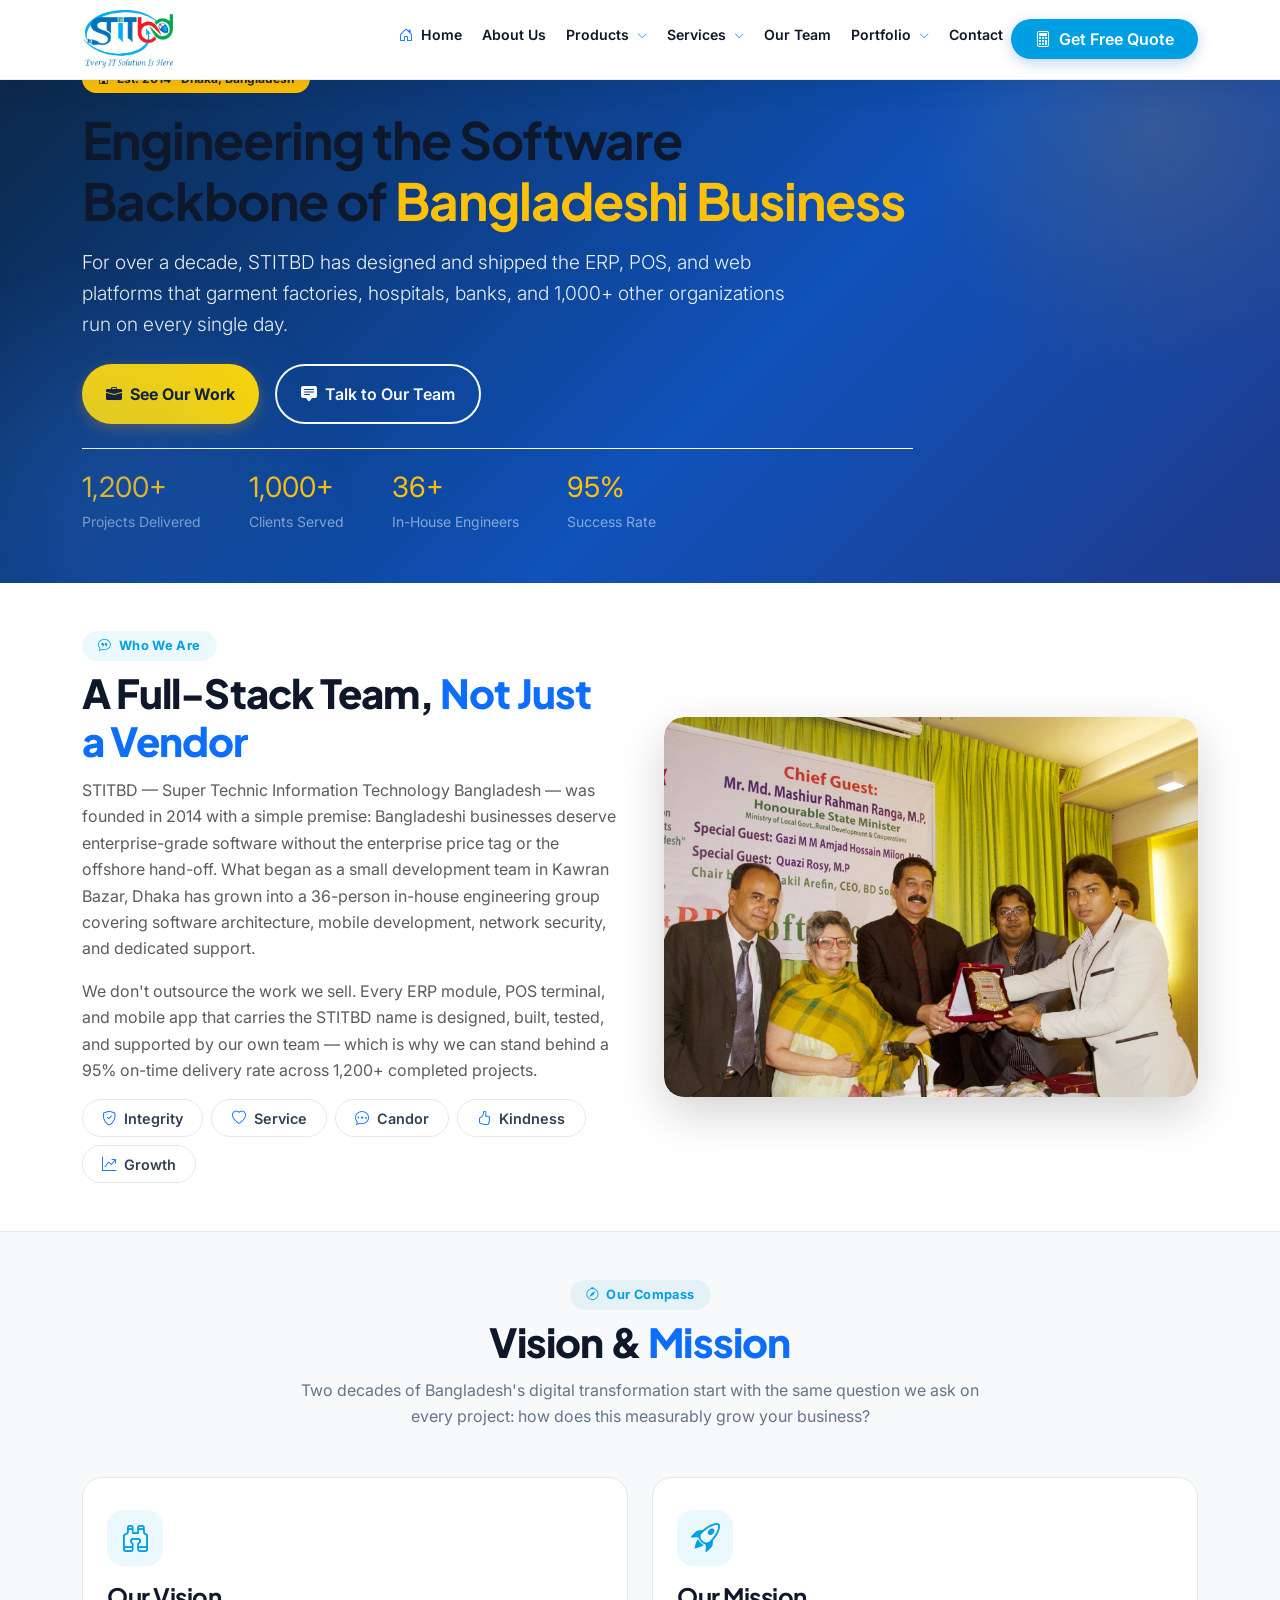
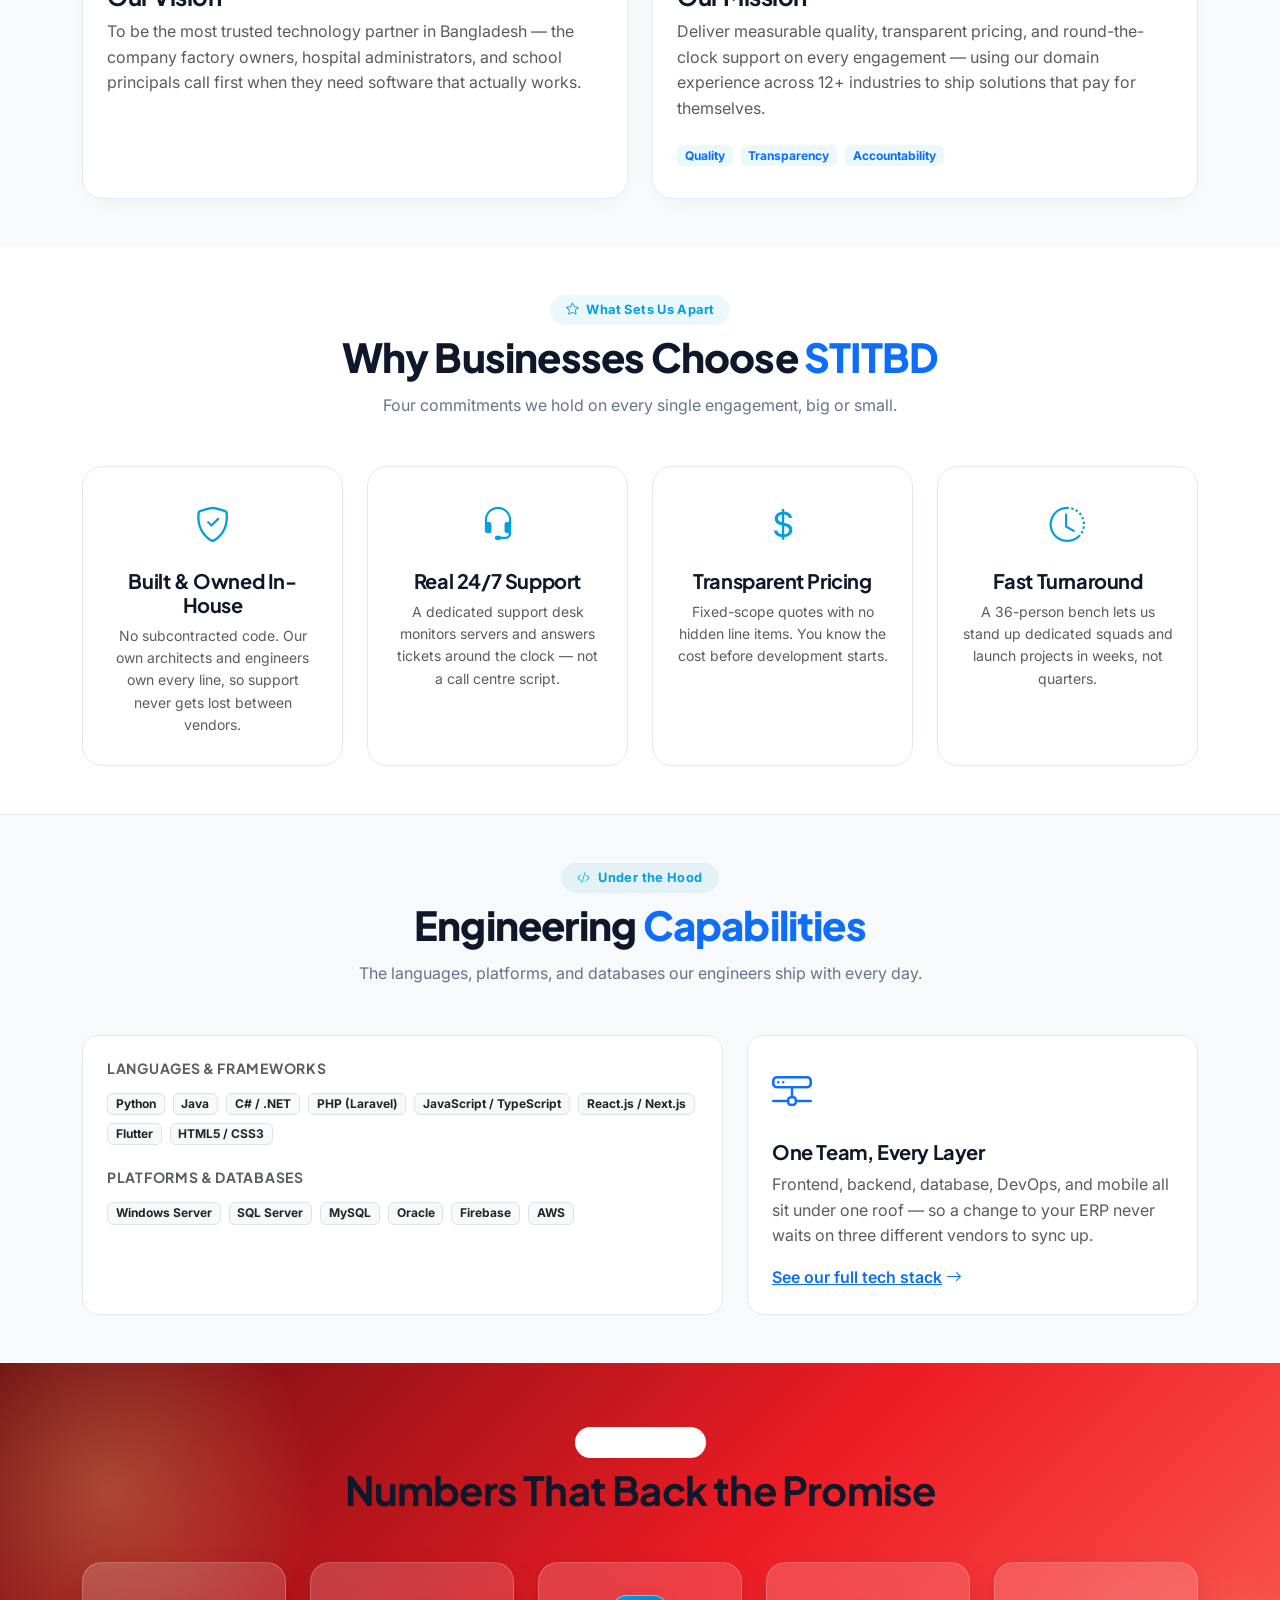
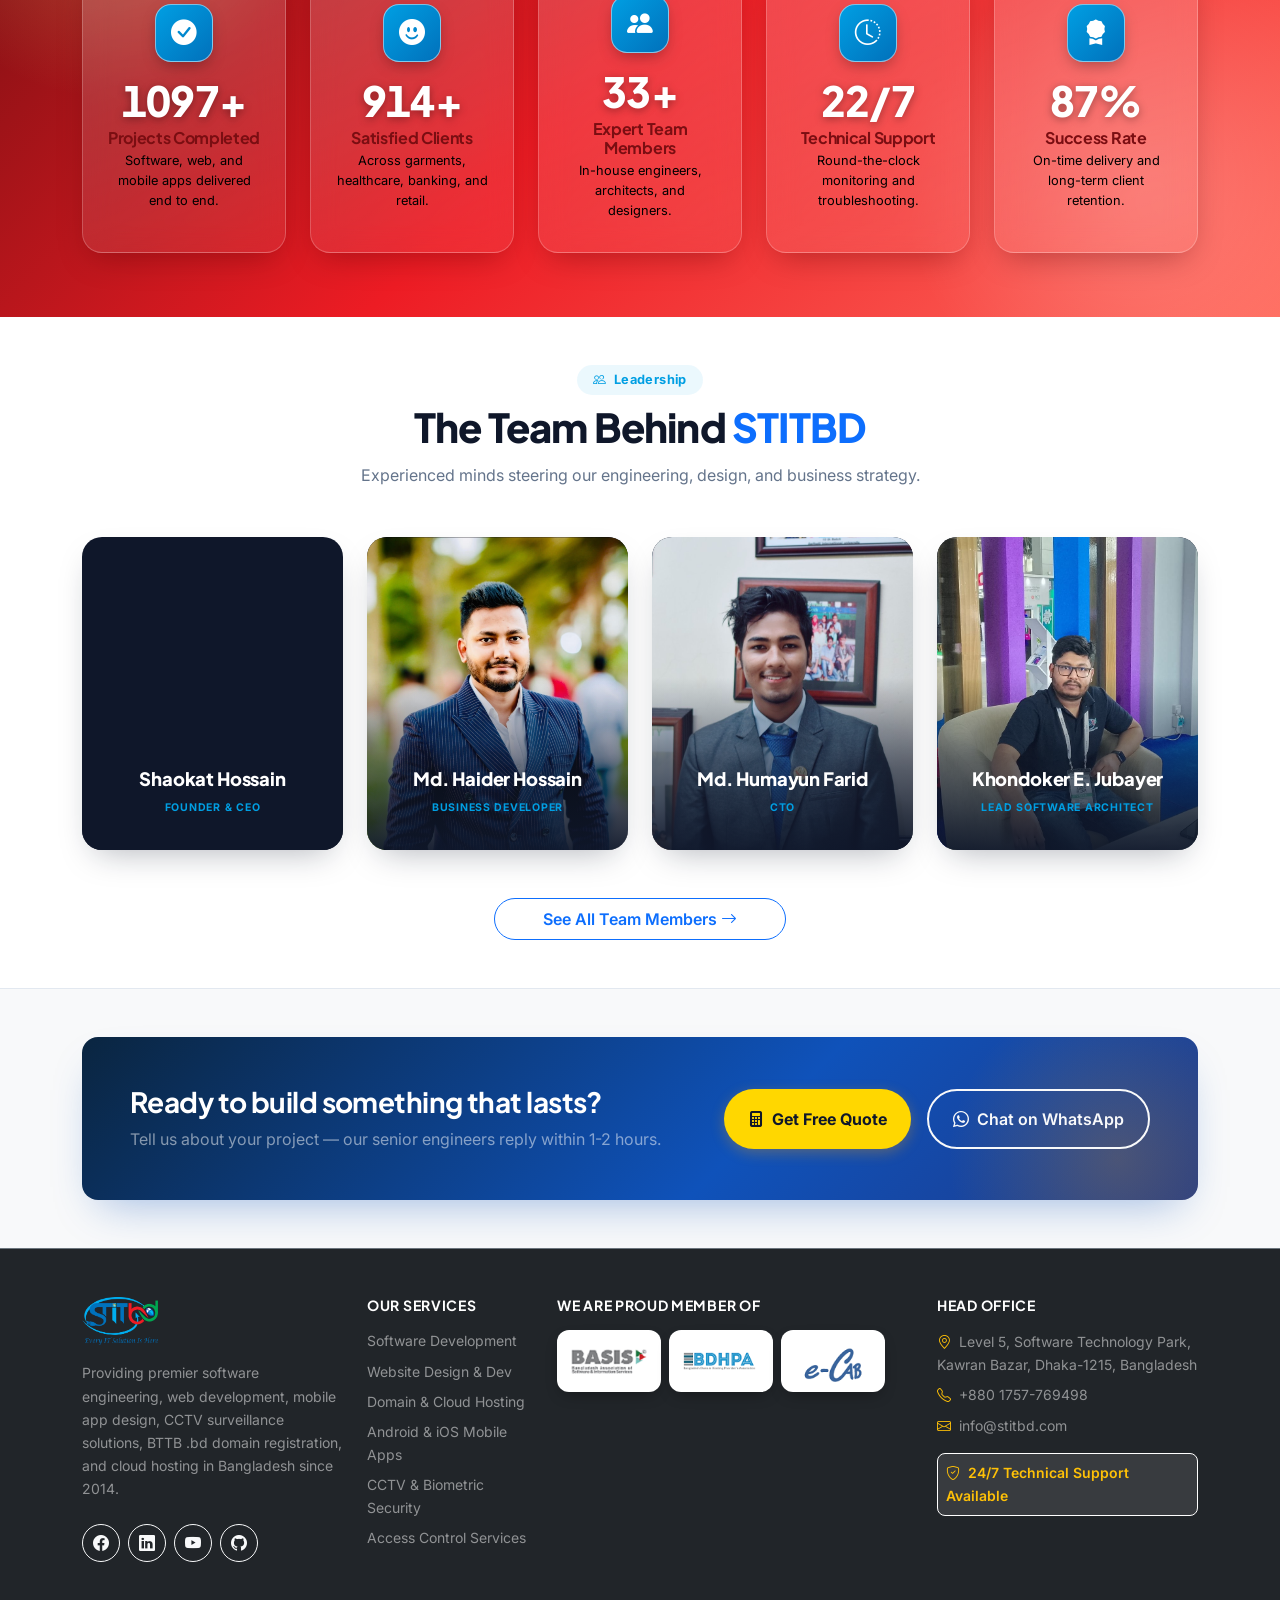
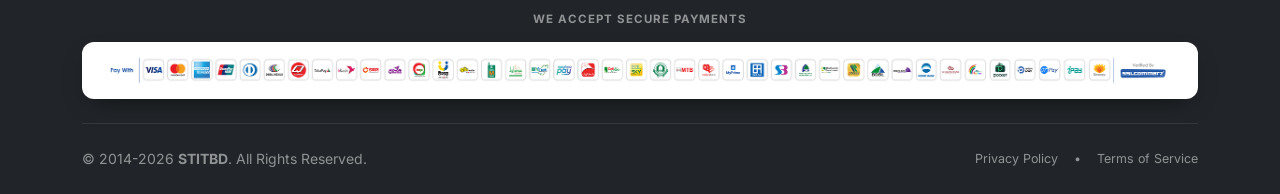
==== about.html @ 57531fc5 "home screen update" ====
<!DOCTYPE html>
<html lang="en">

<head>
    <meta charset="UTF-8">
    <meta http-equiv="X-UA-Compatible" content="IE=edge">
    <meta name="viewport" content="width=device-width, initial-scale=1, viewport-fit=cover">

    <title>About Us | STITBD — 12+ Years of Software Engineering in Bangladesh</title>
    <meta name="description"
        content="STITBD (Super Technic Information Technology Bangladesh) has built ERP, POS, and web platforms for 1,000+ clients since 2014. Meet the team behind Bangladesh's trusted software partner.">
    <link rel="canonical" href="https://www.stitbd.com/about.html">

    <meta name="theme-color" content="#009FE3">
    <meta name="color-scheme" content="light">

    <!-- Open Graph -->
    <meta property="og:type" content="website">
    <meta property="og:title" content="About STITBD | 12+ Years of Software Engineering in Bangladesh">
    <meta property="og:description"
        content="1,200+ projects, 1,000+ clients, 36+ engineers. Meet the team building Bangladesh's ERP, POS and web platforms since 2014.">
    <meta property="og:url" content="https://www.stitbd.com/about.html">
    <meta property="og:site_name" content="STITBD">

    <!-- Performance -->
    <link rel="preconnect" href="https://fonts.googleapis.com">
    <link rel="preconnect" href="https://fonts.gstatic.com" crossorigin>
    <link rel="preconnect" href="https://cdn.jsdelivr.net">
    <link rel="dns-prefetch" href="//cdn.jsdelivr.net">
    <link rel="dns-prefetch" href="//fonts.googleapis.com">
    <link rel="preload" as="image" href="asset/about.jpg" fetchpriority="high">

    <!-- Fonts -->
    <link
        href="https://fonts.googleapis.com/css2?family=Inter:wght@300;400;500;600;700;800&family=Plus+Jakarta+Sans:wght@500;600;700;800&display=swap"
        rel="stylesheet">

    <!-- Bootstrap 5 -->
    <link href="https://cdn.jsdelivr.net/npm/bootstrap@5.3.7/dist/css/bootstrap.min.css" rel="stylesheet">
    <!-- Bootstrap Icons -->
    <link rel="stylesheet" href="https://cdn.jsdelivr.net/npm/bootstrap-icons@1.13.1/font/bootstrap-icons.min.css">
    <!-- AOS -->
    <link href="https://unpkg.com/aos@2.3.4/dist/aos.css" rel="stylesheet">

    <!-- Custom CSS -->
    <link rel="stylesheet" href="css/styles.css">
    <link rel="stylesheet" href="css/animations.css">
    <link rel="stylesheet" href="css/about.css">

    <!-- Favicon -->
    <link rel="icon" type="image/png" sizes="32x32" href="asset/favicon/favicon-32x32.png">
    <link rel="icon" type="image/png" sizes="16x16" href="asset/favicon/favicon-16x16.png">
    <link rel="apple-touch-icon" sizes="180x180" href="asset/favicon/apple-touch-icon.png">
    <link rel="manifest" href="/site.webmanifest">

    <script type="application/ld+json">
  {
    "@context": "https://schema.org",
    "@type": "AboutPage",
    "mainEntity": {
      "@type": "Organization",
      "name": "Super Technic Information Technology Bangladesh",
      "alternateName": "STITBD",
      "foundingDate": "2014",
      "url": "https://www.stitbd.com",
      "numberOfEmployees": "36+",
      "address": { "@type": "PostalAddress", "addressCountry": "BD" }
    }
  }
  </script>
</head>

<body>

    <div id="pagePreloader">
        <div class="preloader-ring"></div>
    </div>
    <noscript>
        <style>
            body {
                opacity: 1 !important
            }

            #pagePreloader {
                display: none !important
            }
        </style>
    </noscript>

    <!-- =====================================================
     NAVBAR
     ====================================================== -->
    <nav id="mainNavbar" class="navbar navbar-expand-lg sticky-glass-navbar">
        <div class="container py-1">
            <!-- Brand -->
            <a class="navbar-brand d-flex align-items-center gap-2" href="index.html">
                <img src="asset/logo.png" alt="STITBD Logo" style="height:55px;width:auto;object-fit:contain;">
            </a>

            <!-- Toggler for mobile (always visible on smaller screens) -->
            <button class="navbar-toggler navbar-toggler-modern border-0 p-2 text-primary focus-ring-none" type="button"
                data-bs-toggle="offcanvas" data-bs-target="#mobileMenuNav" aria-controls="mobileMenuNav"
                aria-expanded="false" aria-label="Toggle navigation">
                <i class="bi bi-list fs-1"></i>
            </button>

            <!-- Desktop menu: visible only on lg screens (≥1200px) -->
            <div class="collapse navbar-collapse d-lg-flex" id="navbarNav">
                <ul class="navbar-nav ms-auto mb-2 mb-xxl-0 align-items-xxl-center gap-1 gap-xxl-1 font-medium">
                    <li class="nav-item"><a class="nav-link text-dark fw-semibold px-2" href="index.html"><i
                                class="bi bi-house-door me-1 text-primary"></i> Home</a></li>

                    <li class="nav-item"><a class="nav-link text-dark fw-semibold px-2" href="about.html">About
                            Us</a></li>


                    <li class="nav-item dropdown">
                        <a class="nav-link text-dark fw-semibold px-2 dropdown-toggle" href="products.html"
                            role="button" data-bs-toggle="dropdown" aria-expanded="false">Products <i
                                class="bi bi-chevron-down dropdown-caret-icon"></i></a>
                        <ul class="dropdown-menu shadow-lg border-0 rounded-3 p-2 dropdown-menu-scroll"
                            id="productsDropdownMenu">
                        </ul>
                    </li>

                    <li class="nav-item dropdown">
                        <a class="nav-link text-dark fw-semibold px-2 dropdown-toggle" href="services.html"
                            role="button" data-bs-toggle="dropdown" aria-expanded="false">Services <i
                                class="bi bi-chevron-down dropdown-caret-icon"></i></a>
                        <ul class="dropdown-menu shadow-lg border-0 rounded-3 p-2">
                            <li><a class="dropdown-item rounded-2" href="software-development.html">Software
                                    Development</a></li>
                            <li><a class="dropdown-item rounded-2" href="web-development.html">Website Design
                                    & Development</a></li>
                            <li><a class="dropdown-item rounded-2" href="domain-hosting.html">Domain
                                    Registration & Hosting</a></li>
                            <li><a class="dropdown-item rounded-2" href="mobile-app-development.html">Android & iOS
                                    App Development</a></li>
                            <li><a class="dropdown-item rounded-2" href="cctv.html">CCTV
                                    Camera</a></li>
                            <li><a class="dropdown-item rounded-2" href="access-control.html">Access Control
                                    Services</a></li>
                            <li><a class="dropdown-item rounded-2" href="digital-marketing.html">Digital
                                    Marketing</a></li>
                            <li><a class="dropdown-item rounded-2" href="email-sms-marketing.html">Email and SMS
                                    Marketing</a></li>
                        </ul>
                    </li>

                    <li class="nav-item"><a class="nav-link text-dark fw-semibold px-2" href="team.html">Our
                            Team</a></li>

                    <li class="nav-item dropdown">
                        <a class="nav-link text-dark fw-semibold px-2 dropdown-toggle" href="portfolio.html"
                            role="button" data-bs-toggle="dropdown" aria-expanded="false">Portfolio <i
                                class="bi bi-chevron-down dropdown-caret-icon"></i></a>
                        <ul class="dropdown-menu shadow-lg border-0 rounded-3 p-2">
                            <li><a class="dropdown-item rounded-2" href="portfolio-hr.html">HR Software
                                    Client</a></li>
                            <li><a class="dropdown-item rounded-2" href="portfolio-pos.html">Restaurant POS
                                    Client</a></li>
                            <li><a class="dropdown-item rounded-2" href="portfolio-edu.html">Edu Soft Client</a>
                            </li>
                            <li><a class="dropdown-item rounded-2" href="portfolio-web.html">Website Client</a>
                            </li>
                            <li><a class="dropdown-item rounded-2" href="portfolio-mobile.html">Mobile Apps
                                    Client</a></li>
                            <li><a class="dropdown-item rounded-2" href="portfolio-courier.html">Courier Software
                                    Client</a></li>
                            <li><a class="dropdown-item rounded-2" href="portfolio-ward.html">Digital Ward Seba
                                    Soft Client</a></li>
                        </ul>
                    </li>

                    <li class="nav-item"><a class="nav-link text-dark fw-semibold px-2" href="contact.html">Contact</a>
                    </li>
                </ul>

                <div class="ms-xxl-3 d-flex align-items-center gap-2">
                    <a href="#" target="_blank" rel="noreferrer" data-wa-link
                        class="btn btn-outline-success d-none d-xxl-flex align-items-center gap-1 rounded-pill px-3 py-2 fw-semibold btn-sm">
                        <i class="bi bi-whatsapp"></i> 24/7 Chat
                    </a>
                    <button type="button"
                        class="btn btn-brand-primary rounded-pill px-4 py-2 d-flex align-items-center gap-2"
                        data-open-quote-modal="">
                        <i class="bi bi-calculator"></i>
                        <span>Get Free Quote</span>
                    </button>
                </div>
            </div>

    </nav>

    <!-- Offcanvas Drawer for Mobile (always visible, but toggled by the button) -->
    <div class="offcanvas offcanvas-end rounded-start-4" tabindex="-1" id="mobileMenuNav"
        aria-labelledby="mobileMenuNavLabel">
        <div class="offcanvas-header border-bottom">
            <div class="offcanvas-title d-flex align-items-center gap-2" id="mobileMenuNavLabel">
                <img src="asset/logo.png" alt="STITBD Logo" style="height:40px;width:auto;object-fit:contain;">
            </div>
            <button type="button" class="btn-close text-reset" data-bs-dismiss="offcanvas" aria-label="Close"></button>
        </div>
        <div class="offcanvas-body d-flex flex-column justify-content-between">
            <ul class="navbar-nav gap-1">
                <li class="nav-item" data-bs-dismiss="offcanvas"><a class="nav-link fs-5 fw-semibold text-dark"
                        href="index.html"><i class="bi bi-house-door me-2 text-primary"></i> Home</a></li>

                <li class="nav-item" data-bs-dismiss="offcanvas"><a class="nav-link fs-5 fw-semibold text-dark"
                        href="about.html"><i class="bi bi-people me-2 text-primary"></i> About Us</a></li>


                <li class="nav-item mobile-accordion-item">
                    <a class="nav-link fs-5 fw-semibold text-dark d-flex align-items-center justify-content-between"
                        href="products.html" data-bs-toggle="collapse" role="button" aria-expanded="false">
                        <span><i class="bi bi-grid-3x3-gap me-2 text-primary"></i> Products</span>
                        <i class="bi bi-chevron-down small"></i>
                    </a>
                    <div class="collapse ps-4" id="mobProducts">
                        <ul class="list-unstyled d-flex flex-column gap-2 py-2" id="mobProductsMenu"></ul>
                    </div>
                </li>

                <li class="nav-item mobile-accordion-item">
                    <a class="nav-link fs-5 fw-semibold text-dark d-flex align-items-center justify-content-between"
                        href="services.html" data-bs-toggle="collapse" role="button" aria-expanded="false">
                        <span><i class="bi bi-layers me-2 text-primary"></i> Services</span>
                        <i class="bi bi-chevron-down small"></i>
                    </a>
                    <div class="collapse ps-4" id="mobServices">
                        <ul class="list-unstyled d-flex flex-column gap-2 py-2">
                            <li data-bs-dismiss="offcanvas"><a class="text-dark text-decoration-none"
                                    href="software-development.html">Software Development</a>
                            </li>
                            <li data-bs-dismiss="offcanvas"><a class="text-dark text-decoration-none"
                                    href="web-development.html">Website Design &
                                    Development</a></li>
                            <li data-bs-dismiss="offcanvas"><a class="text-dark text-decoration-none"
                                    href="domain-hosting.html">Domain Registration &
                                    Hosting</a></li>
                            <li data-bs-dismiss="offcanvas"><a class="text-dark text-decoration-none"
                                    href="mobile-app-development.html">Android & iOS App
                                    Development</a></li>
                            <li data-bs-dismiss="offcanvas"><a class="text-dark text-decoration-none"
                                    href="cctv.html">CCTV Camera</a></li>
                            <li data-bs-dismiss="offcanvas"><a class="text-dark text-decoration-none"
                                    href="access-control.html">Access Control
                                    Services</a></li>
                            <li data-bs-dismiss="offcanvas"><a class="text-dark text-decoration-none"
                                    href="digital-marketing.html">Digital Marketing</a></li>
                            <li data-bs-dismiss="offcanvas"><a class="text-dark text-decoration-none"
                                    href="email-sms-marketing.html">Email and SMS
                                    Marketing</a></li>
                        </ul>
                    </div>
                </li>

                <li class="nav-item" data-bs-dismiss="offcanvas"><a class="nav-link fs-5 fw-semibold text-dark"
                        href="team.html"><i class="bi bi-people me-2 text-primary"></i> Our Team</a></li>

                <li class="nav-item mobile-accordion-item">
                    <a class="nav-link fs-5 fw-semibold text-dark d-flex align-items-center justify-content-between"
                        href="#mobPortfolio" data-bs-toggle="collapse" role="button" aria-expanded="false">
                        <span><i class="bi bi-briefcase me-2 text-primary"></i> Portfolio</span>
                        <i class="bi bi-chevron-down small"></i>
                    </a>
                    <div class="collapse ps-4" id="mobPortfolio">
                        <ul class="list-unstyled d-flex flex-column gap-2 py-2">
                            <li data-bs-dismiss="offcanvas"><a class="text-dark text-decoration-none"
                                    href="portfolio-hr.html">HR Software Client</a>
                            </li>
                            <li data-bs-dismiss="offcanvas"><a class="text-dark text-decoration-none"
                                    href="portfolio-pos.html">Restaurant POS Client</a>
                            </li>
                            <li data-bs-dismiss="offcanvas"><a class="text-dark text-decoration-none"
                                    href="portfolio-edu.html">Edu Soft Client</a></li>
                            <li data-bs-dismiss="offcanvas"><a class="text-dark text-decoration-none"
                                    href="portfolio-web.html">Website Client</a></li>
                            <li data-bs-dismiss="offcanvas"><a class="text-dark text-decoration-none"
                                    href="portfolio-mobile.html">Mobile Apps Client</a>
                            </li>
                            <li data-bs-dismiss="offcanvas"><a class="text-dark text-decoration-none"
                                    href="portfolio-courier.html">Courier Software
                                    Client</a></li>
                            <li data-bs-dismiss="offcanvas"><a class="text-dark text-decoration-none"
                                    href="portfolio-ward.html">Digital Ward Seba Soft
                                    Client</a></li>
                        </ul>
                    </div>
                </li>

                <li class="nav-item" data-bs-dismiss="offcanvas"><a class="nav-link fs-5 fw-semibold text-dark"
                        href="contact.html"><i class="bi bi-envelope me-2 text-primary"></i> Contact</a></li>
            </ul>

            <div class="mt-4 pt-3 border-top">
                <button type="button"
                    class="btn btn-brand-primary w-100 py-3 mb-2 rounded-3 d-flex align-items-center justify-content-center gap-2"
                    data-bs-dismiss="offcanvas" data-open-quote-modal="">
                    <i class="bi bi-calculator fs-5"></i>
                    <span>Get Free Project Quote</span>
                </button>
                <a href="#" target="_blank" rel="noreferrer" data-wa-link
                    class="btn btn-outline-success w-100 py-2 rounded-3 d-flex align-items-center justify-content-center gap-2 fw-semibold">
                    <i class="bi bi-whatsapp"></i> Chat on WhatsApp (24/7)
                </a>
            </div>
        </div>
    </div>

    <main class="flex-grow-1">

        <!-- =====================================================
         ABOUT HERO
    ====================================================== -->
        <section class="about-hero text-white">
            <div class="container position-relative">
                <div class="row align-items-center g-4">
                    <div class="col-12 col-lg-9 text-center text-lg-start" data-aos="fade-up">
                        <span class="badge bg-warning text-dark mb-3 px-3 py-2 rounded-pill fw-bold">
                            <i class="bi bi-building me-1"></i> Est. 2014 &middot; Dhaka, Bangladesh
                        </span>
                        <h1 class="fw-extrabold mb-3">Engineering the Software Backbone of <span
                                class="text-warning">Bangladeshi Business</span></h1>
                        <p class="lead mb-4">
                            For over a decade, STITBD has designed and shipped the ERP, POS, and web platforms that
                            garment
                            factories, hospitals, banks, and 1,000+ other organizations run on every single day.
                        </p>
                        <div class="d-flex flex-wrap gap-3 justify-content-center justify-content-lg-start mb-4">
                            <a href="clients.html"
                                class="btn btn-brand-gold rounded-pill px-4 py-3 fw-bold d-flex align-items-center gap-2">
                                <i class="bi bi-briefcase-fill"></i> See Our Work
                            </a>
                            <button type="button"
                                class="btn btn-outline-light rounded-pill px-4 py-3 fw-semibold border-2 d-flex align-items-center gap-2"
                                data-open-quote-modal="">
                                <i class="bi bi-chat-square-text-fill"></i> Talk to Our Team
                            </button>
                        </div>
                        <div
                            class="d-flex flex-wrap gap-4 gap-sm-5 justify-content-center justify-content-lg-start pt-3 border-top border-white border-opacity-15">
                            <div class="text-center text-lg-start"><span
                                    class="d-block fw-extrabold fs-3 text-warning">1,200+</span><span
                                    class="small text-white-50">Projects Delivered</span></div>
                            <div class="text-center text-lg-start"><span
                                    class="d-block fw-extrabold fs-3 text-warning">1,000+</span><span
                                    class="small text-white-50">Clients Served</span></div>
                            <div class="text-center text-lg-start"><span
                                    class="d-block fw-extrabold fs-3 text-warning">36+</span><span
                                    class="small text-white-50">In-House Engineers</span></div>
                            <div class="text-center text-lg-start"><span
                                    class="d-block fw-extrabold fs-3 text-warning">95%</span><span
                                    class="small text-white-50">Success Rate</span></div>
                        </div>
                    </div>
                </div>
            </div>
        </section>

        <!-- =====================================================
         WHO WE ARE
    ====================================================== -->
        <section class="py-5 py-lg-6 bg-white border-bottom border-soft">
            <div class="container">
                <div class="row g-5 align-items-center">
                    <div class="col-12 col-lg-6 order-2 order-lg-1" data-aos="fade-right">
                        <span class="section-badge"><i class="bi bi-chat-quote me-1"></i> Who We Are</span>
                        <h2 class="section-title">A Full-Stack Team, <span class="text-primary">Not Just a Vendor</span>
                        </h2>
                        <p class="text-muted leading-relaxed">
                            STITBD — Super Technic Information Technology Bangladesh — was founded in 2014 with a simple
                            premise: Bangladeshi businesses deserve enterprise-grade software without the enterprise
                            price tag
                            or the offshore hand-off. What began as a small development team in Kawran Bazar, Dhaka has
                            grown
                            into a 36-person in-house engineering group covering software architecture, mobile
                            development,
                            network security, and dedicated support.
                        </p>
                        <p class="text-muted leading-relaxed">
                            We don't outsource the work we sell. Every ERP module, POS terminal, and mobile app that
                            carries the
                            STITBD name is designed, built, tested, and supported by our own team — which is why we can
                            stand
                            behind a 95% on-time delivery rate across 1,200+ completed projects.
                        </p>
                        <div class="d-flex flex-wrap gap-2 mt-3">
                            <span class="value-badge"><i class="bi bi-shield-check text-primary"></i> Integrity</span>
                            <span class="value-badge"><i class="bi bi-heart text-primary"></i> Service</span>
                            <span class="value-badge"><i class="bi bi-chat-dots text-primary"></i> Candor</span>
                            <span class="value-badge"><i class="bi bi-hand-thumbs-up text-primary"></i> Kindness</span>
                            <span class="value-badge"><i class="bi bi-graph-up-arrow text-primary"></i> Growth</span>
                        </div>
                    </div>
                    <div class="col-12 col-lg-6 order-1 order-lg-2" data-aos="fade-left">
                        <div class="about-image-wrap position-relative shadow-lg">
                            <img src="asset/about.jpg" alt="STITBD software engineering team at work in Dhaka"
                                class="about-img" loading="lazy">
                        </div>
                    </div>
                </div>
            </div>
        </section>

        <!-- =====================================================
         VISION & MISSION
    ====================================================== -->
        <section class="py-5 py-lg-6 bg-light">
            <div class="container">
                <div class="text-center mb-5" data-aos="fade-up">
                    <span class="section-badge"><i class="bi bi-compass me-1"></i> Our Compass</span>
                    <h2 class="section-title">Vision &amp; <span class="text-primary">Mission</span></h2>
                    <p class="section-sub">
                        Two decades of Bangladesh's digital transformation start with the same question we ask on every
                        project: how does this measurably grow your business?
                    </p>
                </div>
                <div class="row g-4">
                    <div class="col-12 col-md-6" data-aos="fade-up" data-aos-delay="100">
                        <div class="mission-card h-100 d-flex flex-column">
                            <div class="mission-icon mb-3"><i class="bi bi-binoculars"></i></div>
                            <h4 class="fw-bold">Our Vision</h4>
                            <p class="text-muted">
                                To be the most trusted technology partner in Bangladesh — the company factory owners,
                                hospital
                                administrators, and school principals call first when they need software that actually
                                works.
                            </p>
                        </div>
                    </div>
                    <div class="col-12 col-md-6" data-aos="fade-up" data-aos-delay="200">
                        <div class="mission-card h-100 d-flex flex-column">
                            <div class="mission-icon mb-3"><i class="bi bi-rocket-takeoff"></i></div>
                            <h4 class="fw-bold">Our Mission</h4>
                            <p class="text-muted">
                                Deliver measurable quality, transparent pricing, and round-the-clock support on every
                                engagement —
                                using our domain experience across 12+ industries to ship solutions that pay for
                                themselves.
                            </p>
                            <div class="mt-2 d-flex flex-wrap gap-2">
                                <span class="badge bg-primary-soft text-primary">Quality</span>
                                <span class="badge bg-primary-soft text-primary">Transparency</span>
                                <span class="badge bg-primary-soft text-primary">Accountability</span>
                            </div>
                        </div>
                    </div>
                </div>
            </div>
        </section>

        <!-- =====================================================
         WHY BUSINESSES CHOOSE US
    ====================================================== -->
        <section class="py-5 py-lg-6 bg-white border-bottom border-soft">
            <div class="container">
                <div class="text-center mb-5" data-aos="fade-up">
                    <span class="section-badge"><i class="bi bi-star me-1"></i> What Sets Us Apart</span>
                    <h2 class="section-title">Why Businesses Choose <span class="text-primary">STITBD</span></h2>
                    <p class="section-sub">Four commitments we hold on every single engagement, big or small.</p>
                </div>
                <div class="row g-4">
                    <div class="col-12 col-sm-6 col-lg-3" data-aos="fade-up" data-aos-delay="100">
                        <div class="diff-card text-center h-100">
                            <div class="icon mb-3"><i class="bi bi-shield-check"></i></div>
                            <h5 class="fw-bold">Built &amp; Owned In-House</h5>
                            <p class="text-muted small mb-0">No subcontracted code. Our own architects and engineers own
                                every
                                line, so support never gets lost between vendors.</p>
                        </div>
                    </div>
                    <div class="col-12 col-sm-6 col-lg-3" data-aos="fade-up" data-aos-delay="150">
                        <div class="diff-card text-center h-100">
                            <div class="icon mb-3"><i class="bi bi-headset"></i></div>
                            <h5 class="fw-bold">Real 24/7 Support</h5>
                            <p class="text-muted small mb-0">A dedicated support desk monitors servers and answers
                                tickets
                                around the clock — not a call centre script.</p>
                        </div>
                    </div>
                    <div class="col-12 col-sm-6 col-lg-3" data-aos="fade-up" data-aos-delay="200">
                        <div class="diff-card text-center h-100">
                            <div class="icon mb-3"><i class="bi bi-currency-dollar"></i></div>
                            <h5 class="fw-bold">Transparent Pricing</h5>
                            <p class="text-muted small mb-0">Fixed-scope quotes with no hidden line items. You know the
                                cost
                                before development starts.</p>
                        </div>
                    </div>
                    <div class="col-12 col-sm-6 col-lg-3" data-aos="fade-up" data-aos-delay="250">
                        <div class="diff-card text-center h-100">
                            <div class="icon mb-3"><i class="bi bi-clock-history"></i></div>
                            <h5 class="fw-bold">Fast Turnaround</h5>
                            <p class="text-muted small mb-0">A 36-person bench lets us stand up dedicated squads and
                                launch
                                projects in weeks, not quarters.</p>
                        </div>
                    </div>
                </div>
            </div>
        </section>

        <!-- =====================================================
         ENGINEERING CAPABILITIES
    ====================================================== -->
        <section class="py-5 py-lg-6 bg-light">
            <div class="container">
                <div class="text-center mb-5" data-aos="fade-up">
                    <span class="section-badge"><i class="bi bi-code-slash me-1"></i> Under the Hood</span>
                    <h2 class="section-title">Engineering <span class="text-primary">Capabilities</span></h2>
                    <p class="section-sub">The languages, platforms, and databases our engineers ship with every day.
                    </p>
                </div>
                <div class="row g-4">
                    <div class="col-12 col-lg-7" data-aos="fade-right">
                        <div class="bg-white p-4 rounded-4 border border-soft h-100">
                            <h6 class="fw-bold text-uppercase small tracking-wider text-muted mb-3">Languages &amp;
                                Frameworks</h6>
                            <div class="d-flex flex-wrap gap-2 mb-4">
                                <span class="badge bg-light text-dark border">Python</span>
                                <span class="badge bg-light text-dark border">Java</span>
                                <span class="badge bg-light text-dark border">C# / .NET</span>
                                <span class="badge bg-light text-dark border">PHP (Laravel)</span>
                                <span class="badge bg-light text-dark border">JavaScript / TypeScript</span>
                                <span class="badge bg-light text-dark border">React.js / Next.js</span>
                                <span class="badge bg-light text-dark border">Flutter</span>
                                <span class="badge bg-light text-dark border">HTML5 / CSS3</span>
                            </div>
                            <h6 class="fw-bold text-uppercase small tracking-wider text-muted mb-3">Platforms &amp;
                                Databases</h6>
                            <div class="d-flex flex-wrap gap-2">
                                <span class="badge bg-light text-dark border">Windows Server</span>
                                <span class="badge bg-light text-dark border">SQL Server</span>
                                <span class="badge bg-light text-dark border">MySQL</span>
                                <span class="badge bg-light text-dark border">Oracle</span>
                                <span class="badge bg-light text-dark border">Firebase</span>
                                <span class="badge bg-light text-dark border">AWS</span>
                            </div>
                        </div>
                    </div>
                    <div class="col-12 col-lg-5" data-aos="fade-left" data-aos-delay="100">
                        <div
                            class="bg-white p-4 rounded-4 border border-soft h-100 d-flex flex-column justify-content-center">
                            <i class="bi bi-hdd-network text-primary fs-1 mb-3"></i>
                            <h5 class="fw-bold">One Team, Every Layer</h5>
                            <p class="text-muted mb-3">
                                Frontend, backend, database, DevOps, and mobile all sit under one roof — so a change to
                                your ERP
                                never waits on three different vendors to sync up.
                            </p>
                            <a href="index.html#tech-stack"
                                class="fw-semibold text-primary d-inline-flex align-items-center gap-1">
                                See our full tech stack <i class="bi bi-arrow-right"></i>
                            </a>
                        </div>
                    </div>
                </div>
            </div>
        </section>

        <!-- =====================================================
         TRACK RECORD (STATS)
    ====================================================== -->
        <section id="stats" class="py-5 bg-primary text-white position-relative overflow-hidden">
            <div class="container position-relative z-1 py-lg-3">
                <div class="text-center mb-5" data-aos="fade-up">
                    <span
                        class="badge bg-white bg-opacity-15 border border-white border-opacity-25 rounded-pill px-3 py-2 fw-bold mb-2 d-inline-block">
                        <i class="bi bi-trophy me-1"></i> Track Record
                    </span>
                    <h2 class="fw-extrabold font-heading display-6">Numbers That Back the Promise</h2>
                </div>
                <div class="row text-center align-items-stretch g-4">
                    <div class="col-6 col-md-4 col-lg" data-aos="fade-up" data-aos-delay="50">
                        <div class="stat-card h-100 d-flex flex-column align-items-center justify-content-center">
                            <div class="stat-card-icon mb-3"><i class="bi bi-check-circle-fill"></i></div>
                            <h2 class="stat-card-value mb-1">1200+</h2>
                            <h6 class="stat-card-label mb-1">Projects Completed</h6>
                            <p class="stat-card-desc mb-0">Software, web, and mobile apps delivered end to end.</p>
                        </div>
                    </div>
                    <div class="col-6 col-md-4 col-lg" data-aos="fade-up" data-aos-delay="100">
                        <div class="stat-card h-100 d-flex flex-column align-items-center justify-content-center">
                            <div class="stat-card-icon mb-3"><i class="bi bi-emoji-smile-fill"></i></div>
                            <h2 class="stat-card-value mb-1">1000+</h2>
                            <h6 class="stat-card-label mb-1">Satisfied Clients</h6>
                            <p class="stat-card-desc mb-0">Across garments, healthcare, banking, and retail.</p>
                        </div>
                    </div>
                    <div class="col-6 col-md-4 col-lg" data-aos="fade-up" data-aos-delay="150">
                        <div class="stat-card h-100 d-flex flex-column align-items-center justify-content-center">
                            <div class="stat-card-icon mb-3"><i class="bi bi-people-fill"></i></div>
                            <h2 class="stat-card-value mb-1">36+</h2>
                            <h6 class="stat-card-label mb-1">Expert Team Members</h6>
                            <p class="stat-card-desc mb-0">In-house engineers, architects, and designers.</p>
                        </div>
                    </div>
                    <div class="col-6 col-md-4 col-lg" data-aos="fade-up" data-aos-delay="200">
                        <div class="stat-card h-100 d-flex flex-column align-items-center justify-content-center">
                            <div class="stat-card-icon mb-3"><i class="bi bi-clock-history"></i></div>
                            <h2 class="stat-card-value mb-1">24/7</h2>
                            <h6 class="stat-card-label mb-1">Technical Support</h6>
                            <p class="stat-card-desc mb-0">Round-the-clock monitoring and troubleshooting.</p>
                        </div>
                    </div>
                    <div class="col-6 col-md-4 col-lg" data-aos="fade-up" data-aos-delay="250">
                        <div class="stat-card h-100 d-flex flex-column align-items-center justify-content-center">
                            <div class="stat-card-icon mb-3"><i class="bi bi-award-fill"></i></div>
                            <h2 class="stat-card-value mb-1">95%</h2>
                            <h6 class="stat-card-label mb-1">Success Rate</h6>
                            <p class="stat-card-desc mb-0">On-time delivery and long-term client retention.</p>
                        </div>
                    </div>
                </div>
            </div>
        </section>

        <!-- =====================================================
         LEADERSHIP PREVIEW
    ====================================================== -->
        <section class="py-5 py-lg-6 bg-white border-bottom border-soft">
            <div class="container">
                <div class="text-center mb-5" data-aos="fade-up">
                    <span class="section-badge"><i class="bi bi-people me-1"></i> Leadership</span>
                    <h2 class="section-title">The Team Behind <span class="text-primary">STITBD</span></h2>
                    <p class="section-sub">Experienced minds steering our engineering, design, and business strategy.
                    </p>
                </div>
                <div class="row g-4 justify-content-center">
                    <div class="col-6 col-sm-4 col-lg-3" data-aos="fade-up" data-aos-delay="100">
                        <div class="team-card-v2 h-100">
                            <img src="asset/team/01.jpg" alt="Shaokat Hossain" class="team-photo-v2" loading="lazy">
                            <div class="team-overlay-v2">
                                <h5 class="team-name-v2 font-heading">Shaokat Hossain</h5>
                                <span class="team-designation-pill">Founder &amp; CEO</span>
                            </div>
                        </div>
                    </div>
                    <div class="col-6 col-sm-4 col-lg-3" data-aos="fade-up" data-aos-delay="150">
                        <div class="team-card-v2 h-100">
                            <img src="asset/team/02.jpg" alt="Md. Haider Hossain" class="team-photo-v2" loading="lazy">
                            <div class="team-overlay-v2">
                                <h5 class="team-name-v2 font-heading">Md. Haider Hossain</h5>
                                <span class="team-designation-pill">Business Developer</span>
                            </div>
                        </div>
                    </div>
                    <div class="col-6 col-sm-4 col-lg-3" data-aos="fade-up" data-aos-delay="200">
                        <div class="team-card-v2 h-100">
                            <img src="asset/team/03.jpg" alt="Md. Humayun Farid" class="team-photo-v2" loading="lazy">
                            <div class="team-overlay-v2">
                                <h5 class="team-name-v2 font-heading">Md. Humayun Farid</h5>
                                <span class="team-designation-pill">CTO</span>
                            </div>
                        </div>
                    </div>
                    <div class="col-6 col-sm-4 col-lg-3" data-aos="fade-up" data-aos-delay="250">
                        <div class="team-card-v2 h-100">
                            <img src="asset/team/04.jpg" alt="Khondoker Eftakhar Jubayer" class="team-photo-v2"
                                loading="lazy">
                            <div class="team-overlay-v2">
                                <h5 class="team-name-v2 font-heading">Khondoker E. Jubayer</h5>
                                <span class="team-designation-pill">Lead Software Architect</span>
                            </div>
                        </div>
                    </div>
                </div>
                <div class="text-center mt-4 mt-md-5" data-aos="fade-up">
                    <a href="https://stitbd.com/team-page"
                        class="btn btn-outline-primary rounded-pill px-5 py-2 fw-semibold">
                        See All Team Members <i class="bi bi-arrow-right"></i>
                    </a>
                </div>
            </div>
        </section>

        <!-- =====================================================
         CTA BANNER
    ====================================================== -->
        <section class="py-5 py-lg-6 bg-light">
            <div class="container">
                <div class="cta-banner rounded-4 p-4 p-md-5 text-center text-lg-start d-flex flex-column flex-lg-row align-items-center justify-content-between gap-4"
                    data-aos="zoom-in">
                    <div>
                        <h3 class="fw-extrabold font-heading text-white mb-2">Ready to build something that lasts?</h3>
                        <p class="text-white-50 mb-0">Tell us about your project — our senior engineers reply within 1-2
                            hours.</p>
                    </div>
                    <div class="d-flex flex-wrap gap-3 justify-content-center">
                        <button type="button"
                            class="btn btn-brand-gold rounded-pill px-4 py-3 fw-bold d-flex align-items-center gap-2"
                            data-open-quote-modal="">
                            <i class="bi bi-calculator-fill"></i> Get Free Quote
                        </button>
                        <a href="#" target="_blank" rel="noreferrer" data-wa-link
                            class="btn btn-outline-light rounded-pill px-4 py-3 fw-semibold border-2 d-flex align-items-center gap-2">
                            <i class="bi bi-whatsapp"></i> Chat on WhatsApp
                        </a>
                    </div>
                </div>
            </div>
        </section>

    </main>

    <!-- =====================================================
       FOOTER
  ====================================================== -->
    <footer class="bg-dark text-white pt-5 pb-4 position-relative border-top border-secondary">
        <div class="container">
            <div class="row g-4 mb-5">
                <div class="col-12 col-lg-3 col-md-6">
                    <a class="d-flex align-items-center gap-2 text-decoration-none mb-3" href="index.html">
                        <img src="asset/logo.png" alt="STITBD Logo" style="height:48px;width:auto;object-fit:contain;">
                    </a>
                    <p class="text-white-50 small leading-relaxed mb-4">
                        Providing premier software engineering, web development, mobile app design, CCTV surveillance
                        solutions,
                        BTTB .bd domain registration, and cloud hosting in Bangladesh since <span
                            data-since-year>2014</span>.
                    </p>
                    <div class="d-flex align-items-center gap-2">
                        <a href="#" target="_blank" rel="noreferrer" data-fb-link
                            class="btn btn-outline-light rounded-circle p-2 d-flex align-items-center justify-content-center"
                            style="width:38px;height:38px;" aria-label="Facebook"><i class="bi bi-facebook"></i></a>
                        <a href="#" target="_blank" rel="noreferrer" data-li-link
                            class="btn btn-outline-light rounded-circle p-2 d-flex align-items-center justify-content-center"
                            style="width:38px;height:38px;" aria-label="LinkedIn"><i class="bi bi-linkedin"></i></a>
                        <a href="#" target="_blank" rel="noreferrer" data-yt-link
                            class="btn btn-outline-light rounded-circle p-2 d-flex align-items-center justify-content-center"
                            style="width:38px;height:38px;" aria-label="YouTube"><i class="bi bi-youtube"></i></a>
                        <a href="#" target="_blank" rel="noreferrer" data-gh-link
                            class="btn btn-outline-light rounded-circle p-2 d-flex align-items-center justify-content-center"
                            style="width:38px;height:38px;" aria-label="GitHub"><i class="bi bi-github"></i></a>
                    </div>
                </div>

                <div class="col-12 col-lg-2 col-md-6">
                    <h6 class="fw-bold font-heading text-white mb-3 text-uppercase small tracking-wider">Our Services
                    </h6>
                    <ul class="list-unstyled d-flex flex-column gap-2 small text-white-50 mb-0">
                        <li><a href="index.html#services"
                                class="text-white-50 text-decoration-none hover-white">Software Development</a></li>
                        <li><a href="index.html#services" class="text-white-50 text-decoration-none hover-white">Website
                                Design & Dev</a></li>
                        <li><a href="index.html#domain-search"
                                class="text-white-50 text-decoration-none hover-white">Domain & Cloud Hosting</a></li>
                        <li><a href="index.html#services" class="text-white-50 text-decoration-none hover-white">Android
                                & iOS Mobile Apps</a></li>
                        <li><a href="index.html#services" class="text-white-50 text-decoration-none hover-white">CCTV &
                                Biometric Security</a></li>
                        <li><a href="index.html#services" class="text-white-50 text-decoration-none hover-white">Access
                                Control Services</a></li>
                    </ul>
                </div>

                <div class="col-12 col-lg-4 col-md-6">
                    <h6 class="fw-bold font-heading text-white mb-3 text-uppercase small tracking-wider">We Are Proud
                        Member Of</h6>
                    <div class="d-flex flex-wrap gap-2 footer-membership-grid">
                        <div class="footer-membership-badge"
                            title="BASIS — Bangladesh Association of Software & Information Services">
                            <img src="asset/membership/basis.png" alt="BASIS Member" loading="lazy">
                        </div>
                        <div class="footer-membership-badge"
                            title="BDHPA — Bangladesh Domain Hosting Provider's Association">
                            <img src="asset/membership/bdhpa.png" alt="BDHPA Member" loading="lazy">
                        </div>
                        <div class="footer-membership-badge" title="e-CAB — E-commerce Association of Bangladesh">
                            <img src="asset/membership/e-cab.png" alt="e-CAB Member" loading="lazy">
                        </div>
                    </div>
                </div>

                <div class="col-lg-3 col-md-6">
                    <h6 class="fw-bold font-heading text-white mb-3 text-uppercase small tracking-wider">Head Office
                    </h6>
                    <p class="text-white-50 small leading-relaxed mb-2"><i
                            class="bi bi-geo-alt text-warning me-2"></i><span data-company-address></span></p>
                    <p class="text-white-50 small mb-2"><i class="bi bi-telephone text-warning me-2"></i><span
                            data-company-phone-primary></span></p>
                    <p class="text-white-50 small mb-3"><i class="bi bi-envelope text-warning me-2"></i><span
                            data-company-email></span></p>
                    <div
                        class="p-2 bg-white bg-opacity-10 rounded-3 border border-white border-opacity-15 small text-warning font-semibold">
                        <i class="bi bi-shield-check me-1"></i> 24/7 Technical Support Available
                    </div>
                </div>
            </div>

            <div class="footer-payment-strip text-center">
                <span class="footer-payment-label">We Accept Secure Payments</span>
                <div class="footer-payment-card d-inline-flex align-items-center justify-content-center">
                    <img src="asset/payment-gateway.png" alt="Accepted Payment Gateways"
                        class="footer-payment-img d-none d-md-block" loading="lazy">
                    <img src="asset/payment-gateway-mobile.png" alt="Accepted Payment Gateways"
                        class="footer-payment-img d-md-none" loading="lazy">
                </div>
            </div>

            <hr class="border-secondary my-4">

            <div
                class="d-flex flex-column flex-md-row align-items-center justify-content-between gap-3 text-white-50 small">
                <div>&copy; 2014-<span data-copyright-year>2026</span> <strong>STITBD</strong>. All Rights Reserved.
                </div>
                <div class="d-flex align-items-center gap-3 extra-small">
                    <span>Privacy Policy</span>
                    <span>&bull;</span>
                    <span>Terms of Service</span>
                </div>
            </div>
        </div>
    </footer>

    <!-- =====================================================
       COST ESTIMATOR / QUOTE MODAL (required for Get Free Quote buttons)
  ====================================================== -->
    <div class="modal fade bg-dark bg-opacity-50 backdrop-blur" id="quoteModal" tabindex="-1" role="dialog"
        style="z-index:1060;">
        <div class="modal-dialog modal-dialog-centered modal-lg modal-dialog-scrollable">
            <div class="modal-content shadow-lg border-0 rounded-4">
                <div class="modal-header bg-primary text-white p-4 rounded-top-4 align-items-center">
                    <div class="d-flex align-items-center gap-3">
                        <div class="bg-white text-primary rounded-circle p-2 d-flex align-items-center justify-content-center"
                            style="width:48px;height:48px;"><i class="bi bi-calculator-fill fs-4"></i></div>
                        <div>
                            <h4 class="modal-title font-heading fw-extrabold text-white mb-0">Project Cost Estimator &
                                Consultation</h4>
                            <span class="text-white-50 small">Get an instant estimation and official callback from
                                STITBD technical team</span>
                        </div>
                    </div>
                    <button type="button" class="btn-close btn-close-white" data-close-quote-modal
                        aria-label="Close"></button>
                </div>

                <div class="modal-body p-4">
                    <div id="quoteFormSection">
                        <form id="quoteForm">
                            <div class="row g-3 mb-4">
                                <div class="col-12 col-md-6">
                                    <label class="form-label fw-bold text-dark small">1. Select Requirement Type</label>
                                    <select id="quoteServiceType"
                                        class="form-select form-select-lg fs-6 focus-ring-none">
                                        <option value="Ready Software Purchase">Ready Software Purchase (20+ List)
                                        </option>
                                        <option value="Custom Software Development" selected>Custom Software Development
                                        </option>
                                        <option value="Website Design & Development">Website Design & E-Commerce
                                        </option>
                                        <option value="Android & iOS App Development">Android & iOS App Development
                                        </option>
                                        <option value="Domain & Cloud Hosting">Domain Registration & Hosting</option>
                                        <option value="CCTV & Security System">CCTV & Biometric Access Setup</option>
                                        <option value="Digital Marketing & SEO">Digital Marketing & SEO</option>
                                    </select>
                                </div>
                                <div class="col-12 col-md-6 d-none" id="quoteProductField">
                                    <label class="form-label fw-bold text-dark small">Select Ready Software
                                        Product</label>
                                    <select id="quoteProduct"
                                        class="form-select form-select-lg fs-6 focus-ring-none"></select>
                                </div>
                                <div class="col-md-6">
                                    <label class="form-label fw-bold text-dark small">2. Business Scale</label>
                                    <select id="quoteScale" class="form-select form-select-lg fs-6 focus-ring-none">
                                        <option value="Startup / Single Counter">Startup / Single Counter</option>
                                        <option value="Small / Medium Enterprise" selected>Small / Medium Enterprise
                                            (1-5 Branches)</option>
                                        <option value="Large Corporation">Large Corporation / Multi-Branch Factory
                                        </option>
                                    </select>
                                </div>
                                <div class="col-md-6">
                                    <label class="form-label fw-bold text-dark small">3. Target Timeline</label>
                                    <select id="quoteTimeline" class="form-select form-select-lg fs-6 focus-ring-none">
                                        <option value="Urgent (1-2 Weeks)">Urgent (1-2 Weeks)</option>
                                        <option value="Standard (2-4 Weeks)" selected>Standard (2-4 Weeks)</option>
                                        <option value="Flexible Scope">Flexible Scope / Long Term</option>
                                    </select>
                                </div>
                            </div>

                            <div id="quoteDynamicFields" class="row g-3 mb-4"></div>

                            <hr class="my-4">
                            <h6 class="fw-bold text-dark font-heading mb-3">Your Contact Details</h6>
                            <div class="row g-3 mb-4">
                                <div class="col-md-6">
                                    <label class="form-label fw-semibold text-dark small">Your Name / Organization
                                        *</label>
                                    <input type="text" id="quoteName" required
                                        placeholder="e.g. Tanvir Ahmed (Green Valley Ltd)"
                                        class="form-control form-control-lg fs-6 focus-ring-none">
                                </div>
                                <div class="col-md-6">
                                    <label class="form-label fw-semibold text-dark small">Phone / Mobile Number
                                        *</label>
                                    <input type="tel" id="quotePhone" required placeholder="e.g. 01711000000"
                                        class="form-control form-control-lg fs-6 focus-ring-none">
                                </div>
                                <div class="col-md-6">
                                    <label class="form-label fw-semibold text-dark small">Email Address</label>
                                    <input type="email" id="quoteEmail" placeholder="e.g. tanvir@company.com"
                                        class="form-control form-control-lg fs-6 focus-ring-none">
                                </div>
                                <div class="col-md-6">
                                    <label class="form-label fw-semibold text-dark small">Special Requirements /
                                        Notes</label>
                                    <textarea rows="2" id="quoteNotes"
                                        placeholder="Mention any custom modules or specific requirements..."
                                        class="form-control focus-ring-none"></textarea>
                                </div>
                            </div>

                            <div class="d-flex align-items-center justify-content-between pt-2">
                                <button type="button" class="btn btn-outline-secondary rounded-pill px-4"
                                    data-close-quote-modal>Cancel</button>
                                <button type="submit"
                                    class="btn btn-brand-primary btn-lg rounded-pill px-5 fw-bold shadow-sm">Submit
                                    Quote Request</button>
                            </div>
                        </form>
                    </div>

                    <div id="quoteSuccessSection" class="text-center py-5 d-none">
                        <div class="bg-success text-white rounded-circle p-3 d-inline-flex mb-3"><i
                                class="bi bi-check-lg fs-1"></i></div>
                        <h4 class="fw-bold font-heading text-dark mb-2">Quote Request Received!</h4>
                        <p class="text-muted max-w-md mx-auto mb-4">
                            Thank you, <strong id="quoteSuccessName"></strong>! Our senior engineer will analyze your
                            requirements
                            for <strong id="quoteSuccessServiceType"></strong> and contact you at
                            <strong id="quoteSuccessPhone"></strong> within 1-2 hours.
                        </p>
                        <div class="d-flex justify-content-center gap-3">
                            <a href="#" id="quoteSuccessWaBtn" target="_blank" rel="noreferrer"
                                class="btn btn-success rounded-pill px-4 fw-bold d-flex align-items-center gap-2">
                                <i class="bi bi-whatsapp"></i> Chat Instant on WhatsApp
                            </a>
                            <button type="button" class="btn btn-outline-secondary rounded-pill px-4"
                                data-close-quote-modal>Close Window</button>
                        </div>
                    </div>
                </div>
            </div>
        </div>
    </div>

    <!-- Bootstrap 5.3 JS Bundle -->
    <script src="https://cdn.jsdelivr.net/npm/bootstrap@5.3.3/dist/js/bootstrap.bundle.min.js"
        integrity="sha384-YvpcrYf0tY3lHB60NNkmXc5s9fDVZLESaAA55NDzOxhy9GkcIdslK1eN7N6jIeHz"
        crossorigin="anonymous"></script>
    <!-- AOS -->
    <script src="https://unpkg.com/aos@2.3.1/dist/aos.js"></script>

    <!-- Data layer (COMPANY_INFO, READY_SOFTWARE_PRODUCTS, PRODUCT_DEMO_FIELDS) -->
    <script src="js/data.js"></script>
    <!-- About-page bootstrap: navbar, dropdowns, quote modal, animations (self-contained; does not depend on the homepage-only sections in js/app.js) -->
    <script src="js/about.js"></script>

</body>

</html>
---- css/styles.css ----
/* ==========================================================================
   STITBD — Custom CSS
   ========================================================================== */

:root {
  --primary: #009fe3;
  /* Sapphire Royal Blue */
  --primary-dark: #0171bb;
  /* Deep Navy */
  --primary-light: #eef4ff;

  --secondary: #00a651;
  /* Sapphire Royal Green */
  --secondary-dark: #008f4a;
  /* Light Red Tint */
  --accent-red: #ed1c24;
  /* Warm Red Accent */
  --accent-red-hover: #d31821;

  --dark: #0f172a;
  /* Dark Slate */
  --dark-surface: #1e293b;
  --body-bg: #f8fafc;
  /* Modern Light Gray Canvas */
  --card-bg: #ffffff;
  --text-main: #334155;
  --text-muted: #64748b;
  --border-color: #e2e8f0;

  /* ===== SUCCESS (Greens) ===== */
  --success: #28a745;
  --success-dark: #1e7e34;
  --green: #008000;
  --dark-green: #006400;
  --teal: #008080;

  /* ===== ERROR / DANGER (Reds) ===== */
  --error: #dc3545;
  --error-dark: #8b1a1a;
  --red: #ff0000;
  --dark-red: #8b0000;

  /* ===== WARNING (Yellows/Oranges) ===== */
  --warning: #7a5800;
  --warning-light: #ffc107;
  --yellow: #ffff00;
  --gold: #ffd700;
  --orange: #ffa500;

  /* ===== INFO / LINKS (Blues) ===== */
  --info: #0d6efd;
  --link-blue: #2563eb;
  --link-blue-dark: #1d4ed8;
  --blue: #0000ff;
  --navy: #000080;
  --royal-blue: #4169e1;

  /* ===== NEUTRALS ===== */
  --white: #ffffff;
  --black: #000000;
  --gray: #808080;
  --dark-gray: #333333;
  --light-gray: #d3d3d3;

  /* ===== PURPLE / PINK / BROWN ===== */
  --purple: #800080;
  --indigo: #4b0082;
  --pink: #ffc0cb;
  --brown: #a52a2a;


  --font-heading: 'Plus Jakarta Sans', -apple-system, BlinkMacSystemFont, 'Segoe UI', Roboto, sans-serif;
  --font-body: 'Inter', -apple-system, BlinkMacSystemFont, 'Segoe UI', Roboto, sans-serif;
}

* {
  box-sizing: border-box;
}

html {
  width: 100%;
  max-width: 100%;
  overflow-x: hidden;
}

body {
  font-family: var(--font-body);
  color: var(--text-main);
  background-color: var(--body-bg);
  width: 100%;
  max-width: 100%;
  overflow-x: hidden;
  line-height: 1.6;
}

h1,
h2,
h3,
h4,
h5,
h6,
.font-heading {
  font-family: var(--font-heading);
  font-weight: 700;
  color: var(--dark);
  letter-spacing: -0.02em;
}

/* --------------------------------------------------------------------------
   Utility classes (replacing Tailwind utilities previously used alongside
   Bootstrap). Bootstrap 5.3 utilities (d-flex, col-*, bg-*, text-*, etc.)
   are used as-is from the CDN build; only the non-Bootstrap classes below
   are re-implemented here so the markup and visuals stay identical.
   -------------------------------------------------------------------------- */

.max-w-md {
  max-width: 28rem !important;
}

.max-w-2xl {
  max-width: 42rem !important;
}

.max-w-4xl {
  max-width: 56rem !important;
}

.leading-relaxed {
  line-height: 1.65;
}

.leading-tight {
  line-height: 1.2;
}

.tracking-tight {
  letter-spacing: -0.02em;
}

.tracking-wider {
  letter-spacing: 0.05em;
}

.font-normal {
  font-weight: 400 !important;
}

.font-medium {
  font-weight: 500 !important;
}

.font-semibold {
  font-weight: 600 !important;
}

.font-bold {
  font-weight: 700 !important;
}

.shrink-0 {
  flex-shrink: 0;
}

.italic {
  font-style: italic;
}

.cursor-pointer {
  cursor: pointer;
}

.transition-all {
  transition: all 0.25s ease;
}

.extra-small {
  font-size: 0.78rem;
}

.fs-7 {
  font-size: 0.75rem !important;
}

.fs-8 {
  font-size: 0.6rem !important;
}

.text-white-90 {
  color: rgba(255, 255, 255, 0.9) !important;
}

.backdrop-blur {
  backdrop-filter: blur(12px);
  -webkit-backdrop-filter: blur(12px);
}

.hover-white:hover {
  color: #ffffff !important;
}

/* 12.5%-width Bootstrap-grid-compatible column (8 items per row on lg,
   used by the Domain Pricing grid) */
.col-lg-8th {
  position: relative;
  width: 100%;
  padding-right: calc(var(--bs-gutter-x, 1.5rem) * .5);
  padding-left: calc(var(--bs-gutter-x, 1.5rem) * .5);
}

@media (min-width: 992px) {
  .col-lg-8th {
    flex: 0 0 auto;
    width: 12.5%;
  }
}

/* 20%-width Bootstrap-grid-compatible column (5 items per row on lg,
   used by the Stats Counter grid) */
.col-lg-5th {
  position: relative;
  width: 100%;
  padding-right: calc(var(--bs-gutter-x, 1.5rem) * .5);
  padding-left: calc(var(--bs-gutter-x, 1.5rem) * .5);
}

@media (min-width: 992px) {
  .col-lg-5th {
    flex: 0 0 auto;
    width: 20%;
  }
}

.focus-ring-none:focus {
  box-shadow: none;
}

/* --------------------------------------------------------------------------
   Glassmorphism Navbar
   -------------------------------------------------------------------------- */
.sticky-glass-navbar {
  position: fixed;
  top: 0;
  left: 0;
  right: 0;
  z-index: 1030;
  border-bottom: 1px solid rgba(226, 232, 240, 0.8);
  transition: all 0.4s cubic-bezier(0.16, 1, 0.3, 1);
  transform: translateY(0);
  background: rgba(255, 255, 255, 0.95);
  backdrop-filter: blur(12px);
  -webkit-backdrop-filter: blur(12px);
  box-shadow: 0 2px 20px rgba(0, 0, 0, 0.05);
}

/* Desktop: show/hide on scroll */
@media (min-width: 992px) {
  .sticky-glass-navbar.hidden {
    transform: translateY(-100%);
  }

  .sticky-glass-navbar.scrolled {
    transform: translateY(0);
    box-shadow: 0 10px 30px -10px rgba(15, 23, 42, 0.15);
    background: rgba(255, 255, 255, 0.98);
  }
}

/* Mobile: always visible */
@media (max-width: 991.98px) {
  .sticky-glass-navbar {
    position: fixed !important;
    top: 0 !important;
    left: 0 !important;
    right: 0 !important;
    background: rgba(255, 255, 255, 0.98) !important;
    box-shadow: 0 2px 20px rgba(0, 0, 0, 0.08) !important;
    border-bottom: 1px solid rgba(226, 232, 240, 0.9) !important;
  }

  .sticky-glass-navbar.hidden {
    /* no transform needed on mobile — navbar stays visible */
  }

  .sticky-glass-navbar.scrolled {
    box-shadow: 0 4px 25px rgba(0, 0, 0, 0.12) !important;
  }
}

.sticky-glass-navbar::before {
  content: '';
  position: absolute;
  inset: 0;
  background: rgba(255, 255, 255, 0.88);
  backdrop-filter: blur(12px);
  -webkit-backdrop-filter: blur(12px);
  z-index: -1;
  pointer-events: none;
}

.sticky-glass-navbar.scrolled::before {
  background: rgba(255, 255, 255, 0.98);
}

/* Body padding to prevent content from hiding behind navbar */
body {
  /* padding-top: 84px !important; */
}

/* Desktop hero adjustment */
@media (min-width: 992px) {
  .hero-gradient-bg {
    min-height: calc(100vh - 84px);
  }
}

/* Mobile body padding */
@media (max-width: 991.98px) {
  body {
    /* padding-top: 70px !important; */
  }

  .hero-gradient-bg {
    min-height: 30svh !important;
    height: 30svh !important;
  }
}

/* Small mobile */
@media (max-width: 480px) {
  body {
    padding-top: 65px !important;
  }
}

/* --------------------------------------------------------------------------
   Navbar refinements: no-wrap links, hover underline, modern toggler
   -------------------------------------------------------------------------- */
.navbar-nav .nav-link {
  white-space: nowrap;
  font-size: 0.92rem;
  padding-left: 0.6rem !important;
  padding-right: 0.6rem !important;
  position: relative;
  color: var(--dark) !important;
}

.navbar-nav .nav-link::after {
  content: '';
  position: absolute;
  left: 0.6rem;
  right: 0.6rem;
  bottom: 2px;
  height: 2px;
  background: var(--primary);
  border-radius: 2px;
  transform: scaleX(0);
  transform-origin: left;
  transition: transform 0.2s ease;
}

.navbar-nav .nav-link:hover::after {
  transform: scaleX(1);
}

.navbar-toggler-modern {
  width: 44px;
  height: 44px;
  border-radius: 10px;
  background: var(--primary-light);
  display: flex;
  align-items: center;
  justify-content: center;
  transition: background 0.2s ease;
}

.navbar-toggler-modern:hover {
  background: rgba(15, 82, 186, 0.18);
}

@media (max-width: 991.98px) {
  #mobileMenuNav.offcanvas-end {
    width: min(400px, 100vw) !important;
    max-width: 100vw !important;
  }
}

/* --------------------------------------------------------------------------
   Navbar Logo & Spacing Optimization
   -------------------------------------------------------------------------- */
.navbar-brand {
  padding: 0 !important;
  margin: 0 !important;
}

.navbar-brand img {
  display: block;
}

.sticky-glass-navbar .container {
  padding-top: 0.25rem !important;
  padding-bottom: 0.25rem !important;
}

@media (min-width: 992px) {
  .sticky-glass-navbar .container {
    padding-top: 0.15rem !important;
    padding-bottom: 0.15rem !important;
  }

  .navbar-brand img {
    height: 58px !important;
  }
}

@media (max-width: 991.98px) {
  .navbar-brand img {
    height: 38px !important;
  }

  .sticky-glass-navbar .container {
    padding-top: 0.15rem !important;
    padding-bottom: 0.15rem !important;
  }
}

@media (max-width: 480px) {
  .navbar-brand img {
    height: 40px !important;
  }
}

/* --------------------------------------------------------------------------
   Prevent nav overflow between lg and xxl (force clean collapse instead of
   half-broken expanded state)
   -------------------------------------------------------------------------- */
@media (min-width: 1200px) {
  .navbar-nav .nav-link {
    font-size: 0.88rem;
    padding-left: 0.5rem !important;
    padding-right: 0.5rem !important;
  }
}

@media (max-width: 991.98px) {
  #navbarNav {
    display: none !important;
  }
}

@media (min-width: 992px) {
  #mobileMenuNav.offcanvas {
    display: none !important;
  }
}

/* --------------------------------------------------------------------------
   Dropdown menus (desktop) + mobile accordion submenu
   -------------------------------------------------------------------------- */
.dropdown-menu {
  min-width: 320px;
  margin-top: 6px !important;
  z-index: 1050;
}

.navbar-nav .dropdown-menu.show {
  display: block !important;
}

@media (min-width: 992px) {
  .navbar-nav .dropdown-menu {
    display: block;
    opacity: 0;
    visibility: hidden;
    transform: translateY(8px);
    transition: opacity 0.2s ease, transform 0.2s ease, visibility 0.2s ease;
    pointer-events: none;
  }

  .navbar-nav .dropdown-menu.show {
    opacity: 1 !important;
    visibility: visible;
    transform: translateY(0);
    pointer-events: auto;
  }
}

.dropdown-menu-scroll {
  max-height: 620px;
  overflow-y: auto;
}

.dropdown-item {
  font-size: 0.9rem;
  padding: 0.5rem 0.9rem;
  white-space: normal;
}

.dropdown-item:hover,
.dropdown-item:focus {
  background-color: var(--primary-light);
  color: var(--primary);
}

.navbar-nav .dropdown-toggle::after {
  display: none;
}

.dropdown-caret-icon {
  font-size: 0.65rem;
  margin-left: 4px;
  transition: transform 0.25s ease;
  vertical-align: 0.05em;
  color: var(--primary);
}

.nav-item.dropdown.show .dropdown-caret-icon {
  transform: rotate(180deg);
}

.mobile-accordion-item .bi-chevron-down {
  transition: transform 0.2s ease;
}

.mobile-accordion-item .nav-link[aria-expanded="true"] .bi-chevron-down {
  transform: rotate(180deg);
}

.mobile-accordion-item .collapse a {
  display: block;
  padding: 0.35rem 0;
  font-size: 0.95rem;
}

/* Hero Mesh Gradient + Background Slider */
.hero-gradient-bg {
  position: relative;
  background: linear-gradient(135deg, #0a2540 0%, #0f52ba 60%, #1e3a8a 100%);
  color: #ffffff;
  overflow: hidden;
  display: flex;
  align-items: center;
}

.hero-gradient-bg::before {
  content: '';
  position: absolute;
  top: -20%;
  right: -10%;
  width: 500px;
  height: 500px;
  background: radial-gradient(circle, rgba(245, 158, 11, 0.18) 0%, rgba(245, 158, 11, 0) 70%);
  border-radius: 50%;
  pointer-events: none;
  z-index: 1;
}

.hero-gradient-bg::after {
  content: '';
  position: absolute;
  bottom: -20%;
  left: -10%;
  width: 600px;
  height: 600px;
  background: radial-gradient(circle, rgba(59, 130, 246, 0.25) 0%, rgba(59, 130, 246, 0) 70%);
  border-radius: 50%;
  pointer-events: none;
  z-index: 1;
}

/* Background photo slideshow layer */
.hero-slider-bg {
  position: absolute;
  inset: 0;
  z-index: 0;
}

.hero-slider-slide {
  position: absolute;
  inset: 0;
  background-size: cover;
  background-position: center;
  opacity: 0;
  transform: scale(1.06);
  transition: opacity 1.4s ease-in-out, transform 7s ease-out;
}

.hero-slider-slide.active {
  opacity: 1;
  transform: scale(1);
}

@media (max-width: 991.98px) {

  .hero-slider-bg,
  .hero-slider-overlay {
    position: absolute;
    inset: 0;
  }
}

/* Light/translucent brand-color wash so slider photos stay visible */
.hero-slider-overlay {
  position: absolute;
  inset: 0;
  background: linear-gradient(135deg, rgba(10, 37, 64, 0.42) 0%, rgba(15, 82, 186, 0.28) 55%, rgba(30, 58, 138, 0.4) 100%);
  z-index: 1;
}

/* Extra darkening layer only behind the left text column so headline/buttons
   stay readable, while the right/overall image stays much brighter */
.hero-gradient-bg .hero-slider-overlay::before {
  content: '';
  position: absolute;
  inset: 0;
  background: linear-gradient(90deg, rgba(6, 20, 40, 0.55) 0%, rgba(6, 20, 40, 0.28) 45%, rgba(6, 20, 40, 0) 75%);
  pointer-events: none;
}

.hero-gradient-bg>.container {
  position: relative;
  z-index: 2;
}

/* Semi-transparent glass version of the hero dashboard preview card so the
   slider photo shows through slightly while text stays readable */
.hero-dashboard-card {
  background: rgba(255, 255, 255, 0.60);
  backdrop-filter: blur(5px);
  -webkit-backdrop-filter: blur(5px);
}

/* Navbar + Hero fill the full viewport on desktop */
@media (min-width: 992px) {
  .hero-gradient-bg {
    min-height: 100vh;
  }
}

/* --------------------------------------------------------------------------
   Mobile: Navbar + Hero also fill full viewport height, with
   proportionally reduced type/spacing so content fits without overflow.
   -------------------------------------------------------------------------- */
@media (max-width: 991.98px) {
  .hero-gradient-bg {
    min-height: 25svh !important;
    height: 25svh !important;
    display: flex;
    align-items: center;
    padding-top: 0.6rem !important;
    padding-bottom: 0.6rem !important;
    overflow: hidden;
  }

  .hero-gradient-bg .container {
    padding-top: 0 !important;
    padding-bottom: 0 !important;
  }

  .hero-gradient-bg h1.display-4 {
    font-size: 0.95rem !important;
    line-height: 1.15 !important;
    margin-bottom: 0.35rem !important;
  }

  .hero-gradient-bg .lead {
    display: none !important;
  }

  .hero-gradient-bg .d-inline-flex.rounded-pill {
    padding: 0.12rem 0.4rem !important;
    margin-bottom: 0.3rem !important;
  }

  .hero-gradient-bg .d-inline-flex.rounded-pill span.small {
    font-size: 0.55rem !important;
  }

  .hero-gradient-bg .spinner-grow-sm {
    width: 0.5rem !important;
    height: 0.5rem !important;
  }

  .hero-gradient-bg .btn-lg {
    font-size: 0.62rem !important;
    padding: 0.4rem 0.7rem !important;
  }

  .hero-gradient-bg .btn-lg i {
    font-size: 0.72rem !important;
  }

  .hero-gradient-bg .col-lg-7>.d-flex.flex-column.flex-sm-row {
    gap: 0.4rem !important;
    margin-bottom: 0.35rem !important;
    flex-direction: row !important;
    flex-wrap: wrap;
  }

  .hero-gradient-bg .btn-lg span {
    white-space: nowrap;
  }

  .hero-gradient-bg .border-top.border-white {
    padding-top: 0.25rem !important;
    margin-top: 0.2rem !important;
    gap: 0.25rem !important;
    flex-wrap: nowrap !important;
    justify-content: space-between !important;
  }

  .hero-gradient-bg .border-top.border-white>div {
    gap: 0.15rem !important;
  }

  .hero-gradient-bg .border-top.border-white .fs-4 {
    font-size: 0.55rem !important;
  }

  .hero-gradient-bg .border-top.border-white .fw-bold {
    font-size: 0.48rem !important;
    line-height: 1 !important;
    margin-bottom: 0.05rem !important;
  }

  .hero-gradient-bg .border-top.border-white .small {
    font-size: 0.38rem !important;
    line-height: 1 !important;
  }

  /* Dashboard preview card is hidden entirely on mobile/tablet to keep
     the hero focused and within the full-viewport-height budget */
  .hero-gradient-bg .col-lg-5 {
    display: none !important;
  }
}

/* ==========================================================================
   Mobile Hero Stats Fix
   ========================================================================== */

/* Mobile hero stats spacing fix */
@media (max-width: 767.98px) {
  .hero-gradient-bg .border-top.border-white {
    gap: 0.5rem !important;
    padding-top: 0.5rem !important;
    margin-top: 0.5rem !important;
  }

  .hero-gradient-bg .border-top.border-white .d-flex {
    gap: 0.35rem !important;
  }

  .hero-gradient-bg .border-top.border-white .fs-4 {
    font-size: 1rem !important;
  }

  .hero-gradient-bg .border-top.border-white .fw-bold {
    font-size: 0.65rem !important;
    line-height: 1.1 !important;
    margin-bottom: 0.05rem !important;
  }

  .hero-gradient-bg .border-top.border-white .small {
    font-size: 0.45rem !important;
    line-height: 1 !important;
    display: block !important;
  }

  .hero-gradient-bg .border-top.border-white .text-start {
    line-height: 1.1 !important;
  }
}

/* Extra small mobile */
@media (max-width: 480px) {
  .hero-gradient-bg .border-top.border-white {
    gap: 0.35rem !important;
    padding-top: 0.35rem !important;
    margin-top: 0.35rem !important;
  }

  .hero-gradient-bg .border-top.border-white .d-flex {
    gap: 0.25rem !important;
  }

  .hero-gradient-bg .border-top.border-white .fs-4 {
    font-size: 0.8rem !important;
  }

  .hero-gradient-bg .border-top.border-white .fw-bold {
    font-size: 0.55rem !important;
    line-height: 1 !important;
  }

  .hero-gradient-bg .border-top.border-white .small {
    font-size: 0.38rem !important;
    line-height: 1 !important;
  }

  .hero-gradient-bg .border-top.border-white .text-start {
    line-height: 1 !important;
  }
}

/* Very small mobile */
@media (max-width: 380px) {
  .hero-gradient-bg .border-top.border-white {
    gap: 0.25rem !important;
    padding-top: 0.25rem !important;
    margin-top: 0.25rem !important;
  }

  .hero-gradient-bg .border-top.border-white .d-flex {
    gap: 0.15rem !important;
  }

  .hero-gradient-bg .border-top.border-white .fs-4 {
    font-size: 0.65rem !important;
  }

  .hero-gradient-bg .border-top.border-white .fw-bold {
    font-size: 0.45rem !important;
  }

  .hero-gradient-bg .border-top.border-white .small {
    font-size: 0.32rem !important;
  }
}

/* Cards & Hover Effects */
.card-modern {
  background: var(--card-bg);
  border: 1px solid var(--border-color);
  border-radius: 16px;
  transition: transform 0.25s cubic-bezier(0.16, 1, 0.3, 1), box-shadow 0.25s cubic-bezier(0.16, 1, 0.3, 1), border-color 0.25s ease;
}

.card-hover-lift:hover {
  transform: translateY(-6px);
  box-shadow: 0 20px 40px -15px rgba(15, 82, 186, 0.12);
  border-color: rgba(15, 82, 186, 0.3);
}

.hover-gold-glow:hover {
  border-color: rgba(245, 158, 11, 0.5) !important;
  box-shadow: 0 15px 35px -10px rgba(245, 158, 11, 0.2) !important;
}

/* --------------------------------------------------------------------------
   About Us — Image Panel (replaces previous "Our Mission" card)
   -------------------------------------------------------------------------- */
.about-image-wrap {
  border-radius: 20px;
  overflow: hidden;
  line-height: 0;
}

.about-img {
  display: block;
  width: 100%;
  height: 100%;
  min-height: 380px;
  max-height: 480px;
  object-fit: cover;
  border-radius: 20px;
  transition: transform 0.4s cubic-bezier(0.16, 1, 0.3, 1);
}

.about-image-wrap:hover .about-img {
  transform: scale(1.03);
}

/* Laptop / small desktop */
@media (max-width: 1199.98px) {
  .about-img {
    min-height: 340px;
    max-height: 420px;
  }
}

/* Tablet */
@media (max-width: 991.98px) {
  .about-img {
    min-height: 280px;
    max-height: 360px;
    border-radius: 16px;
  }

  .about-image-wrap {
    border-radius: 16px;
    margin-top: 0.5rem;
  }
}

/* Mobile */
@media (max-width: 767.98px) {
  .about-img {
    min-height: 200px;
    max-height: 260px;
    border-radius: 14px;
  }

  .about-image-wrap {
    border-radius: 14px;
  }
}

/* Small mobile */
@media (max-width: 480px) {
  .about-img {
    min-height: 170px;
    max-height: 220px;
    border-radius: 12px;
  }

  .about-image-wrap {
    border-radius: 12px;
  }
}

/* --------------------------------------------------------------------------
   About Us — Stat Card Icon Boxes (fixed square, reliable contrast)
   -------------------------------------------------------------------------- */
.about-stat-icon {
  width: 44px;
  height: 44px;
  border-radius: 10px;
  display: flex;
  align-items: center;
  justify-content: center;
  flex-shrink: 0;
}

@media (max-width: 767.98px) {
  .about-stat-icon {
    width: 38px;
    height: 38px;
    border-radius: 8px;
  }
}

@media (max-width: 480px) {
  .about-stat-icon {
    width: 34px;
    height: 34px;
    border-radius: 8px;
  }
}

/* Custom Badges */
.badge-gold {
  display: inline-flex;
  align-items: center;
  gap: 0.3rem;
  background: linear-gradient(135deg, #ed1c2414 0%, var(--accent-red-hover) 100%);
  color: #ffffff;
  border: 1px solid #ffffff;
  font-weight: 500;
  font-size: 10px;
  border-radius: 25px;
  padding: 0.25rem 0.5rem;
  box-shadow: 0 4px 12px -3px rgba(182, 137, 139, 0.5);
}

.badge-primary-soft {
  display: inline-flex;
  align-items: center;
  gap: 0.4rem;
  background: linear-gradient(135deg, rgba(0, 166, 81, 0.12) 0%, rgba(0, 166, 81, 0.06) 100%);
  color: var(--secondary-dark);
  border: 1px solid rgba(0, 166, 81, 0.28);
  font-weight: 700;
  font-size: 0.85rem;
  letter-spacing: 0.01em;
  border-radius: 30px;
  padding: 0.4rem 1rem;
  box-shadow: 0 2px 10px -4px rgba(0, 166, 81, 0.25);
  transition: all 0.25s ease;
}

.badge-primary-soft:hover {
  background: linear-gradient(135deg, rgba(0, 166, 81, 0.18) 0%, rgba(0, 166, 81, 0.1) 100%);
  border-color: rgba(0, 166, 81, 0.45);
  transform: translateY(-1px);
}

.badge-primary-soft i {
  color: var(--secondary);
  font-size: 0.9em;
}

@media (max-width: 767.98px) {
  .badge-primary-soft {
    font-size: 0.72rem !important;
    padding: 0.32rem 0.8rem !important;
  }
}

/* Tech Stack Logo Cards */
.tech-card {
  background: #ffffff;
  border: 1px solid var(--border-color);
  border-radius: 14px;
  padding: 1rem 1rem;
  text-align: center;
  transition: all 0.4s cubic-bezier(0.16, 1, 0.3, 1);
  cursor: pointer;
  min-height: 110px;
  position: relative;
  overflow: hidden;
}

.tech-card .tech-icon {
  transition: transform 0.4s cubic-bezier(0.16, 1, 0.3, 1);
}

.tech-card .tech-icon i {
  font-size: 2.8rem;
  display: inline-block;
  transition: all 0.4s cubic-bezier(0.16, 1, 0.3, 1);
}

.tech-card .tech-name {
  transition: all 0.4s cubic-bezier(0.16, 1, 0.3, 1);
}

.tech-card .tech-description {
  position: absolute;
  top: 0;
  left: 0;
  right: 0;
  bottom: 0;
  background: linear-gradient(135deg, var(--primary) 0%, var(--primary-dark) 100%);
  border-radius: 14px;
  opacity: 0;
  transform: scale(0.9);
  transition: all 0.4s cubic-bezier(0.16, 1, 0.3, 1);
  pointer-events: none;
  padding: 1rem;
  z-index: 2;
}

.tech-card .tech-description p {
  color: rgba(255, 255, 255, 0.95);
  font-size: 0.8rem;
  line-height: 1.5;
  max-width: 90%;
}

.tech-card:hover {
  transform: translateY(-6px) scale(1.02);
  border-color: var(--primary);
  box-shadow: 0 16px 40px -12px rgba(15, 82, 186, 0.25);
}

.tech-card:hover .tech-icon {
  transform: scale(0.8);
  opacity: 0.3;
}

.tech-card:hover .tech-name {
  opacity: 0;
  transform: translateY(-10px);
}

.tech-card:hover .tech-description {
  opacity: 1;
  transform: scale(1);
}

.tech-card:hover .tech-icon i {
  transform: scale(0.9);
}

/* Tech stack hover effect - reverse animation on leave */
.tech-card:not(:hover) .tech-description {
  opacity: 0;
  transform: scale(0.9);
  transition-delay: 0s;
}

.tech-card:not(:hover) .tech-icon {
  opacity: 1;
  transform: scale(1);
  transition-delay: 0s;
}

.tech-card:not(:hover) .tech-name {
  opacity: 1;
  transform: translateY(0);
  transition-delay: 0s;
}

/* --------------------------------------------------------------------------
   Stats Counter — professional, modern, high-contrast, fully responsive
   -------------------------------------------------------------------------- */
#stats {
  background: linear-gradient(135deg, #7a0e12 0%, #ed1c24 55%, #ff5b52 100%);
  padding-top: 4rem;
  padding-bottom: 4rem;
}

.stat-card {
  background: linear-gradient(160deg, rgba(10, 30, 61, 0.55) 0%, rgba(10, 30, 61, 0.32) 100%);
  border: 1px solid rgba(255, 255, 255, 0.14);
  border-radius: 20px;
  padding: 2rem 1.5rem;
  backdrop-filter: blur(6px);
  -webkit-backdrop-filter: blur(6px);
  box-shadow: 0 14px 34px -10px rgba(0, 0, 0, 0.45);
  position: relative;
  overflow: hidden;
  transition: transform 0.35s cubic-bezier(0.16, 1, 0.3, 1), border-color 0.35s ease, box-shadow 0.35s ease;
}

.stat-card::before {
  content: '';
  position: absolute;
  top: 0;
  left: 0;
  right: 0;
  height: 3px;
  background: linear-gradient(90deg, var(--gold), #fde68a);
  transform: scaleX(0);
  transform-origin: left;
  transition: transform 0.35s ease;
}

.stat-card:hover {
  transform: translateY(-6px);
  border-color: rgba(245, 158, 11, 0.5);
  box-shadow: 0 22px 48px -12px rgba(0, 0, 0, 0.55);
}

.stat-card:hover::before {
  transform: scaleX(1);
}

.stat-card-icon {
  width: 58px;
  height: 58px;
  border-radius: 16px;
  background: linear-gradient(135deg, var(--gold), #e6a800);
  box-shadow: 0 6px 16px -4px rgba(245, 158, 11, 0.55);
  display: flex;
  align-items: center;
  justify-content: center;
  flex-shrink: 0;
}

.stat-card-icon i {
  font-size: 1.6rem;
  color: #0f172a;
}

.stat-card-value {
  font-size: 2.6rem;
  font-weight: 800;
  line-height: 1.1;
  letter-spacing: -0.02em;
  color: #ffffff;
  text-shadow: 0 2px 8px rgba(0, 0, 0, 0.35);
}

.stat-card-label {
  font-size: 1rem;
  font-weight: 700;
  color: var(--secondary-dark);
}

.stat-card-desc {
  font-size: 0.8rem;
  line-height: 1.55;
  color: rgba(255, 255, 255, 0.82);
}

/* Tablet */
@media (max-width: 991.98px) {
  #statsGrid {
    --bs-gutter-x: 1rem;
    --bs-gutter-y: 1rem;
  }

  .stat-card {
    padding: 1.5rem 1.1rem;
    border-radius: 18px;
  }

  .stat-card-value {
    font-size: 2.1rem;
  }
}

/* Mobile: single-column stacked cards, larger tap targets, refined type */
@media (max-width: 767.98px) {
  #stats {
    padding-top: 2.5rem;
    padding-bottom: 2.5rem;
  }

  #statsGrid {
    --bs-gutter-x: 0.75rem;
    --bs-gutter-y: 0.85rem;
  }

  #statsGrid>[class*="col-"] {
    flex: 0 0 100%;
    max-width: 100%;
    width: 100%;
  }

  .stat-card {
    padding: 1.35rem 1.25rem;
    border-radius: 16px;
    flex-direction: row !important;
    justify-content: flex-start !important;
    text-align: left !important;
    gap: 1rem;
  }

  .stat-card-icon {
    width: 50px;
    height: 50px;
    border-radius: 13px;
    margin-bottom: 0 !important;
  }

  .stat-card-icon i {
    font-size: 1.3rem;
  }

  .stat-card-value {
    font-size: 1.6rem;
    margin-bottom: 0.1rem !important;
  }

  .stat-card-label {
    font-size: 0.8rem;
  }

  .stat-card-desc {
    display: none;
  }
}

/* Small mobile */
@media (max-width: 480px) {
  #statsGrid {
    --bs-gutter-x: 0.6rem;
    --bs-gutter-y: 0.7rem;
  }

  .stat-card {
    padding: 1.1rem 1rem;
    border-radius: 14px;
    gap: 0.85rem;
  }

  .stat-card-icon {
    width: 44px;
    height: 44px;
  }

  .stat-card-icon i {
    font-size: 1.1rem;
  }

  .stat-card-value {
    font-size: 1.4rem;
  }

  .stat-card-label {
    font-size: 0.74rem;
  }
}

/* Custom Scrollbar */
::-webkit-scrollbar {
  width: 8px;
}

::-webkit-scrollbar-track {
  background: #f1f5f9;
}

::-webkit-scrollbar-thumb {
  background: #cbd5e1;
  border-radius: 4px;
}

::-webkit-scrollbar-thumb:hover {
  background: #94a3b8;
}

/* Category Filter Tabs */
.filter-tab-btn {
  border: 1px solid var(--border-color);
  background: #ffffff;
  color: var(--text-main);
  border-radius: 30px;
  padding: 0.5rem 1.25rem;
  font-weight: 600;
  font-size: 0.9rem;
  transition: all 0.2s ease;
}

.filter-tab-btn:hover {
  background: var(--primary-light);
  color: var(--primary);
  border-color: rgba(15, 82, 186, 0.3);
}

.filter-tab-btn.active {
  background: var(--primary);
  color: #ffffff;
  border-color: var(--primary);
  box-shadow: 0 4px 15px rgba(15, 82, 186, 0.3);
}

/* Primary Button Custom Styling */
.btn-brand-primary {
  background-color: var(--primary);
  color: #ffffff;
  border: none;
  font-weight: 600;
  border-radius: 10px;
  padding: 0.65rem 1.5rem;
  transition: all 0.25s ease;
  box-shadow: 0 4px 14px rgba(15, 82, 186, 0.25);
}

.btn-brand-primary:hover {
  background-color: var(--primary-dark);
  color: #ffffff;
  transform: translateY(-2px);
  box-shadow: 0 8px 20px rgba(15, 82, 186, 0.35);
}

.btn-brand-gold {
  background-color: var(--gold);
  color: #0f172a;
  border: none;
  font-weight: 700;
  border-radius: 10px;
  padding: 0.65rem 1.5rem;
  transition: all 0.25s ease;
  box-shadow: 0 4px 14px rgba(245, 158, 11, 0.3);
}

.btn-brand-gold:hover {
  background-color: #e6a800;
  color: #ffffff;
  transform: translateY(-2px);
  box-shadow: 0 8px 20px rgba(245, 158, 11, 0.4);
}

/* Modal styling */
.modal-content {
  border-radius: 20px;
  border: 1px solid var(--border-color);
}

/* Modal backdrop helper (vanilla-JS driven modals reuse Bootstrap's
   .modal markup but are toggled manually, so we style the open state) */
.modal.show.d-block {
  display: block;
}

.modal-dialog {
  margin-left: auto;
  margin-right: auto;
}

/* Only stretch modals near full-width on small screens where Bootstrap's
   default modal-lg (800px) would otherwise overflow; on tablet/desktop
   let Bootstrap's own .modal-lg / .modal-xl max-width rules apply so the
   dialog stays centered inside the viewport instead of edge-to-edge. */
@media (max-width: 767.98px) {
  .modal-dialog {
    max-width: calc(100vw - 1.75rem);
  }
}

@media (max-width: 991.98px) {

  .offcanvas,
  .modal,
  .modal-backdrop {
    max-width: 100vw;
  }
}


/* --------------------------------------------------------------------------
   Clients Grid — Static, Modern, Fully Responsive (max 4 rows x 8/row)
   -------------------------------------------------------------------------- */
.client-col {
  padding-right: calc(var(--bs-gutter-x, 0.5rem) * .5);
  padding-left: calc(var(--bs-gutter-x, 0.5rem) * .5);
  margin-bottom: 0.65rem;
  width: 33.333%;
}

@media (min-width: 480px) {
  .client-col {
    width: 33.333%;
    /* 3 per row */
  }
}

@media (min-width: 768px) {
  .client-col {
    width: 25%;
    margin-bottom: 0.85rem;
    /* 4 per row */
  }
}

@media (min-width: 992px) {
  .client-col {
    width: 16.666%;
    /* 6 per row */
  }
}

@media (min-width: 1200px) {
  .client-col {
    width: 12.5%;
    margin-bottom: 1rem;
    /* 8 per row on large desktop */
  }
}

.client-card {
  background: var(--card-bg);
  border: 1px solid var(--border-color);
  border-radius: 14px;
  padding: 0.9rem 0.75rem;
  height: 100%;
  position: relative;
  overflow: hidden;
  transition: transform 0.3s cubic-bezier(0.16, 1, 0.3, 1), border-color 0.3s ease, box-shadow 0.3s ease;
}

.client-card::before {
  content: '';
  position: absolute;
  top: 0;
  left: 0;
  right: 0;
  height: 3px;
  background: linear-gradient(90deg, var(--primary), var(--secondary));
  transform: scaleX(0);
  transform-origin: center;
  transition: transform 0.35s ease;
}

.client-card:hover {
  transform: translateY(-4px);
  border-color: rgba(0, 159, 227, 0.3);
  box-shadow: 0 14px 28px -14px rgba(0, 159, 227, 0.3);
}

.client-card:hover::before {
  transform: scaleX(1);
}

.client-logo-box-grid {
  width: 100%;
  height: 52px;
  display: flex;
  align-items: center;
  justify-content: center;
}

.client-logo-box-grid img {
  max-width: 100%;
  max-height: 100%;
  object-fit: contain;
  transition: transform 0.3s ease;
}

.client-card:hover .client-logo-box-grid img {
  transform: scale(1.06);
}

.client-name-grid {
  display: block;
  font-size: 0.64rem;
  font-weight: 600;
  color: var(--text-muted);
  letter-spacing: 0.01em;
  text-align: center;
  margin-top: 0.35rem;
  max-height: 0;
  opacity: 0;
  overflow: hidden;
  transition: all 0.28s ease;
}

.client-card:hover .client-name-grid {
  max-height: 18px;
  opacity: 1;
}

@media (max-width: 480px) {
  .client-col {
    margin-bottom: 0.5rem;
  }

  .client-card {
    padding: 0.6rem 0.4rem;
    border-radius: 11px;
  }

  .client-logo-box-grid {
    height: 40px;
  }

  .client-name-grid {
    font-size: 0.56rem;
    margin-top: 0.25rem;
  }
}

/* --------------------------------------------------------------------------
   Testimonials Slider - Auto Sliding (Slow Motion)
   -------------------------------------------------------------------------- */
.testimonials-slider-wrapper {
  width: 100%;
  padding: 10px 0;
}

.testimonials-slider-track {
  display: flex;
  align-items: stretch;
  gap: 0;
  width: max-content;
  animation: testimonialScroll 70s linear infinite;
  /* Changed from 35s to 70s for slower movement */
}

.testimonial-slide {
  transition: transform 0.3s ease;
}

.testimonial-slide:hover {
  transform: scale(1.02);
}

.testimonial-slide .card {
  transition: all 0.3s ease;
}

.testimonial-slide .card:hover {
  border-color: var(--primary) !important;
  box-shadow: 0 12px 35px rgba(15, 82, 186, 0.12) !important;
}

@keyframes testimonialScroll {
  0% {
    transform: translateX(0);
  }

  100% {
    transform: translateX(-33.33%);
  }
}

/* Pause animation on hover */
.testimonials-slider-wrapper:hover .testimonials-slider-track {
  animation-play-state: paused;
}

/* Responsive adjustments */
@media (max-width: 768px) {
  .testimonial-slide {
    width: 280px !important;
  }

  .testimonial-slide .card {
    min-height: 240px !important;
  }
}

@media (max-width: 480px) {
  .testimonial-slide {
    width: 260px !important;
  }

  .testimonial-slide .card {
    min-height: 220px !important;
    padding: 1rem !important;
  }
}

/* --------------------------------------------------------------------------
   Global Mobile Responsiveness — reduced font sizes & spacing (all sections)
   -------------------------------------------------------------------------- */
@media (max-width: 767.98px) {

  /* Section vertical spacing */
  section.py-5,
  section.py-lg-6 {
    padding-top: 2.5rem !important;
    padding-bottom: 2.5rem !important;
  }

  /* Section badges */
  .badge-primary-soft,
  .badge-gold,
  .badge-primary-soft+.badge,
  section .badge {
    font-size: 0.72rem !important;
    padding: 0.3rem 0.7rem !important;
  }

  /* Section headings */
  h2.display-6:not(.section-title-oneline) {
    font-size: 1.5rem !important;
    line-height: 1.3 !important;
    margin-bottom: 0.5rem !important;
  }

  section .fs-6 {
    font-size: 0.85rem !important;
  }

  section .mb-5 {
    margin-bottom: 1.75rem !important;
  }

  section .mb-4 {
    margin-bottom: 1.25rem !important;
  }

  /* Cards (services, ready-software, tech) */
  .card-modern {
    border-radius: 12px;
  }

  .card-modern.p-4 {
    padding: 1.1rem !important;
  }

  .card-modern h4.fs-5,
  .card-modern h5.fs-5 {
    font-size: 1rem !important;
  }

  .card-modern .small {
    font-size: 0.8rem !important;
  }

  .card-modern .extra-small {
    font-size: 0.7rem !important;
  }

  /* Icon boxes on cards */
  .card-modern div[style*="width:56px"],
  .card-modern div[style*="width:52px"] {
    width: 44px !important;
    height: 44px !important;
  }

  .card-modern .fs-3 {
    font-size: 1.3rem !important;
  }

  /* Buttons inside cards / sections */
  .card-modern .btn,
  #quoteForm .btn,
  .modal-footer .btn {
    font-size: 0.82rem !important;
    padding: 0.55rem 1rem !important;
  }

  /* Filter tabs (Ready Software / Tech Stack) */
  .filter-tab-btn {
    font-size: 0.78rem !important;
    padding: 0.4rem 0.9rem !important;
  }

  /* Tech stack cards */
  .tech-card {
    min-height: 90px;
    padding: 0.75rem !important;
  }

  .tech-card .tech-icon i {
    font-size: 2rem !important;
  }

  .tech-card .tech-name {
    font-size: 0.78rem !important;
  }

  .tech-card .tech-description p {
    font-size: 0.68rem !important;
  }


  /* Domain search */
  #domain-search .input-group-lg .form-control,
  #domain-search .form-select-lg,
  #domain-search .btn-lg {
    font-size: 0.85rem !important;
    padding-top: 0.6rem !important;
    padding-bottom: 0.6rem !important;
  }

  .domain-pricing-card h5 {
    font-size: 0.95rem !important;
  }

  .domain-pricing-card .fs-5 {
    font-size: 0.85rem !important;
  }

  .domain-pricing-card .extra-small {
    font-size: 0.65rem !important;
  }

  #domainResultBox {
    padding: 0.75rem !important;
  }

  #domainResultName {
    font-size: 0.95rem !important;
  }

  /* Modals: header/body/footer padding + font */
  .modal-content {
    border-radius: 14px;
  }

  .modal-header.p-4,
  .modal-body.p-4 {
    padding: 1rem !important;
  }

  .modal-header .modal-title,
  #productDetailName,
  #serviceDetailName {
    font-size: 1.05rem !important;
  }

  .modal-header div[style*="width:56px"] {
    width: 42px !important;
    height: 42px !important;
  }

  .modal-header .fs-2 {
    font-size: 1.3rem !important;
  }

  .modal-body h6 {
    font-size: 0.85rem !important;
  }

  .modal-body p,
  .modal-body .small,
  .modal-body .list-group-item {
    font-size: 0.82rem !important;
  }

  .modal-footer.p-3 {
    padding: 0.75rem !important;
  }

  .modal-footer .btn,
  #quoteForm button[type="submit"] {
    font-size: 0.8rem !important;
    padding: 0.55rem 1rem !important;
  }

  /* Quote modal form */
  #quoteForm label.small {
    font-size: 0.78rem !important;
  }

  #quoteForm .form-select-lg,
  #quoteForm .form-control-lg {
    font-size: 0.85rem !important;
    padding-top: 0.55rem !important;
    padding-bottom: 0.55rem !important;
  }

  #quoteSuccessSection h4 {
    font-size: 1.1rem !important;
  }

  #quoteSuccessSection p {
    font-size: 0.85rem !important;
  }

  /* Footer */
  footer h6 {
    font-size: 0.78rem !important;
  }

  footer .small {
    font-size: 0.78rem !important;
  }

  footer .extra-small {
    font-size: 0.68rem !important;
  }

  footer .col-lg-4 img,
  footer .navbar-brand img {
    height: 38px !important;
  }
}

@media (max-width: 480px) {
  h2.display-6:not(.section-title-oneline) {
    font-size: 1.3rem !important;
  }

  section .fs-6 {
    font-size: 0.8rem !important;
  }

  .card-modern.p-4 {
    padding: 0.9rem !important;
  }

  .filter-tab-btn {
    font-size: 0.72rem !important;
    padding: 0.35rem 0.75rem !important;
  }

  .modal-header.p-4,
  .modal-body.p-4 {
    padding: 0.85rem !important;
  }

  .modal-header .modal-title,
  #productDetailName,
  #serviceDetailName {
    font-size: 0.95rem !important;
  }
}


/* --------------------------------------------------------------------------
   About Us Section — dedicated mobile / tablet responsiveness
   -------------------------------------------------------------------------- */
@media (max-width: 991.98px) {
  #about .row.g-5 {
    --bs-gutter-y: 2rem;
  }

  .about-image-wrap {
    margin-top: 0.75rem;
  }
}

@media (max-width: 767.98px) {
  #about {
    padding-top: 2rem !important;
    padding-bottom: 2rem !important;
  }

  #about .row.g-5 {
    --bs-gutter-x: 1rem;
    --bs-gutter-y: 0.75rem;
  }

  #about h2.display-6 {
    font-size: 1.3rem !important;
    line-height: 1.3 !important;
    margin-bottom: 0.75rem !important;
  }

  #about p.leading-relaxed {
    font-size: 0.85rem !important;
    line-height: 1.55 !important;
    margin-bottom: 1rem !important;
  }

  #about .row.g-3 {
    --bs-gutter-x: 0.6rem;
    --bs-gutter-y: 0.6rem;
  }

  #about .p-3.bg-light {
    padding: 0.75rem !important;
  }

  #about .p-3.bg-light .d-flex.gap-3 {
    gap: 0.5rem !important;
    margin-bottom: 0.5rem !important;
  }

  #about .p-3.bg-light .fs-4 {
    font-size: 1rem !important;
  }

  #about .p-3.bg-light h6 {
    font-size: 0.78rem !important;
    line-height: 1.25 !important;
  }

  #about .p-3.bg-light .extra-small {
    font-size: 0.66rem !important;
    line-height: 1.4 !important;
  }

  .about-image-wrap {
    margin-top: 0;
  }
}

@media (max-width: 480px) {
  #about h2.display-6 {
    font-size: 1.15rem !important;
  }

  #about p.leading-relaxed {
    font-size: 0.8rem !important;
  }

  #about .row.g-3 {
    --bs-gutter-x: 0.5rem;
    --bs-gutter-y: 0.5rem;
  }

  #about .p-3.bg-light {
    padding: 0.6rem !important;
  }

  #about .p-3.bg-light .fs-4 {
    font-size: 0.9rem !important;
  }

  #about .p-3.bg-light h6 {
    font-size: 0.72rem !important;
  }

  #about .p-3.bg-light .extra-small {
    font-size: 0.62rem !important;
  }

  #about .row.g-5 {
    --bs-gutter-y: 0.5rem;
  }
}


/* --------------------------------------------------------------------------
   Domain Search Section — dedicated mobile responsiveness
   -------------------------------------------------------------------------- */
@media (max-width: 767.98px) {
  #domain-search .badge-primary-soft {
    font-size: 0.68rem !important;
    padding: 0.28rem 0.65rem !important;
  }

  #domain-search h2.display-6 {
    font-size: 1.35rem !important;
  }

  #domain-search p.fs-6 {
    font-size: 0.8rem !important;
    line-height: 1.5;
  }

  #domain-search .bg-light.p-3.p-md-4 {
    padding: 0.85rem !important;
  }

  #domainSearchForm .input-group-lg {
    flex-wrap: nowrap;
  }

  #domainSearchForm .input-group-text {
    padding: 0.5rem 0.6rem !important;
    font-size: 0.85rem !important;
  }

  #domainQueryInput {
    font-size: 0.78rem !important;
    padding: 0.5rem 0.6rem !important;
  }

  #domainTldSelect {
    font-size: 0.75rem !important;
    padding: 0.5rem 0.4rem !important;
  }

  #domainSearchSubmit {
    font-size: 0.72rem !important;
    padding: 0.5rem 0.5rem !important;
    gap: 0.3rem !important;
  }

  #domainSearchSubmit i {
    font-size: 0.8rem !important;
  }

  #domainResultBox {
    padding: 0.65rem !important;
    gap: 0.6rem !important;
  }

  #domainResultBox>div[class*="rounded-circle"] {
    width: 32px !important;
    height: 32px !important;
  }

  #domainResultBox .fs-4 {
    font-size: 1rem !important;
  }

  #domainResultName {
    font-size: 0.85rem !important;
  }

  #domainResultPrice {
    font-size: 0.72rem !important;
  }

  #domainOrderBtn {
    font-size: 0.72rem !important;
    padding: 0.5rem 0.9rem !important;
    gap: 0.3rem !important;
  }

  .domain-pricing-card {
    padding: 0.65rem !important;
  }

  .domain-pricing-card .badge {
    font-size: 0.6rem !important;
    padding: 0.2rem 0.5rem !important;
  }

  .domain-pricing-card h5 {
    font-size: 0.85rem !important;
  }

  .domain-pricing-card .fs-5 {
    font-size: 0.78rem !important;
  }

  .domain-pricing-card .extra-small {
    font-size: 0.6rem !important;
  }

  #domainPricingGrid.row.g-3 {
    --bs-gutter-x: 0.5rem;
    --bs-gutter-y: 0.5rem;
  }
}

@media (max-width: 480px) {
  #domain-search h2.display-6 {
    font-size: 1.15rem !important;
  }

  #domainSearchForm .row.g-2 {
    --bs-gutter-x: 0.4rem;
    --bs-gutter-y: 0.4rem;
  }

  #domainQueryInput {
    font-size: 0.72rem !important;
  }

  #domainQueryInput::placeholder {
    font-size: 0.68rem;
  }

  #domainTldSelect {
    font-size: 0.68rem !important;
    padding: 0.5rem 0.3rem !important;
  }

  #domainSearchSubmit span {
    display: inline !important;
    font-size: 0.62rem !important;
    white-space: nowrap;
  }

  #domainSearchSubmit {
    padding: 0.4rem 0.3rem !important;
    gap: 0.25rem !important;
  }

  #domainSearchSubmit i {
    font-size: 0.75rem !important;
    margin: 0 !important;
  }

  #domainResultBox {
    flex-direction: column;
    align-items: stretch !important;
    text-align: center;
  }

  #domainOrderBtn {
    width: 100%;
    justify-content: center;
  }

  .domain-pricing-card h5 {
    font-size: 0.78rem !important;
  }

  .domain-pricing-card .fs-5 {
    font-size: 0.72rem !important;
  }
}

/* --------------------------------------------------------------------------
   Domain Pricing Grid — force 3 cards per row on mobile, tighter spacing
   -------------------------------------------------------------------------- */
@media (max-width: 767.98px) {
  #domainPricingGrid.row.g-3 {
    --bs-gutter-x: 0.6rem;
    --bs-gutter-y: 0.6rem;
  }

  #domainPricingGrid>[class*="col-"] {
    flex: 0 0 auto;
    width: 33.333% !important;
    max-width: 33.333% !important;
  }

  .domain-pricing-card {
    padding: 0.4rem 0.45rem !important;
  }

  .domain-pricing-card .badge {
    font-size: 0.55rem !important;
    padding: 0.18rem 0.4rem !important;
    margin-bottom: 0.4rem !important;
  }

  .domain-pricing-card h5 {
    font-size: 0.8rem !important;
    margin-bottom: 0.15rem !important;
  }

  .domain-pricing-card .fs-5 {
    font-size: 0.72rem !important;
  }

  .domain-pricing-card .extra-small {
    font-size: 0.55rem !important;
  }
}

@media (max-width: 480px) {
  #domainPricingGrid.row.g-3 {
    --bs-gutter-x: 0.4rem;
    --bs-gutter-y: 0.4rem;
  }

  .domain-pricing-card {
    padding: 0.3rem 0.35rem !important;
    border-radius: 10px !important;
  }

  .domain-pricing-card .badge {
    font-size: 0.5rem !important;
    padding: 0.1rem 0.35rem !important;
  }

  .domain-pricing-card h5 {
    font-size: 0.72rem !important;
  }

  .domain-pricing-card .fs-5 {
    font-size: 0.66rem !important;
  }

  .domain-pricing-card .extra-small {
    font-size: 0.5rem !important;
  }
}


/* --------------------------------------------------------------------------
   Domain Search Form — desktop placeholder sizing + equal field heights
   -------------------------------------------------------------------------- */

.domain-pricing-card {
  padding: 0.5rem 0.6rem !important;
  border-radius: 12px;
  display: flex;
  flex-direction: column;
  align-items: center;
  justify-content: center;
}

.domain-pricing-card .badge {
  font-size: 0.62rem !important;
  padding: 0.22rem 0.55rem !important;
  margin-bottom: 0.5rem !important;
  font-weight: 700;
  letter-spacing: 0.02em;
}

.domain-pricing-card h5 {
  font-size: 1rem !important;
  margin-bottom: 0.25rem !important;
}

.domain-pricing-card .fs-5 {
  font-size: 0.85rem !important;
  font-weight: 700;
}

.domain-pricing-card .extra-small {
  font-size: 0.65rem !important;
}

.domain-pricing-card:hover {
  transform: translateY(-3px);
  box-shadow: 0 10px 22px -10px rgba(0, 159, 227, 0.35);
  border-color: rgba(0, 159, 227, 0.35);
}

#domainQueryInput::placeholder {
  font-size: 0.85rem;
  opacity: 0.75;
}

#domainSearchForm .input-group-text,
#domainQueryInput,
#domainTldSelect,
#domainSearchSubmit {
  height: 54px;
  display: flex;
  align-items: center;
}

#domainQueryInput,
#domainTldSelect {
  padding-top: 0 !important;
  padding-bottom: 0 !important;
}

#domainSearchSubmit {
  justify-content: center;
}

@media (min-width: 768px) {
  #domainQueryInput::placeholder {
    font-size: 0.8rem;
  }
}

@media (max-width: 767.98px) {

  #domainSearchForm .input-group-text,
  #domainQueryInput,
  #domainTldSelect,
  #domainSearchSubmit {
    height: 46px;
  }

  #domainQueryInput::placeholder {
    font-size: 0.72rem;
  }
}



/* --------------------------------------------------------------------------
   Services Cards — image header + icon badge overlay
   -------------------------------------------------------------------------- */
.svc-card-img-wrap {
  position: relative;
  width: 100%;
  aspect-ratio: 16 / 7;
  overflow: hidden;
  background: #f8fafc;
  border-bottom: 1px solid var(--border-color);
}

.svc-card-img {
  display: block;
  width: 100%;
  height: 100%;
  object-fit: cover;
  transition: transform 0.4s cubic-bezier(0.16, 1, 0.3, 1);
}

.card-hover-lift:hover .svc-card-img {
  transform: scale(1.04);
}

.svc-card-img-wrap::after {
  content: '';
  position: absolute;
  inset: 0;
  background: linear-gradient(180deg, rgba(15, 23, 42, 0) 55%, rgba(15, 23, 42, 0.55) 100%);
  pointer-events: none;
}

.svc-card-badge {
  position: absolute;
  top: 0.75rem;
  right: 0.75rem;
  z-index: 2;
}


.svc-card-body {
  padding-top: 2rem !important;
}

@media (max-width: 991.98px) {
  #servicesGrid {
    --bs-gutter-x: 1.25rem;
    --bs-gutter-y: 1.25rem;
  }
}

/* --------------------------------------------------------------------------
   Services Section — dedicated mobile responsiveness
   -------------------------------------------------------------------------- */
@media (max-width: 767.98px) {
  #services .badge-primary-soft {
    font-size: 0.68rem !important;
    padding: 0.28rem 0.65rem !important;
  }

  #services h2.display-6 {
    font-size: 1.35rem !important;
  }

  #services p.fs-6 {
    font-size: 0.8rem !important;
    line-height: 1.5;
  }

  #servicesGrid {
    --bs-gutter-x: 1rem;
    --bs-gutter-y: 1rem;
  }

  #servicesGrid .svc-card-body {
    padding: 1rem !important;
    padding-top: 1.75rem !important;
  }

  #servicesGrid .svc-card-icon {
    width: 42px !important;
    height: 42px !important;
    left: 0.85rem !important;
    bottom: -18px !important;
  }

  #servicesGrid .svc-card-icon i {
    font-size: 1.15rem !important;
  }

  #servicesGrid .badge-gold {
    font-size: 0.62rem !important;
    padding: 0.25rem 0.6rem !important;
  }

  #servicesGrid h4.fs-5 {
    font-size: 0.95rem !important;
    margin-bottom: 0.4rem !important;
  }

  #servicesGrid p.small.mb-4 {
    font-size: 0.76rem !important;
    margin-bottom: 0.85rem !important;
  }

  #servicesGrid ul.list-unstyled {
    margin-bottom: 0.85rem !important;
    gap: 0.4rem !important;
  }

  #servicesGrid ul.list-unstyled li {
    font-size: 0.74rem !important;
  }

  #servicesGrid ul.list-unstyled li i {
    font-size: 0.75rem !important;
  }

  #servicesGrid .pt-3.border-top {
    padding-top: 0.75rem !important;
    gap: 0.5rem !important;
  }

  #servicesGrid .btn {
    font-size: 0.74rem !important;
    padding: 0.5rem 0.75rem !important;
    gap: 0.35rem !important;
  }

  #servicesGrid .btn i {
    font-size: 0.8rem !important;
  }
}

@media (max-width: 480px) {
  #services h2.display-6 {
    font-size: 1.15rem !important;
  }

  #services p.fs-6 {
    font-size: 0.75rem !important;
  }

  #servicesGrid {
    --bs-gutter-x: 0.75rem;
    --bs-gutter-y: 0.75rem;
  }

  #servicesGrid .svc-card-body {
    padding: 0.85rem !important;
    padding-top: 1.5rem !important;
    border-radius: 12px !important;
  }

  #servicesGrid .svc-card-icon {
    width: 38px !important;
    height: 38px !important;
    left: 0.7rem !important;
    bottom: -16px !important;
  }

  #servicesGrid .svc-card-icon i {
    font-size: 1rem !important;
  }

  #servicesGrid h4.fs-5 {
    font-size: 0.88rem !important;
  }

  #servicesGrid p.small.mb-4 {
    font-size: 0.7rem !important;
  }

  #servicesGrid ul.list-unstyled li {
    font-size: 0.68rem !important;
  }

  #servicesGrid .btn {
    font-size: 0.68rem !important;
    padding: 0.45rem 0.6rem !important;
  }
}


/* --------------------------------------------------------------------------
   Ready Software Gallery — image-header cards + full responsive breakpoints
   -------------------------------------------------------------------------- */
#ready-software .badge.bg-danger-subtle {
  font-size: 0.8rem;
  padding: 0.35rem 0.85rem;
}

#ready-software h2.display-6 {
  font-size: 1.9rem;
}

#ready-software p.fs-6 {
  font-size: 0.95rem;
}

#readySoftwareSearch {
  font-size: 0.9rem;
}

/* Header image + badge overlay */
.rs-card-img-wrap {
  position: relative;
  width: 100%;
  aspect-ratio: 16 / 8;
  overflow: hidden;
  background: #f8fafc;
  border-bottom: 1px solid var(--border-color);
}

.rs-card-img {
  display: block;
  width: 100%;
  height: 100%;
  object-fit: cover;
  transition: transform 0.4s cubic-bezier(0.16, 1, 0.3, 1);
}

.card-hover-lift:hover .rs-card-img {
  transform: scale(1.04);
}

.rs-card-badge {
  position: absolute;
  top: 0.75rem;
  right: 0.75rem;
  z-index: 2;
}

.rs-card-body {
  padding: 1.25rem;
}

#readySoftwareGrid .fs-5 {
  font-size: 1.05rem !important;
}

#readySoftwareGrid .extra-small {
  font-size: 0.74rem !important;
}

#readySoftwareGrid p.small.leading-relaxed {
  font-size: 0.85rem !important;
}

#readySoftwareGrid .badge.small {
  font-size: 0.78rem !important;
  padding: 0.3rem 0.7rem !important;
}

#readySoftwareGrid .btn.small {
  font-size: 0.85rem !important;
  padding: 0.55rem 0.9rem !important;
}

/* Tablet */
@media (max-width: 991.98px) {
  #readySoftwareGrid {
    --bs-gutter-x: 1.25rem;
    --bs-gutter-y: 1.25rem;
  }

  .rs-card-body {
    padding: 1.1rem;
  }
}

/* Mobile */
@media (max-width: 767.98px) {
  #ready-software .badge.bg-danger-subtle {
    font-size: 0.68rem !important;
    padding: 0.28rem 0.65rem !important;
  }

  #ready-software h2.display-6 {
    font-size: 1.35rem !important;
  }

  #ready-software p.fs-6 {
    font-size: 0.8rem !important;
    line-height: 1.5;
  }

  #readySoftwareSearch {
    font-size: 0.78rem !important;
  }

  #readySoftwareSearch::placeholder {
    font-size: 0.72rem;
  }

  #readySoftwareTabs {
    gap: 0.4rem !important;
  }

  #readySoftwareGrid {
    --bs-gutter-x: 1rem;
    --bs-gutter-y: 1rem;
  }

  .rs-card-img-wrap {
    aspect-ratio: 16 / 9;
  }

  .rs-card-badge {
    top: 0.5rem;
    right: 0.5rem;
    font-size: 0.62rem !important;
    padding: 0.25rem 0.6rem !important;
  }

  .rs-card-body {
    padding: 1rem;
  }

  #readySoftwareGrid .fs-5 {
    font-size: 0.95rem !important;
    margin-bottom: 0.35rem !important;
  }

  #readySoftwareGrid span.extra-small.d-block {
    font-size: 0.68rem !important;
    margin-bottom: 0.4rem !important;
  }

  #readySoftwareGrid p.small.leading-relaxed {
    font-size: 0.76rem !important;
    margin-bottom: 0.75rem !important;
  }

  #readySoftwareGrid .extra-small.font-normal {
    font-size: 0.64rem !important;
    padding: 0.2rem 0.5rem !important;
  }

  #readySoftwareGrid .pt-3.border-top {
    padding-top: 0.75rem !important;
    gap: 0.5rem !important;
  }

  #readySoftwareGrid .btn.small {
    font-size: 0.74rem !important;
    padding: 0.5rem 0.75rem !important;
    gap: 0.35rem !important;
  }

  #readySoftwareGrid .btn.small i {
    font-size: 0.8rem !important;
  }

  #readySoftwareEmpty {
    padding: 1.5rem !important;
  }

  #readySoftwareEmpty .fs-1 {
    font-size: 2rem !important;
  }

  #readySoftwareEmpty h5 {
    font-size: 1rem !important;
  }

  #readySoftwareEmpty p.small {
    font-size: 0.78rem !important;
  }
}

/* Small mobile */
@media (max-width: 480px) {
  #ready-software h2.display-6 {
    font-size: 1.15rem !important;
  }

  #ready-software p.fs-6 {
    font-size: 0.75rem !important;
  }

  #readySoftwareGrid {
    --bs-gutter-x: 0.75rem;
    --bs-gutter-y: 0.75rem;
  }

  .rs-card-body {
    padding: 0.85rem;
  }

  #readySoftwareGrid .fs-5 {
    font-size: 0.88rem !important;
  }

  #readySoftwareGrid p.small.leading-relaxed {
    font-size: 0.7rem !important;
  }

  #readySoftwareGrid .btn.small {
    font-size: 0.68rem !important;
    padding: 0.45rem 0.6rem !important;
  }
}

/* --------------------------------------------------------------------------
   Tech Stack Section — desktop tightening + full responsive breakpoints
   -------------------------------------------------------------------------- */
#tech-stack .badge-primary-soft {
  font-size: 0.78rem;
  padding: 0.32rem 0.8rem;
}

#tech-stack h2.display-6 {
  font-size: 1.85rem;
}

#tech-stack p.fs-6 {
  font-size: 0.9rem;
}

#techStackTabs {
  gap: 0.4rem !important;
  margin-bottom: 2rem !important;
}

#techStackGrid {
  --bs-gutter-x: 0.85rem;
  --bs-gutter-y: 0.85rem;
}

#techStackGrid .tech-card {
  padding: 0.75rem !important;
  min-height: 92px;
}

#techStackGrid .tech-icon i {
  font-size: 2.2rem !important;
}

#techStackGrid .tech-name {
  font-size: 0.82rem !important;
}

/* Tablet */
@media (max-width: 991.98px) {
  #techStackGrid {
    --bs-gutter-x: 0.7rem;
    --bs-gutter-y: 0.7rem;
  }
}

/* Mobile: 3 cards per row, description hidden, no hover/tap "stuck" state */
@media (max-width: 767.98px) {
  #tech-stack .badge-primary-soft {
    font-size: 0.66rem !important;
    padding: 0.26rem 0.6rem !important;
  }

  #tech-stack h2.display-6 {
    font-size: 1.3rem !important;
  }

  #tech-stack p.fs-6 {
    font-size: 0.78rem !important;
    line-height: 1.5;
  }

  #techStackTabs {
    gap: 0.3rem !important;
    margin-bottom: 1.25rem !important;
  }

  #techStackGrid {
    --bs-gutter-x: 0.4rem;
    --bs-gutter-y: 0.4rem;
  }

  #techStackGrid .tech-card {
    min-height: 74px;
    padding: 0.45rem !important;
    border-radius: 10px;
    cursor: default;
  }

  #techStackGrid .tech-icon {
    margin-bottom: 0.3rem !important;
  }

  #techStackGrid .tech-icon i {
    font-size: 1.5rem !important;
  }

  #techStackGrid .tech-name {
    font-size: 0.58rem !important;
    line-height: 1.15;
  }

  /* Hover-reveal description is desktop-only; hide entirely on mobile */
  #techStackGrid .tech-description {
    display: none !important;
  }

  /* Neutralize hover/active transform so a tap never leaves the card
     looking "pressed" or highlighted on touch devices */
  #techStackGrid .tech-card:hover,
  #techStackGrid .tech-card:active,
  #techStackGrid .tech-card:focus {
    transform: none !important;
    box-shadow: none !important;
    border-color: var(--border-color) !important;
  }

  #techStackGrid .tech-card:hover .tech-icon,
  #techStackGrid .tech-card:active .tech-icon {
    transform: none !important;
    opacity: 1 !important;
  }

  #techStackGrid .tech-card:hover .tech-name,
  #techStackGrid .tech-card:active .tech-name {
    opacity: 1 !important;
    transform: none !important;
  }
}

/* Small mobile */
@media (max-width: 480px) {
  #tech-stack h2.display-6 {
    font-size: 1.1rem !important;
  }

  #tech-stack p.fs-6 {
    font-size: 0.72rem !important;
  }

  #techStackGrid {
    --bs-gutter-x: 0.3rem;
    --bs-gutter-y: 0.3rem;
  }

  #techStackGrid .tech-card {
    min-height: 66px;
    padding: 0.35rem !important;
    border-radius: 8px;
  }

  #techStackGrid .tech-icon i {
    font-size: 1.3rem !important;
  }

  #techStackGrid .tech-name {
    font-size: 0.54rem !important;
  }
}


/* --------------------------------------------------------------------------
   Stats Counter — professional glass cards, high contrast, fully responsive
   -------------------------------------------------------------------------- */
#stats {
  background: linear-gradient(135deg, #6b0d10 0%, #ed1c24 50%, #ff6b5e 100%);
  padding-top: 4.5rem;
  padding-bottom: 4.5rem;
  position: relative;
  overflow: hidden;
}

/* Decorative glow orbs for a more premium, dynamic backdrop */
#stats::before {
  content: '';
  position: absolute;
  top: -15%;
  left: -8%;
  width: 420px;
  height: 420px;
  background: radial-gradient(circle, rgba(255, 215, 130, 0.28) 0%, rgba(255, 215, 130, 0) 70%);
  border-radius: 50%;
  pointer-events: none;
  z-index: 0;
}

#stats::after {
  content: '';
  position: absolute;
  bottom: -20%;
  right: -8%;
  width: 480px;
  height: 480px;
  background: radial-gradient(circle, rgba(255, 255, 255, 0.18) 0%, rgba(255, 255, 255, 0) 70%);
  border-radius: 50%;
  pointer-events: none;
  z-index: 0;
}

#stats .container {
  position: relative;
  z-index: 1;
}

.stat-card {
  background: linear-gradient(160deg, rgba(255, 255, 255, 0.18) 0%, rgba(255, 255, 255, 0.06) 100%);
  border: 1px solid rgba(255, 255, 255, 0.22);
  border-radius: 20px;
  padding: 2rem 1.5rem;
  backdrop-filter: blur(14px);
  -webkit-backdrop-filter: blur(14px);
  box-shadow: 0 12px 32px -10px rgba(80, 0, 5, 0.4);
  position: relative;
  overflow: hidden;
  transition: transform 0.35s cubic-bezier(0.16, 1, 0.3, 1), background 0.35s ease, border-color 0.35s ease, box-shadow 0.35s ease;
}

.stat-card::before {
  content: '';
  position: absolute;
  top: 0;
  left: 0;
  right: 0;
  height: 3px;
  background: linear-gradient(90deg, var(--secondary), var(--secondary-dark));
  transform: scaleX(0);
  transform-origin: left;
  transition: transform 0.35s ease;
}

.stat-card:hover {
  transform: translateY(-8px) scale(1.02);
  background: linear-gradient(160deg, rgba(255, 255, 255, 0.26) 0%, rgba(255, 255, 255, 0.1) 100%);
  border-color: var(--white);
  box-shadow: 0 22px 50px -12px rgba(50, 0, 3, 0.5);
}

.stat-card:hover::before {
  transform: scaleX(1);
}

.stat-card-icon {
  width: 58px;
  height: 58px;
  border-radius: 16px;
  background: linear-gradient(135deg, var(--primary), var(--primary-dark));
  border: 1px solid rgba(255, 255, 255, 0.5);
  box-shadow: 0 6px 16px -4px rgba(0, 0, 0, 0.35);
  display: flex;
  align-items: center;
  justify-content: center;
  flex-shrink: 0;
  transition: transform 0.35s cubic-bezier(0.16, 1, 0.3, 1);
}

.stat-card:hover .stat-card-icon {
  transform: rotate(-6deg) scale(1.08);
}

.stat-card-icon i {
  font-size: 1.6rem;
  color: var(--white);
}

.stat-card-value {
  font-size: 2.6rem;
  font-weight: 800;
  line-height: 1.1;
  letter-spacing: -0.02em;
}

.stat-card-label {
  font-size: 1rem;
  font-weight: 700;
  color: #7a0e12;
}

.stat-card-desc {
  font-size: 0.8rem;
  line-height: 1.55;
  color: #000000;
}

/* Tablet */
@media (max-width: 991.98px) {
  #statsGrid {
    --bs-gutter-x: 1rem;
    --bs-gutter-y: 1rem;
  }

  .stat-card {
    padding: 1.5rem 1.1rem;
    border-radius: 18px;
  }

  .stat-card-value {
    font-size: 2.1rem;
  }
}

/* Mobile: single-column stacked cards, larger tap targets, refined type */
@media (max-width: 767.98px) {
  #stats {
    padding-top: 2.5rem;
    padding-bottom: 2.5rem;
  }

  #statsGrid {
    --bs-gutter-x: 0.75rem;
    --bs-gutter-y: 0.85rem;
  }

  #statsGrid>[class*="col-"] {
    flex: 0 0 100%;
    max-width: 100%;
    width: 100%;
  }

  .stat-card {
    padding: 1.35rem 1.25rem;
    border-radius: 16px;
  }

  .stat-card-icon {
    width: 46px;
    height: 46px;
    border-radius: 12px;
    margin-bottom: 0.65rem !important;
  }

  .stat-card-icon i {
    font-size: 1.25rem;
  }

  .stat-card-value {
    font-size: 1.9rem;
    margin-bottom: 0.15rem !important;
  }

  .stat-card-label {
    font-size: 0.85rem;
  }

  .stat-card-desc {
    font-size: 0.74rem;
    line-height: 1.5;
  }
}

/* Small mobile */
@media (max-width: 480px) {
  #statsGrid {
    --bs-gutter-x: 0.6rem;
    --bs-gutter-y: 0.7rem;
  }

  .stat-card {
    padding: 1.15rem 1rem;
    border-radius: 14px;
  }

  .stat-card-icon {
    width: 42px;
    height: 42px;
  }

  .stat-card-icon i {
    font-size: 1.1rem;
  }

  .stat-card-value {
    font-size: 1.65rem;
  }

  .stat-card-label {
    font-size: 0.8rem;
  }

  .stat-card-desc {
    font-size: 0.7rem;
  }
}


/* --------------------------------------------------------------------------
   Section Titles — forced single line, two-tone color split
   (About Us heading is intentionally excluded — stays 2 lines)
   -------------------------------------------------------------------------- */
#services h2.section-title-oneline,
#ready-software h2.section-title-oneline,
#tech-stack h2.section-title-oneline,
#domain-search h2.section-title-oneline,
.section-title-oneline {
  display: block;
  width: 100%;
  white-space: nowrap;
  overflow: hidden;
  text-overflow: ellipsis;
  color: var(--dark);
  font-size: clamp(1rem, 3.6vw, 2.6rem) !important;
  line-height: 1.25 !important;
}

#services h2.section-title-oneline .text-primary,
#ready-software h2.section-title-oneline .text-primary,
#tech-stack h2.section-title-oneline .text-primary,
#domain-search h2.section-title-oneline .text-primary,
.section-title-oneline .text-primary {
  color: var(--primary) !important;
}

@media (max-width: 767.98px) {

  #services h2.section-title-oneline,
  #ready-software h2.section-title-oneline,
  #tech-stack h2.section-title-oneline,
  #domain-search h2.section-title-oneline,
  .section-title-oneline {
    font-size: clamp(0.8rem, 4.4vw, 1.6rem) !important;
  }
}

@media (max-width: 480px) {

  #services h2.section-title-oneline,
  #ready-software h2.section-title-oneline,
  #tech-stack h2.section-title-oneline,
  #domain-search h2.section-title-oneline,
  .section-title-oneline {
    font-size: clamp(0.66rem, 5.2vw, 1.35rem) !important;
  }
}



/* --------------------------------------------------------------------------
   "Read More" / "View Modules & Features" Buttons — green outline + hover fill
   -------------------------------------------------------------------------- */
[data-view-service],
[data-view-product] {
  color: var(--secondary-dark) !important;
  border: 1.5px solid var(--secondary) !important;
  background-color: transparent !important;
  transition: color 0.25s ease, background-color 0.25s ease, border-color 0.25s ease, box-shadow 0.25s ease, transform 0.25s ease;
}

[data-view-service] i,
[data-view-product] i {
  color: var(--secondary) !important;
  transition: color 0.25s ease;
}

[data-view-service]:hover,
[data-view-service]:focus,
[data-view-product]:hover,
[data-view-product]:focus {
  color: #ffffff !important;
  background-color: var(--secondary) !important;
  border-color: var(--secondary) !important;
  box-shadow: 0 8px 20px -8px rgba(0, 166, 81, 0.45);
  transform: translateY(-2px);
}

[data-view-service]:hover i,
[data-view-product]:hover i {
  color: #ffffff !important;
}



/* --------------------------------------------------------------------------
   Footer — "Proud Member Of" Badges
   -------------------------------------------------------------------------- */
.footer-membership-grid {
  margin-top: 0.15rem;
}

.footer-membership-badge {
  position: relative;
  background: #ffffff;
  border: 1px solid rgba(255, 255, 255, 0.14);
  border-radius: 12px;
  padding: 0.55rem 0.8rem;
  display: flex;
  align-items: center;
  justify-content: center;
  width: 104px;
  height: 62px;
  overflow: hidden;
  box-shadow: 0 6px 16px -6px rgba(0, 0, 0, 0.45);
  transition: transform 0.3s cubic-bezier(0.16, 1, 0.3, 1),
    box-shadow 0.3s ease,
    border-color 0.3s ease;
}

.footer-membership-badge::before {
  content: '';
  position: absolute;
  top: 0;
  left: 0;
  right: 0;
  height: 2px;
  background: linear-gradient(90deg, var(--primary), var(--secondary));
  transform: scaleX(0);
  transform-origin: left;
  transition: transform 0.3s ease;
}

.footer-membership-badge img {
  max-width: 100%;
  max-height: 100%;
  object-fit: contain;
  filter: grayscale(20%);
  transition: filter 0.3s ease, transform 0.3s ease;
}

.footer-membership-badge:hover {
  transform: translateY(-4px) scale(1.04);
  box-shadow: 0 16px 30px -8px rgba(0, 159, 227, 0.4);
  border-color: rgba(0, 159, 227, 0.55);
}

.footer-membership-badge:hover::before {
  transform: scaleX(1);
}

.footer-membership-badge:hover img {
  filter: grayscale(0%);
  transform: scale(1.05);
}

/* Tablet */
@media (max-width: 991.98px) {
  .footer-membership-badge {
    width: 96px;
    height: 58px;
  }
}

/* Mobile */
@media (max-width: 767.98px) {
  .footer-membership-badge {
    width: 88px;
    height: 54px;
    padding: 0.45rem 0.65rem;
    border-radius: 10px;
  }
}

/* Small mobile */
@media (max-width: 480px) {
  .footer-membership-badge {
    width: 78px;
    height: 48px;
    padding: 0.4rem 0.5rem;
  }
}


/* --------------------------------------------------------------------------
   Footer — Payment Gateway Strip (above copyright divider)
   -------------------------------------------------------------------------- */
.footer-payment-strip {
  margin-bottom: 0.5rem;
}

.footer-payment-label {
  display: block;
  font-size: 0.72rem;
  font-weight: 700;
  letter-spacing: 0.09em;
  text-transform: uppercase;
  color: rgba(255, 255, 255, 0.5);
  margin-bottom: 0.85rem;
}

.footer-payment-card {
  position: relative;
  background: #ffffff;
  border-radius: 12px;
  padding: 0.65rem 1.5rem;
  border: 1px solid rgba(255, 255, 255, 0.1);
  box-shadow: 0 10px 24px -10px rgba(0, 0, 0, 0.55);
  overflow: hidden;
  transition: transform 0.3s cubic-bezier(0.16, 1, 0.3, 1), box-shadow 0.3s ease;
}

.footer-payment-card::before {
  content: '';
  position: absolute;
  top: 0;
  left: 0;
  right: 0;
  height: 2px;
  background: linear-gradient(90deg, var(--primary), var(--secondary), var(--accent-red));
  transform: scaleX(0);
  transform-origin: center;
  transition: transform 0.35s ease;
}

.footer-payment-card:hover {
  transform: translateY(-3px);
  box-shadow: 0 18px 34px -10px rgba(0, 159, 227, 0.4);
}

.footer-payment-card:hover::before {
  transform: scaleX(1);
}

.footer-payment-img {
  max-width: 100%;
  width: auto;
  height: auto;
  max-height: 38px;
  object-fit: contain;
  display: block;
}

/* Tablet */
@media (max-width: 991.98px) {
  .footer-payment-img {
    max-height: 34px;
  }
}

/* Mobile */
@media (max-width: 767.98px) {
  .footer-payment-label {
    font-size: 0.64rem;
    margin-bottom: 0.65rem;
  }

  .footer-payment-card {
    padding: 0.5rem 1rem;
    border-radius: 10px;
    width: 100%;
  }

  .footer-payment-img {
    max-height: none !important;
    width: 100% !important;
    height: auto !important;
  }
}

/* Small mobile */
@media (max-width: 480px) {
  .footer-payment-card {
    padding: 0.45rem 0.75rem;
  }

  .footer-payment-img {
    max-height: 24px;
  }
}

/* --------------------------------------------------------------------------
   Industries We Serve — icon grid cards
   -------------------------------------------------------------------------- */
.industry-card {
  background: #ffffff;
  border: 1px solid var(--border-color);
  border-radius: 16px;
  padding: 1.5rem 1rem;
  min-height: 150px;
  transition: transform 0.35s cubic-bezier(0.16, 1, 0.3, 1), box-shadow 0.35s ease, border-color 0.35s ease;
}

.industry-card:hover {
  transform: translateY(-6px);
  border-color: rgba(15, 82, 186, 0.3);
  box-shadow: 0 18px 36px -14px rgba(15, 82, 186, 0.18);
}

.industry-icon {
  width: 64px;
  height: 64px;
  border-radius: 16px;
  display: flex;
  align-items: center;
  justify-content: center;
  transition: transform 0.35s cubic-bezier(0.16, 1, 0.3, 1);
}

.industry-icon i {
  font-size: 1.8rem;
}

.industry-card:hover .industry-icon {
  transform: scale(1.1) rotate(-4deg);
}

.industry-name {
  font-size: 0.95rem;
  color: var(--dark);
}

/* Tablet */
@media (max-width: 991.98px) {
  .industry-card {
    padding: 1.25rem 0.85rem;
    min-height: 130px;
    border-radius: 14px;
  }

  .industry-icon {
    width: 56px;
    height: 56px;
    border-radius: 14px;
  }

  .industry-icon i {
    font-size: 1.6rem;
  }

  .industry-name {
    font-size: 0.88rem;
  }
}

/* Mobile */
@media (max-width: 767.98px) {
  #industries .badge-primary-soft {
    font-size: 0.68rem !important;
    padding: 0.28rem 0.65rem !important;
  }

  #industries h2.display-6 {
    font-size: 1.35rem !important;
  }

  #industries p.fs-6 {
    font-size: 0.8rem !important;
    line-height: 1.5;
  }

  #industriesGrid {
    --bs-gutter-x: 0.75rem;
    --bs-gutter-y: 0.75rem;
  }

  .industry-card {
    padding: 1rem 0.6rem;
    min-height: 110px;
    border-radius: 12px;
  }

  .industry-icon {
    width: 46px;
    height: 46px;
    border-radius: 12px;
    margin-bottom: 0.5rem !important;
  }

  .industry-icon i {
    font-size: 1.3rem;
  }

  .industry-name {
    font-size: 0.76rem;
  }
}

/* Small mobile */
@media (max-width: 480px) {
  #industries h2.display-6 {
    font-size: 1.15rem !important;
  }

  .industry-card {
    padding: 0.85rem 0.5rem;
    min-height: 95px;
  }

  .industry-icon {
    width: 40px;
    height: 40px;
  }

  .industry-icon i {
    font-size: 1.1rem;
  }

  .industry-name {
    font-size: 0.68rem;
  }
}


/* --------------------------------------------------------------------------
   Recent Blogs — card styling
   -------------------------------------------------------------------------- */
.blog-card-link {
  color: inherit;
}

.blog-card-img-wrap {
  position: relative;
  width: 100%;
  aspect-ratio: 16 / 9;
  overflow: hidden;
  background: #f8fafc;
  border-bottom: 1px solid var(--border-color);
}

.blog-card-img {
  display: block;
  width: 100%;
  height: 100%;
  object-fit: cover;
  transition: transform 0.4s cubic-bezier(0.16, 1, 0.3, 1);
}

.card-hover-lift:hover .blog-card-img {
  transform: scale(1.05);
}

.blog-card-badge {
  position: absolute;
  top: 0.75rem;
  left: 0.75rem;
  z-index: 2;
}

.blog-card-title {
  display: -webkit-box;
  -webkit-line-clamp: 2;
  -webkit-box-orient: vertical;
  overflow: hidden;
  min-height: 2.6em;
  transition: color 0.25s ease;
}

.blog-card-link:hover .blog-card-title {
  color: var(--primary) !important;
}

/* Tablet */
@media (max-width: 991.98px) {
  #blogs .blog-card-title {
    font-size: 0.95rem !important;
  }
}

/* Mobile */
@media (max-width: 767.98px) {
  #blogs .badge-primary-soft {
    font-size: 0.68rem !important;
    padding: 0.28rem 0.65rem !important;
  }

  #blogs h2.display-6 {
    font-size: 1.35rem !important;
  }

  #blogs p.fs-6 {
    font-size: 0.8rem !important;
    line-height: 1.5;
  }

  .blog-card-badge {
    font-size: 0.6rem !important;
    padding: 0.22rem 0.55rem !important;
  }

  .blog-card-link .card-modern .p-4 {
    padding: 1rem !important;
  }

  .blog-card-title {
    font-size: 0.92rem !important;
    min-height: 2.4em;
  }

  .blog-card-link p.small.leading-relaxed {
    font-size: 0.76rem !important;
  }
}

/* Small mobile */
@media (max-width: 480px) {
  #blogs h2.display-6 {
    font-size: 1.15rem !important;
  }

  .blog-card-title {
    font-size: 0.88rem !important;
  }
}

/* --------------------------------------------------------------------------
   Leadership Team — Modern Photo Card (v2)
   -------------------------------------------------------------------------- */
.team-card-v2 {
  position: relative;
  border-radius: 20px;
  overflow: hidden;
  aspect-ratio: 3 / 3.6;
  background: #0f172a;
  box-shadow: 0 14px 34px -14px rgba(15, 23, 42, 0.35);
  transition: transform 0.4s cubic-bezier(0.16, 1, 0.3, 1), box-shadow 0.4s ease;
}

.team-card-v2:hover {
  transform: translateY(-8px);
  box-shadow: 0 26px 48px -16px rgba(15, 82, 186, 0.35);
}

.team-photo-v2 {
  position: absolute;
  inset: 0;
  width: 100%;
  height: 100%;
  object-fit: cover;
  transition: transform 0.5s cubic-bezier(0.16, 1, 0.3, 1);
}

.team-card-v2:hover .team-photo-v2 {
  transform: scale(1.06);
}

.team-card-v2::after {
  content: '';
  position: absolute;
  inset: 0;
  background: linear-gradient(180deg, rgba(15, 23, 42, 0) 45%, rgba(15, 23, 42, 0.55) 72%, rgba(15, 23, 42, 0.94) 100%);
  pointer-events: none;
}

.team-code-badge {
  position: absolute;
  top: 0.85rem;
  left: 0.85rem;
  z-index: 2;
  background: rgba(15, 23, 42, 0.65);
  backdrop-filter: blur(6px);
  -webkit-backdrop-filter: blur(6px);
  color: #ffffff;
  font-size: 0.68rem;
  font-weight: 800;
  letter-spacing: 0.06em;
  padding: 0.3rem 0.65rem;
  border-radius: 8px;
  border: 1px solid rgba(255, 255, 255, 0.18);
}

.team-overlay-v2 {
  position: absolute;
  left: 0;
  right: 0;
  bottom: 0;
  z-index: 2;
  padding: 1.1rem 1.1rem 1.25rem;
  text-align: center;
}

.team-designation-pill {
  display: inline-block;
  background: rgba(var(--primary), 0.15);
  border: 1px solid rgba(var(--primary), 0.35);
  color: var(--primary);
  font-size: 0.66rem;
  font-weight: 700;
  letter-spacing: 0.07em;
  text-transform: uppercase;
  padding: 0.28rem 0.85rem;
  border-radius: 30px;
  margin-bottom: 0.55rem;
}

.team-name-v2 {
  color: #ffffff;
  font-weight: 800;
  font-size: 1.15rem;
  margin-bottom: 0.2rem;
  letter-spacing: -0.01em;
}

.team-role-v2 {
  display: block;
  color: rgba(255, 255, 255, 0.75);
  font-size: 0.8rem;
  margin-bottom: 0.75rem;
}

.team-social-row-v2 {
  display: flex;
  align-items: center;
  justify-content: center;
  gap: 0.5rem;
}

.team-social-btn-v2 {
  width: 34px;
  height: 34px;
  border-radius: 50%;
  display: flex;
  align-items: center;
  justify-content: center;
  background: rgba(255, 255, 255, 0.12);
  border: 1px solid rgba(255, 255, 255, 0.28);
  color: #ffffff;
  font-size: 0.85rem;
  transition: all 0.25s ease;
}

.team-social-btn-v2:hover {
  background: var(--primary);
  border-color: var(--primary);
  transform: translateY(-2px);
  color: #ffffff;
}

/* Tablet */
@media (max-width: 991.98px) {
  .team-card-v2 {
    aspect-ratio: 3 / 3.8;
  }
}

/* Mobile */
@media (max-width: 767.98px) {
  #leadership-team .badge-primary-soft {
    font-size: 0.68rem !important;
    padding: 0.28rem 0.65rem !important;
  }

  #leadership-team h2.display-6 {
    font-size: 1.35rem !important;
  }

  #leadership-team p.fs-6 {
    font-size: 0.8rem !important;
    line-height: 1.5;
  }

  .team-card-v2 {
    border-radius: 16px;
    aspect-ratio: 3 / 3.6;
  }

  .team-code-badge {
    top: 0.6rem;
    left: 0.6rem;
    font-size: 0.6rem;
    padding: 0.24rem 0.5rem;
  }

  .team-overlay-v2 {
    padding: 0.85rem 0.85rem 1rem;
  }

  .team-designation-pill {
    font-size: 0.58rem;
    padding: 0.22rem 0.65rem;
    margin-bottom: 0.4rem;
  }

  .team-name-v2 {
    font-size: 0.95rem;
  }

  .team-role-v2 {
    font-size: 0.7rem;
    margin-bottom: 0.55rem;
  }

  .team-social-btn-v2 {
    width: 30px;
    height: 30px;
    font-size: 0.75rem;
  }
}

/* Small mobile */
@media (max-width: 480px) {
  .team-card-v2 {
    border-radius: 14px;
  }

  .team-name-v2 {
    font-size: 0.88rem;
  }

  .team-designation-pill {
    font-size: 0.54rem;
  }
}
---- css/animations.css ----
/* ==========================================================================
   STITBD — UI Animation & Micro-interaction Enhancements
   Additive only. Respects prefers-reduced-motion. GPU-friendly
   (transform/opacity only).
   ========================================================================== */

:root {
    --ease-premium: cubic-bezier(0.16, 1, 0.3, 1);
    --dur-fast: 0.2s;
    --dur-base: 0.35s;
    --dur-slow: 0.6s;
}

@media (prefers-reduced-motion: reduce) {

    *,
    *::before,
    *::after {
        animation-duration: 0.001ms !important;
        animation-iteration-count: 1 !important;
        transition-duration: 0.001ms !important;
        scroll-behavior: auto !important;
    }
}

html {
    scroll-behavior: smooth;
}

/* Page Preloader */
#pagePreloader {
    position: fixed;
    inset: 0;
    z-index: 2000;
    display: flex;
    align-items: center;
    justify-content: center;
    background: #ffffff;
    transition: opacity 0.5s var(--ease-premium), visibility 0.5s var(--ease-premium);
}

#pagePreloader .preloader-ring {
    width: 52px;
    height: 52px;
    border-radius: 50%;
    border: 3px solid rgba(0, 159, 227, 0.15);
    border-top-color: var(--primary, #009fe3);
    animation: preloaderSpin 0.9s linear infinite;
}

body.page-loaded #pagePreloader {
    opacity: 0;
    visibility: hidden;
    pointer-events: none;
}

@keyframes preloaderSpin {
    to {
        transform: rotate(360deg);
    }
}

body {
    opacity: 0;
    transition: opacity 0.6s var(--ease-premium);
}

body.page-loaded {
    opacity: 1;
}

/* Buttons — ripple + refined hover (layers on top of existing btn styles) */
.btn-brand-primary,
.btn-outline-light,
.btn-outline-primary,
.btn-outline-secondary,
.btn-outline-success,
.btn-success,
.filter-tab-btn {
    position: relative;
    overflow: hidden;
    transition: transform var(--dur-fast) var(--ease-premium),
        box-shadow var(--dur-fast) var(--ease-premium),
        background-color var(--dur-fast) ease,
        color var(--dur-fast) ease,
        border-color var(--dur-fast) ease;
}

.btn-brand-primary:active,
.btn-outline-light:active,
.btn-outline-primary:active,
.btn-success:active {
    transform: translateY(0) scale(0.97);
}

.ripple-ink {
    position: absolute;
    border-radius: 50%;
    transform: scale(0);
    background: rgba(255, 255, 255, 0.55);
    pointer-events: none;
    animation: rippleAnim 0.6s var(--ease-premium);
}

@keyframes rippleAnim {
    to {
        transform: scale(2.6);
        opacity: 0;
    }
}

/* Card gloss sweep — additive to existing .card-hover-lift */
.card-modern {
    position: relative;
}

.card-modern::after {
    content: '';
    position: absolute;
    inset: 0;
    background: linear-gradient(115deg, transparent 40%, rgba(255, 255, 255, 0.35) 50%, transparent 60%);
    background-size: 220% 100%;
    background-position: 150% 0;
    opacity: 0;
    transition: opacity var(--dur-fast) ease;
    pointer-events: none;
    z-index: 1;
}

.card-hover-lift:hover::after {
    opacity: 1;
    animation: cardGloss 1s var(--ease-premium);
}

@keyframes cardGloss {
    from {
        background-position: 150% 0;
    }

    to {
        background-position: -50% 0;
    }
}

/* Lazy image fade/scale-in (prevents pop-in) */
img[loading="lazy"] {
    opacity: 0;
    transform: scale(1.02);
    transition: opacity var(--dur-slow) var(--ease-premium),
        transform var(--dur-slow) var(--ease-premium);
}

img[loading="lazy"].img-loaded,
img[loading="lazy"].img-loaded-fallback {
    opacity: 1;
    transform: scale(1);
}

/* Form focus micro-interaction */
.form-control,
.form-select {
    transition: border-color var(--dur-fast) ease,
        box-shadow var(--dur-fast) ease,
        transform var(--dur-fast) ease;
}

.form-control:focus,
.form-select:focus {
    transform: translateY(-1px);
    box-shadow: 0 6px 16px -6px rgba(0, 159, 227, 0.35);
}

/* Nav icon micro-bounce */
.navbar-nav .nav-link i {
    display: inline-block;
    transition: transform var(--dur-fast) var(--ease-premium);
}

.navbar-nav .nav-link:hover i {
    transform: translateY(-2px) scale(1.1);
}

/* Modal entrance polish (works with Bootstrap's existing .fade class) */
.modal.fade .modal-dialog {
    transition: transform 0.35s var(--ease-premium), opacity 0.35s var(--ease-premium);
    opacity: 0;
}

.modal.show.d-block .modal-dialog {
    opacity: 1;
}

/* Success checkmark pop */
#quoteSuccessSection .bi-check-lg,
#contactSuccessWrap .bi-check-lg {
    display: inline-block;
    animation: checkPop 0.5s var(--ease-premium);
}

@keyframes checkPop {
    0% {
        transform: scale(0);
        opacity: 0;
    }

    60% {
        transform: scale(1.15);
        opacity: 1;
    }

    100% {
        transform: scale(1);
    }
}

.stat-card-value {
    font-variant-numeric: tabular-nums;
}

/* Generic scroll-reveal safety net (used alongside your existing AOS setup) */
.reveal-init {
    opacity: 0;
    transform: translateY(24px);
    transition: opacity var(--dur-slow) var(--ease-premium),
        transform var(--dur-slow) var(--ease-premium);
}

.reveal-init.reveal-in {
    opacity: 1;
    transform: translateY(0);
}
---- css/about.css ----
/* ===== ABOUT-SPECIFIC STYLES ===== */

/* Small helper used throughout about.html for soft section dividers /
   soft badge backgrounds. Defined here since it isn't in styles.css. */
.border-soft {
    border-color: var(--border-color, #e2e8f0) !important;
}

.bg-primary-soft {
    background-color: rgba(0, 159, 227, 0.08);
}

.about-hero {
    background: linear-gradient(135deg, #0a2540 0%, #0f52ba 60%, #1e3a8a 100%);
    padding: 4rem 0 3rem;
    position: relative;
    overflow: hidden;
}

.about-hero::before {
    content: '';
    position: absolute;
    top: -20%;
    right: -10%;
    width: 500px;
    height: 500px;
    background: radial-gradient(circle, rgba(245, 158, 11, 0.15) 0%, rgba(245, 158, 11, 0) 70%);
    border-radius: 50%;
    pointer-events: none;
}

.about-hero::after {
    content: '';
    position: absolute;
    bottom: -25%;
    left: -10%;
    width: 480px;
    height: 480px;
    background: radial-gradient(circle, rgba(59, 130, 246, 0.2) 0%, rgba(59, 130, 246, 0) 70%);
    border-radius: 50%;
    pointer-events: none;
}

.about-hero h1 {
    font-size: clamp(2rem, 5vw, 3.2rem);
    line-height: 1.2;
}

.about-hero .lead {
    font-size: clamp(1rem, 1.5vw, 1.25rem);
    opacity: 0.92;
    max-width: 46rem;
}

.section-badge {
    display: inline-block;
    background: rgba(0, 159, 227, 0.08);
    color: var(--primary, #009fe3);
    font-weight: 700;
    font-size: 0.8rem;
    padding: 0.3rem 1rem;
    border-radius: 30px;
    letter-spacing: 0.03em;
    margin-bottom: 0.5rem;
}

.section-title {
    font-size: clamp(1.6rem, 3.5vw, 2.5rem);
    font-weight: 800;
    margin-bottom: 0.75rem;
}

.section-sub {
    color: var(--text-muted, #64748b);
    max-width: 700px;
    margin-left: auto;
    margin-right: auto;
}

.mission-card {
    background: #ffffff;
    border: 1px solid #e2e8f0;
    border-radius: 20px;
    padding: 2rem 1.5rem;
    height: 100%;
    transition: transform 0.3s cubic-bezier(0.16, 1, 0.3, 1), box-shadow 0.3s ease;
    box-shadow: 0 8px 24px -12px rgba(0, 0, 0, 0.06);
}

.mission-card:hover {
    transform: translateY(-6px);
    box-shadow: 0 20px 40px -14px rgba(0, 159, 227, 0.15);
    border-color: rgba(0, 159, 227, 0.25);
}

.mission-icon {
    width: 56px;
    height: 56px;
    border-radius: 16px;
    display: flex;
    align-items: center;
    justify-content: center;
    background: rgba(0, 159, 227, 0.08);
    color: #009fe3;
    font-size: 1.8rem;
}

.stat-mini {
    background: #ffffff;
    border-radius: 16px;
    padding: 1.2rem 0.8rem;
    border: 1px solid #e2e8f0;
    text-align: center;
    transition: transform 0.25s ease, box-shadow 0.25s ease;
}

.stat-mini:hover {
    transform: translateY(-4px);
    box-shadow: 0 12px 28px -12px rgba(0, 0, 0, 0.08);
}

.stat-mini .number {
    font-size: 1.8rem;
    font-weight: 800;
    color: #0f172a;
}

.stat-mini .label {
    font-size: 0.8rem;
    color: #64748b;
    font-weight: 600;
}

.value-badge {
    background: #ffffff;
    border: 1px solid #e2e8f0;
    border-radius: 40px;
    padding: 0.4rem 1.2rem;
    font-weight: 600;
    font-size: 0.9rem;
    display: inline-flex;
    align-items: center;
    gap: 0.5rem;
    transition: all 0.25s ease;
}

.value-badge:hover {
    border-color: #009fe3;
    background: rgba(0, 159, 227, 0.04);
    transform: translateY(-2px);
}

.diff-card {
    background: #ffffff;
    border: 1px solid #e2e8f0;
    border-radius: 20px;
    padding: 1.8rem 1.5rem;
    height: 100%;
    transition: transform 0.3s ease, box-shadow 0.3s ease;
}

.diff-card:hover {
    transform: translateY(-5px);
    box-shadow: 0 16px 32px -14px rgba(0, 0, 0, 0.08);
}

.diff-card .icon {
    font-size: 2.2rem;
    color: #009fe3;
}

.team-card {
    border-radius: 20px;
    overflow: hidden;
    background: #ffffff;
    border: 1px solid #e2e8f0;
    transition: transform 0.3s ease, box-shadow 0.3s ease;
}

.team-card:hover {
    transform: translateY(-6px);
    box-shadow: 0 20px 40px -14px rgba(0, 159, 227, 0.15);
}

.team-card img {
    width: 100%;
    aspect-ratio: 1/1;
    object-fit: cover;
}

.team-card .info {
    padding: 1rem 1rem 1.2rem;
    text-align: center;
}

.team-card .info h5 {
    font-size: 1.05rem;
    margin-bottom: 0.1rem;
}

.team-card .info span {
    font-size: 0.8rem;
    color: #64748b;
    font-weight: 500;
}

.speciality-item {
    display: flex;
    align-items: flex-start;
    gap: 0.8rem;
    padding: 0.6rem 0;
    border-bottom: 1px solid #e2e8f0;
}

.speciality-item:last-child {
    border-bottom: 0;
}

.speciality-item i {
    font-size: 1.4rem;
    color: #009fe3;
    margin-top: 0.1rem;
}

/* --------------------------------------------------------------------------
   CTA Banner
   -------------------------------------------------------------------------- */
.cta-banner {
    background: linear-gradient(135deg, #0a2540 0%, #0f52ba 60%, #1e3a8a 100%);
    position: relative;
    overflow: hidden;
    box-shadow: 0 20px 45px -18px rgba(15, 82, 186, 0.4);
}

.cta-banner::before {
    content: '';
    position: absolute;
    top: -30%;
    right: -8%;
    width: 340px;
    height: 340px;
    background: radial-gradient(circle, rgba(245, 158, 11, 0.22) 0%, rgba(245, 158, 11, 0) 70%);
    border-radius: 50%;
    pointer-events: none;
}

.cta-banner>* {
    position: relative;
    z-index: 1;
}

/* --------------------------------------------------------------------------
   Responsive — mobile / tablet
   -------------------------------------------------------------------------- */
@media (max-width: 991.98px) {
    #about .row.g-5 {
        --bs-gutter-y: 2rem;
    }

    .about-image-wrap {
        margin-top: 0.75rem;
    }
}

@media (max-width: 767.98px) {
    .about-hero {
        padding: 2.5rem 0 2rem;
    }

    .about-hero .d-flex.gap-4 {
        gap: 1rem !important;
    }

    .about-hero .fs-3 {
        font-size: 1.4rem !important;
    }

    .mission-card {
        padding: 1.5rem 1rem;
    }

    .stat-mini .number {
        font-size: 1.4rem;
    }

    .team-card .info h5 {
        font-size: 0.95rem;
    }

    .value-badge {
        font-size: 0.78rem;
        padding: 0.3rem 0.9rem;
    }

    .diff-card {
        padding: 1.2rem 1rem;
    }

    .cta-banner {
        padding: 1.75rem !important;
    }

    .cta-banner h3 {
        font-size: 1.25rem;
    }
}

@media (max-width: 480px) {
    .about-hero h1 {
        font-size: 1.6rem;
    }

    .about-hero .fs-3 {
        font-size: 1.15rem !important;
    }

    .stat-mini .number {
        font-size: 1.2rem;
    }

    .stat-mini .label {
        font-size: 0.7rem;
    }

    .cta-banner h3 {
        font-size: 1.1rem;
    }
}
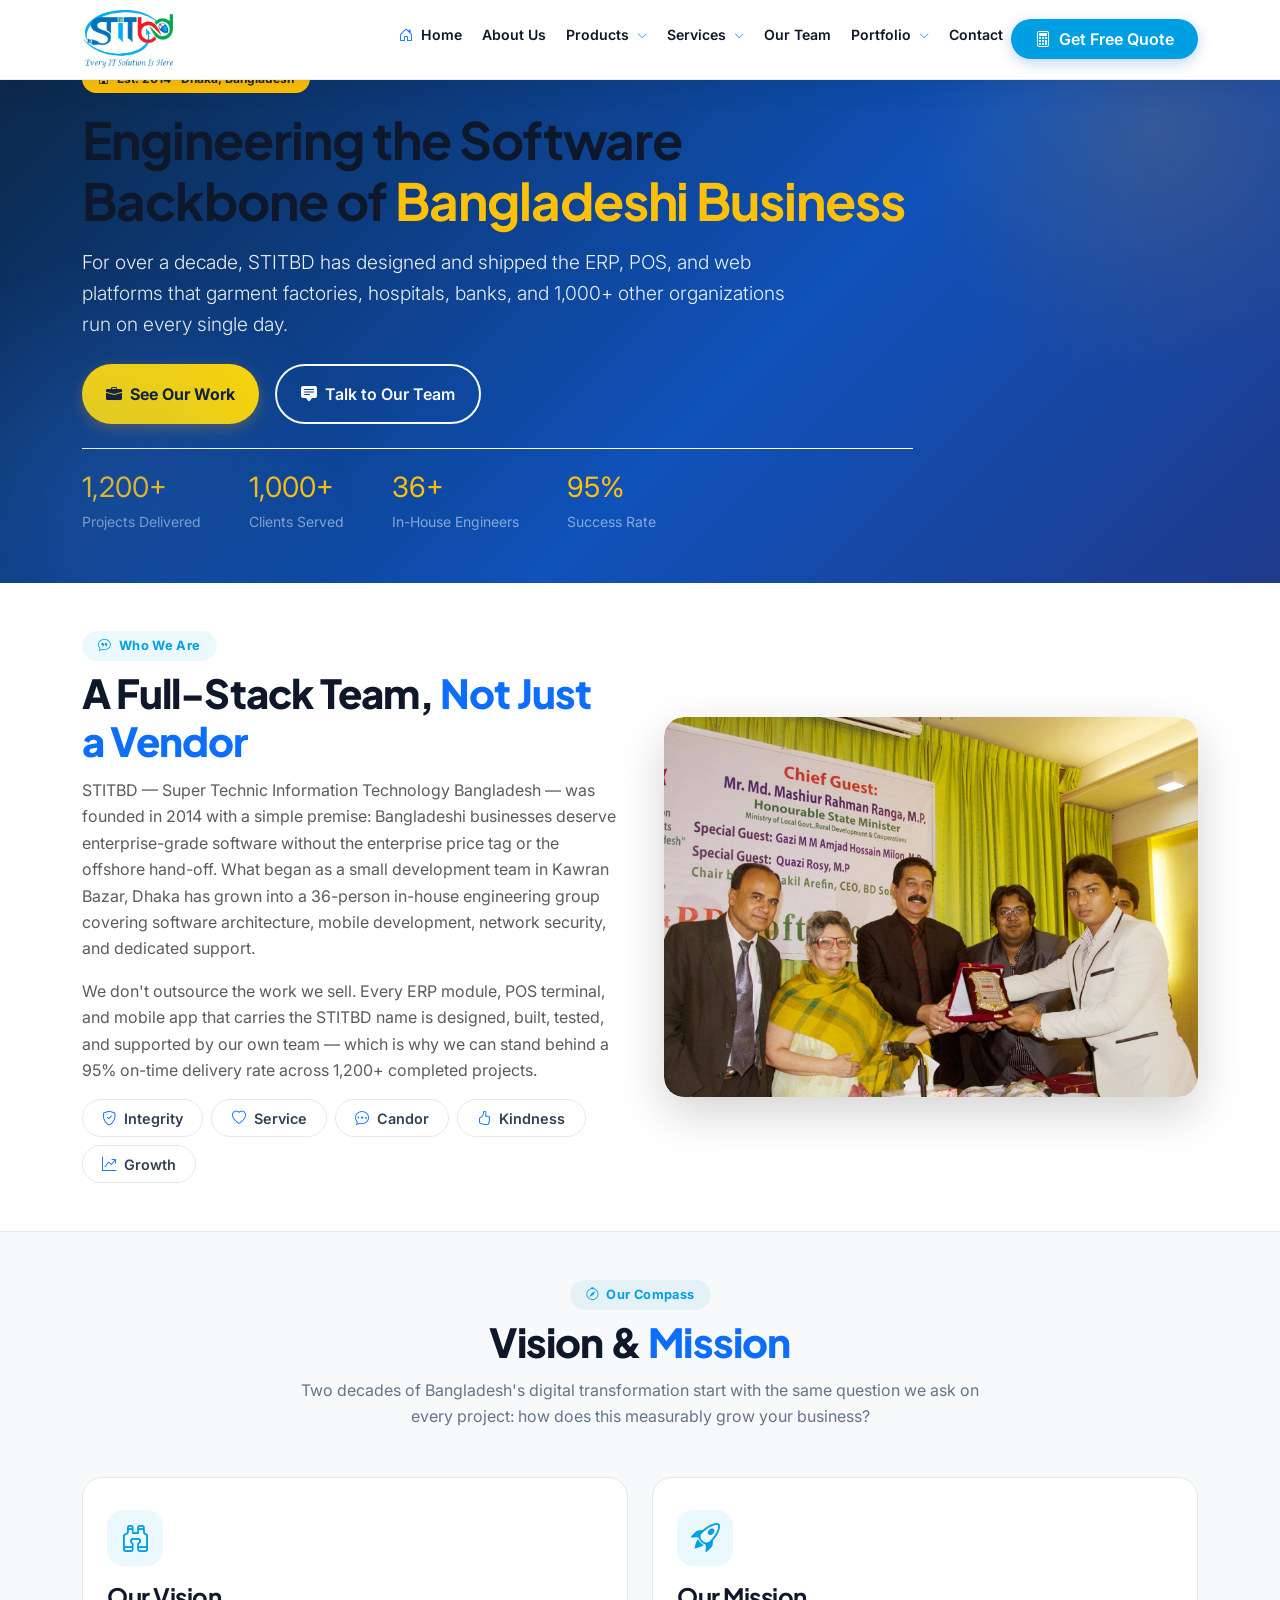
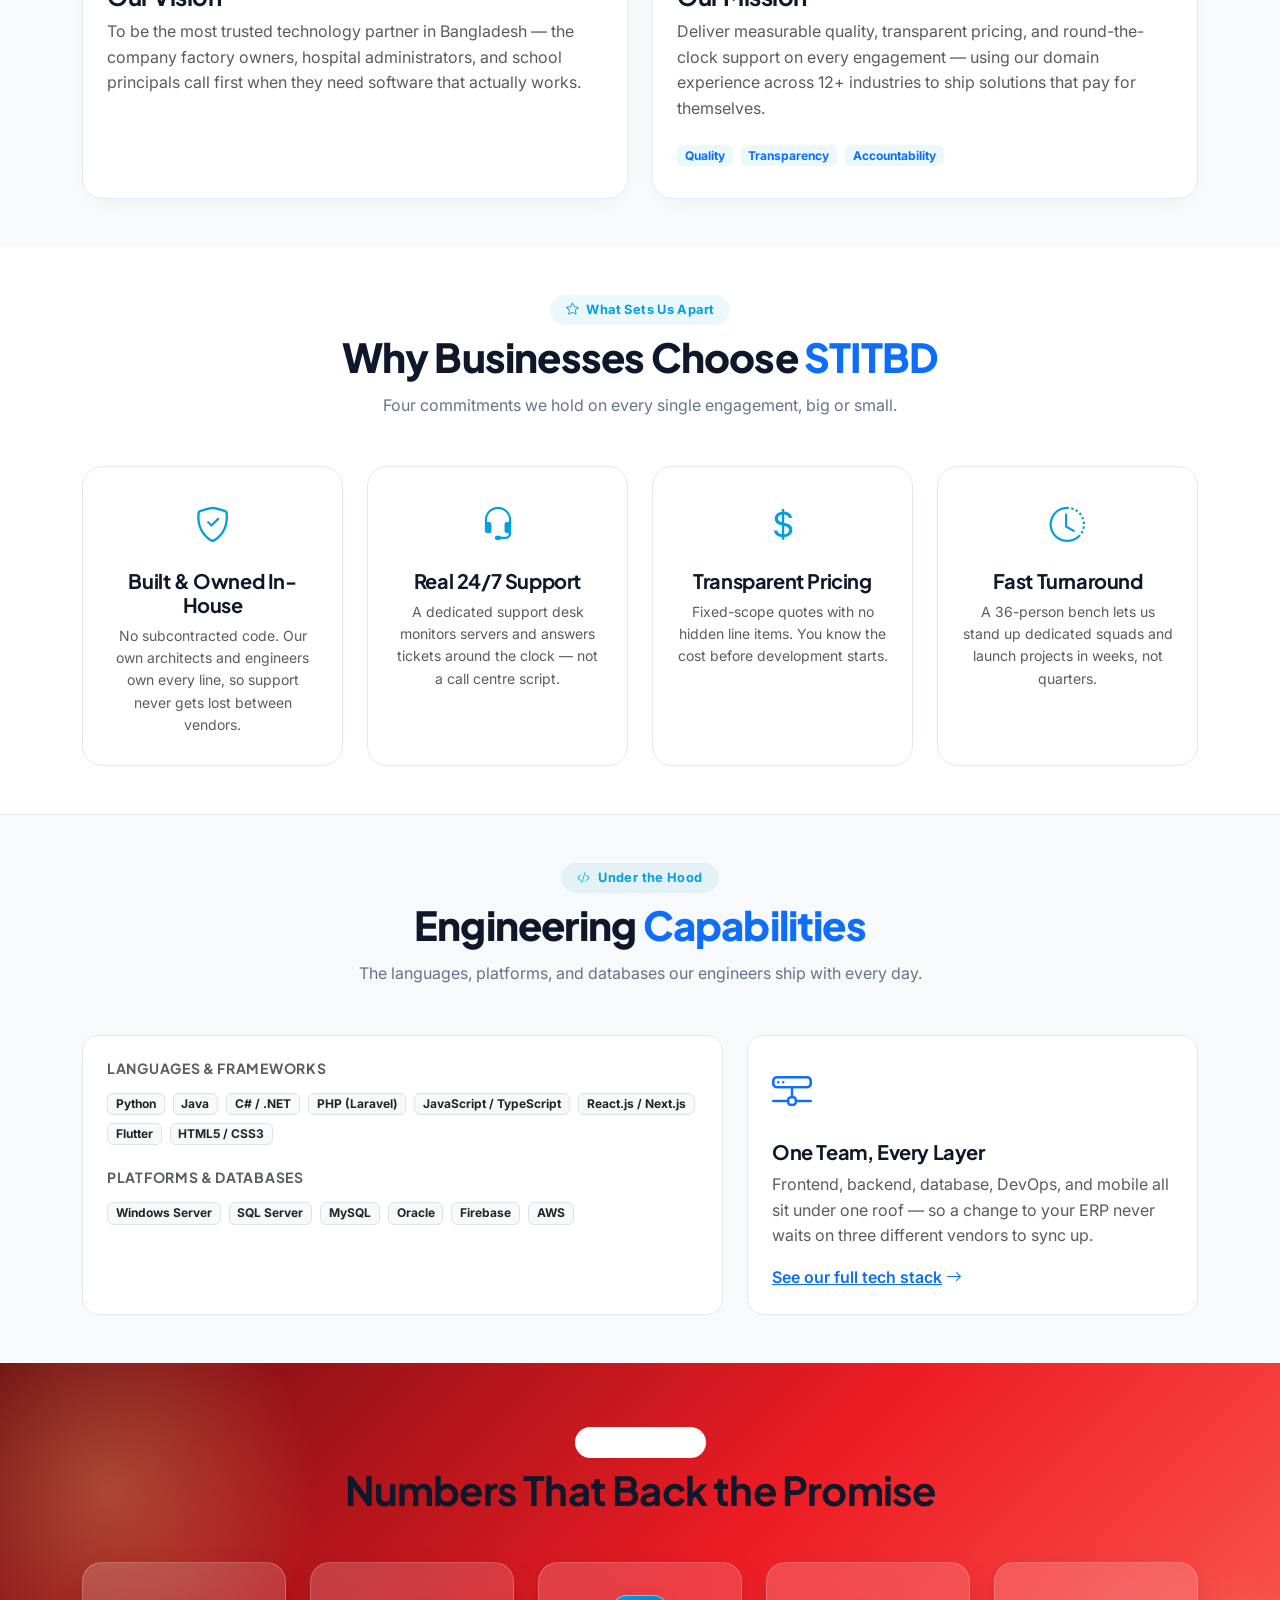
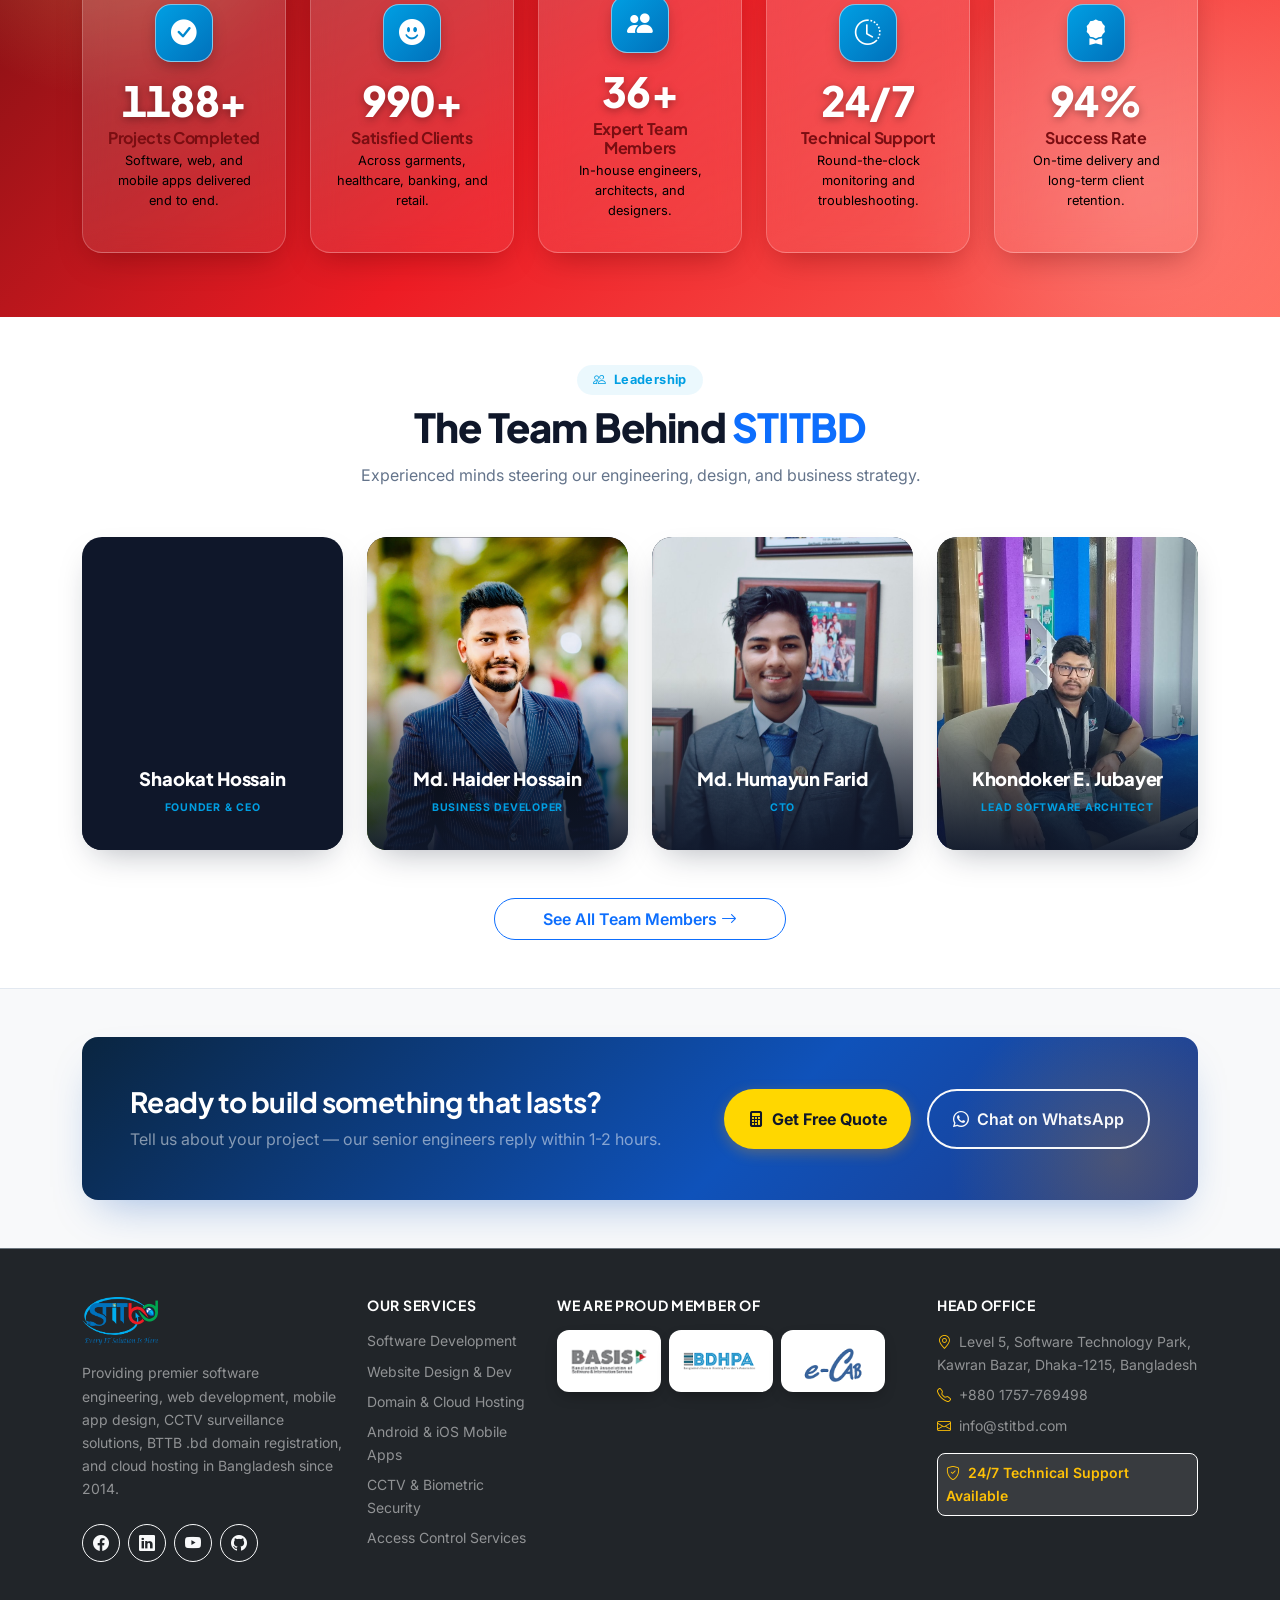
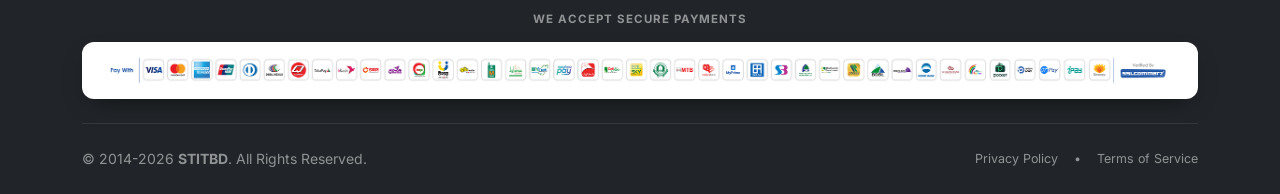
==== commit 22e8d0ab: "home screen update" ====
--- a/about.html
+++ b/about.html
@@ -87,6 +87,7 @@
         </style>
     </noscript>
 
+
     <!-- =====================================================
      NAVBAR
      ====================================================== -->
@@ -116,8 +117,8 @@
 
                     <li class="nav-item dropdown">
                         <a class="nav-link text-dark fw-semibold px-2 dropdown-toggle" href="products.html"
-                            role="button" data-bs-toggle="dropdown" aria-expanded="false">Products <i
-                                class="bi bi-chevron-down dropdown-caret-icon"></i></a>
+                            role="button" aria-expanded="false">Products <i
+                                class="bi bi-chevron-down dropdown-caret-icon" data-dropdown-caret></i></a>
                         <ul class="dropdown-menu shadow-lg border-0 rounded-3 p-2 dropdown-menu-scroll"
                             id="productsDropdownMenu">
                         </ul>
@@ -125,8 +126,8 @@
 
                     <li class="nav-item dropdown">
                         <a class="nav-link text-dark fw-semibold px-2 dropdown-toggle" href="services.html"
-                            role="button" data-bs-toggle="dropdown" aria-expanded="false">Services <i
-                                class="bi bi-chevron-down dropdown-caret-icon"></i></a>
+                            role="button" aria-expanded="false">Services <i
+                                class="bi bi-chevron-down dropdown-caret-icon" data-dropdown-caret></i></a>
                         <ul class="dropdown-menu shadow-lg border-0 rounded-3 p-2">
                             <li><a class="dropdown-item rounded-2" href="software-development.html">Software
                                     Development</a></li>
@@ -152,8 +153,8 @@
 
                     <li class="nav-item dropdown">
                         <a class="nav-link text-dark fw-semibold px-2 dropdown-toggle" href="portfolio.html"
-                            role="button" data-bs-toggle="dropdown" aria-expanded="false">Portfolio <i
-                                class="bi bi-chevron-down dropdown-caret-icon"></i></a>
+                            role="button" aria-expanded="false">Portfolio <i
+                                class="bi bi-chevron-down dropdown-caret-icon" data-dropdown-caret></i></a>
                         <ul class="dropdown-menu shadow-lg border-0 rounded-3 p-2">
                             <li><a class="dropdown-item rounded-2" href="portfolio-hr.html">HR Software
                                     Client</a></li>
@@ -211,22 +212,31 @@
 
 
                 <li class="nav-item mobile-accordion-item">
-                    <a class="nav-link fs-5 fw-semibold text-dark d-flex align-items-center justify-content-between"
-                        href="products.html" data-bs-toggle="collapse" role="button" aria-expanded="false">
-                        <span><i class="bi bi-grid-3x3-gap me-2 text-primary"></i> Products</span>
-                        <i class="bi bi-chevron-down small"></i>
-                    </a>
+                    <div class="d-flex align-items-center justify-content-between">
+                        <a class="nav-link fs-5 fw-semibold text-dark flex-grow-1" href="products.html"
+                            data-bs-dismiss="offcanvas"><i class="bi bi-grid-3x3-gap me-2 text-primary"></i>
+                            Products</a>
+                        <button type="button" class="mobile-accordion-toggle" data-bs-toggle="collapse"
+                            data-bs-target="#mobProducts" aria-expanded="false" aria-controls="mobProducts"
+                            aria-label="Toggle Products submenu">
+                            <i class="bi bi-chevron-down small"></i>
+                        </button>
+                    </div>
                     <div class="collapse ps-4" id="mobProducts">
                         <ul class="list-unstyled d-flex flex-column gap-2 py-2" id="mobProductsMenu"></ul>
                     </div>
                 </li>
 
                 <li class="nav-item mobile-accordion-item">
-                    <a class="nav-link fs-5 fw-semibold text-dark d-flex align-items-center justify-content-between"
-                        href="services.html" data-bs-toggle="collapse" role="button" aria-expanded="false">
-                        <span><i class="bi bi-layers me-2 text-primary"></i> Services</span>
-                        <i class="bi bi-chevron-down small"></i>
-                    </a>
+                    <div class="d-flex align-items-center justify-content-between">
+                        <a class="nav-link fs-5 fw-semibold text-dark flex-grow-1" href="services.html"
+                            data-bs-dismiss="offcanvas"><i class="bi bi-layers me-2 text-primary"></i> Services</a>
+                        <button type="button" class="mobile-accordion-toggle" data-bs-toggle="collapse"
+                            data-bs-target="#mobServices" aria-expanded="false" aria-controls="mobServices"
+                            aria-label="Toggle Services submenu">
+                            <i class="bi bi-chevron-down small"></i>
+                        </button>
+                    </div>
                     <div class="collapse ps-4" id="mobServices">
                         <ul class="list-unstyled d-flex flex-column gap-2 py-2">
                             <li data-bs-dismiss="offcanvas"><a class="text-dark text-decoration-none"
@@ -236,15 +246,18 @@
                                     href="web-development.html">Website Design &
                                     Development</a></li>
                             <li data-bs-dismiss="offcanvas"><a class="text-dark text-decoration-none"
-                                    href="domain-hosting.html">Domain Registration &
+                                    href="domain-hosting.html">Domain
+                                    Registration &
                                     Hosting</a></li>
                             <li data-bs-dismiss="offcanvas"><a class="text-dark text-decoration-none"
                                     href="mobile-app-development.html">Android & iOS App
                                     Development</a></li>
                             <li data-bs-dismiss="offcanvas"><a class="text-dark text-decoration-none"
-                                    href="cctv.html">CCTV Camera</a></li>
-                            <li data-bs-dismiss="offcanvas"><a class="text-dark text-decoration-none"
-                                    href="access-control.html">Access Control
+                                    href="cctv.html">CCTV Camera</a>
+                            </li>
+                            <li data-bs-dismiss="offcanvas"><a class="text-dark text-decoration-none"
+                                    href="access-control.html">Access
+                                    Control
                                     Services</a></li>
                             <li data-bs-dismiss="offcanvas"><a class="text-dark text-decoration-none"
                                     href="digital-marketing.html">Digital Marketing</a></li>
@@ -267,15 +280,18 @@
                     <div class="collapse ps-4" id="mobPortfolio">
                         <ul class="list-unstyled d-flex flex-column gap-2 py-2">
                             <li data-bs-dismiss="offcanvas"><a class="text-dark text-decoration-none"
-                                    href="portfolio-hr.html">HR Software Client</a>
+                                    href="portfolio-hr.html">HR
+                                    Software Client</a>
                             </li>
                             <li data-bs-dismiss="offcanvas"><a class="text-dark text-decoration-none"
                                     href="portfolio-pos.html">Restaurant POS Client</a>
                             </li>
                             <li data-bs-dismiss="offcanvas"><a class="text-dark text-decoration-none"
-                                    href="portfolio-edu.html">Edu Soft Client</a></li>
-                            <li data-bs-dismiss="offcanvas"><a class="text-dark text-decoration-none"
-                                    href="portfolio-web.html">Website Client</a></li>
+                                    href="portfolio-edu.html">Edu Soft
+                                    Client</a></li>
+                            <li data-bs-dismiss="offcanvas"><a class="text-dark text-decoration-none"
+                                    href="portfolio-web.html">Website
+                                    Client</a></li>
                             <li data-bs-dismiss="offcanvas"><a class="text-dark text-decoration-none"
                                     href="portfolio-mobile.html">Mobile Apps Client</a>
                             </li>
@@ -283,7 +299,8 @@
                                     href="portfolio-courier.html">Courier Software
                                     Client</a></li>
                             <li data-bs-dismiss="offcanvas"><a class="text-dark text-decoration-none"
-                                    href="portfolio-ward.html">Digital Ward Seba Soft
+                                    href="portfolio-ward.html">Digital
+                                    Ward Seba Soft
                                     Client</a></li>
                         </ul>
                     </div>
@@ -958,7 +975,9 @@
 
     <!-- Data layer (COMPANY_INFO, READY_SOFTWARE_PRODUCTS, PRODUCT_DEMO_FIELDS) -->
     <script src="js/data.js"></script>
-    <!-- About-page bootstrap: navbar, dropdowns, quote modal, animations (self-contained; does not depend on the homepage-only sections in js/app.js) -->
+    <!-- Common app logic (navbar, footer, dropdowns, quote modal, animations) — shared by every page -->
+    <script src="js/app.js"></script>
+    <!-- About-page-only logic (currently empty, reserved for future about-specific behavior) -->
     <script src="js/about.js"></script>
 
 </body>
--- a/css/styles.css
+++ b/css/styles.css
@@ -521,8 +521,17 @@
   transition: transform 0.2s ease;
 }
 
-.mobile-accordion-item .nav-link[aria-expanded="true"] .bi-chevron-down {
+.mobile-accordion-item .mobile-accordion-toggle[aria-expanded="true"] .bi-chevron-down {
   transform: rotate(180deg);
+}
+
+.mobile-accordion-toggle {
+  border: 0;
+  background: transparent;
+  padding: 0.5rem 0.4rem;
+  line-height: 1;
+  color: var(--dark);
+  flex-shrink: 0;
 }
 
 .mobile-accordion-item .collapse a {
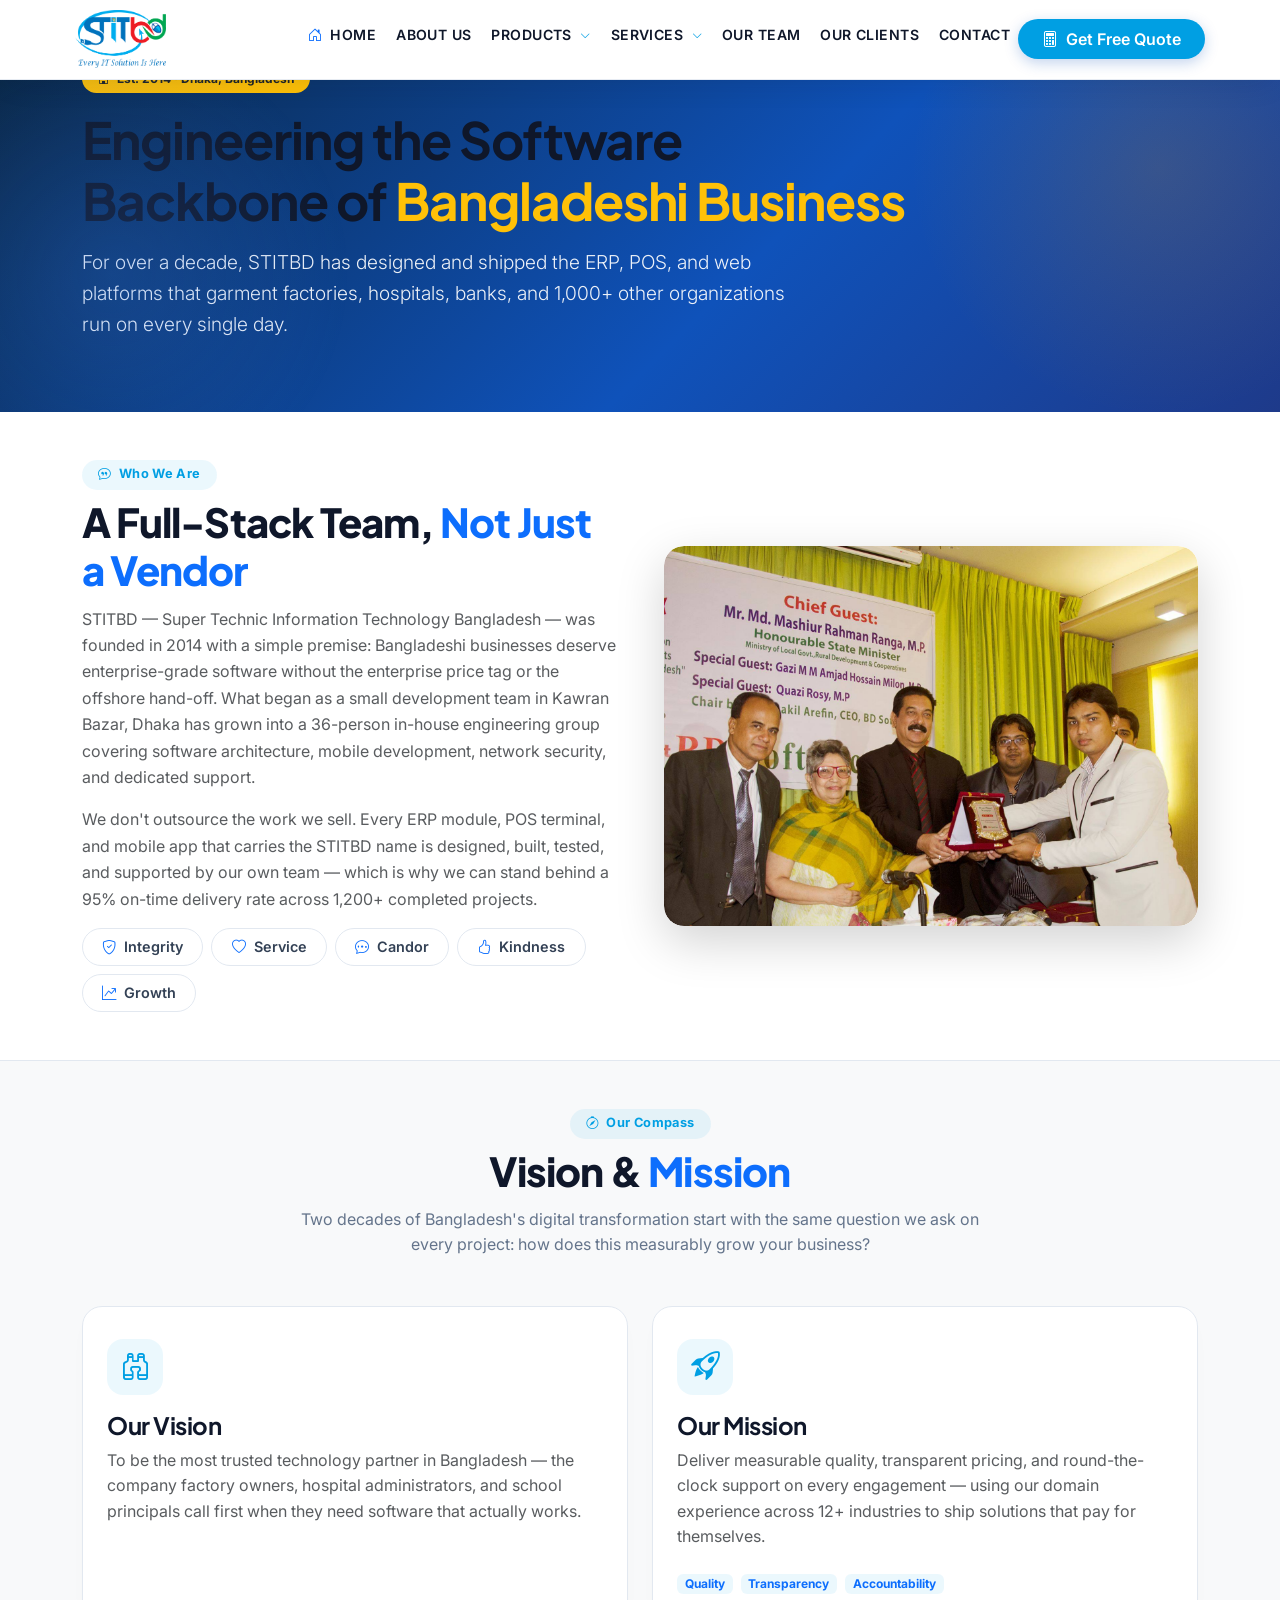
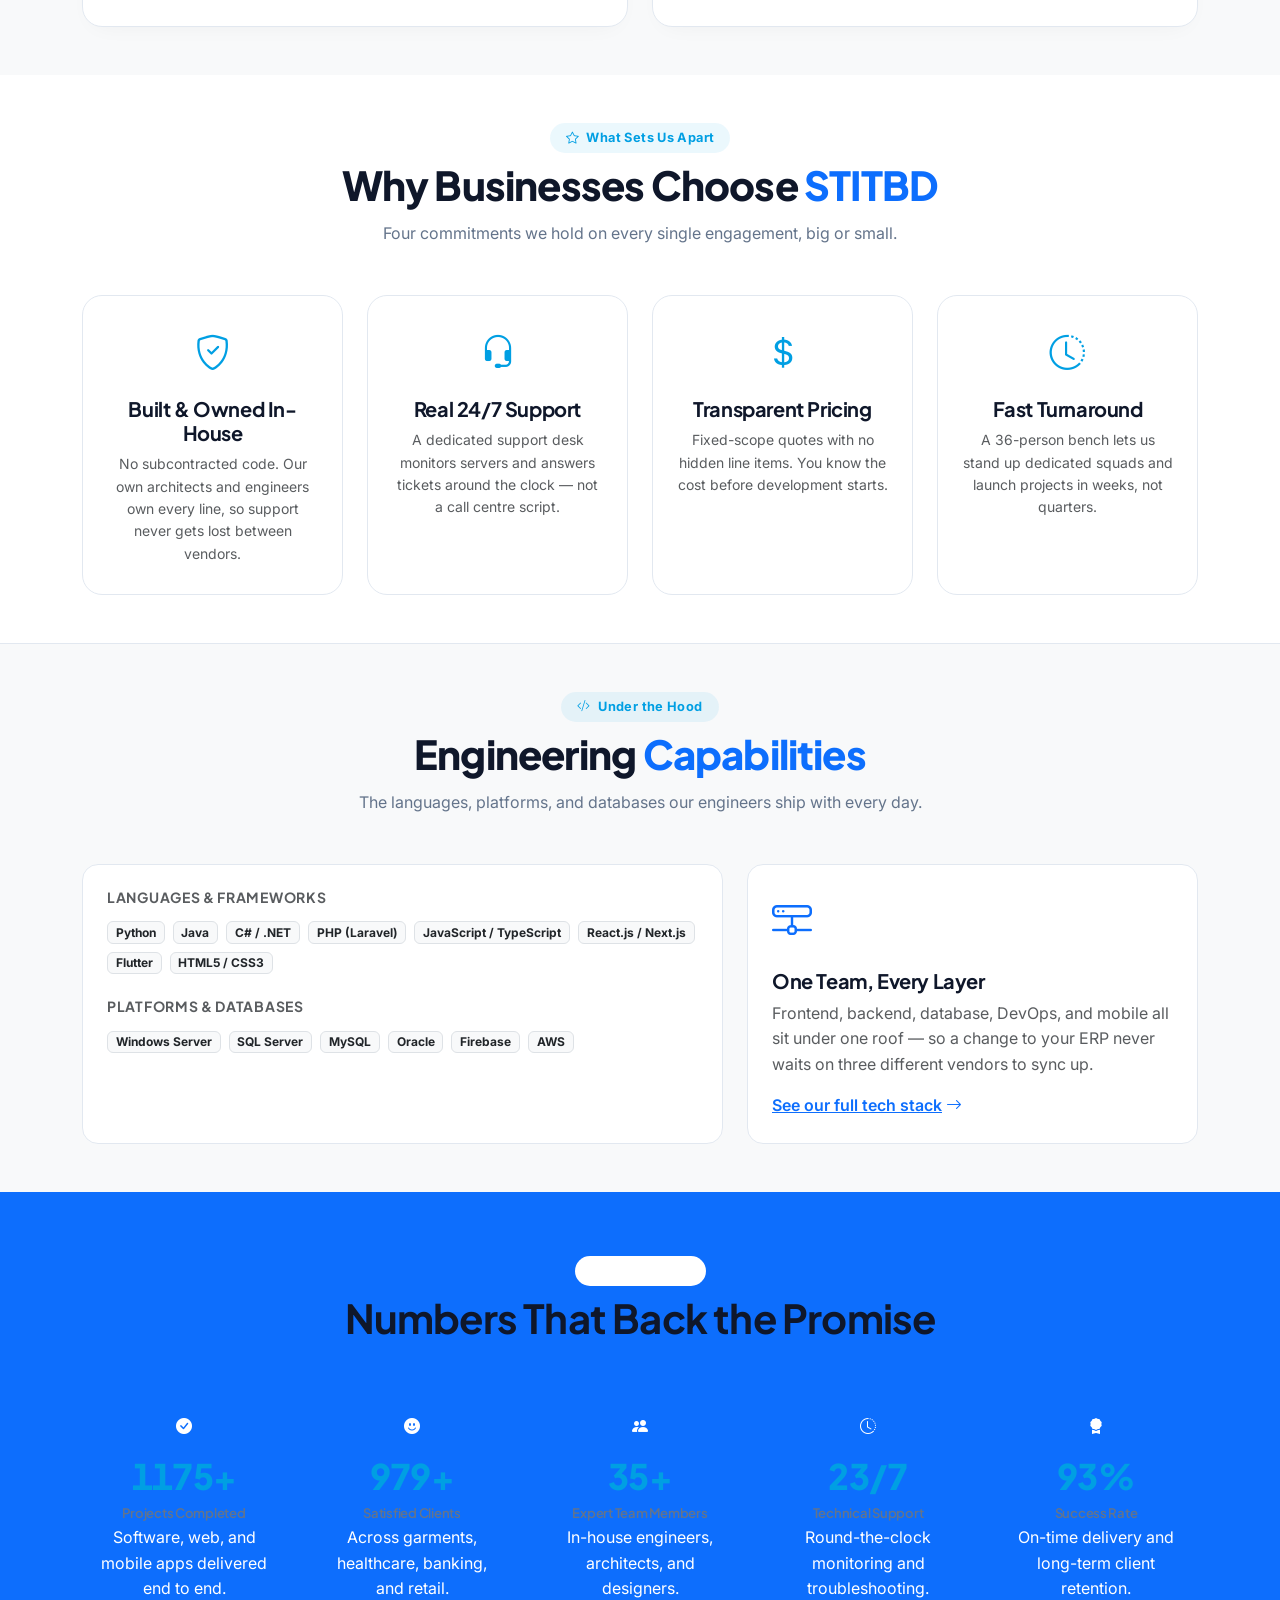
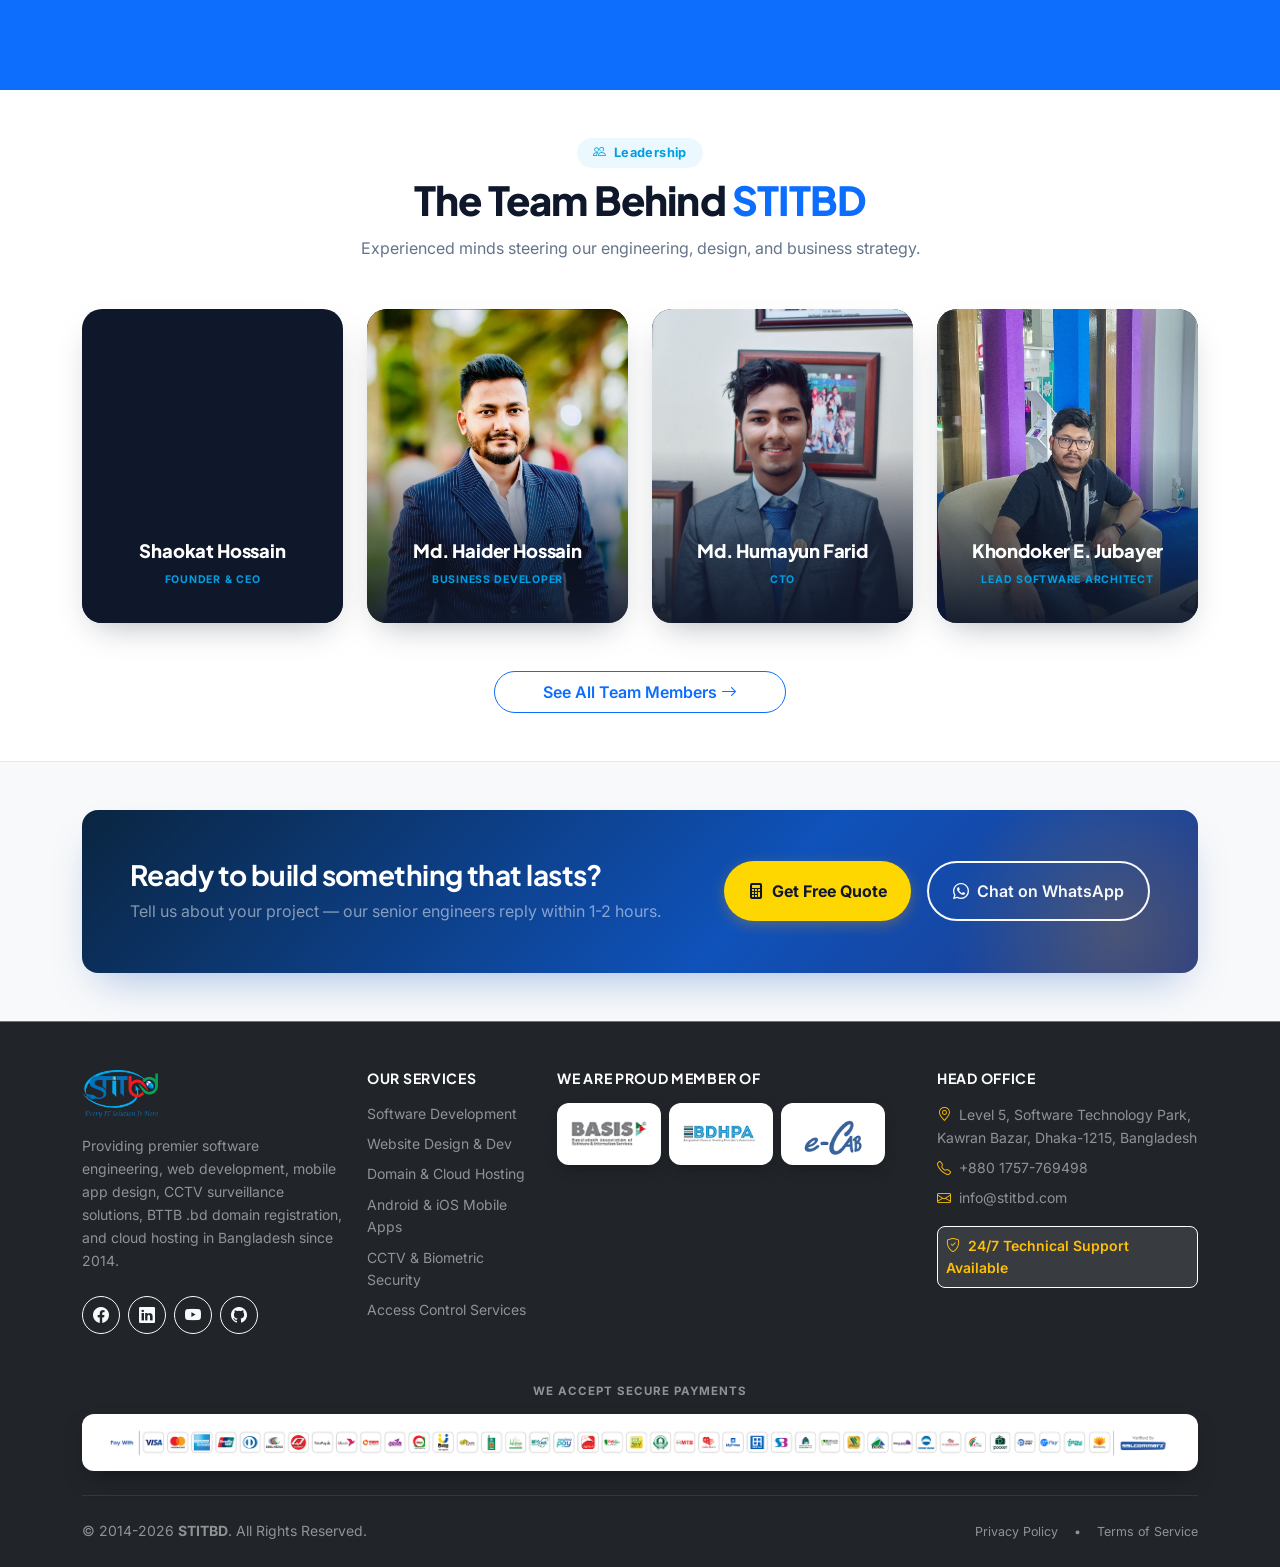
==== commit b13bac3e: "home screen update" ====
--- a/about.html
+++ b/about.html
@@ -151,27 +151,8 @@
                     <li class="nav-item"><a class="nav-link text-dark fw-semibold px-2" href="team.html">Our
                             Team</a></li>
 
-                    <li class="nav-item dropdown">
-                        <a class="nav-link text-dark fw-semibold px-2 dropdown-toggle" href="portfolio.html"
-                            role="button" aria-expanded="false">Portfolio <i
-                                class="bi bi-chevron-down dropdown-caret-icon" data-dropdown-caret></i></a>
-                        <ul class="dropdown-menu shadow-lg border-0 rounded-3 p-2">
-                            <li><a class="dropdown-item rounded-2" href="portfolio-hr.html">HR Software
-                                    Client</a></li>
-                            <li><a class="dropdown-item rounded-2" href="portfolio-pos.html">Restaurant POS
-                                    Client</a></li>
-                            <li><a class="dropdown-item rounded-2" href="portfolio-edu.html">Edu Soft Client</a>
-                            </li>
-                            <li><a class="dropdown-item rounded-2" href="portfolio-web.html">Website Client</a>
-                            </li>
-                            <li><a class="dropdown-item rounded-2" href="portfolio-mobile.html">Mobile Apps
-                                    Client</a></li>
-                            <li><a class="dropdown-item rounded-2" href="portfolio-courier.html">Courier Software
-                                    Client</a></li>
-                            <li><a class="dropdown-item rounded-2" href="portfolio-ward.html">Digital Ward Seba
-                                    Soft Client</a></li>
-                        </ul>
-                    </li>
+                    <li class="nav-item"><a class="nav-link text-dark fw-semibold px-2" href="clients.html">Our
+                            Clients</a></li>
 
                     <li class="nav-item"><a class="nav-link text-dark fw-semibold px-2" href="contact.html">Contact</a>
                     </li>
@@ -270,41 +251,8 @@
 
                 <li class="nav-item" data-bs-dismiss="offcanvas"><a class="nav-link fs-5 fw-semibold text-dark"
                         href="team.html"><i class="bi bi-people me-2 text-primary"></i> Our Team</a></li>
-
-                <li class="nav-item mobile-accordion-item">
-                    <a class="nav-link fs-5 fw-semibold text-dark d-flex align-items-center justify-content-between"
-                        href="#mobPortfolio" data-bs-toggle="collapse" role="button" aria-expanded="false">
-                        <span><i class="bi bi-briefcase me-2 text-primary"></i> Portfolio</span>
-                        <i class="bi bi-chevron-down small"></i>
-                    </a>
-                    <div class="collapse ps-4" id="mobPortfolio">
-                        <ul class="list-unstyled d-flex flex-column gap-2 py-2">
-                            <li data-bs-dismiss="offcanvas"><a class="text-dark text-decoration-none"
-                                    href="portfolio-hr.html">HR
-                                    Software Client</a>
-                            </li>
-                            <li data-bs-dismiss="offcanvas"><a class="text-dark text-decoration-none"
-                                    href="portfolio-pos.html">Restaurant POS Client</a>
-                            </li>
-                            <li data-bs-dismiss="offcanvas"><a class="text-dark text-decoration-none"
-                                    href="portfolio-edu.html">Edu Soft
-                                    Client</a></li>
-                            <li data-bs-dismiss="offcanvas"><a class="text-dark text-decoration-none"
-                                    href="portfolio-web.html">Website
-                                    Client</a></li>
-                            <li data-bs-dismiss="offcanvas"><a class="text-dark text-decoration-none"
-                                    href="portfolio-mobile.html">Mobile Apps Client</a>
-                            </li>
-                            <li data-bs-dismiss="offcanvas"><a class="text-dark text-decoration-none"
-                                    href="portfolio-courier.html">Courier Software
-                                    Client</a></li>
-                            <li data-bs-dismiss="offcanvas"><a class="text-dark text-decoration-none"
-                                    href="portfolio-ward.html">Digital
-                                    Ward Seba Soft
-                                    Client</a></li>
-                        </ul>
-                    </div>
-                </li>
+                <li class="nav-item" data-bs-dismiss="offcanvas"><a class="nav-link fs-5 fw-semibold text-dark"
+                        href="clients.html"><i class="bi bi-people me-2 text-primary"></i> Clients</a></li>
 
                 <li class="nav-item" data-bs-dismiss="offcanvas"><a class="nav-link fs-5 fw-semibold text-dark"
                         href="contact.html"><i class="bi bi-envelope me-2 text-primary"></i> Contact</a></li>
@@ -344,32 +292,6 @@
                             garment
                             factories, hospitals, banks, and 1,000+ other organizations run on every single day.
                         </p>
-                        <div class="d-flex flex-wrap gap-3 justify-content-center justify-content-lg-start mb-4">
-                            <a href="clients.html"
-                                class="btn btn-brand-gold rounded-pill px-4 py-3 fw-bold d-flex align-items-center gap-2">
-                                <i class="bi bi-briefcase-fill"></i> See Our Work
-                            </a>
-                            <button type="button"
-                                class="btn btn-outline-light rounded-pill px-4 py-3 fw-semibold border-2 d-flex align-items-center gap-2"
-                                data-open-quote-modal="">
-                                <i class="bi bi-chat-square-text-fill"></i> Talk to Our Team
-                            </button>
-                        </div>
-                        <div
-                            class="d-flex flex-wrap gap-4 gap-sm-5 justify-content-center justify-content-lg-start pt-3 border-top border-white border-opacity-15">
-                            <div class="text-center text-lg-start"><span
-                                    class="d-block fw-extrabold fs-3 text-warning">1,200+</span><span
-                                    class="small text-white-50">Projects Delivered</span></div>
-                            <div class="text-center text-lg-start"><span
-                                    class="d-block fw-extrabold fs-3 text-warning">1,000+</span><span
-                                    class="small text-white-50">Clients Served</span></div>
-                            <div class="text-center text-lg-start"><span
-                                    class="d-block fw-extrabold fs-3 text-warning">36+</span><span
-                                    class="small text-white-50">In-House Engineers</span></div>
-                            <div class="text-center text-lg-start"><span
-                                    class="d-block fw-extrabold fs-3 text-warning">95%</span><span
-                                    class="small text-white-50">Success Rate</span></div>
-                        </div>
                     </div>
                 </div>
             </div>
--- a/css/styles.css
+++ b/css/styles.css
@@ -106,13 +106,6 @@
   letter-spacing: -0.02em;
 }
 
-/* --------------------------------------------------------------------------
-   Utility classes (replacing Tailwind utilities previously used alongside
-   Bootstrap). Bootstrap 5.3 utilities (d-flex, col-*, bg-*, text-*, etc.)
-   are used as-is from the CDN build; only the non-Bootstrap classes below
-   are re-implemented here so the markup and visuals stay identical.
-   -------------------------------------------------------------------------- */
-
 .max-w-md {
   max-width: 28rem !important;
 }
@@ -198,8 +191,20 @@
   color: #ffffff !important;
 }
 
-/* 12.5%-width Bootstrap-grid-compatible column (8 items per row on lg,
-   used by the Domain Pricing grid) */
+.col-lg-9th {
+  position: relative;
+  width: 100%;
+  padding-right: calc(var(--bs-gutter-x, 1.5rem) * .5);
+  padding-left: calc(var(--bs-gutter-x, 1.5rem) * .5);
+}
+
+@media (min-width: 992px) {
+  .col-lg-9th {
+    flex: 0 0 auto;
+    width: 11.1111%;
+  }
+}
+
 .col-lg-8th {
   position: relative;
   width: 100%;
@@ -214,8 +219,6 @@
   }
 }
 
-/* 20%-width Bootstrap-grid-compatible column (5 items per row on lg,
-   used by the Stats Counter grid) */
 .col-lg-5th {
   position: relative;
   width: 100%;
@@ -233,6 +236,37 @@
 .focus-ring-none:focus {
   box-shadow: none;
 }
+
+body {
+  /* padding-top: 84px !important; */
+}
+
+/* Desktop hero adjustment */
+@media (min-width: 992px) {
+  .hero-gradient-bg {
+    min-height: calc(100vh - 84px);
+  }
+}
+
+/* Mobile body padding */
+@media (max-width: 991.98px) {
+  body {
+    /* padding-top: 70px !important; */
+  }
+
+  .hero-gradient-bg {
+    min-height: 30svh !important;
+    height: 30svh !important;
+  }
+}
+
+/* Small mobile */
+@media (max-width: 480px) {
+  body {
+    padding-top: 65px !important;
+  }
+}
+
 
 /* --------------------------------------------------------------------------
    Glassmorphism Navbar
@@ -301,34 +335,30 @@
   background: rgba(255, 255, 255, 0.98);
 }
 
-/* Body padding to prevent content from hiding behind navbar */
-body {
-  /* padding-top: 84px !important; */
-}
-
-/* Desktop hero adjustment */
+
 @media (min-width: 992px) {
-  .hero-gradient-bg {
-    min-height: calc(100vh - 84px);
-  }
-}
-
-/* Mobile body padding */
-@media (max-width: 991.98px) {
-  body {
-    /* padding-top: 70px !important; */
-  }
-
-  .hero-gradient-bg {
-    min-height: 30svh !important;
-    height: 30svh !important;
-  }
-}
-
-/* Small mobile */
-@media (max-width: 480px) {
-  body {
-    padding-top: 65px !important;
+  .sticky-glass-navbar .container {
+    max-width: 100% !important;
+    padding-left: 75px !important;
+    padding-right: 75px !important;
+  }
+
+  .hero-gradient-bg>.container {
+    max-width: 100% !important;
+    padding-left: 75px !important;
+    padding-right: 75px !important;
+  }
+
+  #tech-stack .container {
+    max-width: 100% !important;
+    padding-left: 75px !important;
+    padding-right: 75px !important;
+  }
+
+  #ready-software .container {
+    max-width: 100% !important;
+    padding-left: 75px !important;
+    padding-right: 75px !important;
   }
 }
 
@@ -342,6 +372,8 @@
   padding-right: 0.6rem !important;
   position: relative;
   color: var(--dark) !important;
+  text-transform: uppercase;
+  letter-spacing: 0.03em;
 }
 
 .navbar-nav .nav-link::after {
@@ -429,10 +461,6 @@
   }
 }
 
-/* --------------------------------------------------------------------------
-   Prevent nav overflow between lg and xxl (force clean collapse instead of
-   half-broken expanded state)
-   -------------------------------------------------------------------------- */
 @media (min-width: 1200px) {
   .navbar-nav .nav-link {
     font-size: 0.88rem;
@@ -557,7 +585,7 @@
   right: -10%;
   width: 500px;
   height: 500px;
-  background: radial-gradient(circle, rgba(245, 158, 11, 0.18) 0%, rgba(245, 158, 11, 0) 70%);
+  background: radial-gradient(circle, rgba(245, 158, 11, 0.18) 0%, rgba(245, 158, 11, 0) 50%);
   border-radius: 50%;
   pointer-events: none;
   z-index: 1;
@@ -570,7 +598,7 @@
   left: -10%;
   width: 600px;
   height: 600px;
-  background: radial-gradient(circle, rgba(59, 130, 246, 0.25) 0%, rgba(59, 130, 246, 0) 70%);
+  background: radial-gradient(circle, rgba(59, 130, 246, 0.25) 0%, rgba(59, 130, 246, 0) 50%);
   border-radius: 50%;
   pointer-events: none;
   z-index: 1;
@@ -611,17 +639,15 @@
 .hero-slider-overlay {
   position: absolute;
   inset: 0;
-  background: linear-gradient(135deg, rgba(10, 37, 64, 0.42) 0%, rgba(15, 82, 186, 0.28) 55%, rgba(30, 58, 138, 0.4) 100%);
+  background: linear-gradient(135deg, rgba(10, 37, 64, 0.42) 0%, rgba(15, 82, 186, 0.28) 30%, rgba(30, 58, 138, 0.4) 100%);
   z-index: 1;
 }
 
-/* Extra darkening layer only behind the left text column so headline/buttons
-   stay readable, while the right/overall image stays much brighter */
 .hero-gradient-bg .hero-slider-overlay::before {
   content: '';
   position: absolute;
   inset: 0;
-  background: linear-gradient(90deg, rgba(6, 20, 40, 0.55) 0%, rgba(6, 20, 40, 0.28) 45%, rgba(6, 20, 40, 0) 75%);
+  background: linear-gradient(90deg, rgba(6, 20, 40, 0.55) 0%, rgba(6, 20, 40, 0.28) 25%, rgba(6, 20, 40, 0) 75%);
   pointer-events: none;
 }
 
@@ -630,24 +656,166 @@
   z-index: 2;
 }
 
-/* Semi-transparent glass version of the hero dashboard preview card so the
-   slider photo shows through slightly while text stays readable */
+/* --------------------------------------------------------------------------
+   Hero Typing Headline — synced with the background slider, blinking caret
+   -------------------------------------------------------------------------- */
+.hero-typing-title {
+  min-height: 3.4em;
+  display: block;
+}
+
+.hero-typing-caret {
+  display: inline-block;
+  width: 3px;
+  height: 0.85em;
+  margin-left: 3px;
+  background: currentColor;
+  vertical-align: -0.1em;
+  animation: heroCaretBlink 0.9s steps(1) infinite;
+}
+
+@keyframes heroCaretBlink {
+
+  0%,
+  49% {
+    opacity: 1;
+  }
+
+  50%,
+  100% {
+    opacity: 0;
+  }
+}
+
+@media (prefers-reduced-motion: reduce) {
+  .hero-typing-caret {
+    animation: none;
+  }
+}
+
+@media (max-width: 991.98px) {
+  .hero-typing-title {
+    min-height: 2.4em;
+  }
+}
+
 .hero-dashboard-card {
   background: rgba(255, 255, 255, 0.60);
   backdrop-filter: blur(5px);
   -webkit-backdrop-filter: blur(5px);
 }
 
-/* Navbar + Hero fill the full viewport on desktop */
+/* Desktop hero adjustment */
 @media (min-width: 992px) {
   .hero-gradient-bg {
-    min-height: 100vh;
+    min-height: calc(100vh - 84px);
+  }
+}
+
+/* Desktop: Header + Hero + Stats locked to one viewport */
+@media (min-width: 992px) {
+  .hero-stats-viewport {
+    display: flex;
+    flex-direction: column;
+    height: 100vh;
+    padding-top: var(--navbar-height, 84px);
+  }
+
+  .hero-stats-viewport .hero-gradient-bg {
+    flex: 1 1 auto;
+    min-height: 0;
+    /* hero takes all leftover space, stays tall */
+  }
+
+  .hero-stats-viewport #stats {
+    flex: 0 0 100px;
+    height: 100px;
+    min-height: 0;
+    overflow: visible;
+  }
+
+  .hero-stats-viewport .stats-split {
+    height: 100%;
+    min-height: 0;
+    align-items: stretch;
+  }
+
+  .hero-stats-viewport .stats-brand-panel,
+  .hero-stats-viewport .stats-achieve-panel {
+    height: 100%;
+    min-height: 0;
+  }
+
+  .hero-stats-viewport .stats-cards-row {
+    height: 100%;
+    min-height: 0;
+    flex-wrap: nowrap;
+    align-items: stretch;
+  }
+
+  .hero-stats-viewport .stat-card {
+    height: 100%;
+    min-height: 0;
+    flex: 1 1 0;
+    justify-content: center;
+  }
+
+  .hero-stats-viewport .stats-brand-panel {
+    padding: 0.4rem;
+    box-sizing: border-box;
+  }
+
+  .hero-stats-viewport .stats-brand-logo {
+    max-width: 90px;
+  }
+
+  .hero-stats-viewport .stats-achieve-panel {
+    padding: 0.5rem 1.25rem;
+    box-sizing: border-box;
+    overflow: hidden;
+  }
+
+  .hero-stats-viewport .stats-achieve-title {
+    font-size: 1rem;
+    line-height: 1.15;
+    margin-bottom: 0.1rem;
+  }
+
+  .hero-stats-viewport .stats-achieve-sub {
+    font-size: 0.65rem;
+    line-height: 1.2;
+    display: -webkit-box;
+    -webkit-line-clamp: 2;
+    -webkit-box-orient: vertical;
+    overflow: hidden;
+  }
+
+  .hero-stats-viewport .stat-card {
+    padding: 0.35rem 0.75rem;
+    box-sizing: border-box;
+  }
+
+  .hero-stats-viewport .stat-card-value {
+    font-size: 1.35rem;
+    line-height: 1.1;
+  }
+
+  .hero-stats-viewport .stat-card-label {
+    font-size: 0.62rem;
+    line-height: 1.15;
+    margin-top: 0.1rem;
+  }
+
+  #stats [data-aos] {
+    opacity: 1 !important;
+    transform: none !important;
+    transition: none !important;
+    pointer-events: auto !important;
   }
 }
 
 /* --------------------------------------------------------------------------
-   Mobile: Navbar + Hero also fill full viewport height, with
-   proportionally reduced type/spacing so content fits without overflow.
+   Mobile: Navbar + Hero also fill full viewport height
    -------------------------------------------------------------------------- */
 @media (max-width: 991.98px) {
   .hero-gradient-bg {
@@ -736,8 +904,6 @@
     line-height: 1 !important;
   }
 
-  /* Dashboard preview card is hidden entirely on mobile/tablet to keep
-     the hero focused and within the full-viewport-height budget */
   .hero-gradient-bg .col-lg-5 {
     display: none !important;
   }
@@ -1101,185 +1267,226 @@
 }
 
 /* --------------------------------------------------------------------------
-   Stats Counter — professional, modern, high-contrast, fully responsive
+   Stats Counter — split panel (brand + achievements + live stat cards)
    -------------------------------------------------------------------------- */
-#stats {
-  background: linear-gradient(135deg, #7a0e12 0%, #ed1c24 55%, #ff5b52 100%);
-  padding-top: 4rem;
-  padding-bottom: 4rem;
-}
-
-.stat-card {
-  background: linear-gradient(160deg, rgba(10, 30, 61, 0.55) 0%, rgba(10, 30, 61, 0.32) 100%);
-  border: 1px solid rgba(255, 255, 255, 0.14);
-  border-radius: 20px;
-  padding: 2rem 1.5rem;
-  backdrop-filter: blur(6px);
-  -webkit-backdrop-filter: blur(6px);
-  box-shadow: 0 14px 34px -10px rgba(0, 0, 0, 0.45);
-  position: relative;
-  overflow: hidden;
-  transition: transform 0.35s cubic-bezier(0.16, 1, 0.3, 1), border-color 0.35s ease, box-shadow 0.35s ease;
-}
-
-.stat-card::before {
-  content: '';
-  position: absolute;
-  top: 0;
-  left: 0;
-  right: 0;
-  height: 3px;
-  background: linear-gradient(90deg, var(--gold), #fde68a);
-  transform: scaleX(0);
-  transform-origin: left;
-  transition: transform 0.35s ease;
-}
-
-.stat-card:hover {
-  transform: translateY(-6px);
-  border-color: rgba(245, 158, 11, 0.5);
-  box-shadow: 0 22px 48px -12px rgba(0, 0, 0, 0.55);
-}
-
-.stat-card:hover::before {
-  transform: scaleX(1);
-}
-
-.stat-card-icon {
-  width: 58px;
-  height: 58px;
-  border-radius: 16px;
-  background: linear-gradient(135deg, var(--gold), #e6a800);
-  box-shadow: 0 6px 16px -4px rgba(245, 158, 11, 0.55);
+.stats-split {
+  display: flex;
+  align-items: stretch;
+  width: 100%;
+  min-height: 100px;
+}
+
+.stats-brand-panel {
+  flex: 0 0 260px;
+  background: var(--dark);
   display: flex;
   align-items: center;
   justify-content: center;
-  flex-shrink: 0;
-}
-
-.stat-card-icon i {
-  font-size: 1.6rem;
-  color: #0f172a;
+  padding: 1.5rem;
+}
+
+.stats-brand-logo {
+  max-width: 160px;
+  width: 100%;
+  height: auto;
+}
+
+.stats-achieve-panel {
+  flex: 0 0 300px;
+  background: linear-gradient(135deg, var(--primary-dark) 0%, var(--primary) 100%);
+  color: #ffffff;
+  display: flex;
+  flex-direction: column;
+  justify-content: center;
+  padding: 2rem 2.25rem;
+}
+
+.stats-achieve-title {
+  font-size: 1.7rem;
+  font-weight: 800;
+  color: #ffffff;
+  margin-bottom: 0.6rem;
+}
+
+.stats-achieve-sub {
+  font-size: 0.85rem;
+  line-height: 1.55;
+  color: rgba(255, 255, 255, 0.85);
+  margin-bottom: 0;
+}
+
+.stats-cards-row {
+  flex: 1 1 auto;
+  display: flex;
+  align-items: stretch;
+  background: linear-gradient(90deg, #f1f5f9 0%, #ffffff 100%);
+  background-image: radial-gradient(rgba(0, 159, 227, 0.08) 1.2px, transparent 1.2px);
+  background-size: 16px 16px;
+}
+
+.stat-card {
+  flex: 1 1 0;
+  display: flex;
+  flex-direction: column;
+  align-items: center;
+  justify-content: center;
+  text-align: center;
+  padding: 1.5rem 1rem;
+  border-left: 1px solid var(--border-color);
+  transition: transform 0.3s cubic-bezier(0.16, 1, 0.3, 1), background 0.3s ease;
+}
+
+.stat-card:first-child {
+  border-left: none;
+}
+
+.stat-card:hover {
+  transform: translateY(-4px);
+  background: rgba(0, 159, 227, 0.06);
 }
 
 .stat-card-value {
-  font-size: 2.6rem;
+  display: block;
+  font-family: var(--font-heading);
+  font-size: 2.2rem;
   font-weight: 800;
-  line-height: 1.1;
-  letter-spacing: -0.02em;
-  color: #ffffff;
-  text-shadow: 0 2px 8px rgba(0, 0, 0, 0.35);
+  color: var(--primary);
+  line-height: 1.15;
+  font-variant-numeric: tabular-nums;
 }
 
 .stat-card-label {
-  font-size: 1rem;
-  font-weight: 700;
-  color: var(--secondary-dark);
-}
-
-.stat-card-desc {
-  font-size: 0.8rem;
-  line-height: 1.55;
-  color: rgba(255, 255, 255, 0.82);
-}
-
-/* Tablet */
+  display: block;
+  font-size: 0.82rem;
+  font-weight: 600;
+  color: var(--text-muted);
+  margin-top: 0.3rem;
+}
+
+/* Laptop / small desktop */
+@media (max-width: 1199.98px) {
+  .stats-brand-panel {
+    flex-basis: 200px;
+  }
+
+  .stats-achieve-panel {
+    flex-basis: 260px;
+    padding: 1.75rem;
+  }
+
+  .stat-card-value {
+    font-size: 1.9rem;
+  }
+}
+
+/* Tablet: brand + achievements stack above the stat card row */
 @media (max-width: 991.98px) {
-  #statsGrid {
-    --bs-gutter-x: 1rem;
-    --bs-gutter-y: 1rem;
+  .stats-split {
+    flex-wrap: wrap;
+  }
+
+  .stats-brand-panel {
+    flex: 1 1 50%;
+    min-height: 130px;
+  }
+
+  .stats-achieve-panel {
+    flex: 1 1 50%;
+    min-height: 130px;
+    padding: 1.5rem;
+  }
+
+  .stats-cards-row {
+    flex: 1 1 100%;
+    flex-wrap: wrap;
   }
 
   .stat-card {
-    padding: 1.5rem 1.1rem;
-    border-radius: 18px;
+    flex: 1 1 33.333%;
+    min-width: 33.333%;
+    border-bottom: 1px solid var(--border-color);
+  }
+
+  .stat-card:nth-child(3n+1) {
+    border-left: none;
+  }
+}
+
+/* Mobile */
+@media (max-width: 767.98px) {
+  .stats-brand-panel {
+    flex: 1 1 100%;
+    min-height: 90px;
+    padding: 1rem;
+  }
+
+  .stats-brand-logo {
+    max-width: 120px;
+  }
+
+  .stats-achieve-panel {
+    flex: 1 1 100%;
+    min-height: auto;
+    padding: 1.25rem 1.25rem 1.5rem;
+    text-align: center;
+    align-items: center;
+  }
+
+  .stats-achieve-title {
+    font-size: 1.35rem;
+  }
+
+  .stats-achieve-sub {
+    font-size: 0.78rem;
+  }
+
+  .stat-card {
+    flex: 1 1 50%;
+    min-width: 50%;
+    padding: 1.15rem 0.6rem;
+  }
+
+  .stat-card:nth-child(3n+1) {
+    border-left: 1px solid var(--border-color);
+  }
+
+  .stat-card:nth-child(2n+1) {
+    border-left: none;
   }
 
   .stat-card-value {
-    font-size: 2.1rem;
-  }
-}
-
-/* Mobile: single-column stacked cards, larger tap targets, refined type */
-@media (max-width: 767.98px) {
-  #stats {
-    padding-top: 2.5rem;
-    padding-bottom: 2.5rem;
-  }
-
-  #statsGrid {
-    --bs-gutter-x: 0.75rem;
-    --bs-gutter-y: 0.85rem;
-  }
-
-  #statsGrid>[class*="col-"] {
-    flex: 0 0 100%;
-    max-width: 100%;
-    width: 100%;
-  }
-
-  .stat-card {
-    padding: 1.35rem 1.25rem;
-    border-radius: 16px;
-    flex-direction: row !important;
-    justify-content: flex-start !important;
-    text-align: left !important;
-    gap: 1rem;
-  }
-
-  .stat-card-icon {
-    width: 50px;
-    height: 50px;
-    border-radius: 13px;
-    margin-bottom: 0 !important;
-  }
-
-  .stat-card-icon i {
-    font-size: 1.3rem;
-  }
-
-  .stat-card-value {
-    font-size: 1.6rem;
-    margin-bottom: 0.1rem !important;
+    font-size: 1.55rem;
   }
 
   .stat-card-label {
-    font-size: 0.8rem;
-  }
-
-  .stat-card-desc {
-    display: none;
+    font-size: 0.72rem;
   }
 }
 
 /* Small mobile */
 @media (max-width: 480px) {
-  #statsGrid {
-    --bs-gutter-x: 0.6rem;
-    --bs-gutter-y: 0.7rem;
+  .stats-brand-logo {
+    max-width: 100px;
+  }
+
+  .stats-achieve-title {
+    font-size: 1.15rem;
+  }
+
+  .stats-achieve-sub {
+    font-size: 0.72rem;
   }
 
   .stat-card {
-    padding: 1.1rem 1rem;
-    border-radius: 14px;
-    gap: 0.85rem;
-  }
-
-  .stat-card-icon {
-    width: 44px;
-    height: 44px;
-  }
-
-  .stat-card-icon i {
-    font-size: 1.1rem;
+    padding: 0.95rem 0.5rem;
   }
 
   .stat-card-value {
-    font-size: 1.4rem;
+    font-size: 1.3rem;
   }
 
   .stat-card-label {
-    font-size: 0.74rem;
+    font-size: 0.66rem;
   }
 }
 
@@ -2835,227 +3042,6 @@
 }
 
 
-/* --------------------------------------------------------------------------
-   Stats Counter — professional glass cards, high contrast, fully responsive
-   -------------------------------------------------------------------------- */
-#stats {
-  background: linear-gradient(135deg, #6b0d10 0%, #ed1c24 50%, #ff6b5e 100%);
-  padding-top: 4.5rem;
-  padding-bottom: 4.5rem;
-  position: relative;
-  overflow: hidden;
-}
-
-/* Decorative glow orbs for a more premium, dynamic backdrop */
-#stats::before {
-  content: '';
-  position: absolute;
-  top: -15%;
-  left: -8%;
-  width: 420px;
-  height: 420px;
-  background: radial-gradient(circle, rgba(255, 215, 130, 0.28) 0%, rgba(255, 215, 130, 0) 70%);
-  border-radius: 50%;
-  pointer-events: none;
-  z-index: 0;
-}
-
-#stats::after {
-  content: '';
-  position: absolute;
-  bottom: -20%;
-  right: -8%;
-  width: 480px;
-  height: 480px;
-  background: radial-gradient(circle, rgba(255, 255, 255, 0.18) 0%, rgba(255, 255, 255, 0) 70%);
-  border-radius: 50%;
-  pointer-events: none;
-  z-index: 0;
-}
-
-#stats .container {
-  position: relative;
-  z-index: 1;
-}
-
-.stat-card {
-  background: linear-gradient(160deg, rgba(255, 255, 255, 0.18) 0%, rgba(255, 255, 255, 0.06) 100%);
-  border: 1px solid rgba(255, 255, 255, 0.22);
-  border-radius: 20px;
-  padding: 2rem 1.5rem;
-  backdrop-filter: blur(14px);
-  -webkit-backdrop-filter: blur(14px);
-  box-shadow: 0 12px 32px -10px rgba(80, 0, 5, 0.4);
-  position: relative;
-  overflow: hidden;
-  transition: transform 0.35s cubic-bezier(0.16, 1, 0.3, 1), background 0.35s ease, border-color 0.35s ease, box-shadow 0.35s ease;
-}
-
-.stat-card::before {
-  content: '';
-  position: absolute;
-  top: 0;
-  left: 0;
-  right: 0;
-  height: 3px;
-  background: linear-gradient(90deg, var(--secondary), var(--secondary-dark));
-  transform: scaleX(0);
-  transform-origin: left;
-  transition: transform 0.35s ease;
-}
-
-.stat-card:hover {
-  transform: translateY(-8px) scale(1.02);
-  background: linear-gradient(160deg, rgba(255, 255, 255, 0.26) 0%, rgba(255, 255, 255, 0.1) 100%);
-  border-color: var(--white);
-  box-shadow: 0 22px 50px -12px rgba(50, 0, 3, 0.5);
-}
-
-.stat-card:hover::before {
-  transform: scaleX(1);
-}
-
-.stat-card-icon {
-  width: 58px;
-  height: 58px;
-  border-radius: 16px;
-  background: linear-gradient(135deg, var(--primary), var(--primary-dark));
-  border: 1px solid rgba(255, 255, 255, 0.5);
-  box-shadow: 0 6px 16px -4px rgba(0, 0, 0, 0.35);
-  display: flex;
-  align-items: center;
-  justify-content: center;
-  flex-shrink: 0;
-  transition: transform 0.35s cubic-bezier(0.16, 1, 0.3, 1);
-}
-
-.stat-card:hover .stat-card-icon {
-  transform: rotate(-6deg) scale(1.08);
-}
-
-.stat-card-icon i {
-  font-size: 1.6rem;
-  color: var(--white);
-}
-
-.stat-card-value {
-  font-size: 2.6rem;
-  font-weight: 800;
-  line-height: 1.1;
-  letter-spacing: -0.02em;
-}
-
-.stat-card-label {
-  font-size: 1rem;
-  font-weight: 700;
-  color: #7a0e12;
-}
-
-.stat-card-desc {
-  font-size: 0.8rem;
-  line-height: 1.55;
-  color: #000000;
-}
-
-/* Tablet */
-@media (max-width: 991.98px) {
-  #statsGrid {
-    --bs-gutter-x: 1rem;
-    --bs-gutter-y: 1rem;
-  }
-
-  .stat-card {
-    padding: 1.5rem 1.1rem;
-    border-radius: 18px;
-  }
-
-  .stat-card-value {
-    font-size: 2.1rem;
-  }
-}
-
-/* Mobile: single-column stacked cards, larger tap targets, refined type */
-@media (max-width: 767.98px) {
-  #stats {
-    padding-top: 2.5rem;
-    padding-bottom: 2.5rem;
-  }
-
-  #statsGrid {
-    --bs-gutter-x: 0.75rem;
-    --bs-gutter-y: 0.85rem;
-  }
-
-  #statsGrid>[class*="col-"] {
-    flex: 0 0 100%;
-    max-width: 100%;
-    width: 100%;
-  }
-
-  .stat-card {
-    padding: 1.35rem 1.25rem;
-    border-radius: 16px;
-  }
-
-  .stat-card-icon {
-    width: 46px;
-    height: 46px;
-    border-radius: 12px;
-    margin-bottom: 0.65rem !important;
-  }
-
-  .stat-card-icon i {
-    font-size: 1.25rem;
-  }
-
-  .stat-card-value {
-    font-size: 1.9rem;
-    margin-bottom: 0.15rem !important;
-  }
-
-  .stat-card-label {
-    font-size: 0.85rem;
-  }
-
-  .stat-card-desc {
-    font-size: 0.74rem;
-    line-height: 1.5;
-  }
-}
-
-/* Small mobile */
-@media (max-width: 480px) {
-  #statsGrid {
-    --bs-gutter-x: 0.6rem;
-    --bs-gutter-y: 0.7rem;
-  }
-
-  .stat-card {
-    padding: 1.15rem 1rem;
-    border-radius: 14px;
-  }
-
-  .stat-card-icon {
-    width: 42px;
-    height: 42px;
-  }
-
-  .stat-card-icon i {
-    font-size: 1.1rem;
-  }
-
-  .stat-card-value {
-    font-size: 1.65rem;
-  }
-
-  .stat-card-label {
-    font-size: 0.8rem;
-  }
-
-  .stat-card-desc {
-    font-size: 0.7rem;
-  }
-}
 
 
 /* --------------------------------------------------------------------------
@@ -3761,4 +3747,749 @@
   .team-designation-pill {
     font-size: 0.54rem;
   }
+}
+
+
+/* --------------------------------------------------------------------------
+   Proven Approach Section — icon cards + CTA pill button
+   -------------------------------------------------------------------------- */
+.proven-card {
+  border-radius: 18px;
+}
+
+.proven-icon {
+  width: 64px;
+  height: 64px;
+  border-radius: 50%;
+  background: var(--primary-light);
+  color: var(--primary);
+  display: flex;
+  align-items: center;
+  justify-content: center;
+  transition: transform 0.35s cubic-bezier(0.16, 1, 0.3, 1), background 0.35s ease, color 0.35s ease;
+}
+
+.proven-icon i {
+  font-size: 1.6rem;
+}
+
+.proven-card:hover .proven-icon {
+  background: var(--primary);
+  color: #ffffff;
+  transform: scale(1.08) rotate(-4deg);
+}
+
+.btn-proven-cta {
+  display: inline-flex;
+  align-items: center;
+  gap: 0.6rem;
+  background: var(--dark);
+  color: #ffffff;
+  border: none;
+  font-weight: 700;
+  font-size: 0.95rem;
+  border-radius: 30px;
+  padding: 0.7rem 0.7rem 0.7rem 1.5rem;
+  transition: all 0.25s ease;
+  box-shadow: 0 8px 20px -8px rgba(15, 23, 42, 0.4);
+}
+
+.btn-proven-cta i {
+  width: 30px;
+  height: 30px;
+  border-radius: 50%;
+  background: #ffffff;
+  color: var(--dark);
+  display: flex;
+  align-items: center;
+  justify-content: center;
+  font-size: 0.8rem;
+  transition: transform 0.25s ease;
+}
+
+.btn-proven-cta:hover {
+  transform: translateY(-2px);
+  box-shadow: 0 12px 26px -8px rgba(15, 23, 42, 0.5);
+}
+
+.btn-proven-cta:hover i {
+  transform: translateX(3px);
+}
+
+/* Tablet */
+@media (max-width: 991.98px) {
+  #provenApproachGrid {
+    --bs-gutter-x: 1rem;
+    --bs-gutter-y: 1rem;
+  }
+
+  .proven-card {
+    padding: 1.5rem !important;
+  }
+}
+
+/* Mobile */
+@media (max-width: 767.98px) {
+  #proven-approach {
+    padding-top: 2.5rem !important;
+    padding-bottom: 2.5rem !important;
+  }
+
+  #proven-approach .badge-primary-soft {
+    font-size: 0.68rem !important;
+    padding: 0.28rem 0.65rem !important;
+  }
+
+  #proven-approach h2.section-title-oneline {
+    font-size: 1.35rem !important;
+  }
+
+  #proven-approach p.fs-6 {
+    font-size: 0.8rem !important;
+    line-height: 1.5;
+  }
+
+  #provenApproachGrid {
+    --bs-gutter-x: 0.75rem;
+    --bs-gutter-y: 0.75rem;
+  }
+
+  .proven-card {
+    padding: 1.1rem !important;
+    border-radius: 14px;
+  }
+
+  .proven-icon {
+    width: 48px;
+    height: 48px;
+  }
+
+  .proven-icon i {
+    font-size: 1.25rem;
+  }
+
+  .proven-card h5 {
+    font-size: 0.9rem !important;
+    margin-bottom: 0.35rem !important;
+  }
+
+  .proven-card p.small {
+    font-size: 0.76rem !important;
+  }
+
+  .btn-proven-cta {
+    font-size: 0.8rem;
+    padding: 0.55rem 0.55rem 0.55rem 1.1rem;
+  }
+
+  .btn-proven-cta i {
+    width: 26px;
+    height: 26px;
+    font-size: 0.7rem;
+  }
+}
+
+/* Small mobile */
+@media (max-width: 480px) {
+  #proven-approach h2.section-title-oneline {
+    font-size: 1.15rem !important;
+  }
+
+  .proven-card {
+    padding: 0.9rem !important;
+  }
+
+  .proven-icon {
+    width: 42px;
+    height: 42px;
+  }
+
+  .proven-icon i {
+    font-size: 1.1rem;
+  }
+}
+
+
+/* --------------------------------------------------------------------------
+   Built by People Who Deliver — Full-Bleed Auto Sliding Gallery
+   -------------------------------------------------------------------------- */
+.culture-full-bleed {
+  width: 100vw;
+  position: relative;
+  left: 50%;
+  right: 50%;
+  margin-left: -50vw;
+  margin-right: -50vw;
+}
+
+.testimonials-full-bleed {
+  width: 100vw;
+  position: relative;
+  left: 50%;
+  right: 50%;
+  margin-left: -50vw;
+  margin-right: -50vw;
+}
+
+.culture-slider-wrapper {
+  width: 100%;
+  overflow: hidden;
+  padding: 10px 0;
+}
+
+.culture-slider-track {
+  display: flex;
+  align-items: stretch;
+  width: max-content;
+  animation: cultureScroll 60s linear infinite;
+}
+
+@keyframes cultureScroll {
+  0% {
+    transform: translateX(0);
+  }
+
+  100% {
+    transform: translateX(-33.33%);
+  }
+}
+
+.culture-slider-wrapper:hover .culture-slider-track {
+  animation-play-state: paused;
+}
+
+.culture-slide {
+  transition: transform 0.3s ease;
+  padding: 0 0.6rem;
+}
+
+.culture-card {
+  position: relative;
+  width: 460px;
+  height: 380px;
+  border-radius: 20px;
+  overflow: hidden;
+  border: 3px solid #ffffff;
+  box-shadow: 0 16px 40px -18px rgba(15, 23, 42, 0.3);
+  transition: transform 0.35s cubic-bezier(0.16, 1, 0.3, 1), box-shadow 0.35s ease;
+}
+
+/* Vary card widths for a dynamic, editorial feel like a real photo wall */
+.culture-slide:nth-child(3n+1) .culture-card {
+  width: 320px;
+}
+
+.culture-slide:nth-child(3n+2) .culture-card {
+  width: 520px;
+}
+
+.culture-slide:nth-child(3n+3) .culture-card {
+  width: 400px;
+}
+
+.culture-card:hover {
+  transform: translateY(-6px);
+  box-shadow: 0 24px 50px -16px rgba(0, 159, 227, 0.32);
+}
+
+.culture-card img {
+  width: 100%;
+  height: 100%;
+  object-fit: cover;
+  display: block;
+  transition: transform 0.5s cubic-bezier(0.16, 1, 0.3, 1);
+}
+
+.culture-card:hover img {
+  transform: scale(1.05);
+}
+
+.culture-card::after {
+  content: '';
+  position: absolute;
+  inset: 0;
+  background: linear-gradient(180deg, rgba(15, 23, 42, 0) 60%, rgba(15, 23, 42, 0.72) 100%);
+  pointer-events: none;
+}
+
+.culture-caption {
+  position: absolute;
+  left: 1.1rem;
+  right: 1.1rem;
+  bottom: 0.9rem;
+  z-index: 2;
+  color: #ffffff;
+  font-size: 0.9rem;
+  font-weight: 600;
+  line-height: 1.3;
+}
+
+/* CTA pill button (matches .btn-proven-cta pattern) */
+.btn-culture-cta {
+  display: inline-flex;
+  align-items: center;
+  gap: 0.6rem;
+  background: var(--dark);
+  color: #ffffff;
+  border: none;
+  font-weight: 700;
+  font-size: 0.95rem;
+  border-radius: 30px;
+  padding: 0.7rem 0.7rem 0.7rem 1.5rem;
+  transition: all 0.25s ease;
+  box-shadow: 0 8px 20px -8px rgba(15, 23, 42, 0.4);
+}
+
+.btn-culture-cta i {
+  width: 30px;
+  height: 30px;
+  border-radius: 50%;
+  background: #ffffff;
+  color: var(--dark);
+  display: flex;
+  align-items: center;
+  justify-content: center;
+  font-size: 0.8rem;
+  transition: transform 0.25s ease;
+}
+
+.btn-culture-cta:hover {
+  transform: translateY(-2px);
+  box-shadow: 0 12px 26px -8px rgba(15, 23, 42, 0.5);
+}
+
+.btn-culture-cta:hover i {
+  transform: translateX(3px);
+}
+
+/* Tablet */
+@media (max-width: 991.98px) {
+
+  .culture-card,
+  .culture-slide:nth-child(3n+1) .culture-card,
+  .culture-slide:nth-child(3n+2) .culture-card,
+  .culture-slide:nth-child(3n+3) .culture-card {
+    width: 340px;
+    height: 280px;
+    border-radius: 16px;
+  }
+
+  .culture-caption {
+    font-size: 0.8rem;
+  }
+}
+
+/* Mobile */
+@media (max-width: 767.98px) {
+  #culture .badge-primary-soft {
+    font-size: 0.68rem !important;
+    padding: 0.28rem 0.65rem !important;
+  }
+
+  #culture h2.section-title-oneline {
+    font-size: 1.35rem !important;
+  }
+
+  #culture p.fs-6 {
+    font-size: 0.8rem !important;
+    line-height: 1.5;
+  }
+
+  .culture-card,
+  .culture-slide:nth-child(3n+1) .culture-card,
+  .culture-slide:nth-child(3n+2) .culture-card,
+  .culture-slide:nth-child(3n+3) .culture-card {
+    width: 250px;
+    height: 210px;
+    border-radius: 12px;
+    border-width: 2px;
+  }
+
+  .culture-caption {
+    font-size: 0.7rem;
+    left: 0.7rem;
+    right: 0.7rem;
+    bottom: 0.6rem;
+  }
+
+  .culture-slide {
+    padding: 0 0.4rem;
+  }
+
+  .btn-culture-cta {
+    font-size: 0.8rem;
+    padding: 0.55rem 0.55rem 0.55rem 1.1rem;
+  }
+
+  .btn-culture-cta i {
+    width: 26px;
+    height: 26px;
+    font-size: 0.7rem;
+  }
+}
+
+/* Small mobile */
+@media (max-width: 480px) {
+  #culture h2.section-title-oneline {
+    font-size: 1.15rem !important;
+  }
+
+  .culture-card,
+  .culture-slide:nth-child(3n+1) .culture-card,
+  .culture-slide:nth-child(3n+2) .culture-card,
+  .culture-slide:nth-child(3n+3) .culture-card {
+    width: 200px;
+    height: 170px;
+    border-radius: 10px;
+  }
+
+  .culture-caption {
+    font-size: 0.6rem;
+  }
+}
+
+
+
+/* --------------------------------------------------------------------------
+   How We Move Your Business Forward — asymmetric photo collage
+   -------------------------------------------------------------------------- */
+.hwm-collage {
+  display: grid;
+  grid-template-columns: 1fr 1fr;
+  grid-template-rows: 1fr 1fr;
+  gap: 1rem;
+  height: 420px;
+}
+
+.hwm-img {
+  border-radius: 18px;
+  overflow: hidden;
+  box-shadow: 0 14px 32px -16px rgba(15, 23, 42, 0.25);
+  position: relative;
+}
+
+.hwm-img img {
+  width: 100%;
+  height: 100%;
+  object-fit: cover;
+  display: block;
+  transition: transform 0.5s cubic-bezier(0.16, 1, 0.3, 1);
+}
+
+.hwm-img:hover img {
+  transform: scale(1.06);
+}
+
+.hwm-img-1 {
+  grid-column: 1;
+  grid-row: 1;
+}
+
+.hwm-img-2 {
+  grid-column: 1;
+  grid-row: 2;
+}
+
+.hwm-img-3 {
+  grid-column: 2;
+  grid-row: 1 / span 2;
+}
+
+.hwm-feature {
+  display: flex;
+  align-items: flex-start;
+  gap: 0.85rem;
+  background: var(--body-bg);
+  border: 1px solid var(--border-color);
+  border-radius: 14px;
+  padding: 1.1rem;
+  transition: transform 0.3s ease, box-shadow 0.3s ease, border-color 0.3s ease;
+}
+
+.hwm-feature:hover {
+  transform: translateY(-4px);
+  border-color: rgba(0, 159, 227, 0.3);
+  box-shadow: 0 14px 28px -16px rgba(0, 159, 227, 0.28);
+}
+
+.hwm-feature-icon {
+  width: 46px;
+  height: 46px;
+  border-radius: 12px;
+  background: var(--primary-light);
+  color: var(--primary);
+  display: flex;
+  align-items: center;
+  justify-content: center;
+  font-size: 1.25rem;
+  flex-shrink: 0;
+}
+
+/* Tablet */
+@media (max-width: 991.98px) {
+  .hwm-collage {
+    height: 340px;
+    gap: 0.75rem;
+  }
+
+  .hwm-img {
+    border-radius: 14px;
+  }
+}
+
+/* Mobile */
+@media (max-width: 767.98px) {
+  #how-we-move h2.display-6 {
+    font-size: 1.35rem !important;
+    text-align: center;
+  }
+
+  #how-we-move p.fs-6 {
+    font-size: 0.82rem !important;
+    text-align: center;
+  }
+
+  #how-we-move .row.g-5 {
+    --bs-gutter-y: 1.5rem;
+  }
+
+  .hwm-collage {
+    height: 260px;
+    gap: 0.5rem;
+  }
+
+  .hwm-img {
+    border-radius: 12px;
+  }
+
+  .hwm-feature {
+    padding: 0.85rem;
+    border-radius: 12px;
+    gap: 0.65rem;
+  }
+
+  .hwm-feature-icon {
+    width: 38px;
+    height: 38px;
+    font-size: 1.05rem;
+    border-radius: 10px;
+  }
+
+  .hwm-feature h6 {
+    font-size: 0.85rem !important;
+  }
+
+  .hwm-feature p.extra-small {
+    font-size: 0.7rem !important;
+  }
+}
+
+/* Small mobile */
+@media (max-width: 480px) {
+  #how-we-move h2.display-6 {
+    font-size: 1.15rem !important;
+  }
+
+  .hwm-collage {
+    height: 210px;
+    gap: 0.4rem;
+  }
+
+  .hwm-img {
+    border-radius: 10px;
+  }
+
+  .hwm-feature {
+    padding: 0.7rem;
+    flex-direction: column;
+    align-items: flex-start;
+    text-align: left;
+  }
+
+  .hwm-feature-icon {
+    width: 34px;
+    height: 34px;
+    font-size: 0.95rem;
+  }
+}
+
+
+/* --------------------------------------------------------------------------
+   Why Should You Choose STITBD — bento grid
+   -------------------------------------------------------------------------- */
+.why-grid {
+  display: grid;
+  grid-template-columns: repeat(3, 1fr);
+  grid-template-areas:
+    "a b c"
+    "d e c";
+  gap: 1.25rem;
+}
+
+.why-card-a {
+  grid-area: a;
+}
+
+.why-card-b {
+  grid-area: b;
+}
+
+.why-card-c {
+  grid-area: c;
+}
+
+.why-card-d {
+  grid-area: d;
+}
+
+.why-card-e {
+  grid-area: e;
+}
+
+.why-card {
+  position: relative;
+  background: #ffffff;
+  border: 1px solid var(--border-color);
+  border-radius: 18px;
+  padding: 1.75rem;
+  overflow: hidden;
+  transition: transform 0.3s cubic-bezier(0.16, 1, 0.3, 1), box-shadow 0.3s ease, border-color 0.3s ease;
+}
+
+.why-card:hover {
+  transform: translateY(-6px);
+  border-color: rgba(0, 159, 227, 0.35);
+  box-shadow: 0 20px 40px -18px rgba(0, 159, 227, 0.25);
+}
+
+.why-card-c {
+  display: flex;
+  flex-direction: column;
+}
+
+.why-icon {
+  width: 46px;
+  height: 46px;
+  border-radius: 12px;
+  background: var(--primary-light);
+  color: var(--primary);
+  display: flex;
+  align-items: center;
+  justify-content: center;
+  font-size: 1.25rem;
+  margin-bottom: 1rem;
+}
+
+.why-card h6 {
+  font-size: 1.02rem;
+  line-height: 1.3;
+}
+
+.why-card p {
+  line-height: 1.6;
+  position: relative;
+  z-index: 2;
+}
+
+/* Decorative dot-grid graphic inside the tall card */
+.why-dots {
+  margin-top: auto;
+  padding-top: 1.5rem;
+  height: 130px;
+  background-image: radial-gradient(var(--border-color) 1.4px, transparent 1.4px);
+  background-size: 12px 12px;
+  -webkit-mask-image: radial-gradient(ellipse 90% 90% at center, #000 55%, transparent 100%);
+  mask-image: radial-gradient(ellipse 90% 90% at center, #000 55%, transparent 100%);
+  opacity: 0.9;
+}
+
+/* Tablet */
+@media (max-width: 991.98px) {
+  .why-grid {
+    grid-template-columns: repeat(2, 1fr);
+    grid-template-areas:
+      "a b"
+      "d e"
+      "c c";
+    gap: 1rem;
+  }
+
+  .why-card {
+    padding: 1.5rem;
+  }
+
+  .why-dots {
+    height: 100px;
+  }
+}
+
+/* Mobile */
+@media (max-width: 767.98px) {
+  #why-choose h2.section-title-oneline {
+    font-size: 1.35rem !important;
+  }
+
+  #why-choose p.fs-6 {
+    font-size: 0.82rem !important;
+  }
+
+  .why-grid {
+    grid-template-columns: 1fr;
+    grid-template-areas:
+      "a"
+      "b"
+      "c"
+      "d"
+      "e";
+    gap: 0.85rem;
+  }
+
+  .why-card {
+    padding: 1.15rem;
+    border-radius: 14px;
+  }
+
+  .why-icon {
+    width: 40px;
+    height: 40px;
+    font-size: 1.05rem;
+    border-radius: 10px;
+    margin-bottom: 0.75rem;
+  }
+
+  .why-card h6 {
+    font-size: 0.9rem !important;
+  }
+
+  .why-card p.small {
+    font-size: 0.78rem !important;
+  }
+
+  .why-dots {
+    height: 80px;
+    padding-top: 1rem;
+  }
+}
+
+/* Small mobile */
+@media (max-width: 480px) {
+  #why-choose h2.section-title-oneline {
+    font-size: 1.15rem !important;
+  }
+
+  .why-card {
+    padding: 1rem;
+  }
+
+  .why-card h6 {
+    font-size: 0.85rem !important;
+  }
+
+  .why-card p.small {
+    font-size: 0.72rem !important;
+  }
+
+  .why-dots {
+    height: 65px;
+  }
 }
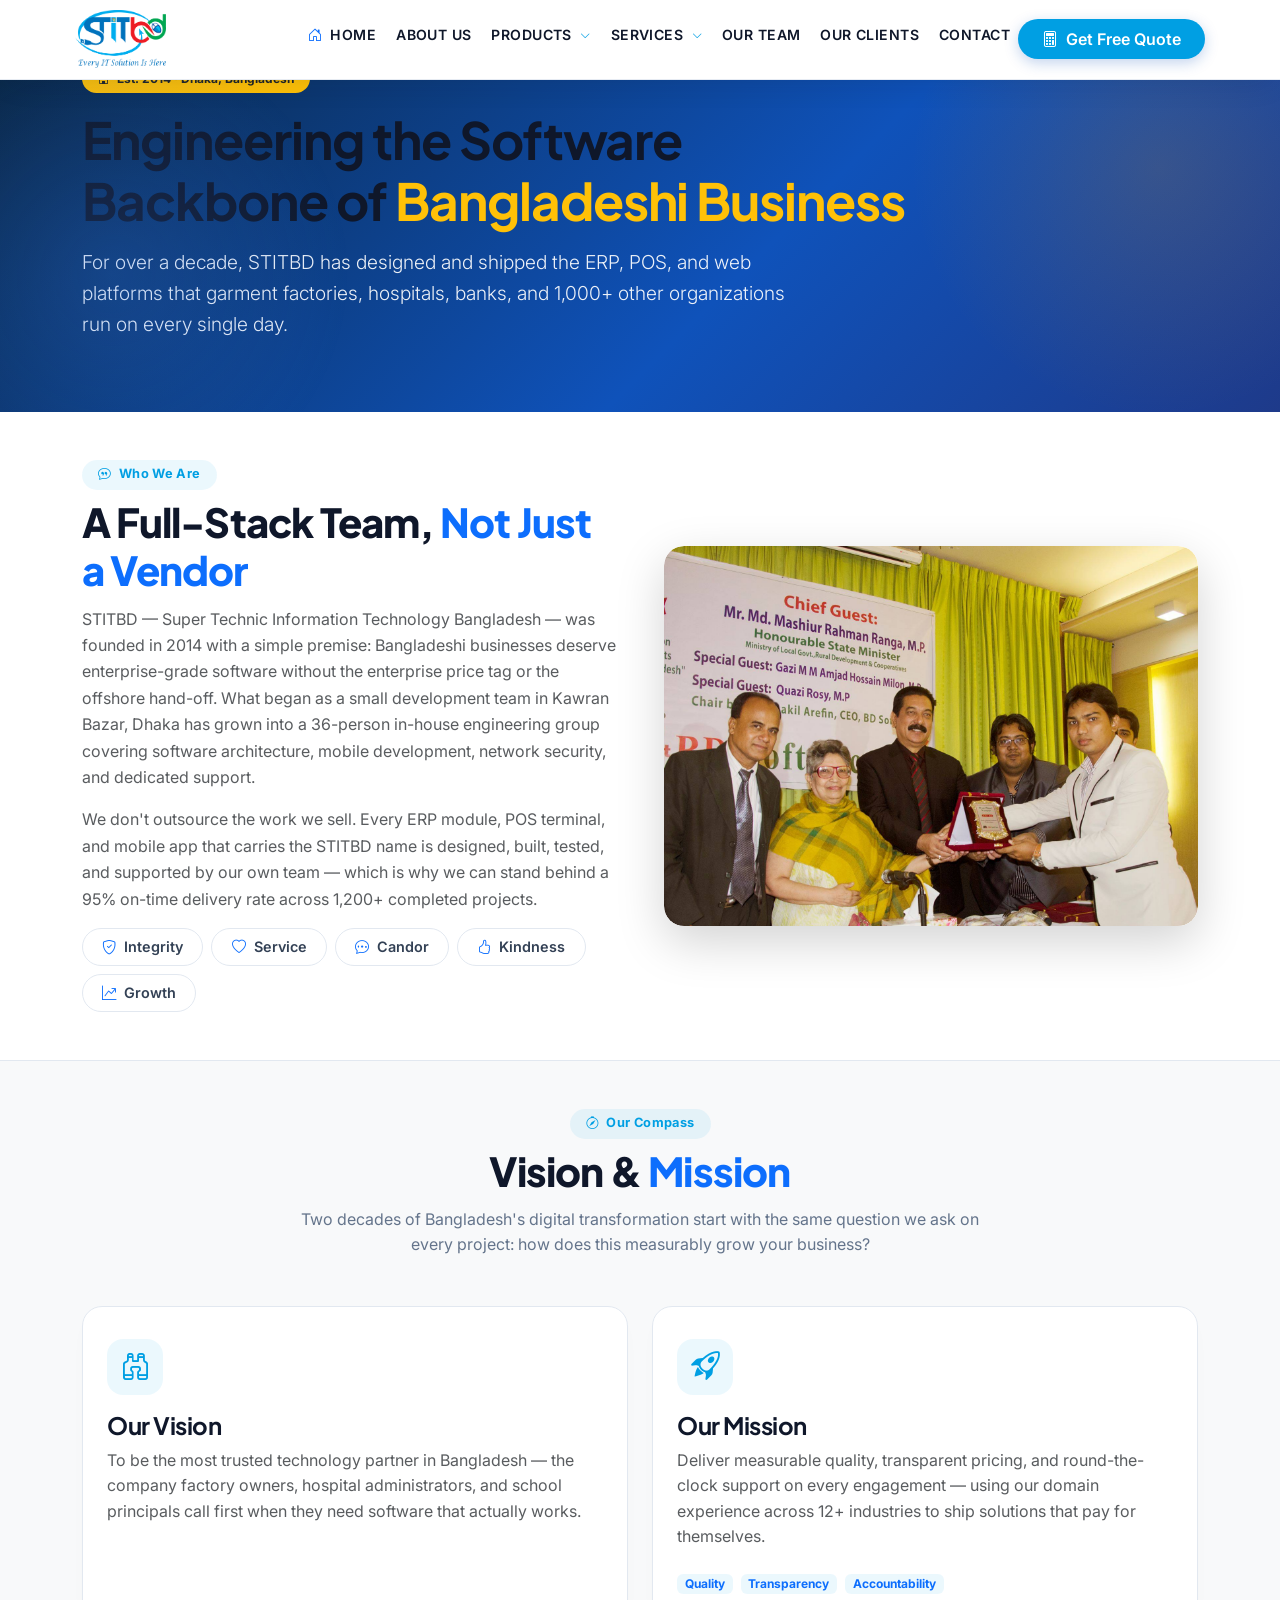
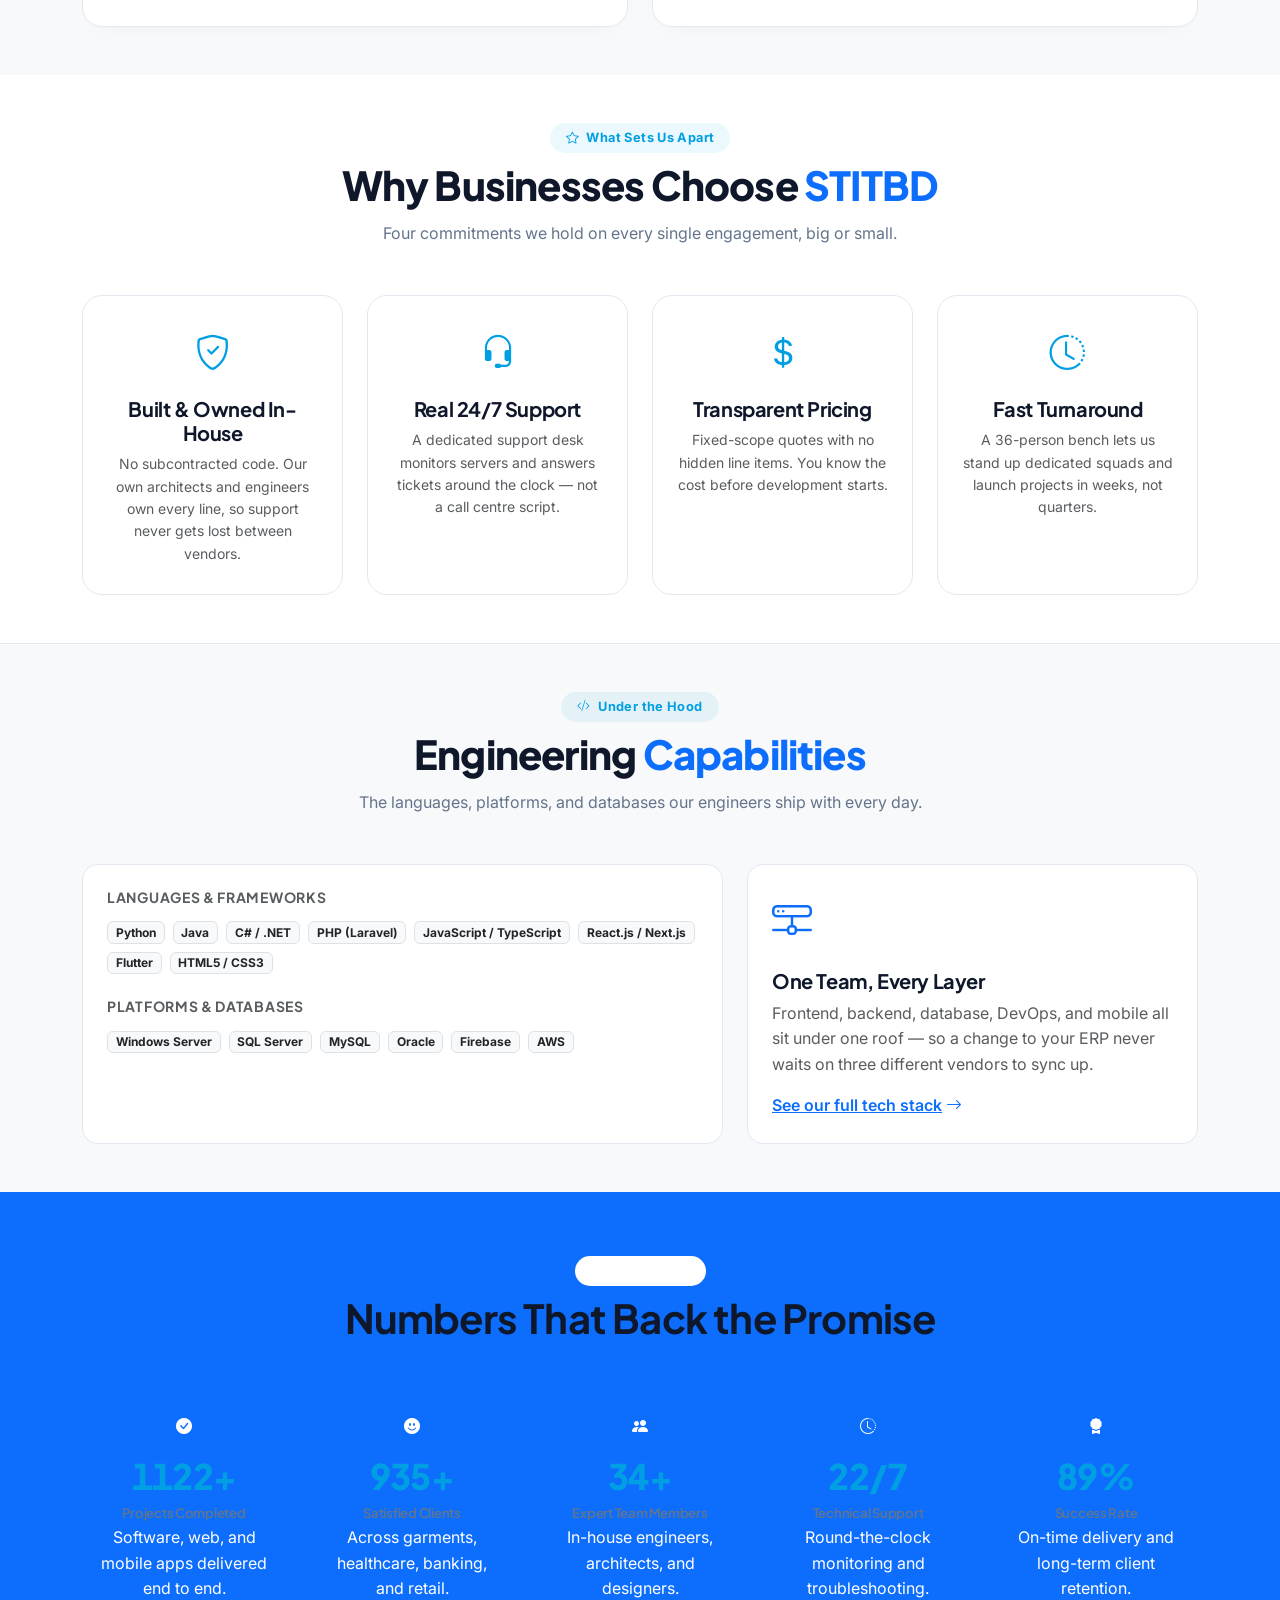
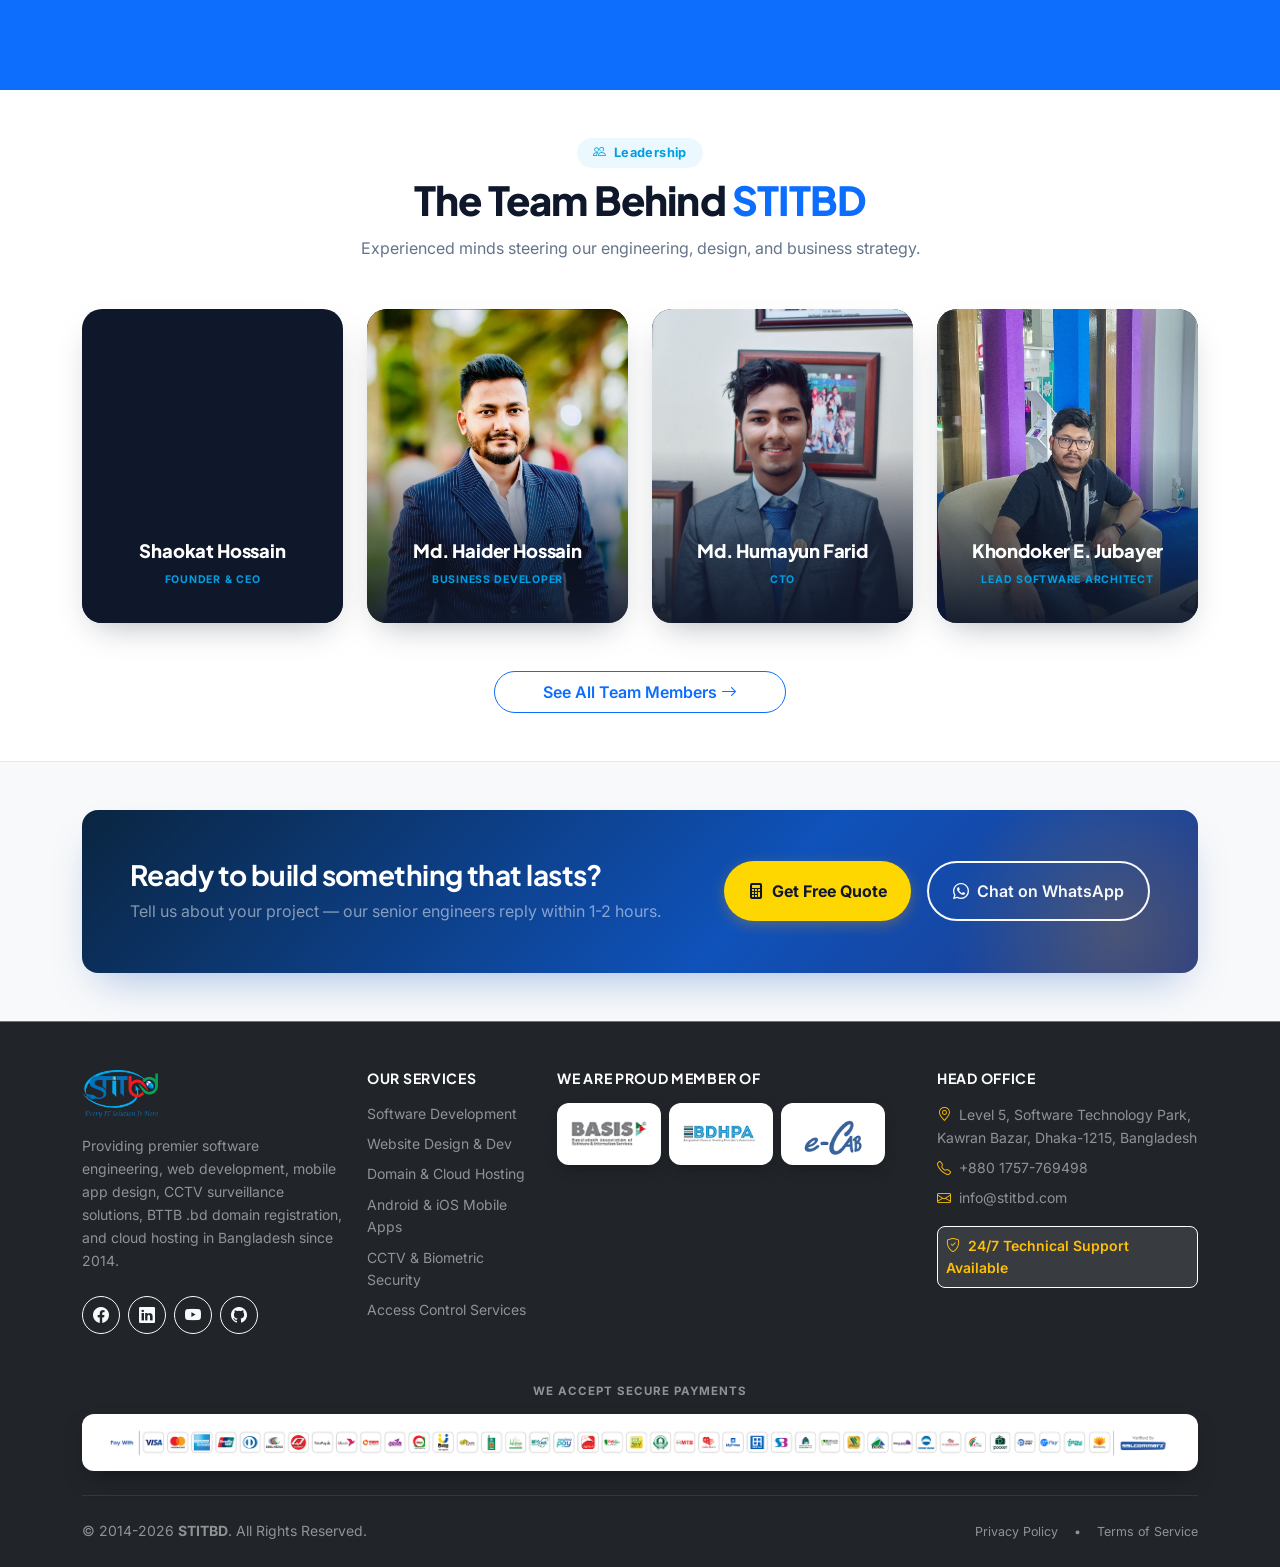
==== commit 00722fad: "home screen update" ====
--- a/about.html
+++ b/about.html
@@ -88,6 +88,7 @@
     </noscript>
 
 
+
     <!-- =====================================================
      NAVBAR
      ====================================================== -->
@@ -119,9 +120,9 @@
                         <a class="nav-link text-dark fw-semibold px-2 dropdown-toggle" href="products.html"
                             role="button" aria-expanded="false">Products <i
                                 class="bi bi-chevron-down dropdown-caret-icon" data-dropdown-caret></i></a>
-                        <ul class="dropdown-menu shadow-lg border-0 rounded-3 p-2 dropdown-menu-scroll"
+                        <div class="dropdown-menu shadow-lg border-0 rounded-4 p-0 dropdown-mega-products"
                             id="productsDropdownMenu">
-                        </ul>
+                        </div>
                     </li>
 
                     <li class="nav-item dropdown">
@@ -133,6 +134,8 @@
                                     Development</a></li>
                             <li><a class="dropdown-item rounded-2" href="web-development.html">Website Design
                                     & Development</a></li>
+                            <li><a class="dropdown-item rounded-2" href="ecommerce-development.html">e-Commerce
+                                    Development</a></li>
                             <li><a class="dropdown-item rounded-2" href="domain-hosting.html">Domain
                                     Registration & Hosting</a></li>
                             <li><a class="dropdown-item rounded-2" href="mobile-app-development.html">Android & iOS
@@ -159,8 +162,7 @@
                 </ul>
 
                 <div class="ms-xxl-3 d-flex align-items-center gap-2">
-                    <a href="#" target="_blank" rel="noreferrer" data-wa-link
-                        class="btn btn-outline-success d-none d-xxl-flex align-items-center gap-1 rounded-pill px-3 py-2 fw-semibold btn-sm">
+                    <a href="#" target="_blank" rel="noreferrer" data-wa-link class="btn-nav-whatsapp">
                         <i class="bi bi-whatsapp"></i> 24/7 Chat
                     </a>
                     <button type="button"
@@ -225,6 +227,9 @@
                             </li>
                             <li data-bs-dismiss="offcanvas"><a class="text-dark text-decoration-none"
                                     href="web-development.html">Website Design &
+                                    Development</a></li>
+                            <li data-bs-dismiss="offcanvas"><a class="text-dark text-decoration-none"
+                                    href="ecommerce-development.html">e-Commerce
                                     Development</a></li>
                             <li data-bs-dismiss="offcanvas"><a class="text-dark text-decoration-none"
                                     href="domain-hosting.html">Domain
@@ -251,6 +256,7 @@
 
                 <li class="nav-item" data-bs-dismiss="offcanvas"><a class="nav-link fs-5 fw-semibold text-dark"
                         href="team.html"><i class="bi bi-people me-2 text-primary"></i> Our Team</a></li>
+
                 <li class="nav-item" data-bs-dismiss="offcanvas"><a class="nav-link fs-5 fw-semibold text-dark"
                         href="clients.html"><i class="bi bi-people me-2 text-primary"></i> Clients</a></li>
 
--- a/css/styles.css
+++ b/css/styles.css
@@ -517,6 +517,127 @@
   overflow-y: auto;
 }
 
+/* Products Mega Menu */
+.dropdown-mega-products {
+  width: 80%;
+  padding: 1.5rem 1.75rem 0.5rem !important;
+  position: fixed !important;
+  top: var(--navbar-height, 84px) !important;
+  left: 50% !important;
+  right: auto !important;
+  margin: 0 !important;
+  translate: -50% 0;
+}
+
+.mega-products-grid {
+  display: grid;
+  grid-template-columns: repeat(5, 1fr);
+  gap: 0.5rem 1.5rem;
+}
+
+.mega-products-col-title {
+  display: block;
+  font-size: 0.68rem;
+  font-weight: 800;
+  letter-spacing: 0.05em;
+  text-transform: uppercase;
+  color: var(--primary);
+  margin-bottom: 0.5rem;
+  padding-bottom: 0.4rem;
+  border-bottom: 1px solid var(--border-color);
+}
+
+.mega-products-item {
+  display: flex;
+  align-items: center;
+  gap: 0.5rem;
+  padding: 0.4rem 0.3rem;
+  border-radius: 8px;
+  color: var(--text-main);
+  text-decoration: none;
+  font-size: 0.78rem;
+  line-height: 1.3;
+  white-space: nowrap;
+  overflow: hidden;
+  text-overflow: ellipsis;
+  transition: background 0.15s ease, color 0.15s ease, transform 0.15s ease;
+}
+
+.mega-products-item i {
+  color: var(--primary);
+  font-size: 0.95rem;
+  flex-shrink: 0;
+}
+
+.mega-products-item:hover {
+  background: var(--primary-light);
+  color: var(--primary);
+  transform: translateX(2px);
+}
+
+.mega-products-footer {
+  border-top: 1px solid var(--border-color);
+  margin-top: 1rem;
+  padding: 0.75rem 0;
+  text-align: right;
+}
+
+.mega-products-viewall {
+  font-size: 0.85rem;
+  font-weight: 700;
+  color: var(--secondary-dark);
+  text-decoration: none;
+}
+
+.mega-products-viewall:hover {
+  color: var(--secondary);
+}
+
+@media (max-width: 1199.98px) {
+  .dropdown-mega-products {
+    width: 640px;
+  }
+
+  .mega-products-grid {
+    grid-template-columns: repeat(3, 1fr);
+  }
+}
+
+/* WhatsApp nav link — de-emphasized vs primary CTA */
+.btn-nav-whatsapp {
+  display: none;
+  align-items: center;
+  gap: 0.4rem;
+  color: var(--secondary-dark);
+  font-weight: 600;
+  font-size: 0.85rem;
+  text-decoration: none;
+  padding: 0.35rem 1rem;
+  border-radius: 50px;
+  border: 1px solid var(--secondary);
+  transition: background 0.2s ease, color 0.2s ease;
+}
+
+.btn-nav-whatsapp i {
+  font-size: 1rem;
+  color: var(--secondary);
+}
+
+.btn-nav-whatsapp:hover,
+.btn-nav-whatsapp:hover i {
+  color: var(--white);
+}
+
+.btn-nav-whatsapp:hover {
+  background: var(--secondary-dark);
+}
+
+@media (min-width: 1400px) {
+  .btn-nav-whatsapp {
+    display: inline-flex;
+  }
+}
+
 .dropdown-item {
   font-size: 0.9rem;
   padding: 0.5rem 0.9rem;
@@ -823,8 +944,8 @@
     height: 25svh !important;
     display: flex;
     align-items: center;
-    padding-top: 0.6rem !important;
-    padding-bottom: 0.6rem !important;
+    padding-top: 1.5rem !important;
+    padding-bottom: 1.5rem !important;
     overflow: hidden;
   }
 
@@ -834,13 +955,19 @@
   }
 
   .hero-gradient-bg h1.display-4 {
-    font-size: 0.95rem !important;
-    line-height: 1.15 !important;
-    margin-bottom: 0.35rem !important;
+    font-size: 1.7rem !important;
+    line-height: 1.25 !important;
+    margin-bottom: 0.6rem !important;
   }
 
   .hero-gradient-bg .lead {
-    display: none !important;
+    display: -webkit-box !important;
+    font-size: 0.85rem !important;
+    line-height: 1.5 !important;
+    -webkit-line-clamp: 2;
+    -webkit-box-orient: vertical;
+    overflow: hidden;
+    margin-bottom: 1rem !important;
   }
 
   .hero-gradient-bg .d-inline-flex.rounded-pill {
@@ -858,12 +985,16 @@
   }
 
   .hero-gradient-bg .btn-lg {
-    font-size: 0.62rem !important;
-    padding: 0.4rem 0.7rem !important;
+    font-size: 0.85rem !important;
+    padding: 0.75rem 1.5rem !important;
   }
 
   .hero-gradient-bg .btn-lg i {
-    font-size: 0.72rem !important;
+    font-size: 0.95rem !important;
+  }
+
+  .hero-cta-row {
+    gap: 0.75rem !important;
   }
 
   .hero-gradient-bg .col-lg-7>.d-flex.flex-column.flex-sm-row {
@@ -1014,6 +1145,16 @@
   transform: translateY(-6px);
   box-shadow: 0 20px 40px -15px rgba(15, 82, 186, 0.12);
   border-color: rgba(15, 82, 186, 0.3);
+}
+
+/* Featured "Core Specialty" service card */
+.svc-card-featured {
+  border: 2px solid var(--primary) !important;
+  box-shadow: 0 16px 36px -16px rgba(0, 159, 227, 0.35);
+}
+
+.svc-card-featured:hover {
+  box-shadow: 0 24px 48px -16px rgba(0, 159, 227, 0.45) !important;
 }
 
 .hover-gold-glow:hover {
@@ -1104,6 +1245,25 @@
   align-items: center;
   justify-content: center;
   flex-shrink: 0;
+  transition: transform 0.35s cubic-bezier(0.16, 1, 0.3, 1);
+}
+
+.about-stat-card {
+  transition: transform 0.3s cubic-bezier(0.16, 1, 0.3, 1),
+    box-shadow 0.3s ease,
+    border-color 0.3s ease,
+    background-color 0.3s ease;
+}
+
+.about-stat-card:hover {
+  transform: translateY(-5px);
+  background-color: #ffffff !important;
+  border-color: rgba(0, 159, 227, 0.3) !important;
+  box-shadow: 0 16px 32px -16px rgba(0, 159, 227, 0.25);
+}
+
+.about-stat-card:hover .about-stat-icon {
+  transform: scale(1.1) rotate(-4deg);
 }
 
 @media (max-width: 767.98px) {
@@ -1415,35 +1575,29 @@
 /* Mobile */
 @media (max-width: 767.98px) {
   .stats-brand-panel {
-    flex: 1 1 100%;
-    min-height: 90px;
-    padding: 1rem;
-  }
-
-  .stats-brand-logo {
-    max-width: 120px;
+    display: none !important;
   }
 
   .stats-achieve-panel {
     flex: 1 1 100%;
     min-height: auto;
-    padding: 1.25rem 1.25rem 1.5rem;
+    padding: 1rem 1rem 1.25rem;
     text-align: center;
     align-items: center;
   }
 
   .stats-achieve-title {
-    font-size: 1.35rem;
+    font-size: 1.2rem;
   }
 
   .stats-achieve-sub {
-    font-size: 0.78rem;
+    font-size: 0.72rem;
   }
 
   .stat-card {
     flex: 1 1 50%;
     min-width: 50%;
-    padding: 1.15rem 0.6rem;
+    padding: 0.75rem 0.4rem;
   }
 
   .stat-card:nth-child(3n+1) {
@@ -1455,38 +1609,34 @@
   }
 
   .stat-card-value {
-    font-size: 1.55rem;
+    font-size: 1.3rem;
   }
 
   .stat-card-label {
-    font-size: 0.72rem;
+    font-size: 0.62rem;
   }
 }
 
 /* Small mobile */
 @media (max-width: 480px) {
-  .stats-brand-logo {
-    max-width: 100px;
-  }
-
   .stats-achieve-title {
-    font-size: 1.15rem;
+    font-size: 1.05rem;
   }
 
   .stats-achieve-sub {
-    font-size: 0.72rem;
+    font-size: 0.66rem;
   }
 
   .stat-card {
-    padding: 0.95rem 0.5rem;
+    padding: 0.55rem 0.3rem;
   }
 
   .stat-card-value {
-    font-size: 1.3rem;
+    font-size: 1.1rem;
   }
 
   .stat-card-label {
-    font-size: 0.66rem;
+    font-size: 0.56rem;
   }
 }
 
@@ -2335,8 +2485,8 @@
    -------------------------------------------------------------------------- */
 @media (max-width: 767.98px) {
   #domainPricingGrid.row.g-3 {
-    --bs-gutter-x: 0.6rem;
-    --bs-gutter-y: 0.6rem;
+    --bs-gutter-x: 0.3rem;
+    --bs-gutter-y: 0.3rem;
   }
 
   #domainPricingGrid>[class*="col-"] {
@@ -2346,55 +2496,68 @@
   }
 
   .domain-pricing-card {
-    padding: 0.4rem 0.45rem !important;
+    padding: 0.2rem 0.22rem !important;
+    border-radius: 9px !important;
+    line-height: 1.1 !important;
   }
 
   .domain-pricing-card .badge {
-    font-size: 0.55rem !important;
-    padding: 0.18rem 0.4rem !important;
-    margin-bottom: 0.4rem !important;
+    font-size: 0.42rem !important;
+    padding: 0.1rem 0.26rem !important;
+    margin-bottom: 0.18rem !important;
+    line-height: 1 !important;
   }
 
   .domain-pricing-card h5 {
-    font-size: 0.8rem !important;
-    margin-bottom: 0.15rem !important;
+    font-size: 0.66rem !important;
+    margin-bottom: 0.05rem !important;
+    line-height: 1.1 !important;
   }
 
   .domain-pricing-card .fs-5 {
-    font-size: 0.72rem !important;
+    font-size: 0.58rem !important;
+    line-height: 1.1 !important;
   }
 
   .domain-pricing-card .extra-small {
-    font-size: 0.55rem !important;
+    font-size: 0.42rem !important;
+    line-height: 1 !important;
   }
 }
 
 @media (max-width: 480px) {
   #domainPricingGrid.row.g-3 {
-    --bs-gutter-x: 0.4rem;
-    --bs-gutter-y: 0.4rem;
+    --bs-gutter-x: 0.2rem;
+    --bs-gutter-y: 0.2rem;
   }
 
   .domain-pricing-card {
-    padding: 0.3rem 0.35rem !important;
-    border-radius: 10px !important;
+    padding: 0.15rem 0.15rem !important;
+    border-radius: 8px !important;
+    line-height: 1.05 !important;
   }
 
   .domain-pricing-card .badge {
+    font-size: 0.36rem !important;
+    padding: 0.06rem 0.22rem !important;
+    margin-bottom: 0.14rem !important;
+    line-height: 1 !important;
+  }
+
+  .domain-pricing-card h5 {
+    font-size: 0.56rem !important;
+    margin-bottom: 0.04rem !important;
+    line-height: 1.05 !important;
+  }
+
+  .domain-pricing-card .fs-5 {
     font-size: 0.5rem !important;
-    padding: 0.1rem 0.35rem !important;
-  }
-
-  .domain-pricing-card h5 {
-    font-size: 0.72rem !important;
-  }
-
-  .domain-pricing-card .fs-5 {
-    font-size: 0.66rem !important;
+    line-height: 1.05 !important;
   }
 
   .domain-pricing-card .extra-small {
-    font-size: 0.5rem !important;
+    font-size: 0.36rem !important;
+    line-height: 1 !important;
   }
 }
 
@@ -2525,9 +2688,8 @@
   z-index: 2;
 }
 
-
 .svc-card-body {
-  padding-top: 2rem !important;
+  padding-top: 2.5rem !important;
 }
 
 @media (max-width: 991.98px) {
@@ -2565,17 +2727,6 @@
     padding-top: 1.75rem !important;
   }
 
-  #servicesGrid .svc-card-icon {
-    width: 42px !important;
-    height: 42px !important;
-    left: 0.85rem !important;
-    bottom: -18px !important;
-  }
-
-  #servicesGrid .svc-card-icon i {
-    font-size: 1.15rem !important;
-  }
-
   #servicesGrid .badge-gold {
     font-size: 0.62rem !important;
     padding: 0.25rem 0.6rem !important;
@@ -2638,17 +2789,6 @@
     padding: 0.85rem !important;
     padding-top: 1.5rem !important;
     border-radius: 12px !important;
-  }
-
-  #servicesGrid .svc-card-icon {
-    width: 38px !important;
-    height: 38px !important;
-    left: 0.7rem !important;
-    bottom: -16px !important;
-  }
-
-  #servicesGrid .svc-card-icon i {
-    font-size: 1rem !important;
   }
 
   #servicesGrid h4.fs-5 {
@@ -2963,24 +3103,30 @@
     --bs-gutter-y: 0.4rem;
   }
 
+  #techStackGrid>[class*="col-"] {
+    flex: 0 0 auto;
+    width: 33.333% !important;
+    max-width: 33.333% !important;
+  }
+
   #techStackGrid .tech-card {
-    min-height: 74px;
-    padding: 0.45rem !important;
-    border-radius: 10px;
+    min-height: 64px;
+    padding: 0.35rem 0.25rem !important;
+    border-radius: 9px;
     cursor: default;
   }
 
   #techStackGrid .tech-icon {
-    margin-bottom: 0.3rem !important;
+    margin-bottom: 0.2rem !important;
   }
 
   #techStackGrid .tech-icon i {
-    font-size: 1.5rem !important;
+    font-size: 1.2rem !important;
   }
 
   #techStackGrid .tech-name {
-    font-size: 0.58rem !important;
-    line-height: 1.15;
+    font-size: 0.52rem !important;
+    line-height: 1.1;
   }
 
   /* Hover-reveal description is desktop-only; hide entirely on mobile */
@@ -3022,22 +3168,27 @@
   }
 
   #techStackGrid {
-    --bs-gutter-x: 0.3rem;
-    --bs-gutter-y: 0.3rem;
+    --bs-gutter-x: 0.25rem;
+    --bs-gutter-y: 0.25rem;
+  }
+
+  #techStackGrid>[class*="col-"] {
+    width: 33.333% !important;
+    max-width: 33.333% !important;
   }
 
   #techStackGrid .tech-card {
-    min-height: 66px;
-    padding: 0.35rem !important;
+    min-height: 56px;
+    padding: 0.28rem 0.2rem !important;
     border-radius: 8px;
   }
 
   #techStackGrid .tech-icon i {
-    font-size: 1.3rem !important;
+    font-size: 1.05rem !important;
   }
 
   #techStackGrid .tech-name {
-    font-size: 0.54rem !important;
+    font-size: 0.48rem !important;
   }
 }
 
@@ -3753,8 +3904,70 @@
 /* --------------------------------------------------------------------------
    Proven Approach Section — icon cards + CTA pill button
    -------------------------------------------------------------------------- */
+.proven-steps-track {
+  display: grid;
+  grid-template-columns: repeat(3, 1fr);
+  gap: 2rem;
+  position: relative;
+  max-width: 1000px;
+  margin: 0 auto;
+}
+
+@media (min-width: 768px) {
+  .proven-steps-track::before {
+    content: '';
+    position: absolute;
+    top: 32px;
+    left: calc(16.66% + 32px);
+    right: calc(16.66% + 32px);
+    height: 2px;
+    background-image: linear-gradient(90deg, var(--primary) 0 8px, transparent 8px 16px);
+    background-size: 16px 2px;
+    background-repeat: repeat-x;
+    z-index: 0;
+  }
+}
+
+.proven-step {
+  position: relative;
+  z-index: 1;
+}
+
+.proven-step-number {
+  position: absolute;
+  top: -14px;
+  left: 50%;
+  transform: translateX(-50%);
+  width: 30px;
+  height: 30px;
+  border-radius: 50%;
+  background: var(--dark);
+  color: #ffffff;
+  font-size: 0.72rem;
+  font-weight: 800;
+  font-family: var(--font-heading);
+  display: flex;
+  align-items: center;
+  justify-content: center;
+  z-index: 2;
+  box-shadow: 0 4px 10px -2px rgba(15, 23, 42, 0.4);
+}
+
 .proven-card {
   border-radius: 18px;
+  padding-top: 1.75rem !important;
+}
+
+.proven-card-header {
+  display: flex;
+  flex-direction: column;
+  align-items: center;
+  gap: 0;
+  margin-bottom: 0.75rem;
+}
+
+.proven-card-header h5 {
+  margin-top: 0.75rem;
 }
 
 .proven-icon {
@@ -3766,6 +3979,7 @@
   display: flex;
   align-items: center;
   justify-content: center;
+  flex-shrink: 0;
   transition: transform 0.35s cubic-bezier(0.16, 1, 0.3, 1), background 0.35s ease, color 0.35s ease;
 }
 
@@ -3818,13 +4032,13 @@
 
 /* Tablet */
 @media (max-width: 991.98px) {
-  #provenApproachGrid {
-    --bs-gutter-x: 1rem;
-    --bs-gutter-y: 1rem;
+  .proven-steps-track {
+    gap: 1rem;
   }
 
   .proven-card {
     padding: 1.5rem !important;
+    padding-top: 1.75rem !important;
   }
 }
 
@@ -3849,32 +4063,61 @@
     line-height: 1.5;
   }
 
-  #provenApproachGrid {
-    --bs-gutter-x: 0.75rem;
-    --bs-gutter-y: 0.75rem;
+  .proven-steps-track {
+    grid-template-columns: 1fr !important;
+    gap: 0.85rem;
+  }
+
+  .proven-steps-track::before {
+    display: none !important;
+    content: none !important;
+  }
+
+  .proven-step-number {
+    top: -10px !important;
+    left: 50% !important;
+    transform: translateX(-50%) !important;
+    width: 26px;
+    height: 26px;
+    font-size: 0.66rem;
   }
 
   .proven-card {
-    padding: 1.1rem !important;
-    border-radius: 14px;
+    padding: 0.75rem 0.9rem !important;
+    padding-top: 1.5rem !important;
+    border-radius: 12px;
+    text-align: center !important;
+  }
+
+  .proven-card-header {
+    flex-direction: row;
+    justify-content: center;
+    align-items: center;
+    gap: 0.6rem;
+    margin-bottom: 0.35rem;
   }
 
   .proven-icon {
-    width: 48px;
-    height: 48px;
+    width: 38px;
+    height: 38px;
   }
 
   .proven-icon i {
-    font-size: 1.25rem;
+    font-size: 1.05rem;
+  }
+
+  .proven-card-header h5 {
+    margin-top: 0;
   }
 
   .proven-card h5 {
-    font-size: 0.9rem !important;
-    margin-bottom: 0.35rem !important;
+    font-size: 0.85rem !important;
+    margin-bottom: 0 !important;
   }
 
   .proven-card p.small {
-    font-size: 0.76rem !important;
+    font-size: 0.72rem !important;
+    margin-left: 0;
   }
 
   .btn-proven-cta {
@@ -3896,16 +4139,30 @@
   }
 
   .proven-card {
-    padding: 0.9rem !important;
+    padding: 0.6rem 0.75rem !important;
   }
 
   .proven-icon {
-    width: 42px;
-    height: 42px;
+    width: 32px;
+    height: 32px;
   }
 
   .proven-icon i {
-    font-size: 1.1rem;
+    font-size: 0.92rem;
+  }
+
+  .proven-card-header {
+    gap: 0.5rem;
+    justify-content: center;
+  }
+
+  .proven-card h5 {
+    font-size: 0.78rem !important;
+  }
+
+  .proven-card p.small {
+    font-size: 0.68rem !important;
+    margin-left: 0;
   }
 }
 
@@ -4153,6 +4410,10 @@
 /* --------------------------------------------------------------------------
    How We Move Your Business Forward — asymmetric photo collage
    -------------------------------------------------------------------------- */
+.hwm-collage-wrap {
+  position: relative;
+}
+
 .hwm-collage {
   display: grid;
   grid-template-columns: 1fr 1fr;
@@ -4161,6 +4422,56 @@
   height: 420px;
 }
 
+.hwm-floating-badge {
+  position: absolute;
+  left: -1.25rem;
+  bottom: 1.5rem;
+  z-index: 3;
+  display: flex;
+  align-items: center;
+  gap: 0.75rem;
+  background: rgba(255, 255, 255, 0.30);
+  backdrop-filter: blur(10px);
+  -webkit-backdrop-filter: blur(10px);
+  border: 1px solid rgba(255, 255, 255, 0.6);
+  border-radius: 16px;
+  padding: 0.5rem 1rem;
+  box-shadow: 0 18px 36px -14px rgba(15, 23, 42, 0.35);
+  transition: transform 0.3s cubic-bezier(0.16, 1, 0.3, 1);
+}
+
+.hwm-floating-badge:hover {
+  transform: translateY(-4px);
+}
+
+.hwm-floating-badge-icon {
+  width: 42px;
+  height: 42px;
+  border-radius: 12px;
+  background: var(--primary);
+  color: #ffffff;
+  display: flex;
+  align-items: center;
+  justify-content: center;
+  font-size: 1.15rem;
+  flex-shrink: 0;
+  box-shadow: 0 8px 18px -6px rgba(0, 159, 227, 0.5);
+}
+
+.hwm-floating-badge-value {
+  font-family: var(--font-heading);
+  font-weight: 800;
+  font-size: 1.15rem;
+  color: var(--dark);
+  line-height: 1.15;
+}
+
+.hwm-floating-badge-label {
+  font-size: 0.68rem;
+  font-weight: 600;
+  color: var(--text-muted);
+}
+
 .hwm-img {
   border-radius: 18px;
   overflow: hidden;
@@ -4197,13 +4508,19 @@
 
 .hwm-feature {
   display: flex;
-  align-items: flex-start;
-  gap: 0.85rem;
+  flex-direction: column;
+  gap: 0.5rem;
   background: var(--body-bg);
   border: 1px solid var(--border-color);
   border-radius: 14px;
   padding: 1.1rem;
   transition: transform 0.3s ease, box-shadow 0.3s ease, border-color 0.3s ease;
+}
+
+.hwm-feature-header {
+  display: flex;
+  align-items: center;
+  gap: 0.85rem;
 }
 
 .hwm-feature:hover {
@@ -4223,6 +4540,13 @@
   justify-content: center;
   font-size: 1.25rem;
   flex-shrink: 0;
+  transition: transform 0.35s cubic-bezier(0.16, 1, 0.3, 1), background 0.35s ease, color 0.35s ease;
+}
+
+.hwm-feature:hover .hwm-feature-icon {
+  background: var(--primary);
+  color: #ffffff;
+  transform: scale(1.1) rotate(-4deg);
 }
 
 /* Tablet */
@@ -4239,6 +4563,29 @@
 
 /* Mobile */
 @media (max-width: 767.98px) {
+  .hwm-floating-badge {
+    left: 0.75rem;
+    bottom: 0.75rem;
+    padding: 0.6rem 0.85rem;
+    gap: 0.5rem;
+    border-radius: 12px;
+  }
+
+  .hwm-floating-badge-icon {
+    width: 34px;
+    height: 34px;
+    font-size: 0.95rem;
+    border-radius: 9px;
+  }
+
+  .hwm-floating-badge-value {
+    font-size: 0.92rem;
+  }
+
+  .hwm-floating-badge-label {
+    font-size: 0.58rem;
+  }
+
   #how-we-move h2.display-6 {
     font-size: 1.35rem !important;
     text-align: center;
@@ -4263,24 +4610,30 @@
   }
 
   .hwm-feature {
-    padding: 0.85rem;
+    padding: 0.6rem 0.75rem;
     border-radius: 12px;
-    gap: 0.65rem;
+    gap: 0.3rem;
+    text-align: center;
+  }
+
+  .hwm-feature-header {
+    justify-content: center;
+    gap: 0.5rem;
   }
 
   .hwm-feature-icon {
-    width: 38px;
-    height: 38px;
-    font-size: 1.05rem;
-    border-radius: 10px;
+    width: 34px;
+    height: 34px;
+    font-size: 0.95rem;
+    border-radius: 9px;
   }
 
   .hwm-feature h6 {
-    font-size: 0.85rem !important;
+    font-size: 0.8rem !important;
   }
 
   .hwm-feature p.extra-small {
-    font-size: 0.7rem !important;
+    font-size: 0.66rem !important;
   }
 }
 
@@ -4300,16 +4653,27 @@
   }
 
   .hwm-feature {
-    padding: 0.7rem;
-    flex-direction: column;
-    align-items: flex-start;
-    text-align: left;
+    padding: 0.5rem 0.6rem;
+    text-align: center;
+  }
+
+  .hwm-feature-header {
+    justify-content: center;
+    gap: 0.4rem;
   }
 
   .hwm-feature-icon {
-    width: 34px;
-    height: 34px;
-    font-size: 0.95rem;
+    width: 30px;
+    height: 30px;
+    font-size: 0.85rem;
+  }
+
+  .hwm-feature h6 {
+    font-size: 0.75rem !important;
+  }
+
+  .hwm-feature p.extra-small {
+    font-size: 0.62rem !important;
   }
 }
 
@@ -4367,6 +4731,18 @@
   flex-direction: column;
 }
 
+.why-card-header {
+  display: flex;
+  flex-direction: column;
+  align-items: flex-start;
+  gap: 0;
+  margin-bottom: 0.5rem;
+}
+
+.why-card-header h6 {
+  margin-top: 1rem;
+}
+
 .why-icon {
   width: 46px;
   height: 46px;
@@ -4377,7 +4753,7 @@
   align-items: center;
   justify-content: center;
   font-size: 1.25rem;
-  margin-bottom: 1rem;
+  flex-shrink: 0;
 }
 
 .why-card h6 {
@@ -4445,29 +4821,41 @@
   }
 
   .why-card {
-    padding: 1.15rem;
-    border-radius: 14px;
+    padding: 0.75rem 0.9rem;
+    border-radius: 12px;
+    text-align: center;
+  }
+
+  .why-card-header {
+    flex-direction: row;
+    justify-content: center;
+    align-items: center;
+    gap: 0.55rem;
+    margin-bottom: 0.35rem;
+  }
+
+  .why-card-header h6 {
+    margin-top: 0;
   }
 
   .why-icon {
-    width: 40px;
-    height: 40px;
-    font-size: 1.05rem;
-    border-radius: 10px;
-    margin-bottom: 0.75rem;
+    width: 34px;
+    height: 34px;
+    font-size: 0.95rem;
+    border-radius: 9px;
   }
 
   .why-card h6 {
-    font-size: 0.9rem !important;
+    font-size: 0.82rem !important;
   }
 
   .why-card p.small {
-    font-size: 0.78rem !important;
+    font-size: 0.72rem !important;
   }
 
   .why-dots {
-    height: 80px;
-    padding-top: 1rem;
+    height: 55px;
+    padding-top: 0.6rem;
   }
 }
 
@@ -4478,18 +4866,28 @@
   }
 
   .why-card {
-    padding: 1rem;
+    padding: 0.6rem 0.7rem;
+  }
+
+  .why-card-header {
+    gap: 0.4rem;
+  }
+
+  .why-icon {
+    width: 30px;
+    height: 30px;
+    font-size: 0.85rem;
   }
 
   .why-card h6 {
-    font-size: 0.85rem !important;
+    font-size: 0.76rem !important;
   }
 
   .why-card p.small {
-    font-size: 0.72rem !important;
+    font-size: 0.66rem !important;
   }
 
   .why-dots {
-    height: 65px;
+    height: 45px;
   }
 }
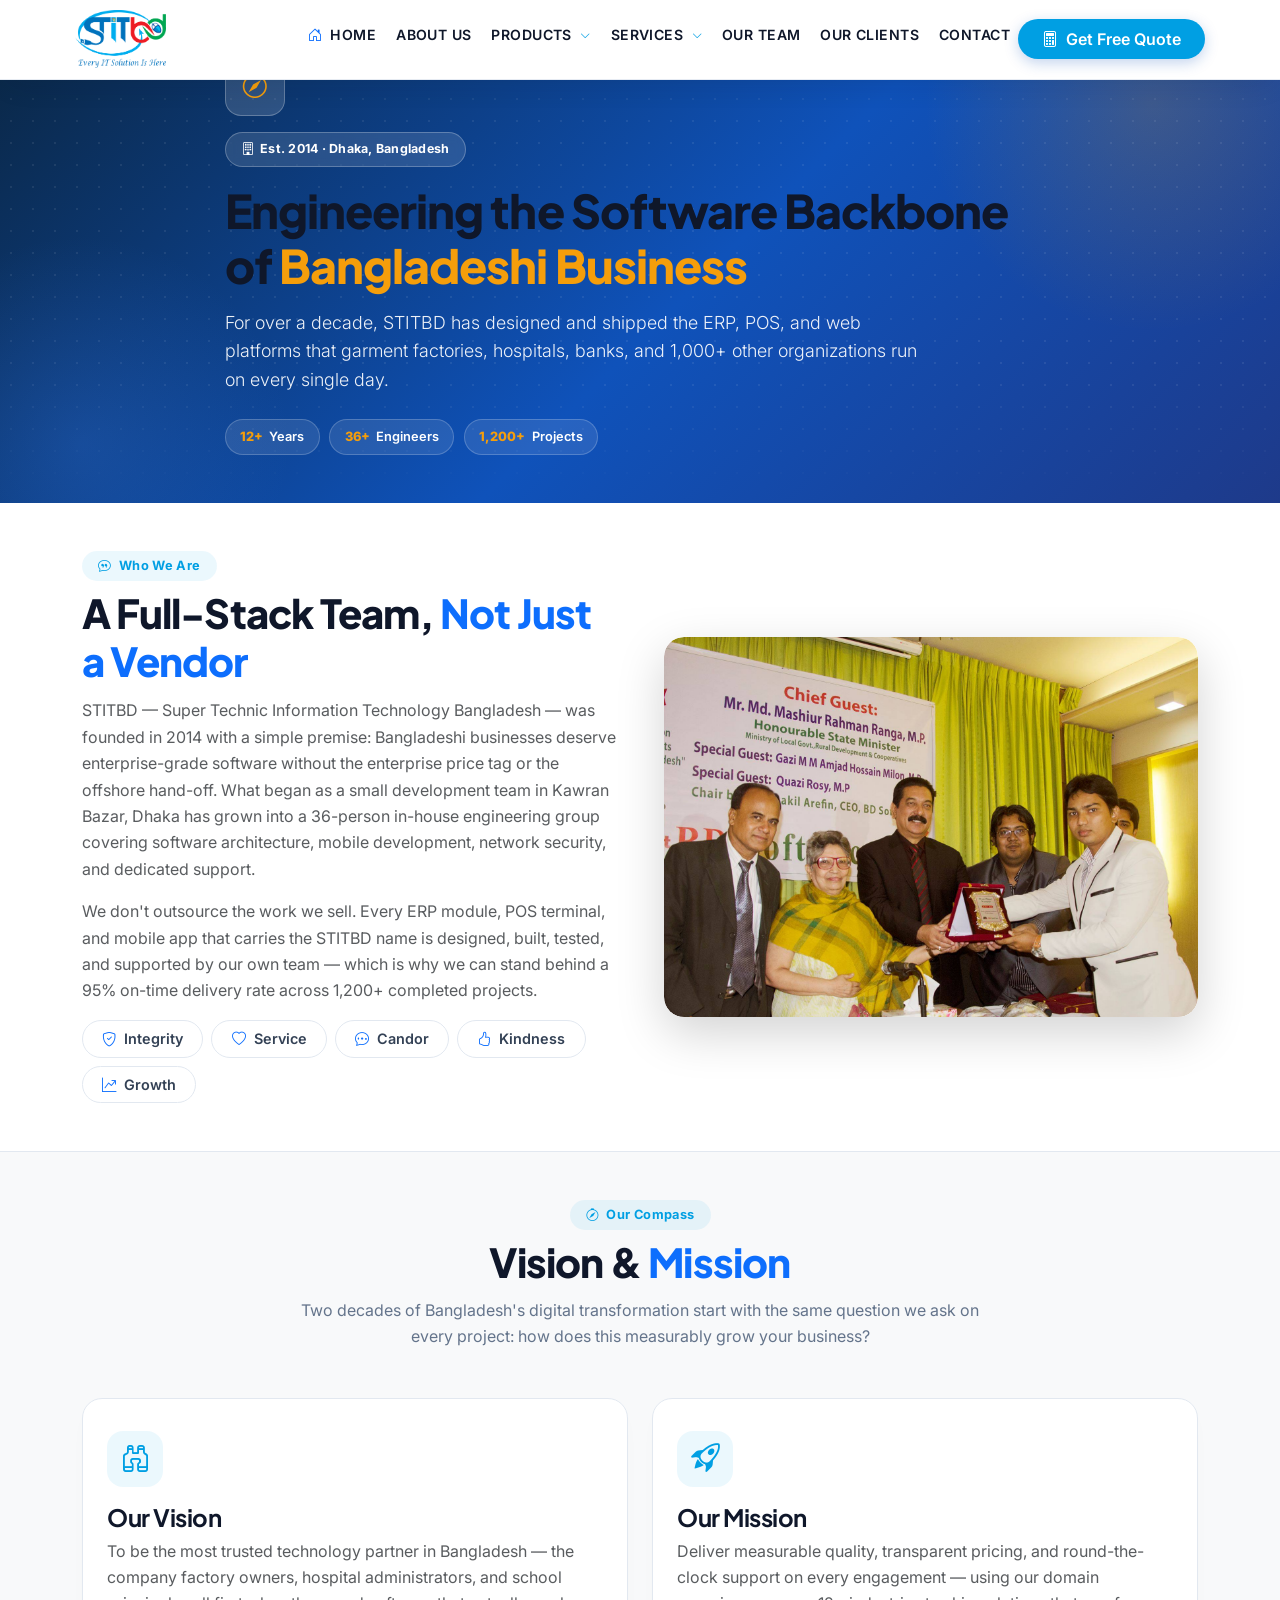
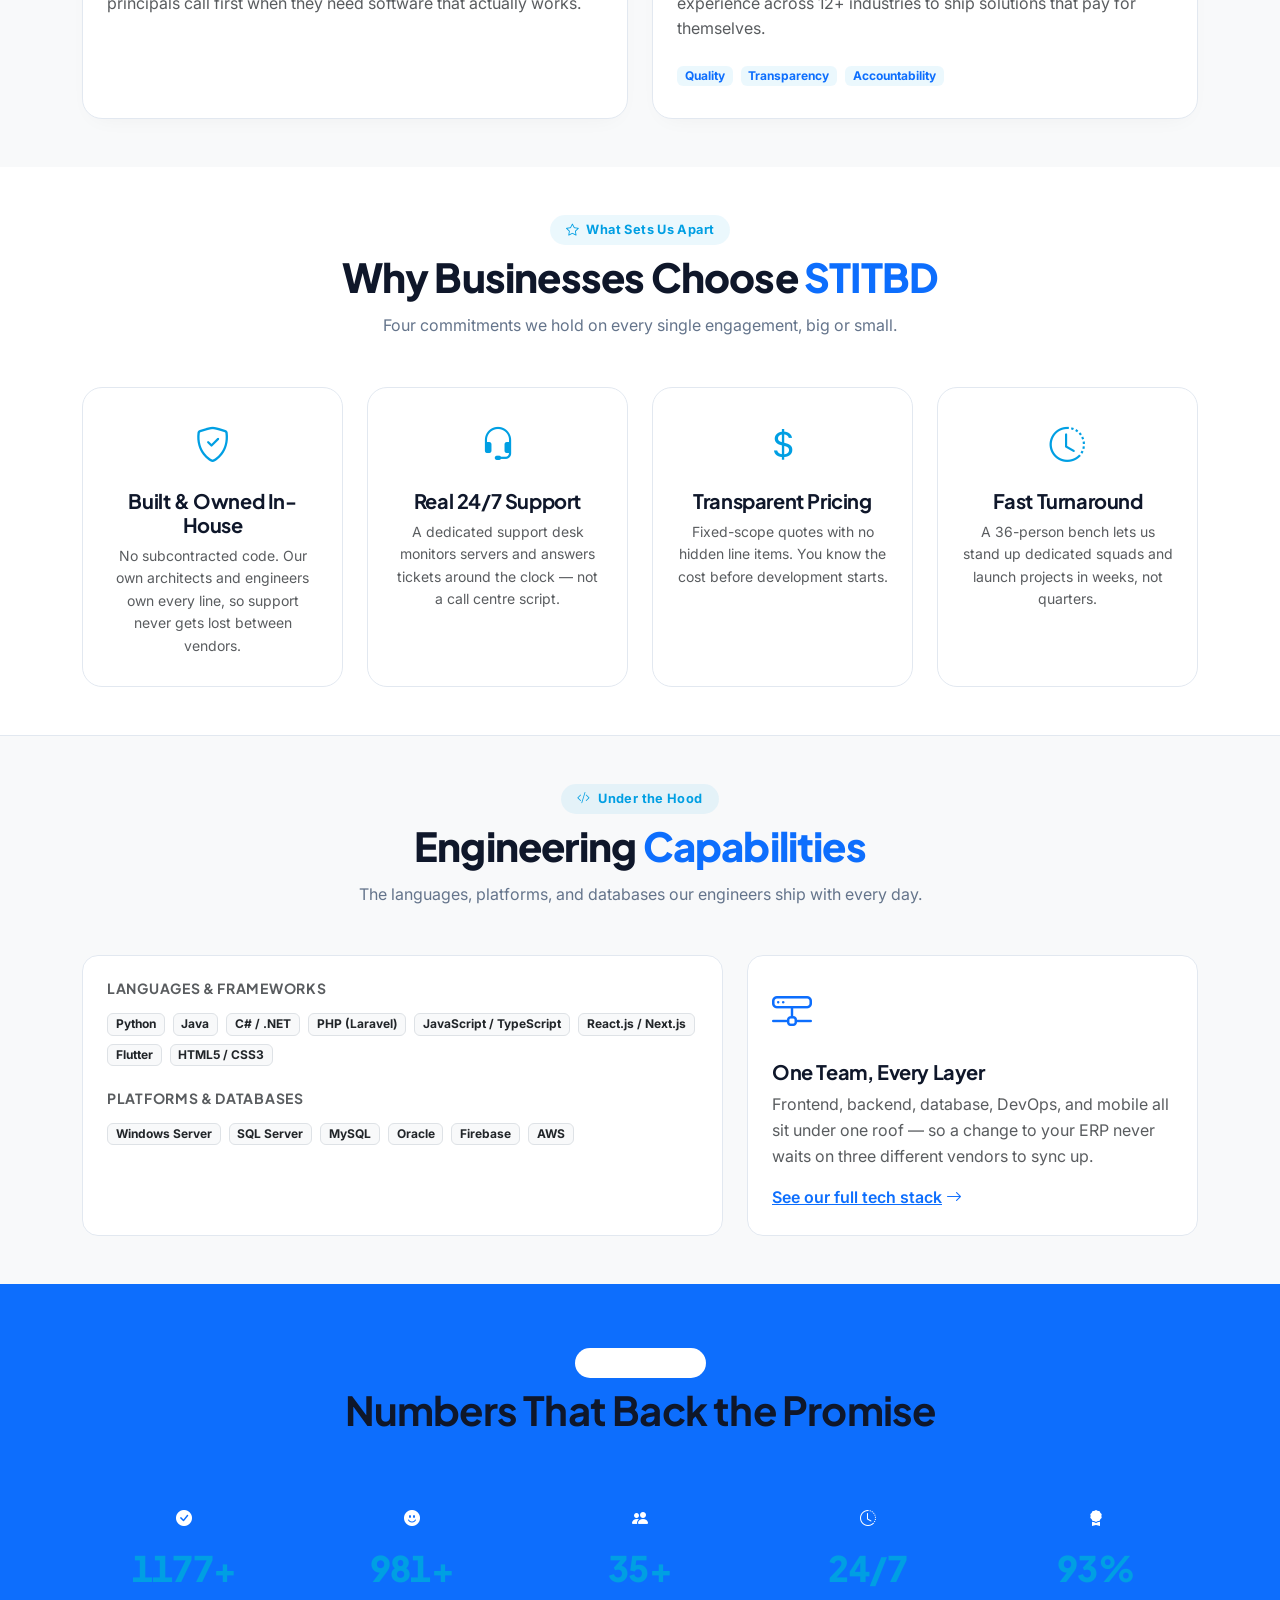
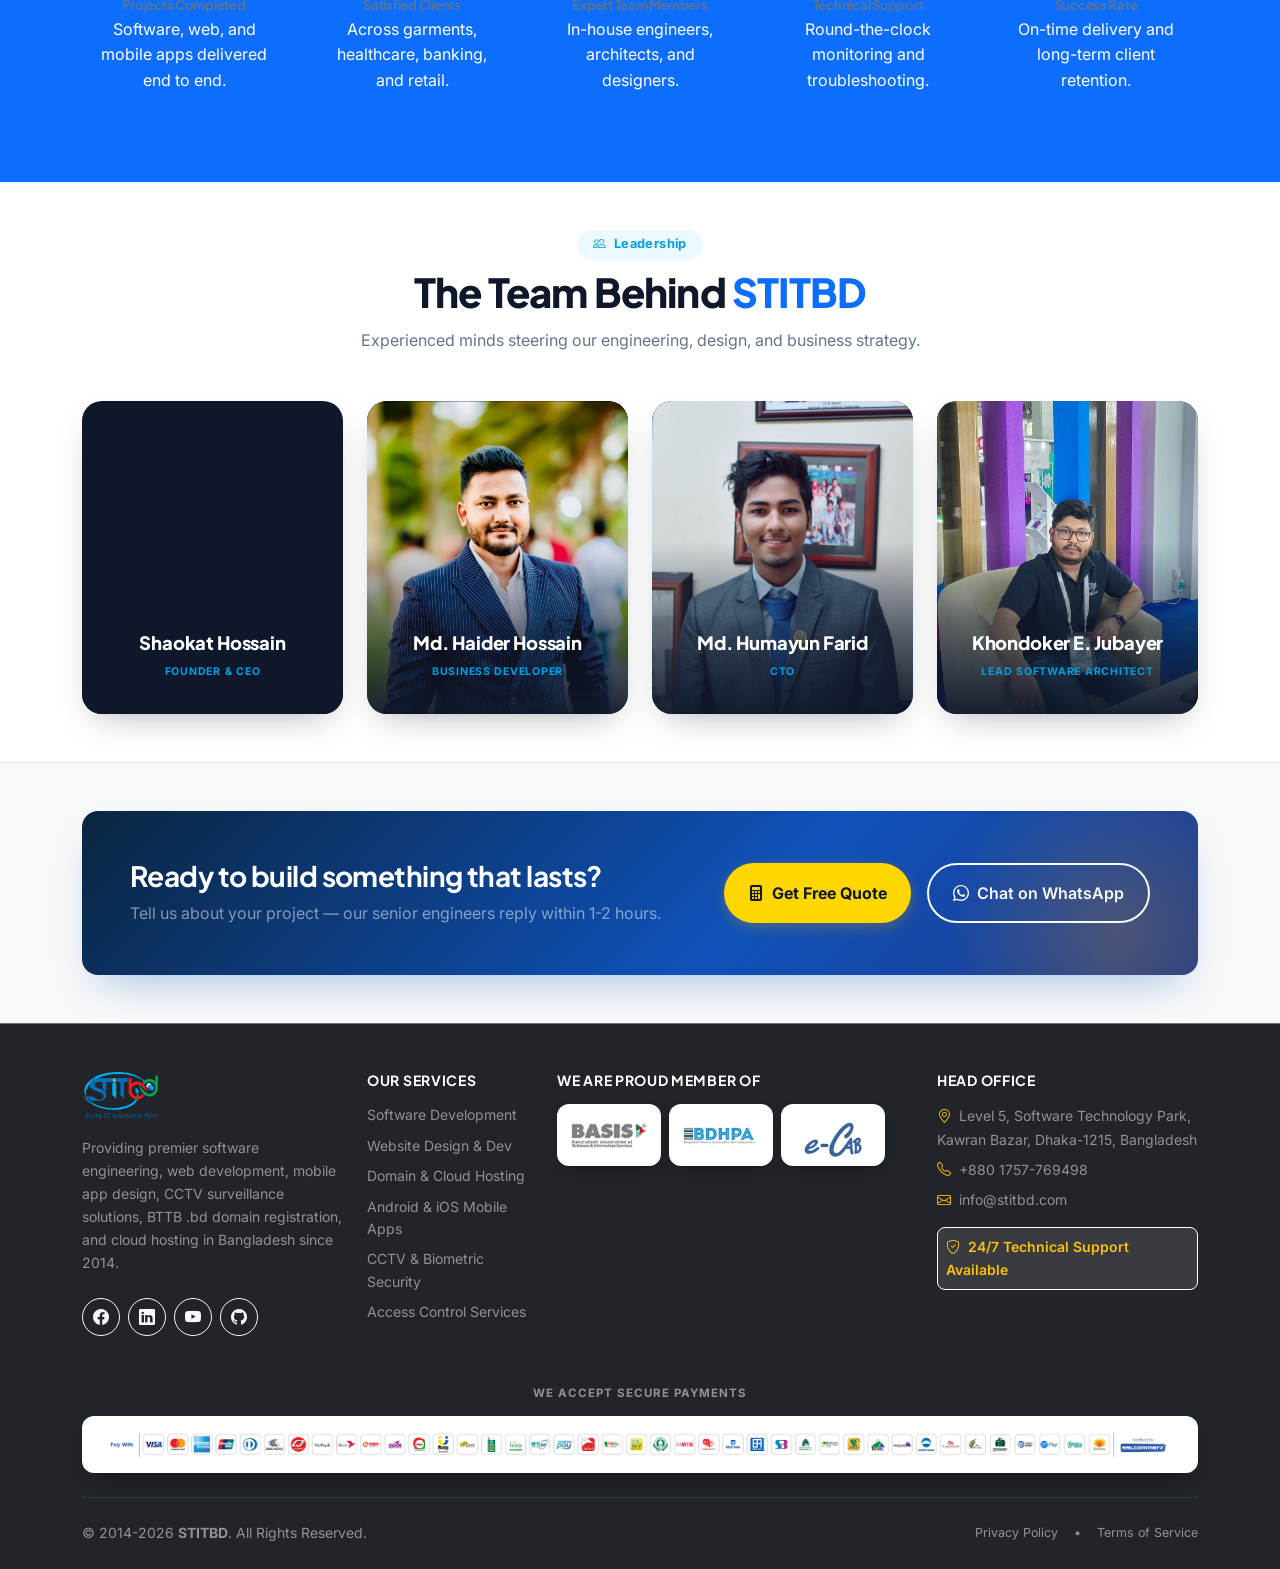
==== commit b6f244bc: "home screen update" ====
--- a/about.html
+++ b/about.html
@@ -45,6 +45,7 @@
     <!-- Custom CSS -->
     <link rel="stylesheet" href="css/styles.css">
     <link rel="stylesheet" href="css/animations.css">
+    <link rel="stylesheet" href="css/page-hero.css">
     <link rel="stylesheet" href="css/about.css">
 
     <!-- Favicon -->
@@ -284,20 +285,23 @@
         <!-- =====================================================
          ABOUT HERO
     ====================================================== -->
-        <section class="about-hero text-white">
-            <div class="container position-relative">
+        <section class="page-hero page-hero--about">
+            <div class="page-hero-pattern"></div>
+            <div class="container">
                 <div class="row align-items-center g-4">
-                    <div class="col-12 col-lg-9 text-center text-lg-start" data-aos="fade-up">
-                        <span class="badge bg-warning text-dark mb-3 px-3 py-2 rounded-pill fw-bold">
-                            <i class="bi bi-building me-1"></i> Est. 2014 &middot; Dhaka, Bangladesh
-                        </span>
-                        <h1 class="fw-extrabold mb-3">Engineering the Software Backbone of <span
-                                class="text-warning">Bangladeshi Business</span></h1>
-                        <p class="lead mb-4">
-                            For over a decade, STITBD has designed and shipped the ERP, POS, and web platforms that
-                            garment
-                            factories, hospitals, banks, and 1,000+ other organizations run on every single day.
-                        </p>
+                    <div class="col-12 col-lg-9 mx-auto text-center text-lg-start" data-aos="fade-up">
+                        <div class="page-hero-icon"><i class="bi bi-compass"></i></div>
+                        <span class="page-hero-badge"><i class="bi bi-building"></i> Est. 2014 &middot; Dhaka,
+                            Bangladesh</span>
+                        <h1>Engineering the Software Backbone of <span class="accent">Bangladeshi Business</span></h1>
+                        <p class="lead">For over a decade, STITBD has designed and shipped the ERP, POS, and web
+                            platforms that garment factories, hospitals, banks, and 1,000+ other organizations run on
+                            every single day.</p>
+                        <div class="page-hero-chip-row">
+                            <span class="page-hero-chip"><strong>12+</strong> Years</span>
+                            <span class="page-hero-chip"><strong>36+</strong> Engineers</span>
+                            <span class="page-hero-chip"><strong>1,200+</strong> Projects</span>
+                        </div>
                     </div>
                 </div>
             </div>
@@ -610,12 +614,6 @@
                             </div>
                         </div>
                     </div>
-                </div>
-                <div class="text-center mt-4 mt-md-5" data-aos="fade-up">
-                    <a href="https://stitbd.com/team-page"
-                        class="btn btn-outline-primary rounded-pill px-5 py-2 fw-semibold">
-                        See All Team Members <i class="bi bi-arrow-right"></i>
-                    </a>
                 </div>
             </div>
         </section>
--- a/css/page-hero.css
+++ b/css/page-hero.css
@@ -0,0 +1,350 @@
+/* ==========================================================================
+   Page Hero — shared responsive component, unique per-page accent variants
+   Used on: about.html, clients.html, team.html, products.html, services.html
+   ========================================================================== */
+
+.page-hero {
+    position: relative;
+    overflow: hidden;
+    color: #ffffff;
+    padding: 3.5rem 0 3rem;
+    background: linear-gradient(135deg, #0a2540 0%, #0f52ba 55%, #1e3a8a 100%);
+}
+
+.page-hero::before,
+.page-hero::after {
+    content: '';
+    position: absolute;
+    border-radius: 50%;
+    pointer-events: none;
+}
+
+.page-hero::before {
+    top: -25%;
+    right: -8%;
+    width: 460px;
+    height: 460px;
+    background: radial-gradient(circle, var(--hero-accent, #f59e0b) 0%, transparent 70%);
+    opacity: .18;
+}
+
+.page-hero::after {
+    bottom: -30%;
+    left: -10%;
+    width: 420px;
+    height: 420px;
+    background: radial-gradient(circle, var(--hero-accent-2, #3b82f6) 0%, transparent 70%);
+    opacity: .22;
+}
+
+.page-hero-pattern {
+    position: absolute;
+    inset: 0;
+    background-image: radial-gradient(rgba(255, 255, 255, .08) 1.4px, transparent 1.4px);
+    background-size: 22px 22px;
+    -webkit-mask-image: linear-gradient(180deg, transparent 0%, #000 25%, #000 75%, transparent 100%);
+    mask-image: linear-gradient(180deg, transparent 0%, #000 25%, #000 75%, transparent 100%);
+    pointer-events: none;
+}
+
+.page-hero .container {
+    position: relative;
+    z-index: 2;
+}
+
+.page-hero-badge {
+    display: inline-flex;
+    align-items: center;
+    gap: .4rem;
+    background: rgba(255, 255, 255, .12);
+    border: 1px solid rgba(255, 255, 255, .25);
+    backdrop-filter: blur(6px);
+    -webkit-backdrop-filter: blur(6px);
+    padding: .4rem 1rem;
+    border-radius: 30px;
+    font-weight: 700;
+    font-size: .78rem;
+    letter-spacing: .02em;
+    margin-bottom: 1rem;
+}
+
+.page-hero-icon {
+    width: 60px;
+    height: 60px;
+    border-radius: 16px;
+    display: flex;
+    align-items: center;
+    justify-content: center;
+    background: rgba(255, 255, 255, .14);
+    border: 1px solid rgba(255, 255, 255, .25);
+    font-size: 1.6rem;
+    color: var(--hero-accent, #f59e0b);
+    margin-bottom: 1rem;
+}
+
+.page-hero h1 {
+    font-size: clamp(1.6rem, 4.4vw, 2.9rem);
+    line-height: 1.2;
+    font-weight: 800;
+    margin-bottom: .9rem;
+}
+
+.page-hero h1 .accent {
+    color: var(--hero-accent, #f59e0b);
+}
+
+.page-hero .lead {
+    font-size: clamp(.92rem, 1.4vw, 1.15rem);
+    opacity: .92;
+    max-width: 44rem;
+    margin-bottom: 1.5rem;
+}
+
+.page-hero-chip-row {
+    display: flex;
+    flex-wrap: wrap;
+    gap: .6rem;
+}
+
+.page-hero-chip {
+    display: inline-flex;
+    align-items: center;
+    gap: .4rem;
+    background: rgba(255, 255, 255, .10);
+    border: 1px solid rgba(255, 255, 255, .2);
+    padding: .45rem .9rem;
+    border-radius: 30px;
+    font-size: .8rem;
+    font-weight: 600;
+}
+
+.page-hero-chip strong {
+    color: var(--hero-accent, #f59e0b);
+    font-weight: 800;
+}
+
+/* ---- Per-page accent variants (this is what makes each page unique) ---- */
+.page-hero--about {
+    --hero-accent: #f59e0b;
+    --hero-accent-2: #3b82f6;
+}
+
+.page-hero--clients {
+    --hero-accent: #ffd700;
+    --hero-accent-2: #00a651;
+}
+
+.page-hero--team {
+    --hero-accent: #22d3ee;
+    --hero-accent-2: #0f52ba;
+}
+
+.page-hero--products {
+    --hero-accent: #ff7a45;
+    --hero-accent-2: #0f52ba;
+}
+
+.page-hero--services {
+    --hero-accent: #a78bfa;
+    --hero-accent-2: #009fe3;
+}
+
+/* ---- Responsive — tablet ---- */
+@media (max-width: 991.98px) {
+    .page-hero-icon {
+        width: 54px;
+        height: 54px;
+        font-size: 1.4rem;
+    }
+}
+
+/* ---- Responsive — mobile ---- */
+@media (max-width: 767.98px) {
+    .page-hero {
+        padding: 2.25rem 0 1.9rem;
+        text-align: center;
+    }
+
+    .page-hero-icon {
+        margin-left: auto;
+        margin-right: auto;
+        width: 50px;
+        height: 50px;
+        font-size: 1.3rem;
+    }
+
+    .page-hero-badge {
+        font-size: .68rem;
+        padding: .32rem .8rem;
+    }
+
+    .page-hero .lead {
+        margin-left: auto;
+        margin-right: auto;
+    }
+
+    .page-hero-chip-row {
+        justify-content: center;
+    }
+
+    .page-hero-chip {
+        font-size: .7rem;
+        padding: .35rem .7rem;
+    }
+}
+
+/* ---- Responsive — small mobile ---- */
+@media (max-width: 480px) {
+    .page-hero {
+        padding: 1.9rem 0 1.5rem;
+    }
+
+    .page-hero h1 {
+        font-size: clamp(1.25rem, 6vw, 1.6rem);
+    }
+
+    .page-hero .lead {
+        font-size: .8rem;
+    }
+
+    .page-hero-chip {
+        font-size: .64rem;
+        padding: .3rem .6rem;
+    }
+}
+
+
+
+
+/* ---- Contact page: extends page-hero with the interactive quick-contact card ---- */
+.page-hero--contact {
+    --hero-accent: #ffd700;
+    --hero-accent-2: #22c55e;
+    padding: 3.5rem 0 3.5rem;
+}
+
+.page-hero-contact-card {
+    background: #ffffff;
+    color: #0f172a;
+    border-radius: 20px;
+    padding: 1.5rem;
+    box-shadow: 0 20px 45px -18px rgba(0, 0, 0, .45);
+    border: 1px solid rgba(255, 255, 255, .3);
+    position: relative;
+    z-index: 2;
+}
+
+.page-hero-contact-card .pc-head {
+    display: flex;
+    align-items: center;
+    justify-content: space-between;
+    gap: .75rem;
+    margin-bottom: 1rem;
+    padding-bottom: 1rem;
+    border-bottom: 1px solid var(--border-color, #e2e8f0);
+}
+
+.page-hero-contact-row {
+    display: flex;
+    align-items: center;
+    gap: .75rem;
+    padding: .55rem;
+    border-radius: 10px;
+    background: var(--body-bg, #f8fafc);
+    border: 1px solid var(--border-color, #e2e8f0);
+    text-decoration: none;
+    color: inherit;
+    transition: transform .2s ease, border-color .2s ease, box-shadow .2s ease;
+}
+
+.page-hero-contact-row:hover {
+    transform: translateY(-2px);
+    border-color: rgba(245, 158, 11, .5);
+    box-shadow: 0 12px 26px -14px rgba(245, 158, 11, .35);
+    color: inherit;
+}
+
+.page-hero-contact-icon {
+    width: 40px;
+    height: 40px;
+    border-radius: 50%;
+    display: flex;
+    align-items: center;
+    justify-content: center;
+    color: #fff;
+    flex-shrink: 0;
+}
+
+.page-hero-floating-tag {
+    position: absolute;
+    top: 0;
+    left: 1rem;
+    transform: translateY(-50%);
+    background: var(--hero-accent, #ffd700);
+    color: #0f172a;
+    padding: .5rem .9rem;
+    border-radius: 30px;
+    font-weight: 800;
+    font-size: .8rem;
+    box-shadow: 0 10px 22px -8px rgba(0, 0, 0, .4);
+    display: inline-flex;
+    align-items: center;
+    gap: .4rem;
+    z-index: 3;
+}
+
+@media (max-width: 767.98px) {
+    .page-hero--contact {
+        padding: 2.25rem 0 2.25rem;
+    }
+
+    .page-hero-contact-card {
+        padding: 1.1rem;
+        margin-top: 1.5rem;
+    }
+
+    .page-hero-floating-tag {
+        font-size: .68rem;
+        padding: .4rem .75rem;
+    }
+}
+
+
+/* ---- Design-Build-Sustain page ---- */
+.page-hero--dbs {
+    --hero-accent: #22c55e;
+    --hero-accent-2: #0f52ba;
+}
+
+.page-hero-visual {
+    position: relative;
+    border-radius: 20px;
+    overflow: hidden;
+    box-shadow: 0 20px 50px -18px rgba(0, 0, 0, .5);
+    aspect-ratio: 4 / 3;
+    border: 1px solid rgba(255, 255, 255, .18);
+}
+
+.page-hero-visual img {
+    width: 100%;
+    height: 100%;
+    object-fit: cover;
+    display: block;
+}
+
+.page-hero-cta-row {
+    display: flex;
+    flex-wrap: wrap;
+    gap: .85rem;
+}
+
+@media (max-width: 767.98px) {
+    .page-hero-visual {
+        margin-top: 1.25rem;
+        border-radius: 14px;
+    }
+
+    .page-hero-cta-row {
+        justify-content: center;
+    }
+}
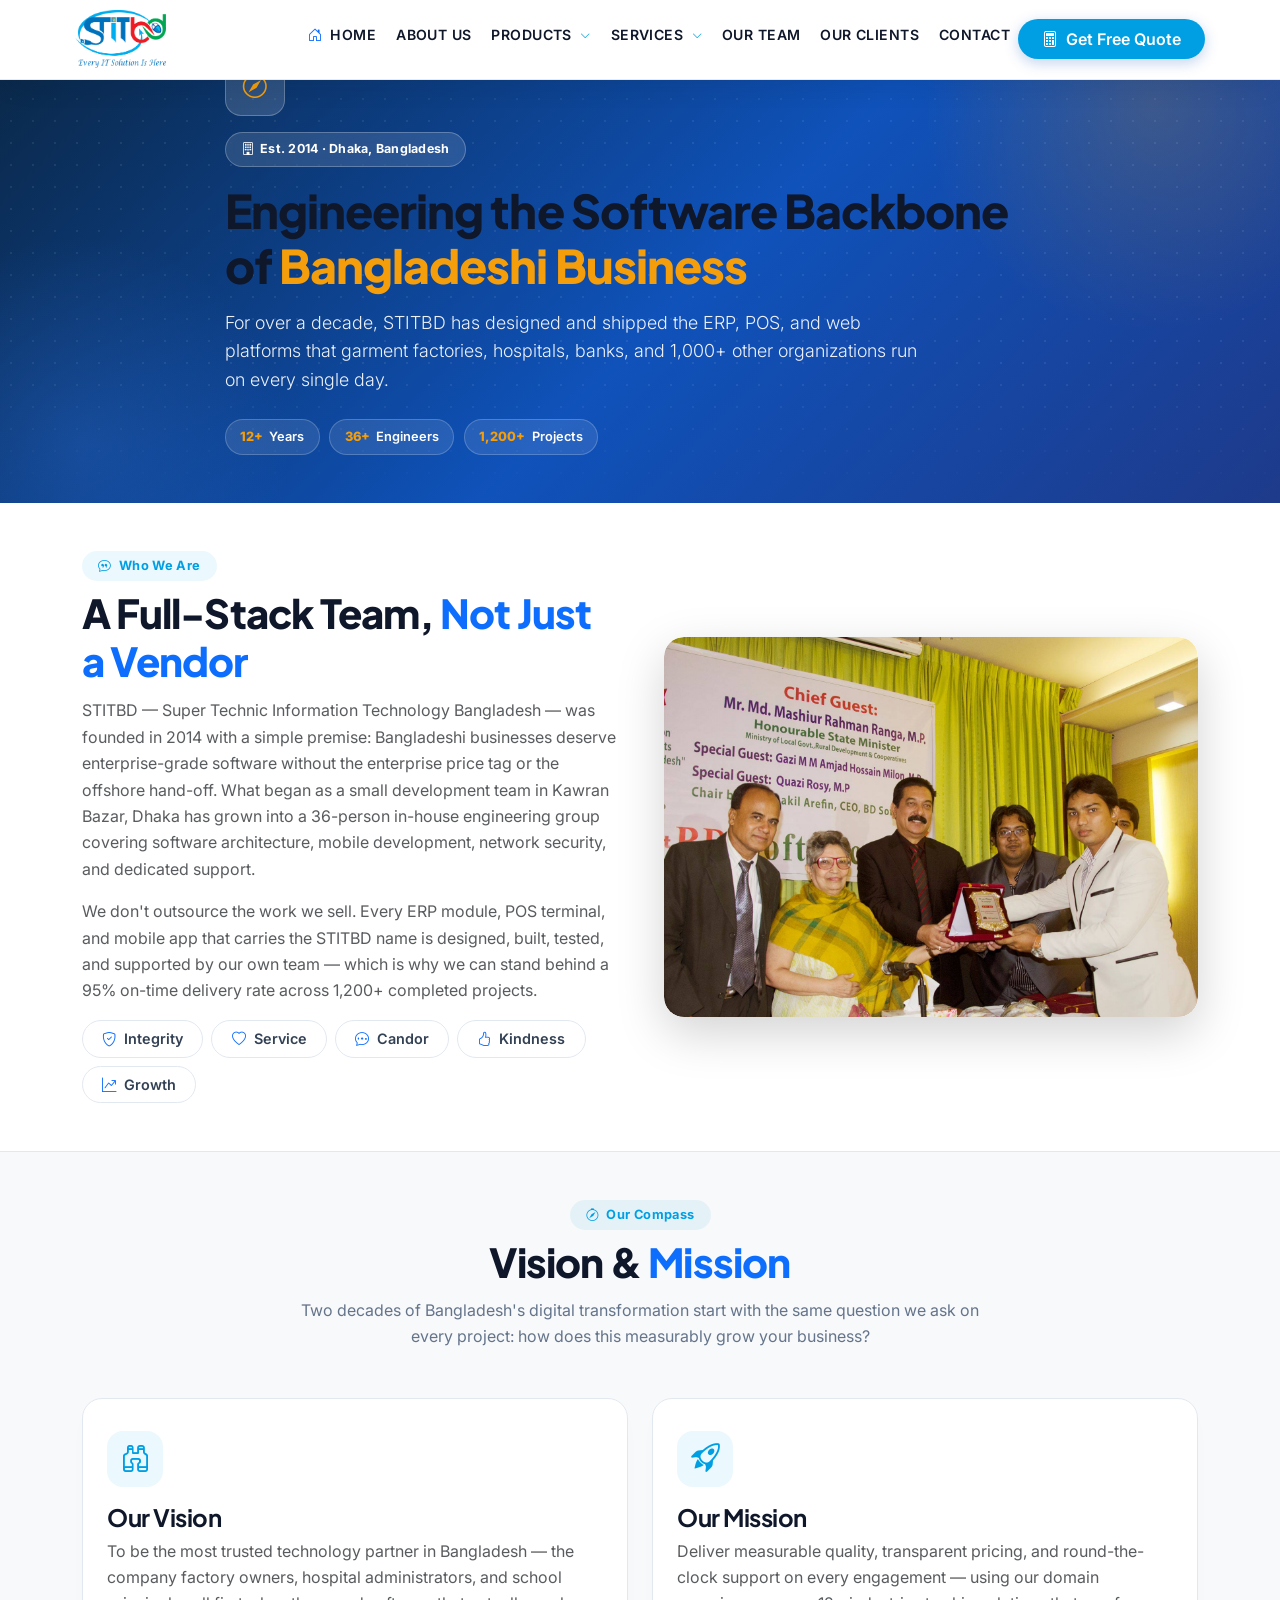
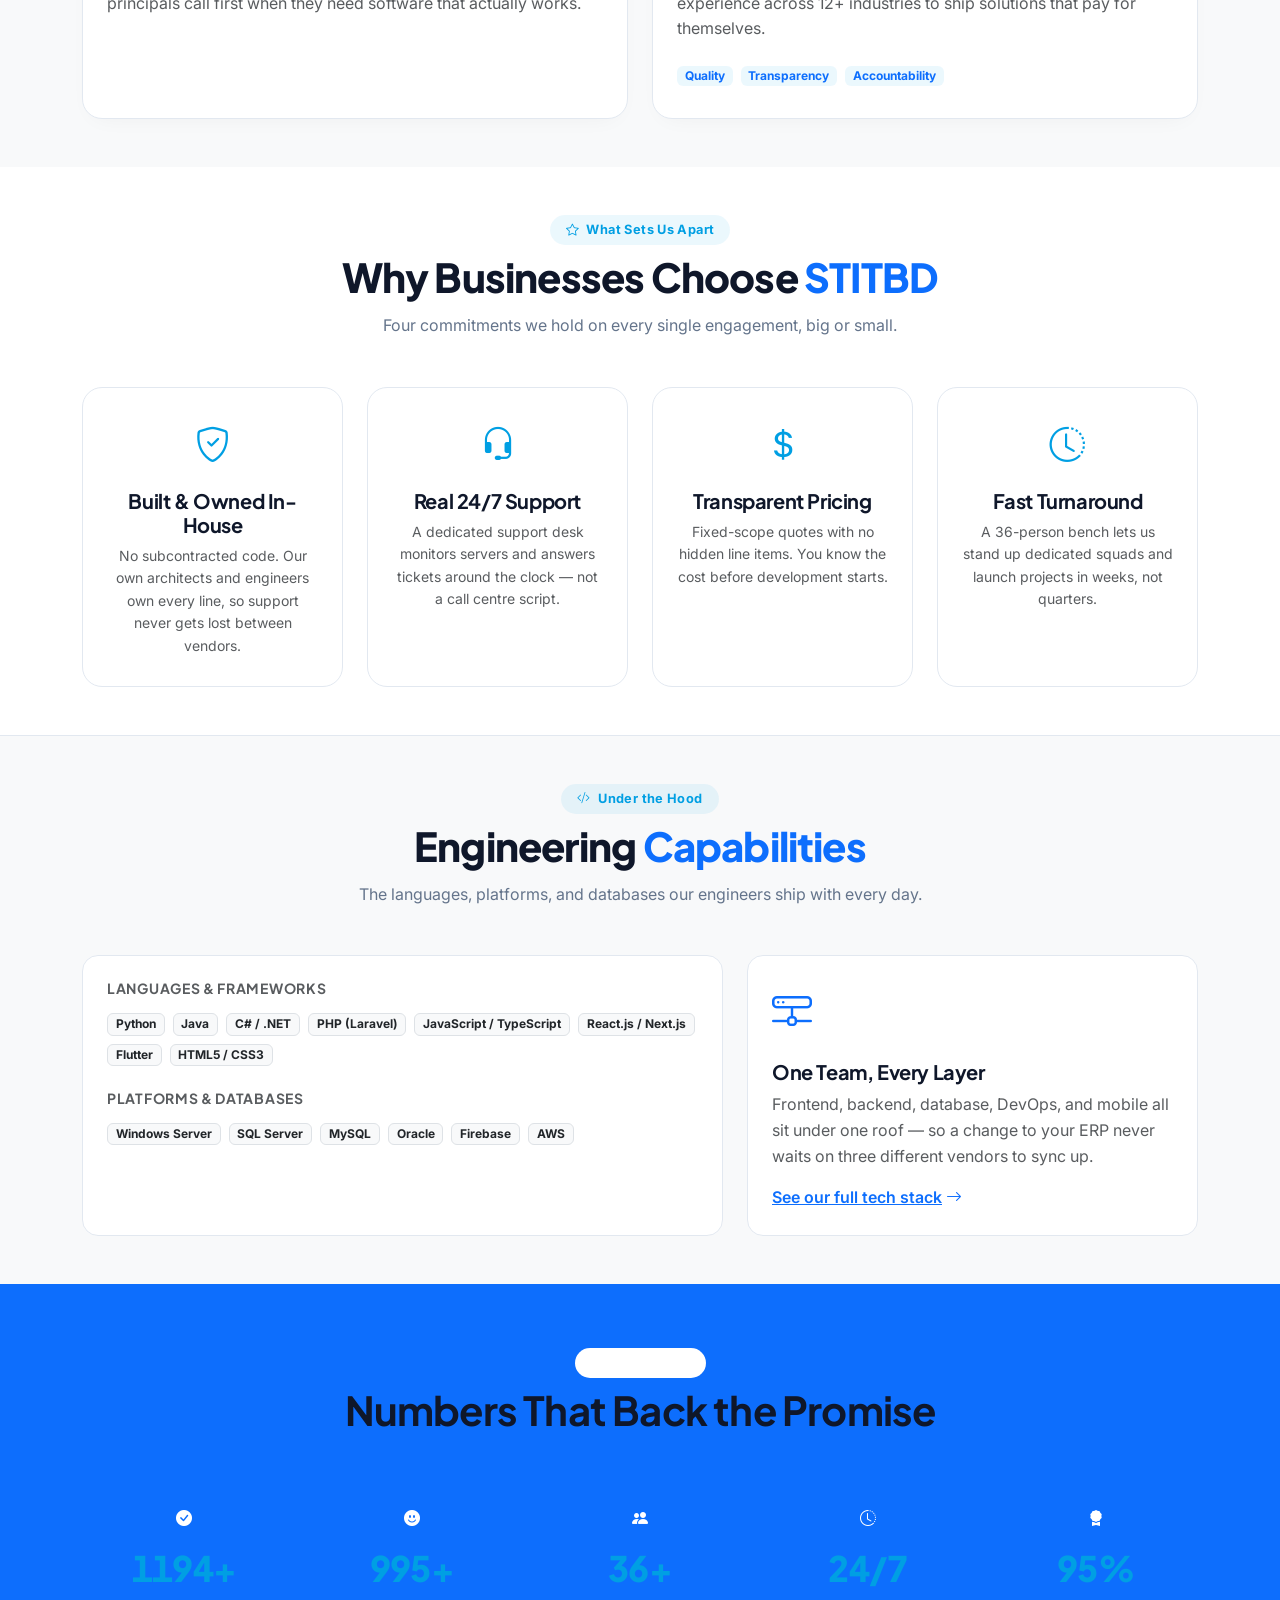
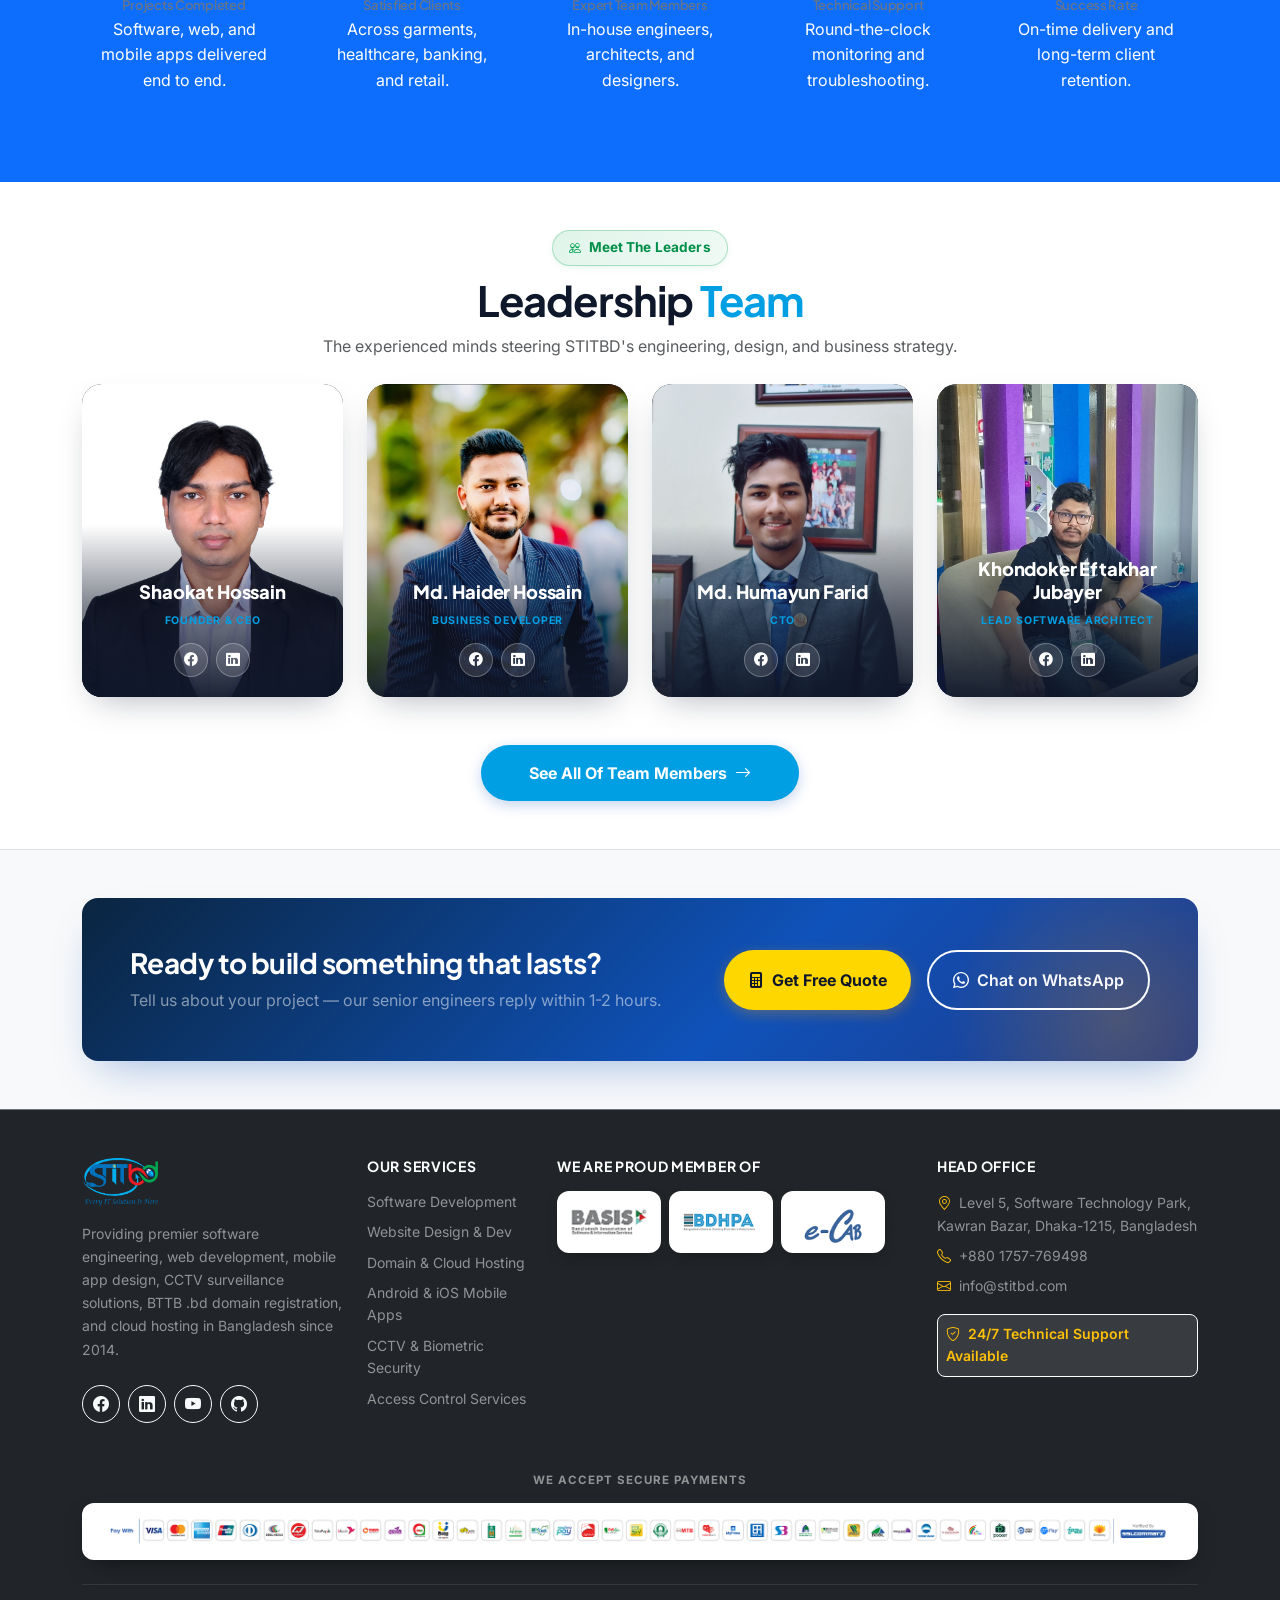
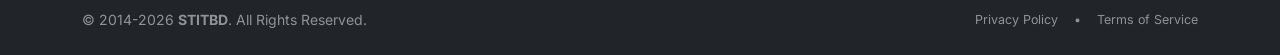
==== commit a615005d: "home screen update" ====
--- a/about.html
+++ b/about.html
@@ -568,52 +568,23 @@
         <!-- =====================================================
          LEADERSHIP PREVIEW
     ====================================================== -->
-        <section class="py-5 py-lg-6 bg-white border-bottom border-soft">
+        <section id="leadership-team" class="py-5 py-lg-6 bg-white position-relative border-bottom">
             <div class="container">
-                <div class="text-center mb-5" data-aos="fade-up">
-                    <span class="section-badge"><i class="bi bi-people me-1"></i> Leadership</span>
-                    <h2 class="section-title">The Team Behind <span class="text-primary">STITBD</span></h2>
-                    <p class="section-sub">Experienced minds steering our engineering, design, and business strategy.
-                    </p>
-                </div>
-                <div class="row g-4 justify-content-center">
-                    <div class="col-6 col-sm-4 col-lg-3" data-aos="fade-up" data-aos-delay="100">
-                        <div class="team-card-v2 h-100">
-                            <img src="asset/team/01.jpg" alt="Shaokat Hossain" class="team-photo-v2" loading="lazy">
-                            <div class="team-overlay-v2">
-                                <h5 class="team-name-v2 font-heading">Shaokat Hossain</h5>
-                                <span class="team-designation-pill">Founder &amp; CEO</span>
-                            </div>
-                        </div>
-                    </div>
-                    <div class="col-6 col-sm-4 col-lg-3" data-aos="fade-up" data-aos-delay="150">
-                        <div class="team-card-v2 h-100">
-                            <img src="asset/team/02.jpg" alt="Md. Haider Hossain" class="team-photo-v2" loading="lazy">
-                            <div class="team-overlay-v2">
-                                <h5 class="team-name-v2 font-heading">Md. Haider Hossain</h5>
-                                <span class="team-designation-pill">Business Developer</span>
-                            </div>
-                        </div>
-                    </div>
-                    <div class="col-6 col-sm-4 col-lg-3" data-aos="fade-up" data-aos-delay="200">
-                        <div class="team-card-v2 h-100">
-                            <img src="asset/team/03.jpg" alt="Md. Humayun Farid" class="team-photo-v2" loading="lazy">
-                            <div class="team-overlay-v2">
-                                <h5 class="team-name-v2 font-heading">Md. Humayun Farid</h5>
-                                <span class="team-designation-pill">CTO</span>
-                            </div>
-                        </div>
-                    </div>
-                    <div class="col-6 col-sm-4 col-lg-3" data-aos="fade-up" data-aos-delay="250">
-                        <div class="team-card-v2 h-100">
-                            <img src="asset/team/04.jpg" alt="Khondoker Eftakhar Jubayer" class="team-photo-v2"
-                                loading="lazy">
-                            <div class="team-overlay-v2">
-                                <h5 class="team-name-v2 font-heading">Khondoker E. Jubayer</h5>
-                                <span class="team-designation-pill">Lead Software Architect</span>
-                            </div>
-                        </div>
-                    </div>
+                <div class="text-center mx-auto mb-4" data-aos="fade-up">
+                    <span class="badge-primary-soft mb-2 d-inline-block"><i class="bi bi-people me-1"></i> Meet The
+                        Leaders</span>
+                    <h2 class="fw-extrabold font-heading display-6 mb-2 section-title-oneline">Leadership <span
+                            class="text-primary">Team</span></h2>
+                    <p class="text-muted fs-6">The experienced minds steering STITBD's engineering, design, and business
+                        strategy.</p>
+                </div>
+                <div id="teamGrid" class="row g-4" data-team-limit="4"></div>
+                <div class="text-center mt-4 mt-md-5" data-aos="fade-up" data-aos-delay="200">
+                    <a href="teams.html"
+                        class="btn btn-brand-primary rounded-pill px-5 py-3 fw-bold d-inline-flex align-items-center gap-2">
+                        <span>See All Of Team Members</span>
+                        <i class="bi bi-arrow-right"></i>
+                    </a>
                 </div>
             </div>
         </section>
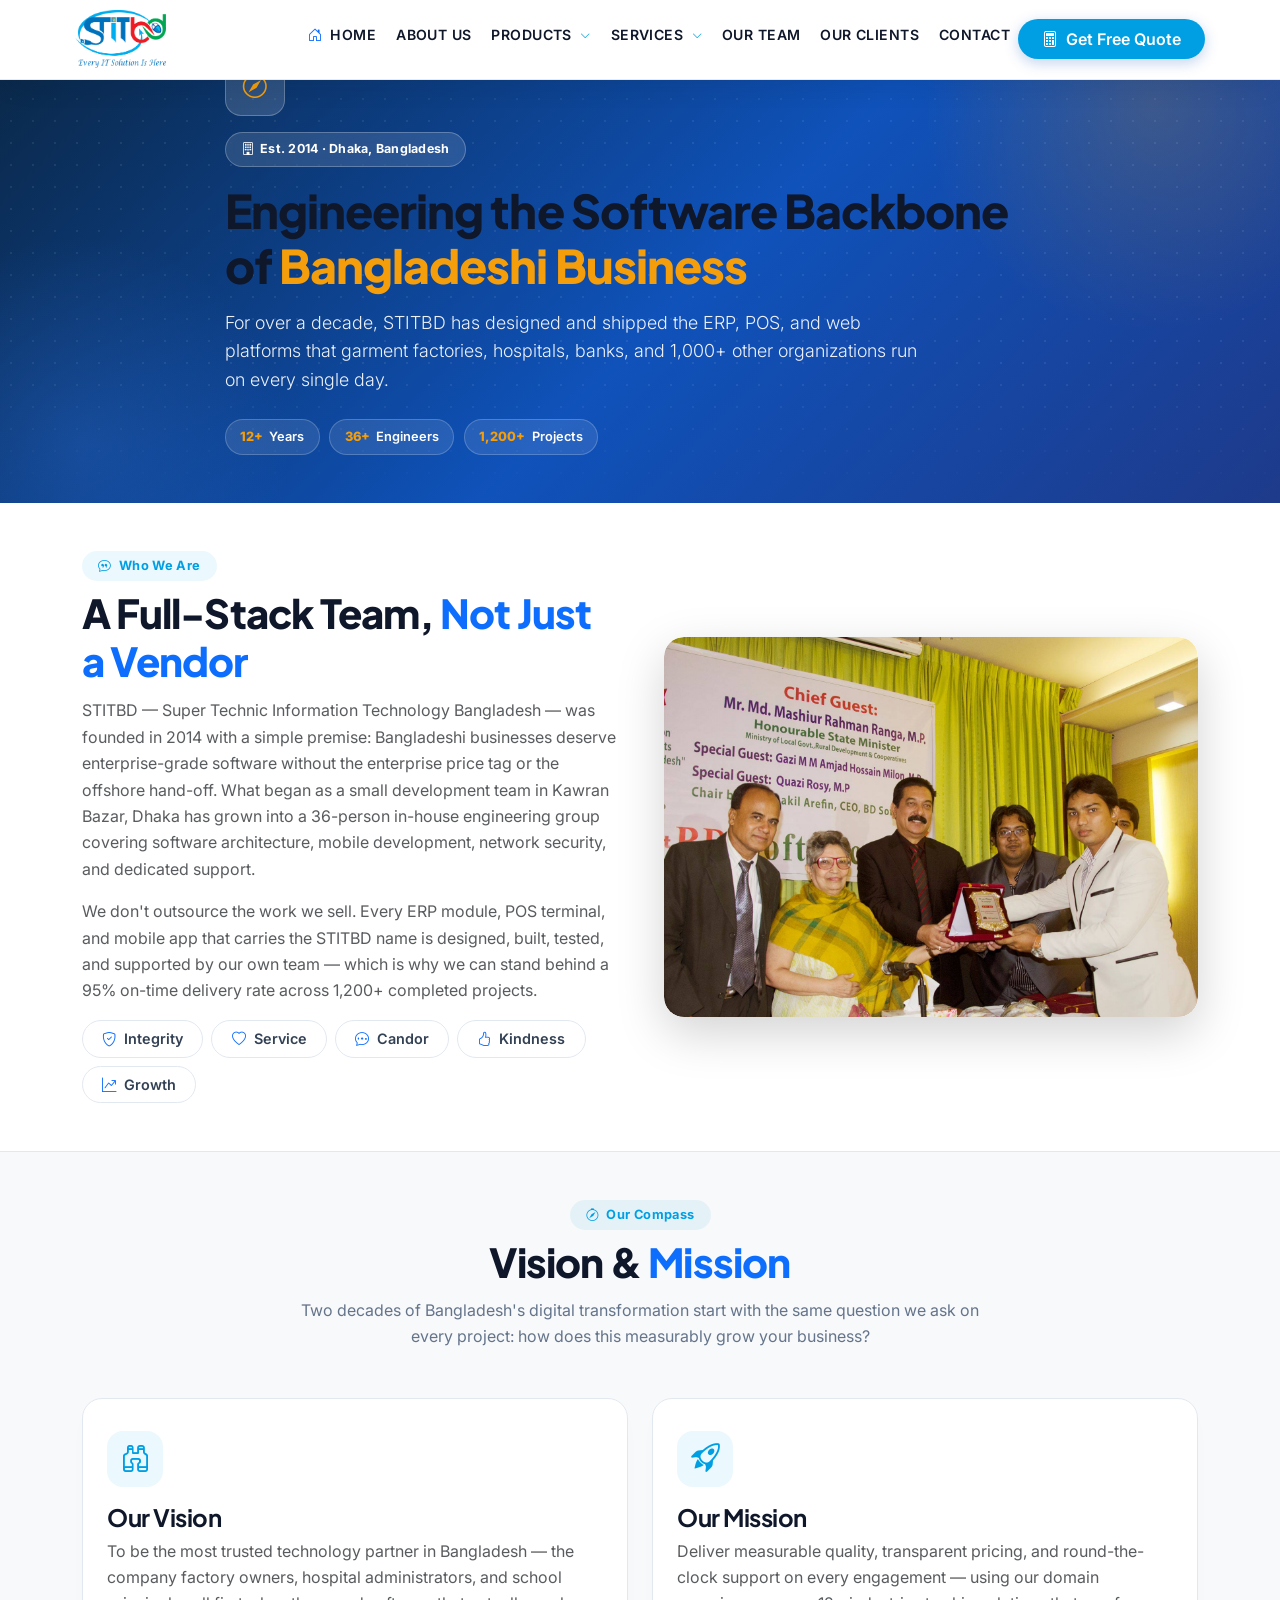
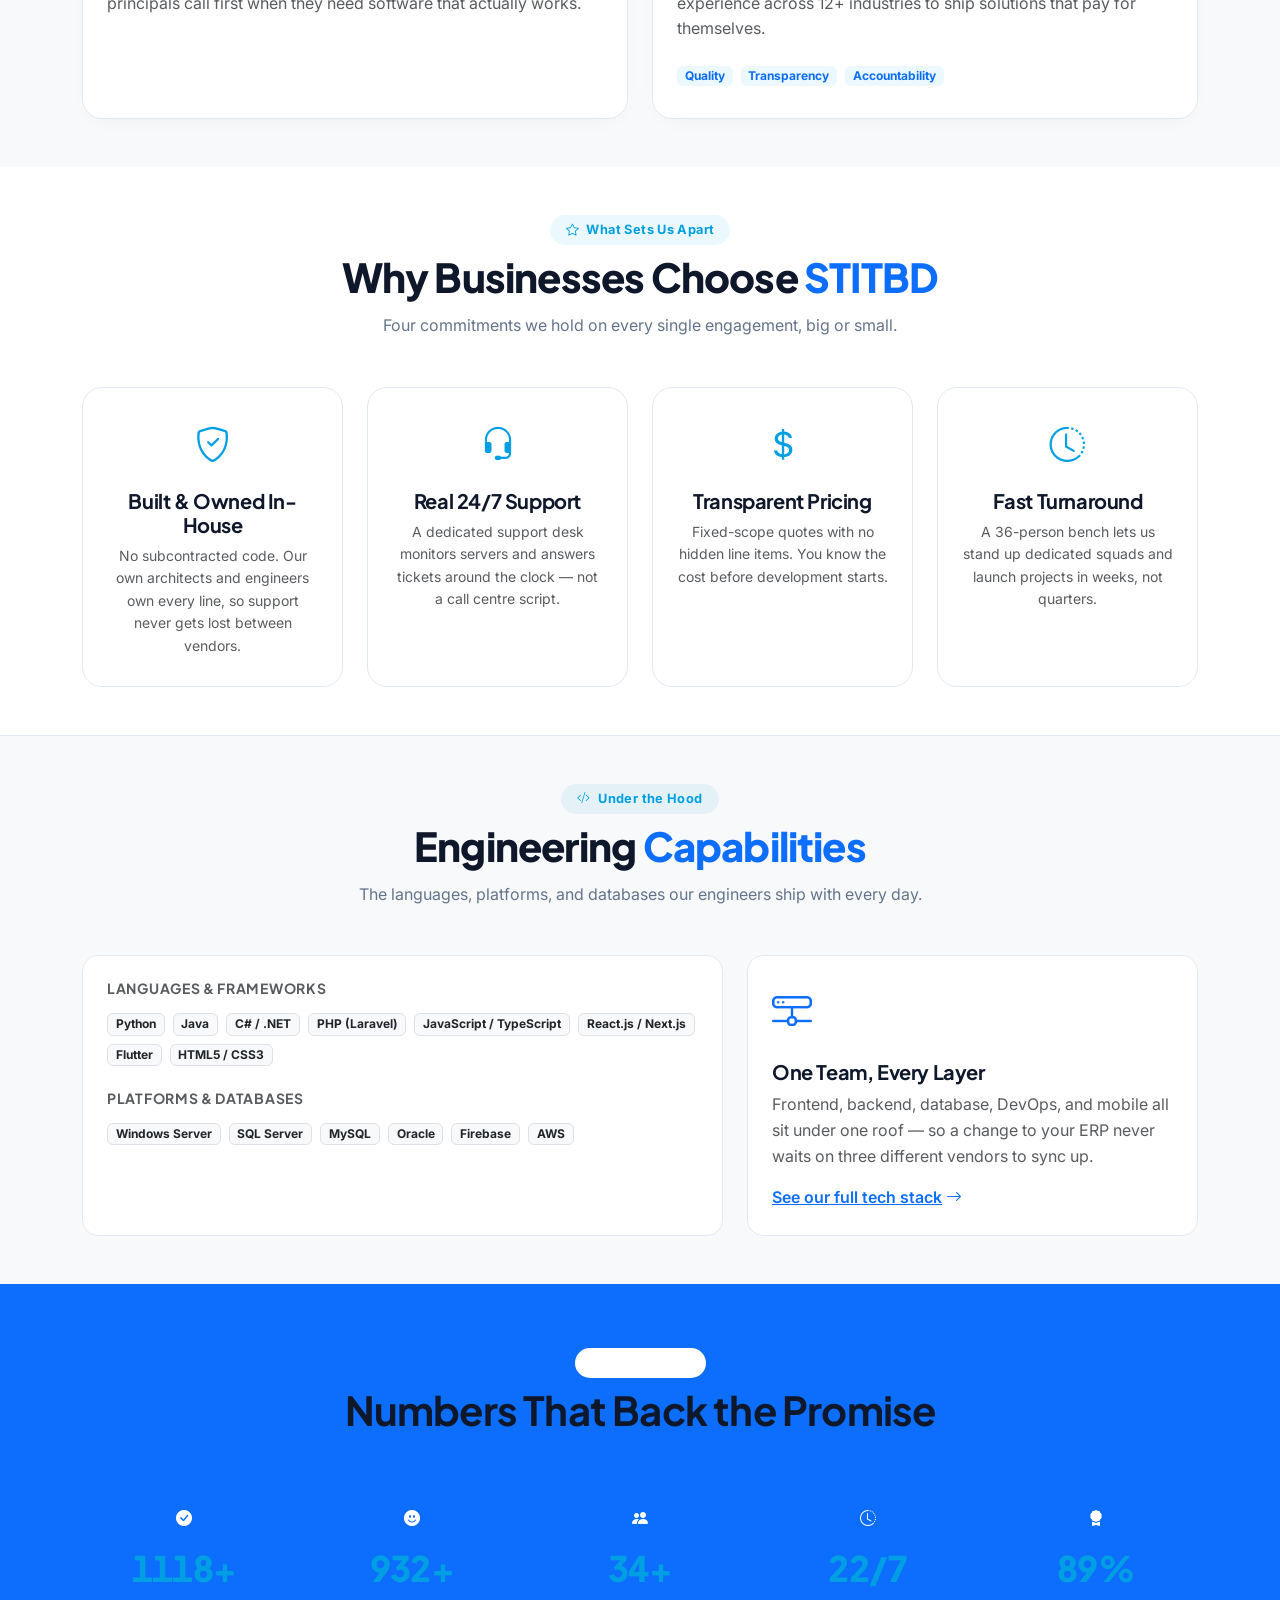
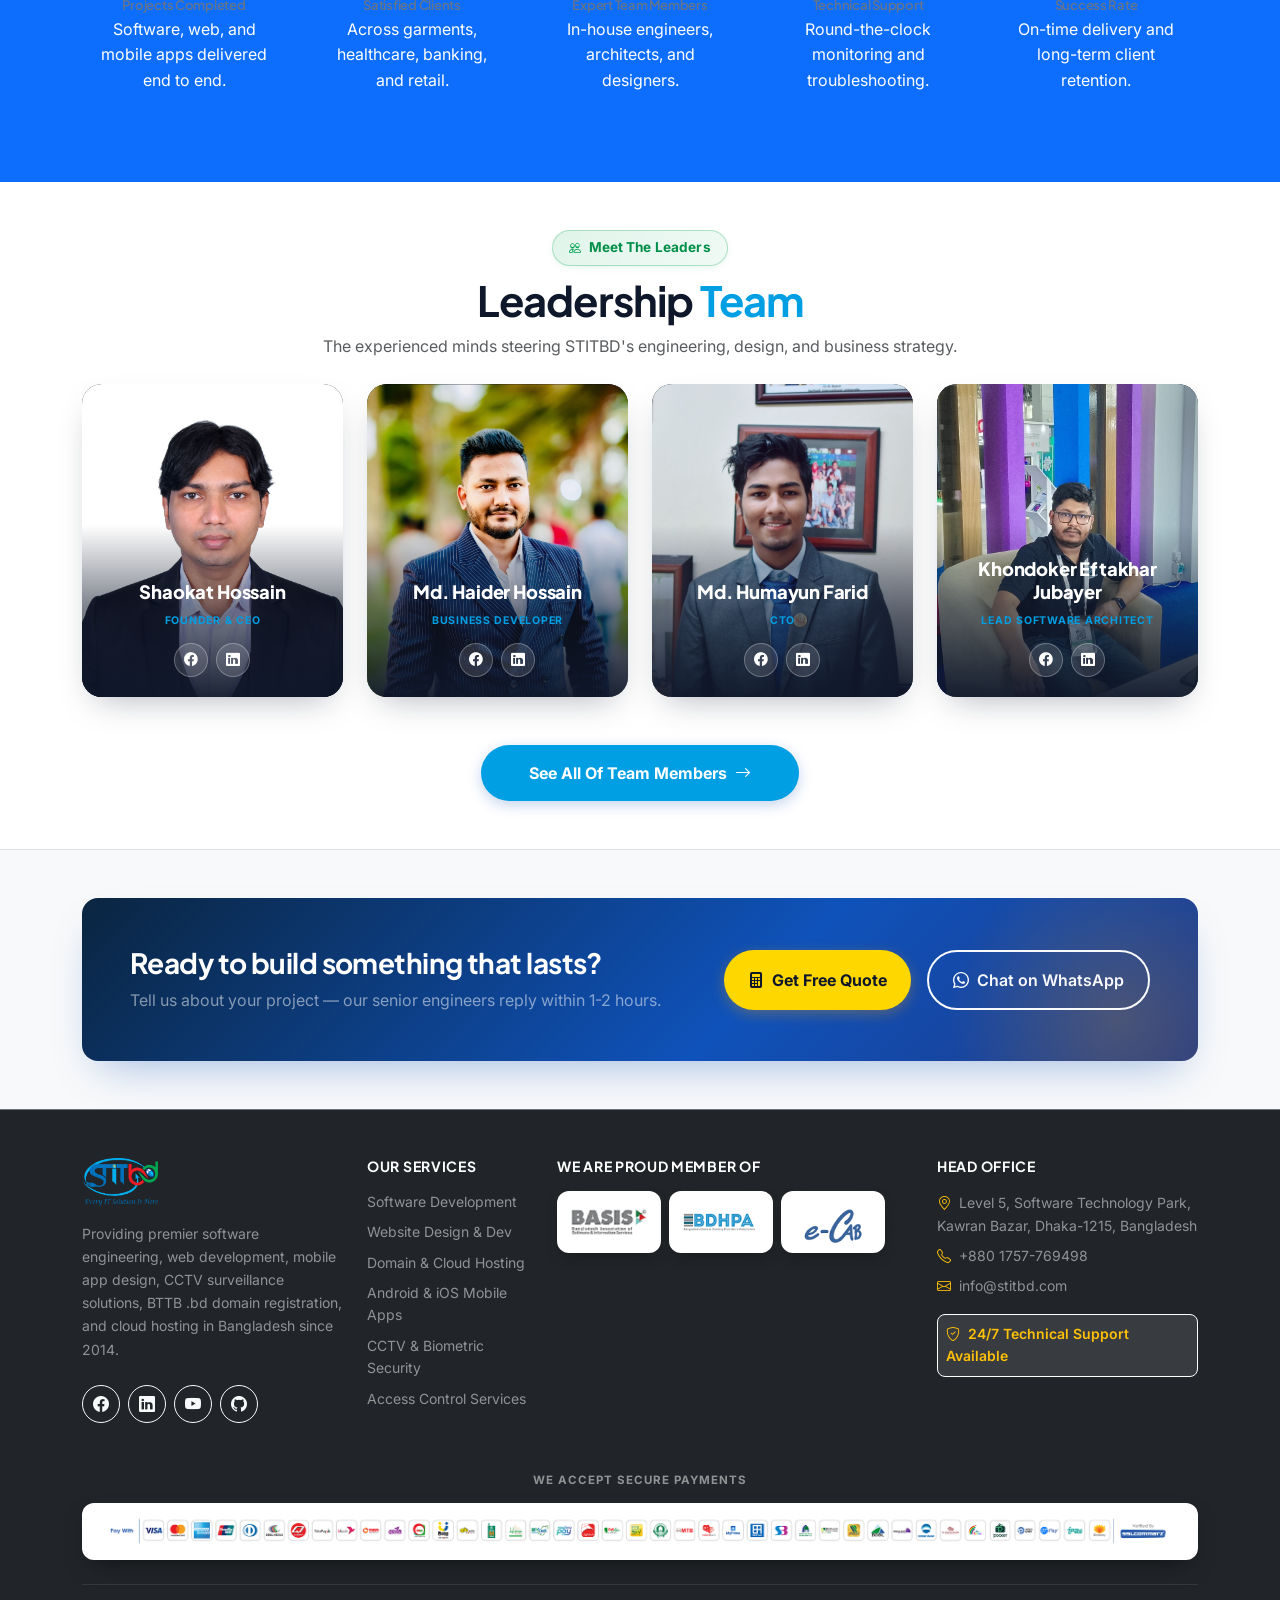
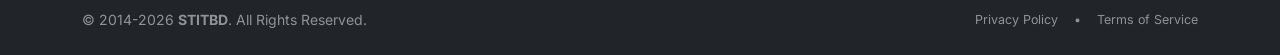
==== commit 27e03387: "home screen update" ====
--- a/about.html
+++ b/about.html
@@ -11,7 +11,6 @@
         content="STITBD (Super Technic Information Technology Bangladesh) has built ERP, POS, and web platforms for 1,000+ clients since 2014. Meet the team behind Bangladesh's trusted software partner.">
     <link rel="canonical" href="https://www.stitbd.com/about.html">
 
-    <meta name="theme-color" content="#009FE3">
     <meta name="color-scheme" content="light">
 
     <!-- Open Graph -->
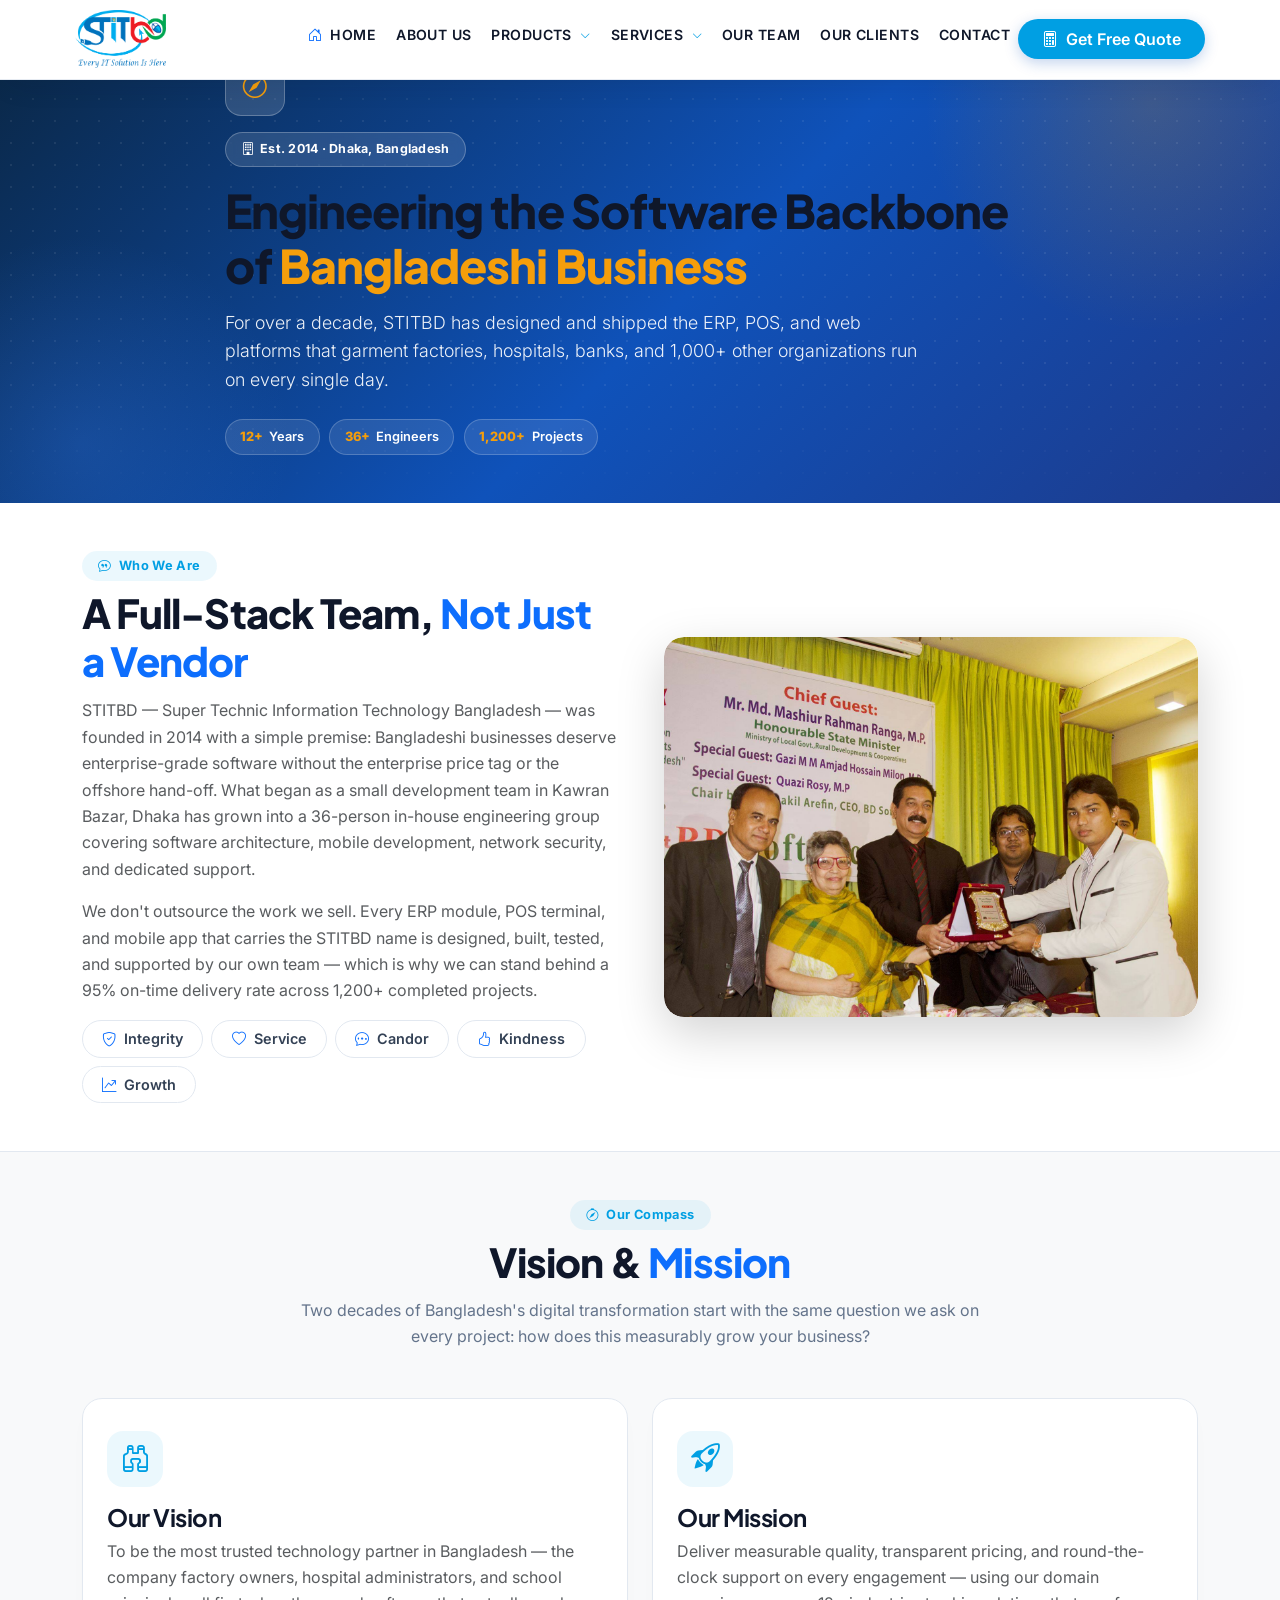
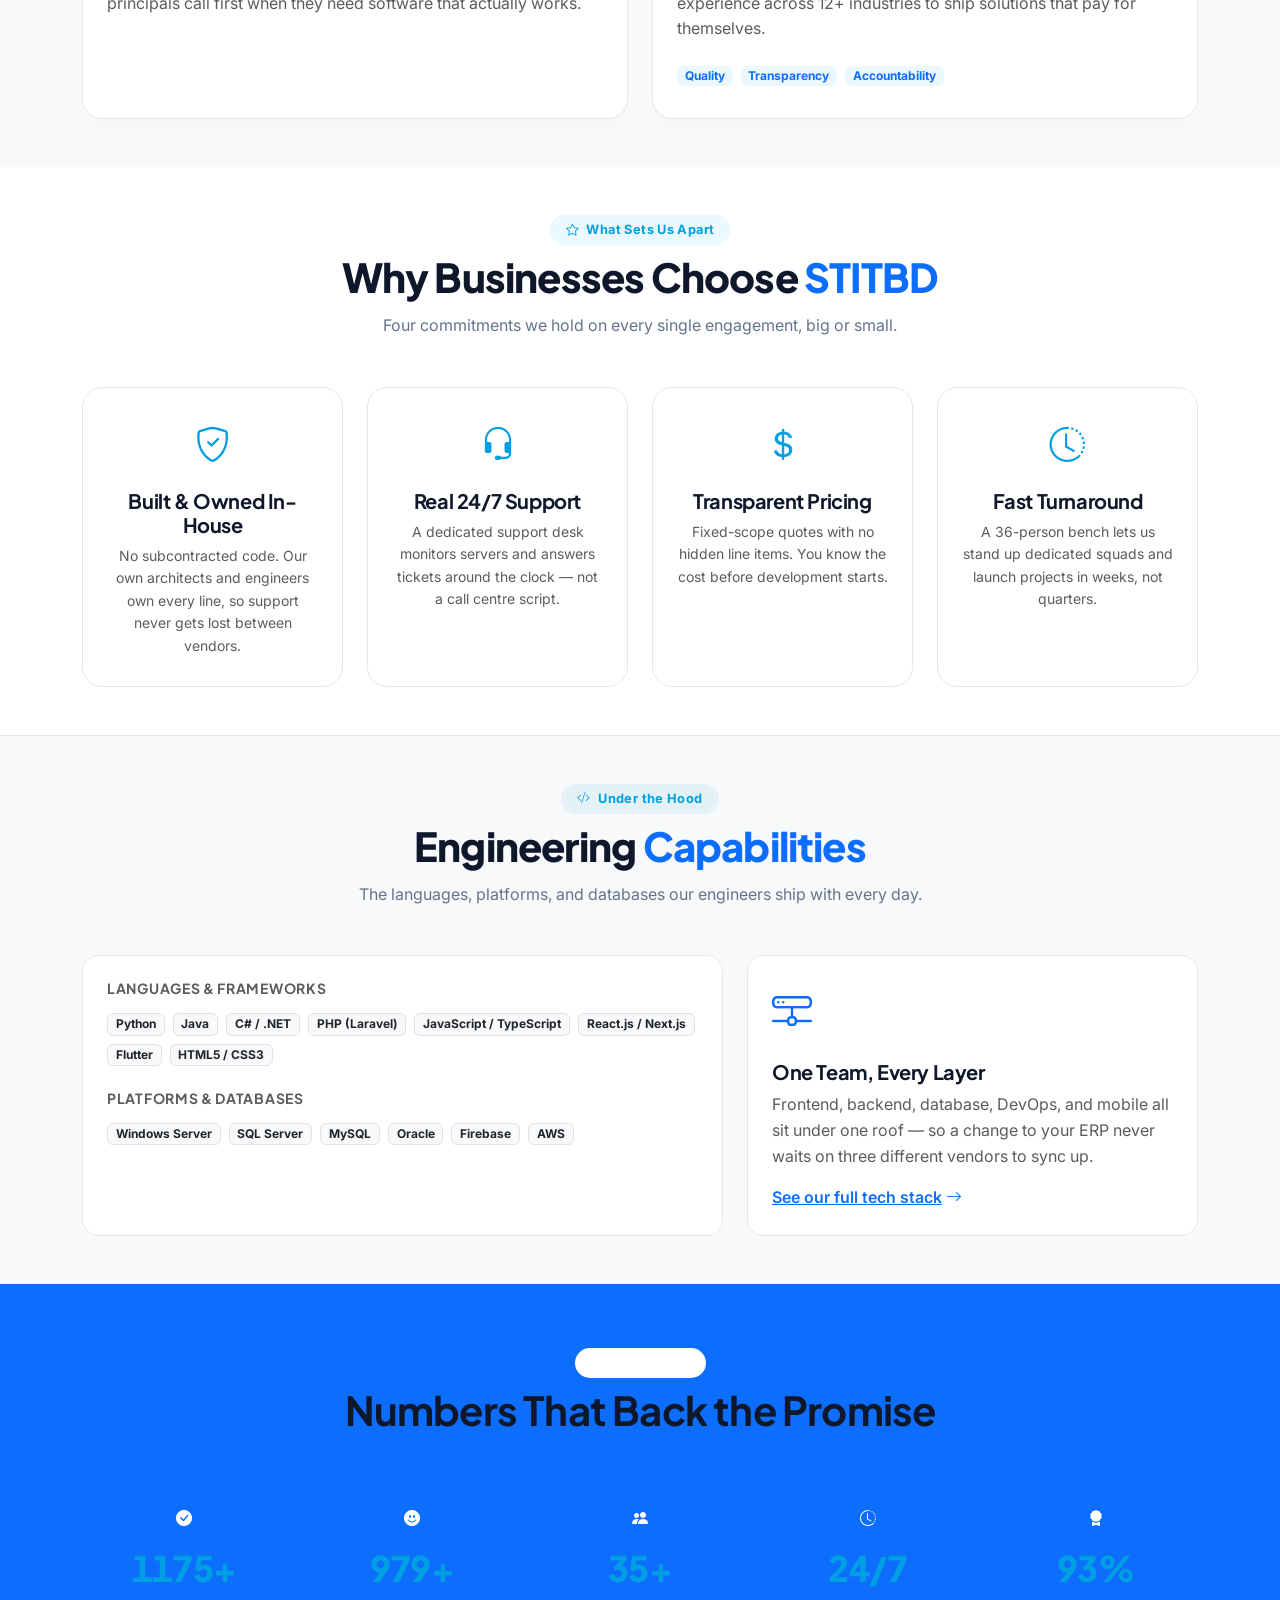
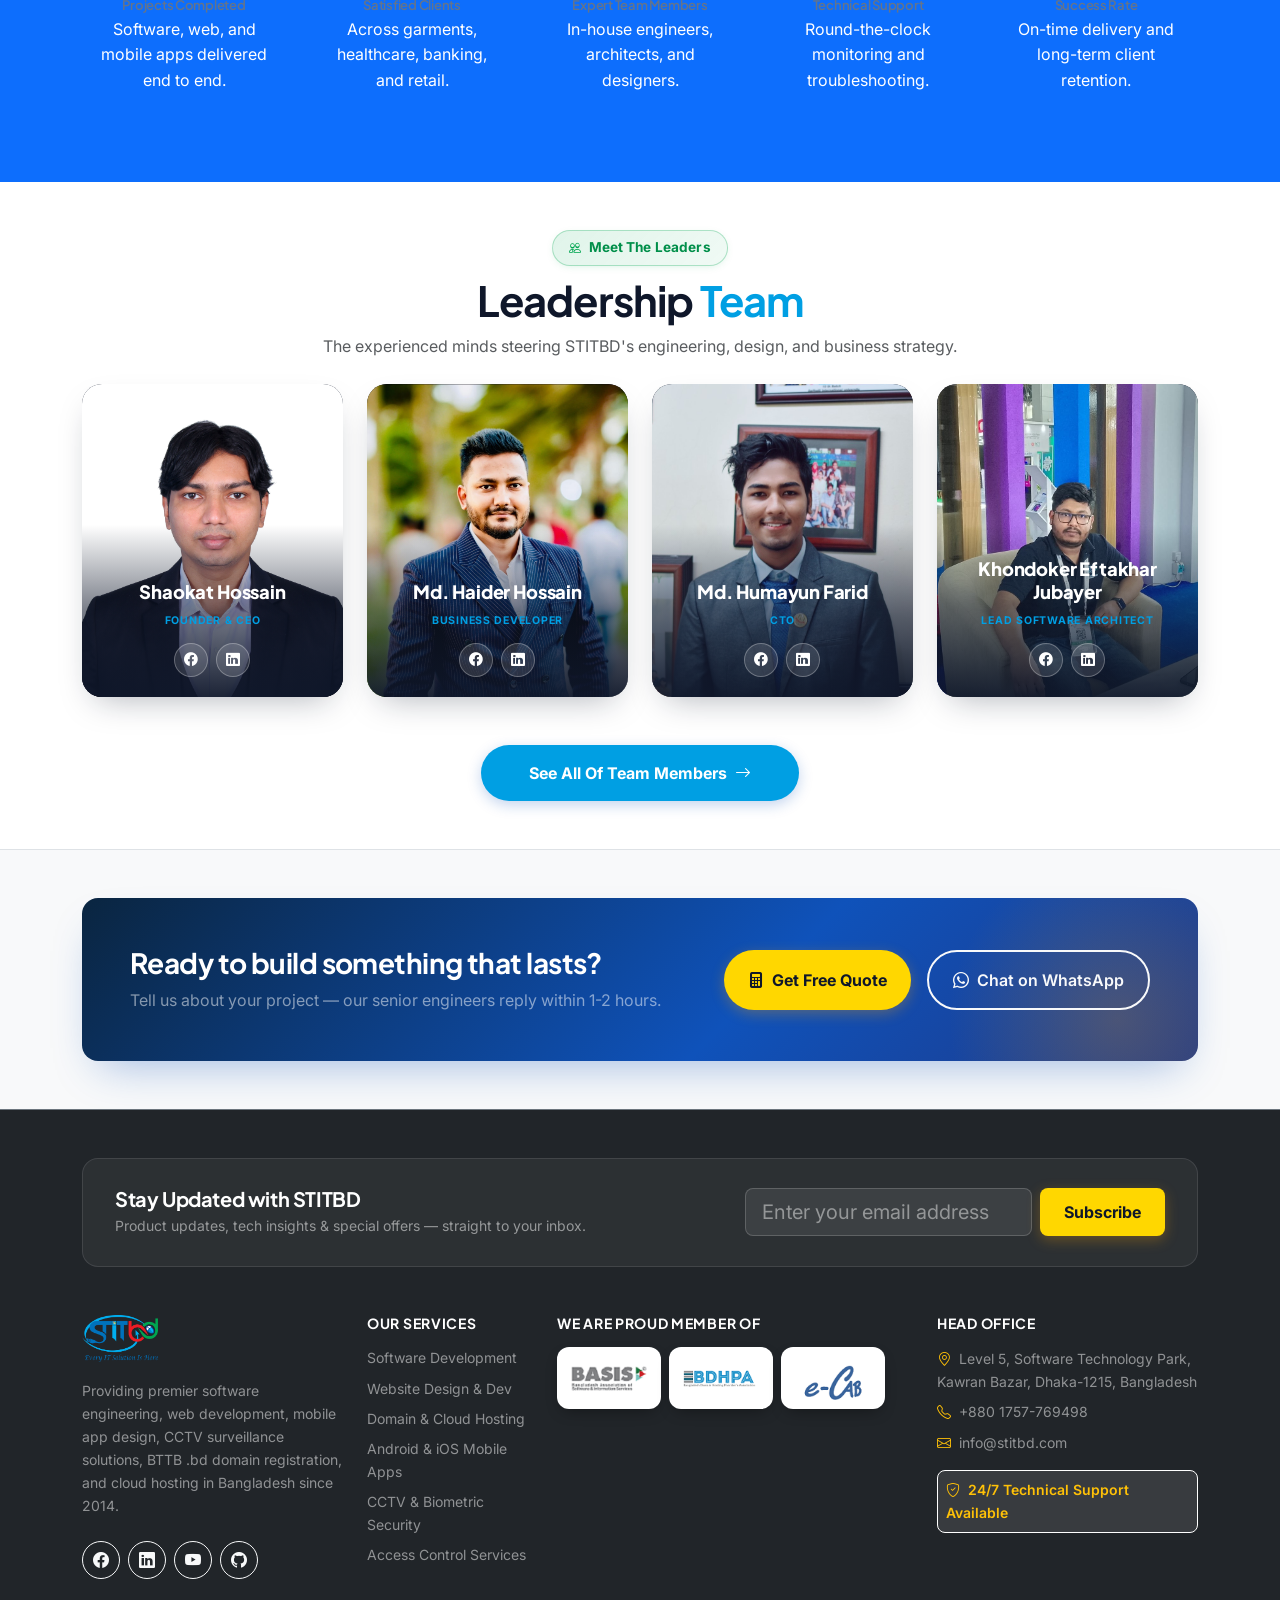
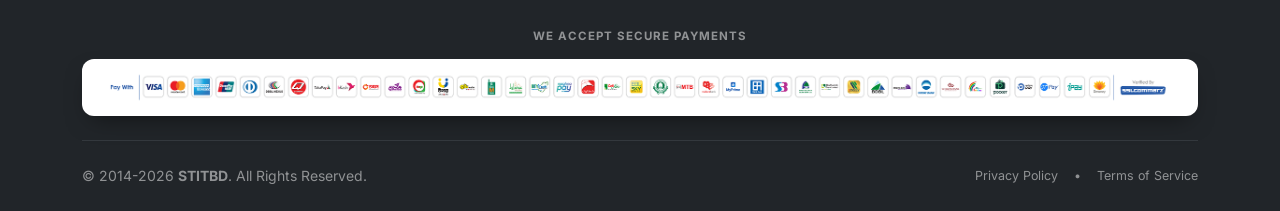
==== commit 824d4299: "home screen update" ====
--- a/about.html
+++ b/about.html
@@ -622,6 +622,23 @@
   ====================================================== -->
     <footer class="bg-dark text-white pt-5 pb-4 position-relative border-top border-secondary">
         <div class="container">
+
+            <div
+                class="footer-newsletter-strip d-flex flex-column flex-lg-row align-items-lg-center justify-content-between gap-3 mb-5">
+                <div>
+                    <h5 class="fw-bold font-heading text-white mb-1">Stay Updated with STITBD</h5>
+                    <p class="text-white-50 small mb-0">Product updates, tech insights & special offers — straight to
+                        your inbox.
+                    </p>
+                </div>
+                <form id="newsletterForm" class="d-flex gap-2 footer-newsletter-form">
+                    <input type="email" id="newsletterEmail" required placeholder="Enter your email address"
+                        class="form-control form-control-lg focus-ring-none">
+                    <button type="submit"
+                        class="btn btn-brand-gold rounded-3 px-4 fw-bold text-nowrap">Subscribe</button>
+                </form>
+            </div>
+
             <div class="row g-4 mb-5">
                 <div class="col-12 col-lg-3 col-md-6">
                     <a class="d-flex align-items-center gap-2 text-decoration-none mb-3" href="index.html">
@@ -653,24 +670,32 @@
                     <h6 class="fw-bold font-heading text-white mb-3 text-uppercase small tracking-wider">Our Services
                     </h6>
                     <ul class="list-unstyled d-flex flex-column gap-2 small text-white-50 mb-0">
-                        <li><a href="index.html#services"
-                                class="text-white-50 text-decoration-none hover-white">Software Development</a></li>
-                        <li><a href="index.html#services" class="text-white-50 text-decoration-none hover-white">Website
-                                Design & Dev</a></li>
-                        <li><a href="index.html#domain-search"
-                                class="text-white-50 text-decoration-none hover-white">Domain & Cloud Hosting</a></li>
-                        <li><a href="index.html#services" class="text-white-50 text-decoration-none hover-white">Android
-                                & iOS Mobile Apps</a></li>
-                        <li><a href="index.html#services" class="text-white-50 text-decoration-none hover-white">CCTV &
-                                Biometric Security</a></li>
-                        <li><a href="index.html#services" class="text-white-50 text-decoration-none hover-white">Access
-                                Control Services</a></li>
+                        <li><a href="#services" class="text-white-50 text-decoration-none hover-white">Software
+                                Development</a>
+                        </li>
+                        <li><a href="#services" class="text-white-50 text-decoration-none hover-white">Website Design &
+                                Dev</a>
+                        </li>
+                        <li><a href="#domain-search" class="text-white-50 text-decoration-none hover-white">Domain &
+                                Cloud
+                                Hosting</a></li>
+                        <li><a href="#services" class="text-white-50 text-decoration-none hover-white">Android & iOS
+                                Mobile
+                                Apps</a>
+                        </li>
+                        <li><a href="#services" class="text-white-50 text-decoration-none hover-white">CCTV & Biometric
+                                Security</a>
+                        </li>
+                        <li><a href="#services" class="text-white-50 text-decoration-none hover-white">Access Control
+                                Services</a>
+                        </li>
                     </ul>
                 </div>
 
                 <div class="col-12 col-lg-4 col-md-6">
                     <h6 class="fw-bold font-heading text-white mb-3 text-uppercase small tracking-wider">We Are Proud
-                        Member Of</h6>
+                        Member Of
+                    </h6>
                     <div class="d-flex flex-wrap gap-2 footer-membership-grid">
                         <div class="footer-membership-badge"
                             title="BASIS — Bangladesh Association of Software & Information Services">
--- a/css/styles.css
+++ b/css/styles.css
@@ -1333,7 +1333,7 @@
 
 /* Tech Stack Logo Cards */
 .tech-card {
-  background: #ffffff;
+  background: color-mix(in srgb, var(--tech-accent, var(--primary)) 4%, white);
   border: 1px solid var(--border-color);
   border-radius: 14px;
   padding: 1rem 1rem;
@@ -1345,6 +1345,24 @@
   overflow: hidden;
 }
 
+.tech-card::before {
+  content: '';
+  position: absolute;
+  top: 0;
+  left: 0;
+  right: 0;
+  height: 3px;
+  background: var(--tech-accent, var(--primary));
+  transform: scaleX(0);
+  transform-origin: center;
+  transition: transform 0.35s ease;
+  z-index: 3;
+}
+
+.tech-card:hover::before {
+  transform: scaleX(1);
+}
+
 .tech-card .tech-icon {
   transition: transform 0.4s cubic-bezier(0.16, 1, 0.3, 1);
 }
@@ -1365,7 +1383,7 @@
   left: 0;
   right: 0;
   bottom: 0;
-  background: linear-gradient(135deg, var(--primary) 0%, var(--primary-dark) 100%);
+  background: linear-gradient(135deg, var(--tech-accent, var(--primary)) 0%, color-mix(in srgb, var(--tech-accent, var(--primary)) 70%, black) 100%);
   border-radius: 14px;
   opacity: 0;
   transform: scale(0.9);
@@ -1384,8 +1402,8 @@
 
 .tech-card:hover {
   transform: translateY(-6px) scale(1.02);
-  border-color: var(--primary);
-  box-shadow: 0 16px 40px -12px rgba(15, 82, 186, 0.25);
+  border-color: var(--tech-accent, var(--primary));
+  box-shadow: 0 16px 40px -12px color-mix(in srgb, var(--tech-accent, var(--primary)) 40%, transparent);
 }
 
 .tech-card:hover .tech-icon {
@@ -1760,41 +1778,34 @@
 /* --------------------------------------------------------------------------
    Clients Grid — Static, Modern, Fully Responsive (max 4 rows x 8/row)
    -------------------------------------------------------------------------- */
-.client-col {
-  padding-right: calc(var(--bs-gutter-x, 0.5rem) * .5);
-  padding-left: calc(var(--bs-gutter-x, 0.5rem) * .5);
-  margin-bottom: 0.65rem;
-  width: 33.333%;
+.clients-grid-4row {
+  display: grid;
+  grid-template-columns: repeat(4, 1fr);
+  grid-auto-rows: 1fr;
+  gap: 0.65rem;
 }
 
 @media (min-width: 480px) {
-  .client-col {
-    width: 33.333%;
-    /* 3 per row */
+  .clients-grid-4row {
+    grid-template-columns: repeat(6, 1fr);
   }
 }
 
 @media (min-width: 768px) {
-  .client-col {
-    width: 25%;
-    margin-bottom: 0.85rem;
-    /* 4 per row */
-  }
-}
-
-@media (min-width: 992px) {
-  .client-col {
-    width: 16.666%;
-    /* 6 per row */
+  .clients-grid-4row {
+    grid-template-columns: repeat(8, 1fr);
+    gap: 0.85rem;
   }
 }
 
 @media (min-width: 1200px) {
-  .client-col {
-    width: 12.5%;
-    margin-bottom: 1rem;
-    /* 8 per row on large desktop */
-  }
+  .clients-grid-4row {
+    gap: 1rem;
+  }
+}
+
+.client-cell {
+  height: 100%;
 }
 
 .client-card {
@@ -1802,10 +1813,22 @@
   border: 1px solid var(--border-color);
   border-radius: 14px;
   padding: 0.9rem 0.75rem;
-  height: 100%;
+  height: 90px;
   position: relative;
   overflow: hidden;
   transition: transform 0.3s cubic-bezier(0.16, 1, 0.3, 1), border-color 0.3s ease, box-shadow 0.3s ease;
+}
+
+@media (max-width: 767.98px) {
+  .client-card {
+    height: 62px;
+    padding: 0.6rem 0.4rem;
+    border-radius: 11px;
+  }
+
+  .client-logo-box-grid {
+    height: 40px;
+  }
 }
 
 .client-card::before {
@@ -1919,8 +1942,36 @@
 }
 
 .testimonial-slide .card:hover {
-  border-color: var(--primary) !important;
-  box-shadow: 0 12px 35px rgba(15, 82, 186, 0.12) !important;
+  border-color: var(--secondary) !important;
+  box-shadow: 0 12px 35px rgba(0, 166, 81, 0.15) !important;
+  transform: translateY(-4px);
+}
+
+.testimonial-card {
+  position: relative;
+  overflow: hidden;
+}
+
+.testimonial-quote-mark {
+  position: absolute;
+  top: 0.5rem;
+  right: 1rem;
+  font-size: 4rem;
+  line-height: 1;
+  color: var(--primary);
+  opacity: 0.08;
+  pointer-events: none;
+  transition: opacity 0.3s ease, color 0.3s ease;
+}
+
+.testimonial-card:hover .testimonial-quote-mark {
+  opacity: 0.14;
+  color: var(--secondary);
+}
+
+.testimonial-text {
+  position: relative;
+  z-index: 1;
 }
 
 @keyframes testimonialScroll {
@@ -1951,12 +2002,18 @@
 
 @media (max-width: 480px) {
   .testimonial-slide {
-    width: 260px !important;
+    width: 320px !important;
   }
 
   .testimonial-slide .card {
     min-height: 220px !important;
     padding: 1rem !important;
+  }
+
+  .testimonial-quote-mark {
+    font-size: 2.75rem;
+    top: 0.35rem;
+    right: 0.65rem;
   }
 }
 
@@ -2176,6 +2233,24 @@
   footer .col-lg-4 img,
   footer .navbar-brand img {
     height: 38px !important;
+  }
+
+  .footer-newsletter-strip {
+    padding: 1.25rem;
+    border-radius: 14px;
+    text-align: center;
+  }
+
+  .footer-newsletter-strip h5 {
+    font-size: 1rem !important;
+  }
+
+  .footer-newsletter-strip p {
+    font-size: 0.75rem !important;
+  }
+
+  .footer-newsletter-form {
+    max-width: 100%;
   }
 }
 
@@ -2840,6 +2915,50 @@
   border-bottom: 1px solid var(--border-color);
 }
 
+.rs-card {
+  position: relative;
+}
+
+.rs-card-img-wrap::before {
+  content: '';
+  position: absolute;
+  top: 0;
+  left: 0;
+  right: 0;
+  height: 4px;
+  background: var(--cat-accent, var(--primary));
+  z-index: 2;
+}
+
+.rs-card-category-tag {
+  position: absolute;
+  bottom: 0.6rem;
+  left: 0.75rem;
+  z-index: 2;
+  background: var(--cat-accent, var(--primary));
+  color: #ffffff;
+  font-size: 0.62rem;
+  font-weight: 700;
+  letter-spacing: 0.02em;
+  padding: 0.22rem 0.65rem;
+  border-radius: 20px;
+  box-shadow: 0 4px 10px -2px rgba(0, 0, 0, 0.28);
+}
+
+.rs-mod-badge {
+  background: color-mix(in srgb, var(--cat-accent, var(--primary)) 12%, white);
+  color: var(--cat-accent, var(--primary));
+  border: 1px solid color-mix(in srgb, var(--cat-accent, var(--primary)) 35%, white) !important;
+  font-weight: 600;
+}
+
+.rs-mod-more {
+  background: var(--cat-accent, var(--primary));
+  color: #ffffff;
+  border: none !important;
+  font-weight: 700;
+}
+
 .rs-card-img {
   display: block;
   width: 100%;
@@ -2939,6 +3058,13 @@
     right: 0.5rem;
     font-size: 0.62rem !important;
     padding: 0.25rem 0.6rem !important;
+  }
+
+  .rs-card-category-tag {
+    font-size: 0.56rem !important;
+    padding: 0.18rem 0.5rem !important;
+    bottom: 0.45rem;
+    left: 0.5rem;
   }
 
   .rs-card-body {
@@ -3373,6 +3499,36 @@
 /* --------------------------------------------------------------------------
    Footer — Payment Gateway Strip (above copyright divider)
    -------------------------------------------------------------------------- */
+.footer-newsletter-strip {
+  background: rgba(255, 255, 255, 0.05);
+  border: 1px solid rgba(255, 255, 255, 0.1);
+  border-radius: 16px;
+  padding: 1.75rem 2rem;
+}
+
+.footer-newsletter-form {
+  flex-shrink: 0;
+  width: 100%;
+  max-width: 420px;
+}
+
+.footer-newsletter-form input {
+  background: rgba(255, 255, 255, 0.08);
+  border: 1px solid rgba(255, 255, 255, 0.18);
+  color: #ffffff;
+}
+
+.footer-newsletter-form input::placeholder {
+  color: rgba(255, 255, 255, 0.45);
+}
+
+.footer-newsletter-form input:focus {
+  background: rgba(255, 255, 255, 0.12);
+  border-color: var(--gold);
+  box-shadow: 0 0 0 3px rgba(255, 215, 0, 0.15);
+  color: #ffffff;
+}
+
 .footer-payment-strip {
   margin-bottom: 0.5rem;
 }
@@ -3481,8 +3637,8 @@
 
 .industry-card:hover {
   transform: translateY(-6px);
-  border-color: rgba(15, 82, 186, 0.3);
-  box-shadow: 0 18px 36px -14px rgba(15, 82, 186, 0.18);
+  border-color: color-mix(in srgb, var(--ind-accent, var(--primary)) 45%, white);
+  box-shadow: 0 18px 36px -14px color-mix(in srgb, var(--ind-accent, var(--primary)) 40%, transparent);
 }
 
 .industry-icon {
@@ -3501,6 +3657,8 @@
 
 .industry-card:hover .industry-icon {
   transform: scale(1.1) rotate(-4deg);
+  background: var(--ind-accent, var(--primary)) !important;
+  color: #ffffff !important;
 }
 
 .industry-name {
@@ -3633,6 +3791,27 @@
   top: 0.75rem;
   left: 0.75rem;
   z-index: 2;
+  background: var(--accent-red) !important;
+  border-color: var(--accent-red) !important;
+}
+
+.blog-card-meta-dot {
+  width: 3px;
+  height: 3px;
+  border-radius: 50%;
+  background: var(--text-muted);
+  flex-shrink: 0;
+}
+
+.blog-card-author {
+  display: flex;
+  align-items: center;
+  font-size: 0.78rem;
+}
+
+.blog-card-author i {
+  color: var(--primary);
+  font-size: 0.95rem;
 }
 
 .blog-card-title {
@@ -3687,6 +3866,14 @@
 
   .blog-card-link p.small.leading-relaxed {
     font-size: 0.76rem !important;
+  }
+
+  .blog-card-meta {
+    font-size: 0.66rem !important;
+  }
+
+  .blog-card-author {
+    font-size: 0.7rem !important;
   }
 }
 
@@ -3740,21 +3927,11 @@
   pointer-events: none;
 }
 
-.team-code-badge {
-  position: absolute;
-  top: 0.85rem;
-  left: 0.85rem;
-  z-index: 2;
-  background: rgba(15, 23, 42, 0.65);
-  backdrop-filter: blur(6px);
-  -webkit-backdrop-filter: blur(6px);
-  color: #ffffff;
-  font-size: 0.68rem;
-  font-weight: 800;
-  letter-spacing: 0.06em;
-  padding: 0.3rem 0.65rem;
-  border-radius: 8px;
-  border: 1px solid rgba(255, 255, 255, 0.18);
+
+.team-card-v2:hover .team-code-badge {
+  opacity: 1;
+  transform: translateY(0);
+  background: var(--primary);
 }
 
 .team-overlay-v2 {
@@ -3789,13 +3966,6 @@
   letter-spacing: -0.01em;
 }
 
-.team-role-v2 {
-  display: block;
-  color: rgba(255, 255, 255, 0.75);
-  font-size: 0.8rem;
-  margin-bottom: 0.75rem;
-}
-
 .team-social-row-v2 {
   display: flex;
   align-items: center;
@@ -3850,13 +4020,6 @@
   .team-card-v2 {
     border-radius: 16px;
     aspect-ratio: 3 / 3.6;
-  }
-
-  .team-code-badge {
-    top: 0.6rem;
-    left: 0.6rem;
-    font-size: 0.6rem;
-    padding: 0.24rem 0.5rem;
   }
 
   .team-overlay-v2 {
@@ -4246,7 +4409,37 @@
 
 .culture-card:hover {
   transform: translateY(-6px);
-  box-shadow: 0 24px 50px -16px rgba(0, 159, 227, 0.32);
+  box-shadow: 0 24px 50px -16px rgba(0, 166, 81, 0.35);
+  border-color: var(--secondary);
+}
+
+.culture-icon-badge {
+  position: absolute;
+  top: 0.85rem;
+  right: 0.85rem;
+  z-index: 3;
+  width: 34px;
+  height: 34px;
+  border-radius: 50%;
+  background: rgba(15, 23, 42, 0.5);
+  backdrop-filter: blur(6px);
+  -webkit-backdrop-filter: blur(6px);
+  border: 1px solid rgba(255, 255, 255, 0.3);
+  color: #ffffff;
+  display: flex;
+  align-items: center;
+  justify-content: center;
+  font-size: 0.85rem;
+  opacity: 0;
+  transform: scale(0.8);
+  transition: opacity 0.3s ease, transform 0.3s cubic-bezier(0.16, 1, 0.3, 1), background 0.3s ease;
+}
+
+.culture-card:hover .culture-icon-badge {
+  opacity: 1;
+  transform: scale(1);
+  background: var(--secondary);
+  border-color: var(--secondary);
 }
 
 .culture-card img {
@@ -4279,6 +4472,9 @@
   font-size: 0.9rem;
   font-weight: 600;
   line-height: 1.3;
+  padding-left: 0.75rem;
+  border-left: 3px solid var(--secondary);
+  transition: border-color 0.3s ease;
 }
 
 /* CTA pill button (matches .btn-proven-cta pattern) */
@@ -4286,7 +4482,7 @@
   display: inline-flex;
   align-items: center;
   gap: 0.6rem;
-  background: var(--dark);
+  background: var(--secondary-dark);
   color: #ffffff;
   border: none;
   font-weight: 700;
@@ -4294,7 +4490,7 @@
   border-radius: 30px;
   padding: 0.7rem 0.7rem 0.7rem 1.5rem;
   transition: all 0.25s ease;
-  box-shadow: 0 8px 20px -8px rgba(15, 23, 42, 0.4);
+  box-shadow: 0 8px 20px -8px rgba(0, 143, 74, 0.45);
 }
 
 .btn-culture-cta i {
@@ -4302,7 +4498,7 @@
   height: 30px;
   border-radius: 50%;
   background: #ffffff;
-  color: var(--dark);
+  color: var(--secondary-dark);
   display: flex;
   align-items: center;
   justify-content: center;
@@ -4729,6 +4925,22 @@
 .why-card-c {
   display: flex;
   flex-direction: column;
+  border: 1.5px solid rgba(237, 28, 36, 0.18);
+}
+
+.why-card-c .why-icon {
+  background: rgba(237, 28, 36, 0.1);
+  color: var(--accent-red);
+}
+
+.why-card-c:hover .why-icon {
+  background: var(--accent-red);
+  color: #ffffff;
+}
+
+.why-card-c:hover {
+  border-color: rgba(237, 28, 36, 0.4);
+  box-shadow: 0 20px 40px -18px rgba(237, 28, 36, 0.22);
 }
 
 .why-card-header {
@@ -4754,6 +4966,13 @@
   justify-content: center;
   font-size: 1.25rem;
   flex-shrink: 0;
+  transition: transform 0.35s cubic-bezier(0.16, 1, 0.3, 1), background 0.35s ease, color 0.35s ease;
+}
+
+.why-card:hover .why-icon {
+  background: var(--primary);
+  color: #ffffff;
+  transform: scale(1.1) rotate(-4deg);
 }
 
 .why-card h6 {
